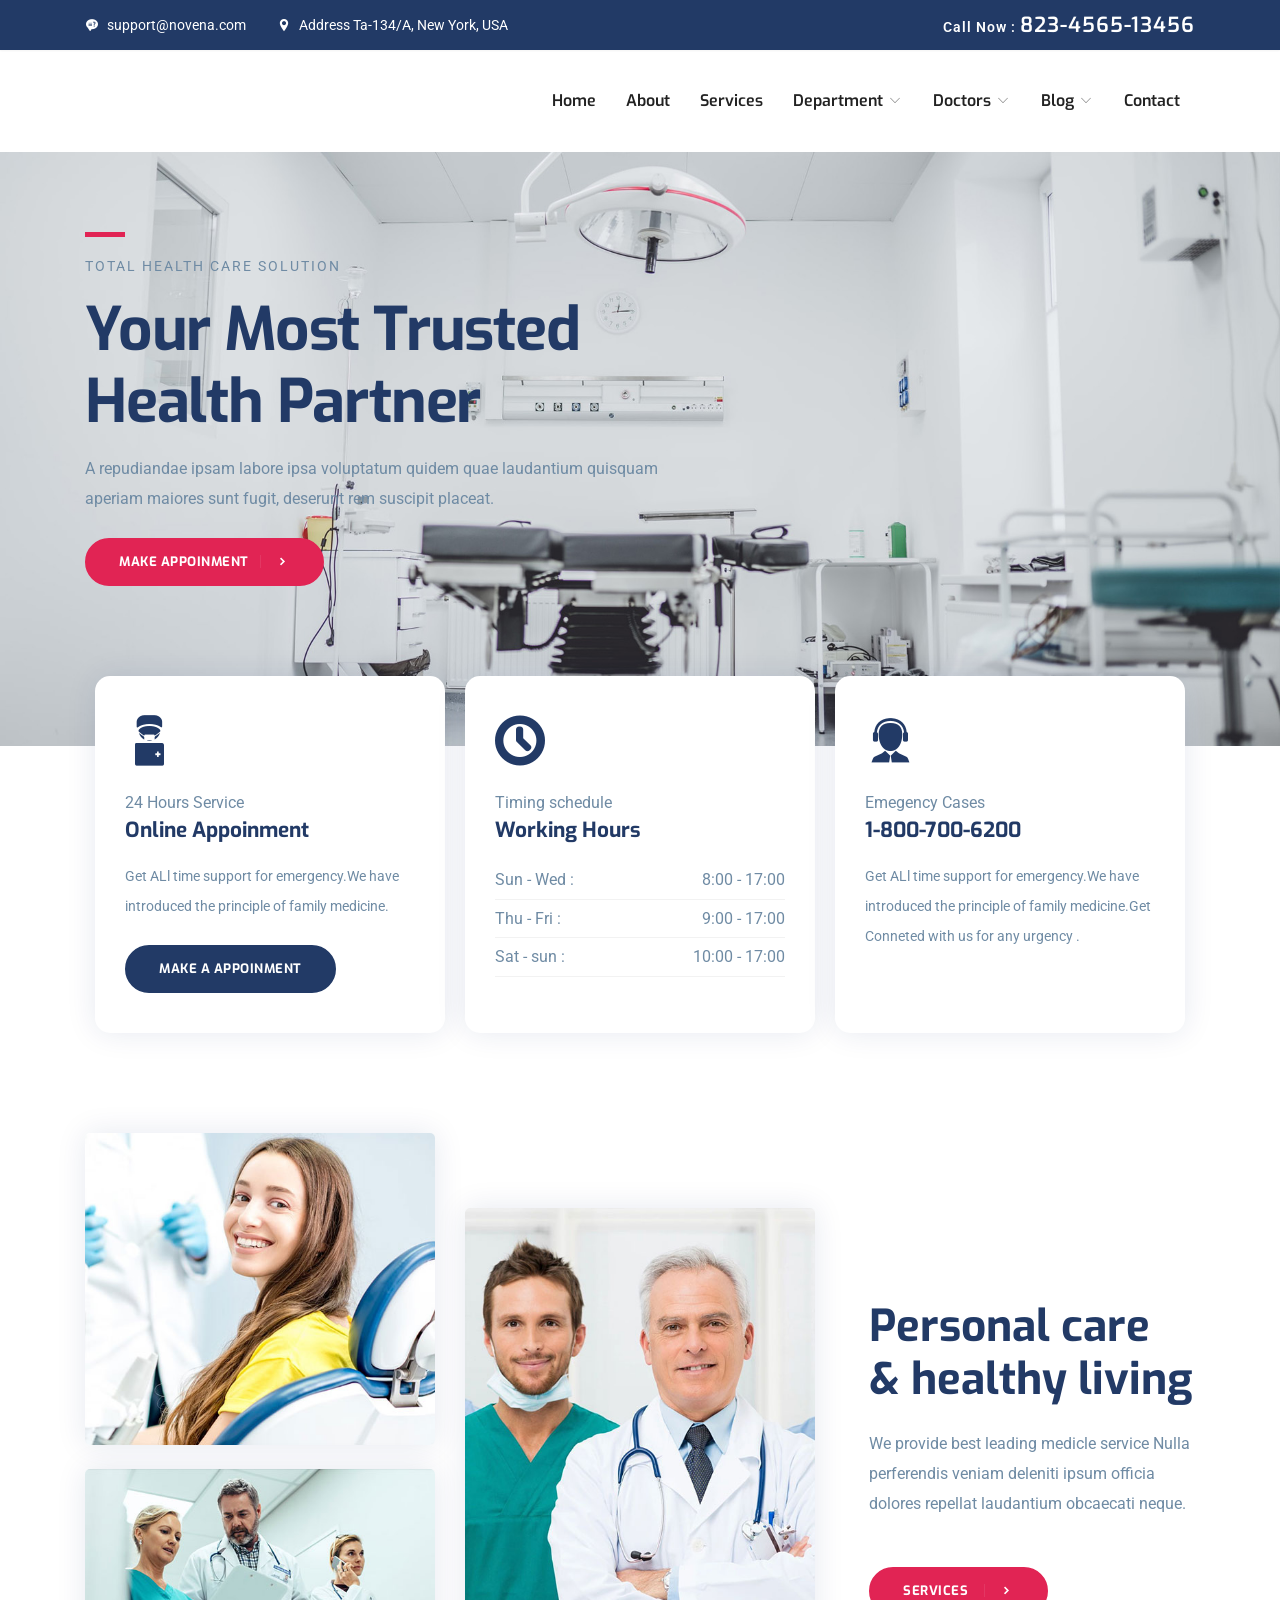
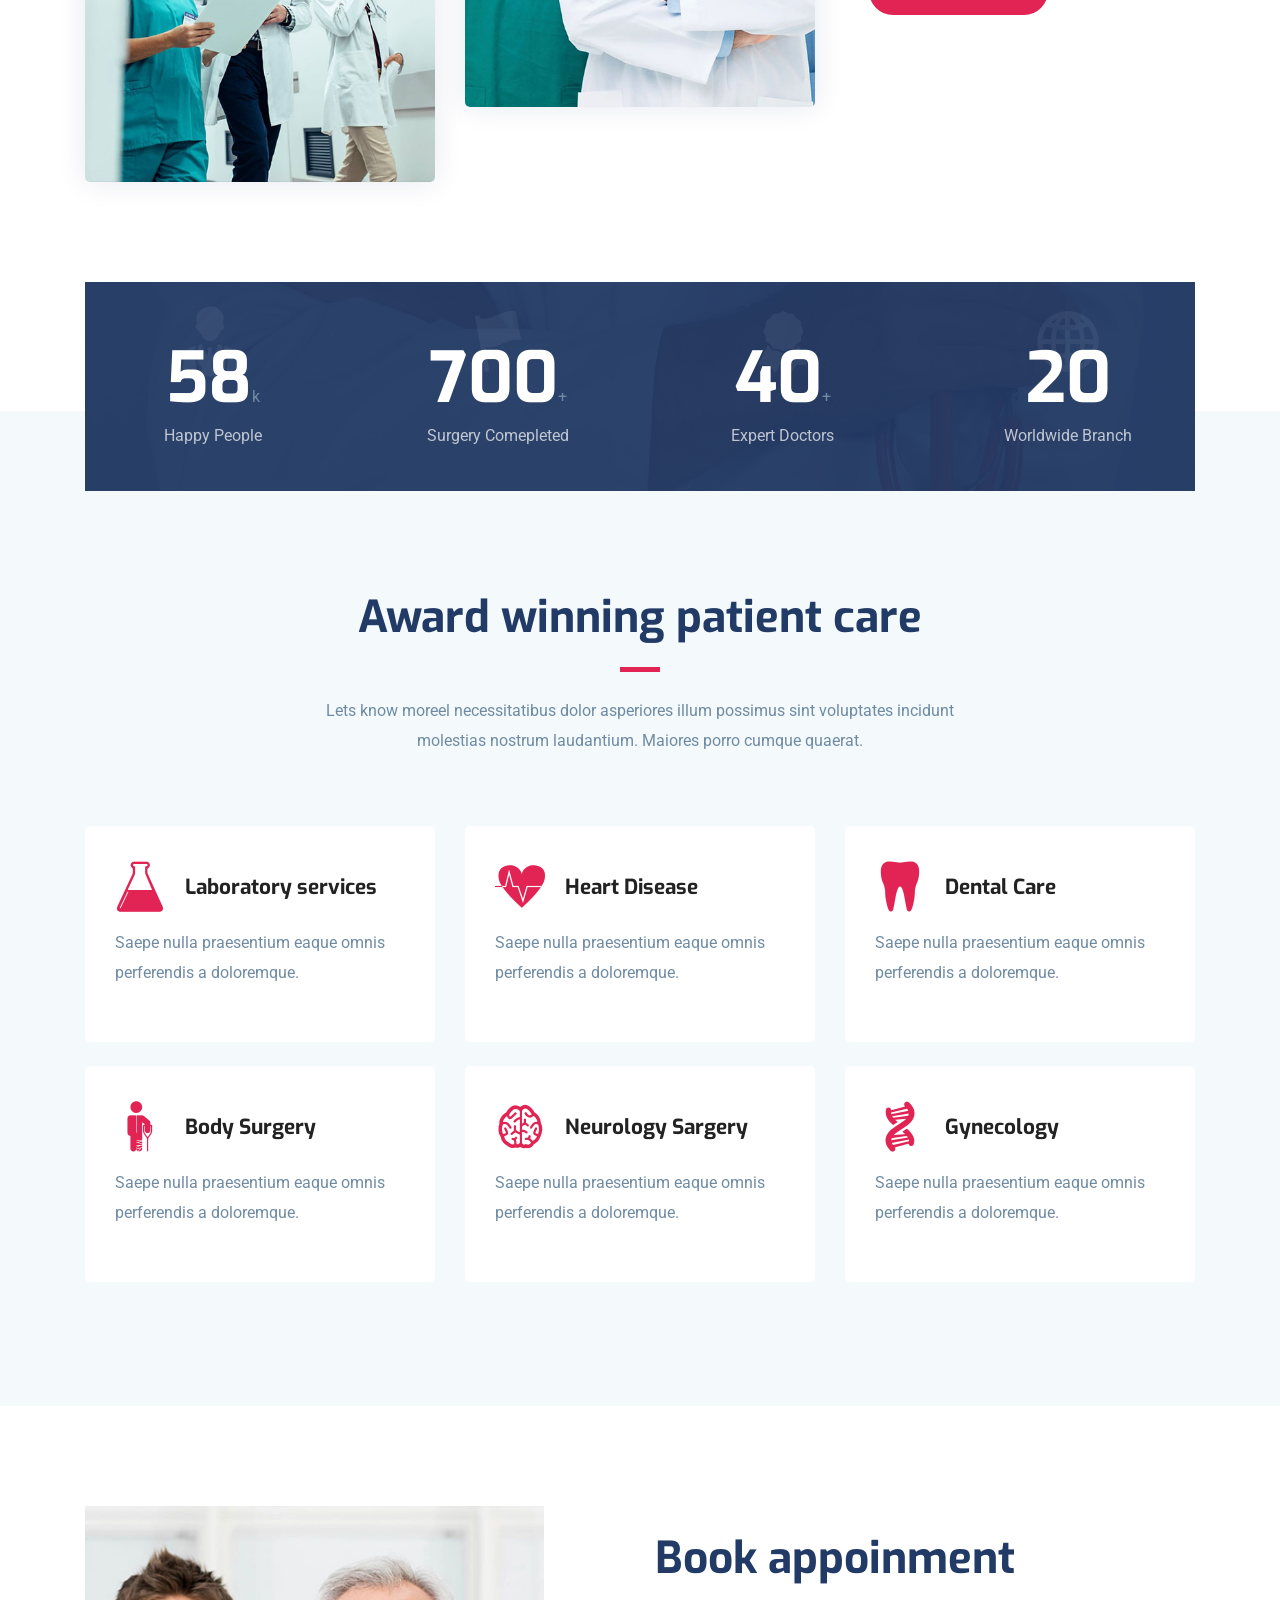
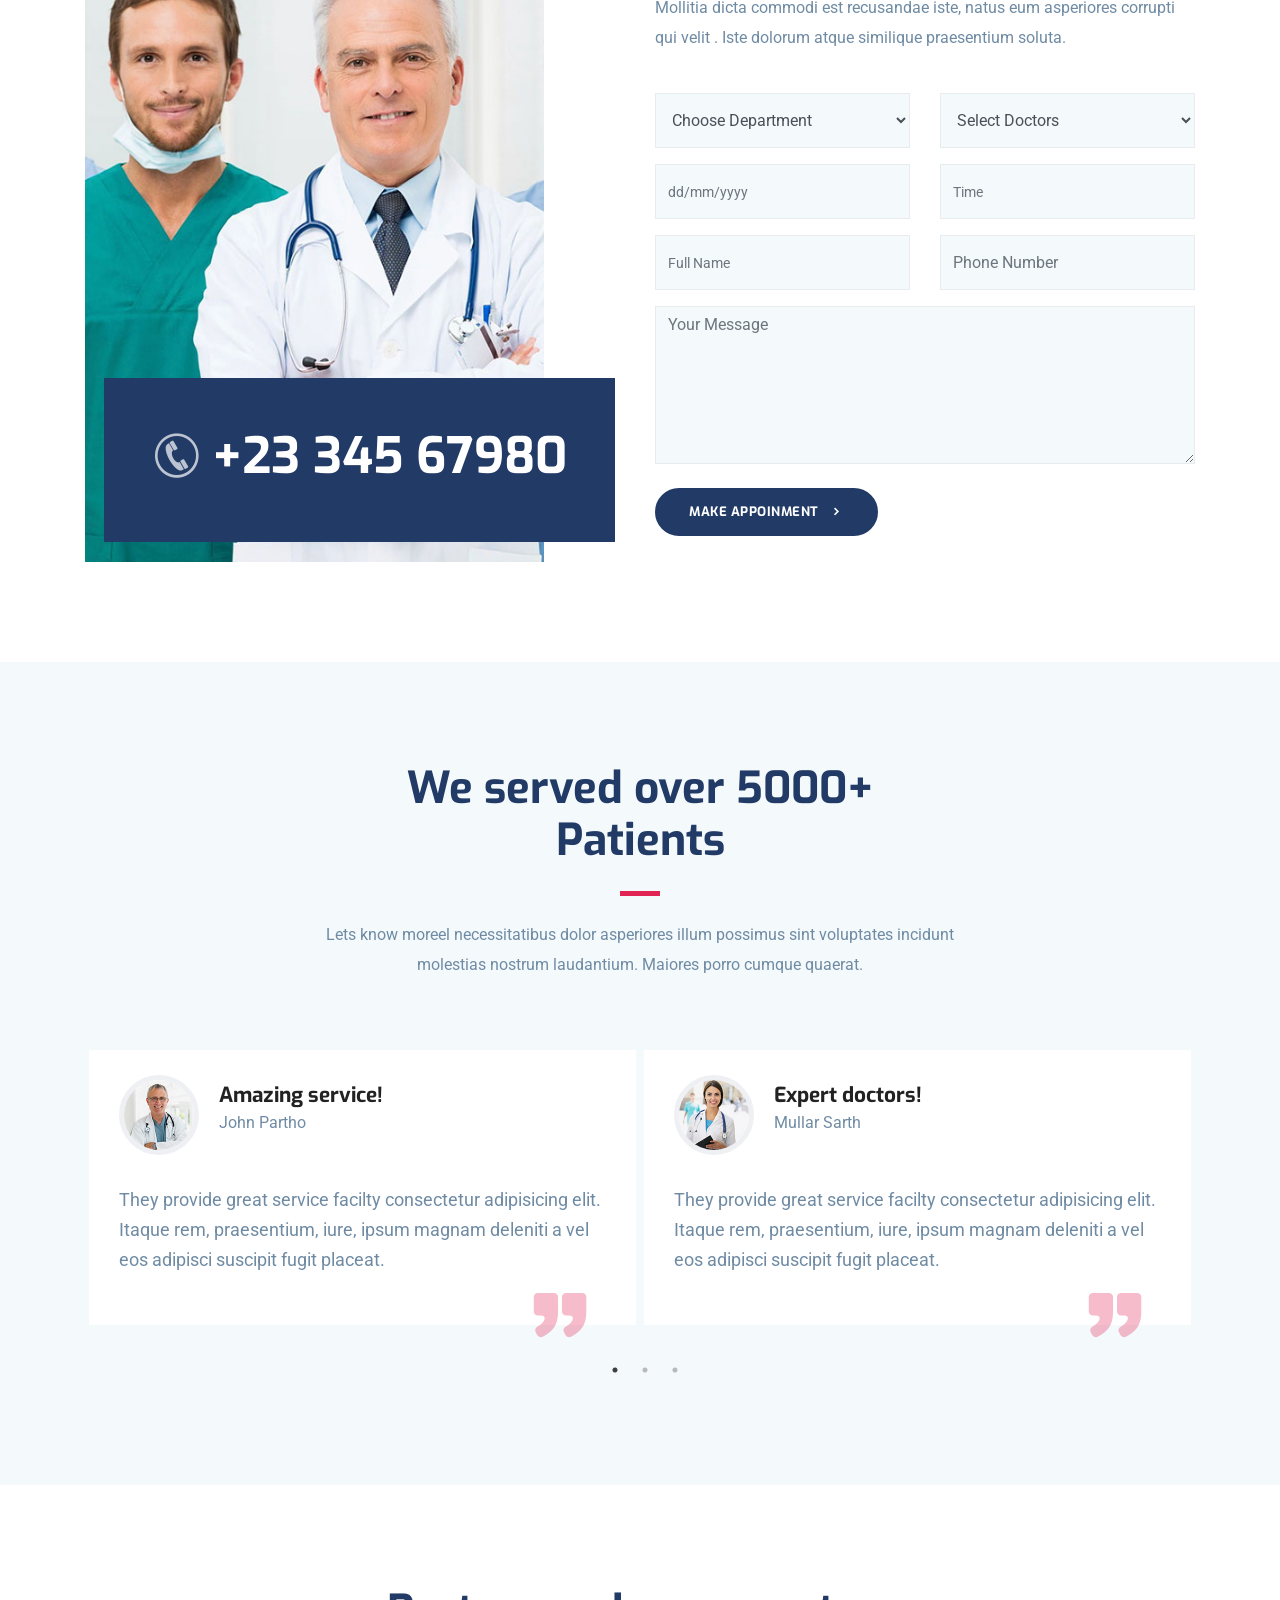
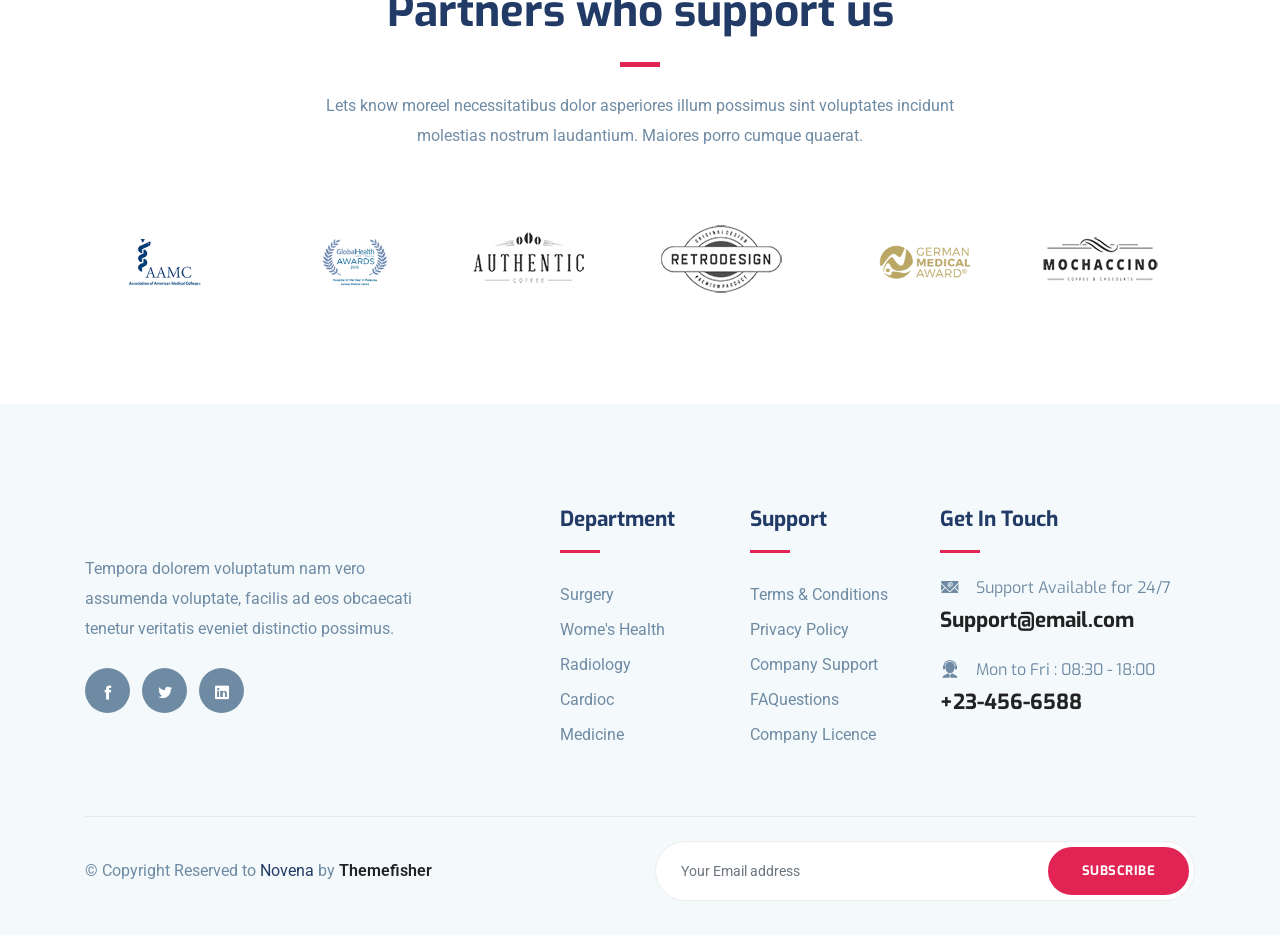
==== index.html @ 77cc24b9 "first commit" ====
<!DOCTYPE html>
<html lang="zxx">
<head>
  <meta http-equiv="Content-Type" content="text/html; charset=UTF-8">
  <meta name="description" content="Orbitor,business,company,agency,modern,bootstrap4,tech,software">
  <meta name="author" content="themefisher.com">

  <title>Novena- Health & Care Medical template</title>

  <!-- Favicon -->
  <link rel="shortcut icon" type="image/x-icon" href="/images/favicon.ico" />

  <!-- bootstrap.min css -->
  <link rel="stylesheet" href="plugins/bootstrap/css/bootstrap.min.css">
  <!-- Icon Font Css -->
  <link rel="stylesheet" href="plugins/icofont/icofont.min.css">
  <!-- Slick Slider  CSS -->
  <link rel="stylesheet" href="plugins/slick-carousel/slick/slick.css">
  <link rel="stylesheet" href="plugins/slick-carousel/slick/slick-theme.css">

  <!-- Main Stylesheet -->
  <link rel="stylesheet" href="css/style.css">

</head>

<body id="top">

<header>
	<div class="header-top-bar">
		<div class="container">
			<div class="row align-items-center">
				<div class="col-lg-6">
					<ul class="top-bar-info list-inline-item pl-0 mb-0">
						<li class="list-inline-item"><a href="mailto:support@gmail.com"><i class="icofont-support-faq mr-2"></i>support@novena.com</a></li>
						<li class="list-inline-item"><i class="icofont-location-pin mr-2"></i>Address Ta-134/A, New York, USA </li>
					</ul>
				</div>
				<div class="col-lg-6">
					<div class="text-lg-right top-right-bar mt-2 mt-lg-0">
						<a href="tel:+23-345-67890" >
							<span>Call Now : </span>
							<span class="h4">823-4565-13456</span>
						</a>
					</div>
				</div>
			</div>
		</div>
	</div>
	<nav class="navbar navbar-expand-lg navigation" id="navbar">
		<div class="container">
		 	 <a class="navbar-brand" href="index.html">
			  	<img src="images/logo.png" alt="" class="img-fluid">
			  </a>

		  	<button class="navbar-toggler collapsed" type="button" data-toggle="collapse" data-target="#navbarmain" aria-controls="navbarmain" aria-expanded="false" aria-label="Toggle navigation">
			<span class="icofont-navigation-menu"></span>
		  </button>
	  
		  <div class="collapse navbar-collapse" id="navbarmain">
			<ul class="navbar-nav ml-auto">
			  <li class="nav-item active">
				<a class="nav-link" href="index.html">Home</a>
			  </li>
			   <li class="nav-item"><a class="nav-link" href="about.html">About</a></li>
			    <li class="nav-item"><a class="nav-link" href="service.html">Services</a></li>

			    <li class="nav-item dropdown">
					<a class="nav-link dropdown-toggle" href="department.html" id="dropdown02" data-toggle="dropdown" aria-haspopup="true" aria-expanded="false">Department <i class="icofont-thin-down"></i></a>
					<ul class="dropdown-menu" aria-labelledby="dropdown02">
						<li><a class="dropdown-item" href="department.html">Departments</a></li>
						<li><a class="dropdown-item" href="department-single.html">Department Single</a></li>
					</ul>
			  	</li>

			  	<li class="nav-item dropdown">
					<a class="nav-link dropdown-toggle" href="doctor.html" id="dropdown03" data-toggle="dropdown" aria-haspopup="true" aria-expanded="false">Doctors <i class="icofont-thin-down"></i></a>
					<ul class="dropdown-menu" aria-labelledby="dropdown03">
						<li><a class="dropdown-item" href="doctor.html">Doctors</a></li>
						<li><a class="dropdown-item" href="doctor-single.html">Doctor Single</a></li>
						<li><a class="dropdown-item" href="appoinment.html">Appoinment</a></li>
					</ul>
			  	</li>

			   <li class="nav-item dropdown">
					<a class="nav-link dropdown-toggle" href="blog-sidebar.html" id="dropdown05" data-toggle="dropdown" aria-haspopup="true" aria-expanded="false">Blog <i class="icofont-thin-down"></i></a>
					<ul class="dropdown-menu" aria-labelledby="dropdown05">
						<li><a class="dropdown-item" href="blog-sidebar.html">Blog with Sidebar</a></li>

						<li><a class="dropdown-item" href="blog-single.html">Blog Single</a></li>
					</ul>
			  	</li>
			   <li class="nav-item"><a class="nav-link" href="contact.html">Contact</a></li>
			</ul>
		  </div>
		</div>
	</nav>
</header>
	



<!-- Slider Start -->
<section class="banner">
	<div class="container">
		<div class="row">
			<div class="col-lg-6 col-md-12 col-xl-7">
				<div class="block">
					<div class="divider mb-3"></div>
					<span class="text-uppercase text-sm letter-spacing ">Total Health care solution</span>
					<h1 class="mb-3 mt-3">Your most trusted health partner</h1>
					
					<p class="mb-4 pr-5">A repudiandae ipsam labore ipsa voluptatum quidem quae laudantium quisquam aperiam maiores sunt fugit, deserunt rem suscipit placeat.</p>
					<div class="btn-container ">
						<a href="appoinment.html" target="_blank" class="btn btn-main-2 btn-icon btn-round-full">Make appoinment <i class="icofont-simple-right ml-2  "></i></a>
					</div>
				</div>
			</div>
		</div>
	</div>
</section>
<section class="features">
	<div class="container">
		<div class="row">
			<div class="col-lg-12">
				<div class="feature-block d-lg-flex">
					<div class="feature-item mb-5 mb-lg-0">
						<div class="feature-icon mb-4">
							<i class="icofont-surgeon-alt"></i>
						</div>
						<span>24 Hours Service</span>
						<h4 class="mb-3">Online Appoinment</h4>
						<p class="mb-4">Get ALl time support for emergency.We have introduced the principle of family medicine.</p>
						<a href="appoinment.html" class="btn btn-main btn-round-full">Make a appoinment</a>
					</div>
				
					<div class="feature-item mb-5 mb-lg-0">
						<div class="feature-icon mb-4">
							<i class="icofont-ui-clock"></i>
						</div>
						<span>Timing schedule</span>
						<h4 class="mb-3">Working Hours</h4>
						<ul class="w-hours list-unstyled">
		                    <li class="d-flex justify-content-between">Sun - Wed : <span>8:00 - 17:00</span></li>
		                    <li class="d-flex justify-content-between">Thu - Fri : <span>9:00 - 17:00</span></li>
		                    <li class="d-flex justify-content-between">Sat - sun : <span>10:00 - 17:00</span></li>
		                </ul>
					</div>
				
					<div class="feature-item mb-5 mb-lg-0">
						<div class="feature-icon mb-4">
							<i class="icofont-support"></i>
						</div>
						<span>Emegency Cases</span>
						<h4 class="mb-3">1-800-700-6200</h4>
						<p>Get ALl time support for emergency.We have introduced the principle of family medicine.Get Conneted with us for any urgency .</p>
					</div>
				</div>
			</div>
		</div>
	</div>
</section>


<section class="section about">
	<div class="container">
		<div class="row align-items-center">
			<div class="col-lg-4 col-sm-6">
				<div class="about-img">
					<img src="images/about/img-1.jpg" alt="" class="img-fluid">
					<img src="images/about/img-2.jpg" alt="" class="img-fluid mt-4">
				</div>
			</div>
			<div class="col-lg-4 col-sm-6">
				<div class="about-img mt-4 mt-lg-0">
					<img src="images/about/img-3.jpg" alt="" class="img-fluid">
				</div>
			</div>
			<div class="col-lg-4">
				<div class="about-content pl-4 mt-4 mt-lg-0">
					<h2 class="title-color">Personal care <br>& healthy living</h2>
					<p class="mt-4 mb-5">We provide best leading medicle service Nulla perferendis veniam deleniti ipsum officia dolores repellat laudantium obcaecati neque.</p>

					<a href="service.html" class="btn btn-main-2 btn-round-full btn-icon">Services<i class="icofont-simple-right ml-3"></i></a>
				</div>
			</div>
		</div>
	</div>
</section>
<section class="cta-section ">
	<div class="container">
		<div class="cta position-relative">
			<div class="row">
				<div class="col-lg-3 col-md-6 col-sm-6">
					<div class="counter-stat">
						<i class="icofont-doctor"></i>
						<span class="h3">58</span>k
						<p>Happy People</p>
					</div>
				</div>
				<div class="col-lg-3 col-md-6 col-sm-6">
					<div class="counter-stat">
						<i class="icofont-flag"></i>
						<span class="h3">700</span>+
						<p>Surgery Comepleted</p>
					</div>
				</div>
				
				<div class="col-lg-3 col-md-6 col-sm-6">
					<div class="counter-stat">
						<i class="icofont-badge"></i>
						<span class="h3">40</span>+
						<p>Expert Doctors</p>
					</div>
				</div>
				<div class="col-lg-3 col-md-6 col-sm-6">
					<div class="counter-stat">
						<i class="icofont-globe"></i>
						<span class="h3">20</span>
						<p>Worldwide Branch</p>
					</div>
				</div>
			</div>
		</div>
	</div>
</section>
<section class="section service gray-bg">
	<div class="container">
		<div class="row justify-content-center">
			<div class="col-lg-7 text-center">
				<div class="section-title">
					<h2>Award winning patient care</h2>
					<div class="divider mx-auto my-4"></div>
					<p>Lets know moreel necessitatibus dolor asperiores illum possimus sint voluptates incidunt molestias nostrum laudantium. Maiores porro cumque quaerat.</p>
				</div>
			</div>
		</div>

		<div class="row">
			<div class="col-lg-4 col-md-6 col-sm-6">
				<div class="service-item mb-4">
					<div class="icon d-flex align-items-center">
						<i class="icofont-laboratory text-lg"></i>
						<h4 class="mt-3 mb-3">Laboratory services</h4>
					</div>

					<div class="content">
						<p class="mb-4">Saepe nulla praesentium eaque omnis perferendis a doloremque.</p>
					</div>
				</div>
			</div>

			<div class="col-lg-4 col-md-6 col-sm-6">
				<div class="service-item mb-4">
					<div class="icon d-flex align-items-center">
						<i class="icofont-heart-beat-alt text-lg"></i>
						<h4 class="mt-3 mb-3">Heart Disease</h4>
					</div>
					<div class="content">
						<p class="mb-4">Saepe nulla praesentium eaque omnis perferendis a doloremque.</p>
					</div>
				</div>
			</div>
			
			<div class="col-lg-4 col-md-6 col-sm-6">
				<div class="service-item mb-4">
					<div class="icon d-flex align-items-center">
						<i class="icofont-tooth text-lg"></i>
						<h4 class="mt-3 mb-3">Dental Care</h4>
					</div>
					<div class="content">
						<p class="mb-4">Saepe nulla praesentium eaque omnis perferendis a doloremque.</p>
					</div>
				</div>
			</div>


			<div class="col-lg-4 col-md-6 col-sm-6">
				<div class="service-item mb-4">
					<div class="icon d-flex align-items-center">
						<i class="icofont-crutch text-lg"></i>
						<h4 class="mt-3 mb-3">Body Surgery</h4>
					</div>

					<div class="content">
						<p class="mb-4">Saepe nulla praesentium eaque omnis perferendis a doloremque.</p>
					</div>
				</div>
			</div>

			<div class="col-lg-4 col-md-6 col-sm-6">
				<div class="service-item mb-4">
					<div class="icon d-flex align-items-center">
						<i class="icofont-brain-alt text-lg"></i>
						<h4 class="mt-3 mb-3">Neurology Sargery</h4>
					</div>
					<div class="content">
						<p class="mb-4">Saepe nulla praesentium eaque omnis perferendis a doloremque.</p>
					</div>
				</div>
			</div>
			
			<div class="col-lg-4 col-md-6 col-sm-6">
				<div class="service-item mb-4">
					<div class="icon d-flex align-items-center">
						<i class="icofont-dna-alt-1 text-lg"></i>
						<h4 class="mt-3 mb-3">Gynecology</h4>
					</div>
					<div class="content">
						<p class="mb-4">Saepe nulla praesentium eaque omnis perferendis a doloremque.</p>
					</div>
				</div>
			</div>
		</div>
	</div>
</section>
<section class="section appoinment">
	<div class="container">
		<div class="row align-items-center">
			<div class="col-lg-6 ">
				<div class="appoinment-content">
					<img src="images/about/img-3.jpg" alt="" class="img-fluid">
					<div class="emergency">
						<h2 class="text-lg"><i class="icofont-phone-circle text-lg"></i>+23 345 67980</h2>
					</div>
				</div>
			</div>
			<div class="col-lg-6 col-md-10 ">
				<div class="appoinment-wrap mt-5 mt-lg-0">
					<h2 class="mb-2 title-color">Book appoinment</h2>
					<p class="mb-4">Mollitia dicta commodi est recusandae iste, natus eum asperiores corrupti qui velit . Iste dolorum atque similique praesentium soluta.</p>
					     <form id="#" class="appoinment-form" method="post" action="#">
                    <div class="row">
                         <div class="col-lg-6">
                            <div class="form-group">
                                <select class="form-control" id="exampleFormControlSelect1">
                                  <option>Choose Department</option>
                                  <option>Software Design</option>
                                  <option>Development cycle</option>
                                  <option>Software Development</option>
                                  <option>Maintenance</option>
                                  <option>Process Query</option>
                                  <option>Cost and Duration</option>
                                  <option>Modal Delivery</option>
                                </select>
                            </div>
                        </div>
                        <div class="col-lg-6">
                            <div class="form-group">
                                <select class="form-control" id="exampleFormControlSelect2">
                                  <option>Select Doctors</option>
                                  <option>Software Design</option>
                                  <option>Development cycle</option>
                                  <option>Software Development</option>
                                  <option>Maintenance</option>
                                  <option>Process Query</option>
                                  <option>Cost and Duration</option>
                                  <option>Modal Delivery</option>
                                </select>
                            </div>
                        </div>

                         <div class="col-lg-6">
                            <div class="form-group">
                                <input name="date" id="date" type="text" class="form-control" placeholder="dd/mm/yyyy">
                            </div>
                        </div>

                        <div class="col-lg-6">
                            <div class="form-group">
                                <input name="time" id="time" type="text" class="form-control" placeholder="Time">
                            </div>
                        </div>
                         <div class="col-lg-6">
                            <div class="form-group">
                                <input name="name" id="name" type="text" class="form-control" placeholder="Full Name">
                            </div>
                        </div>

                        <div class="col-lg-6">
                            <div class="form-group">
                                <input name="phone" id="phone" type="Number" class="form-control" placeholder="Phone Number">
                            </div>
                        </div>
                    </div>
                    <div class="form-group-2 mb-4">
                        <textarea name="message" id="message" class="form-control" rows="6" placeholder="Your Message"></textarea>
                    </div>

                    <a class="btn btn-main btn-round-full" href="appoinment.html" >Make Appoinment <i class="icofont-simple-right ml-2  "></i></a>
                </form>
            </div>
			</div>
		</div>
	</div>
</section>
<section class="section testimonial-2 gray-bg">
	<div class="container">
		<div class="row justify-content-center">
			<div class="col-lg-7">
				<div class="section-title text-center">
					<h2>We served over 5000+ Patients</h2>
					<div class="divider mx-auto my-4"></div>
					<p>Lets know moreel necessitatibus dolor asperiores illum possimus sint voluptates incidunt molestias nostrum laudantium. Maiores porro cumque quaerat.</p>
				</div>
			</div>
		</div>
	</div>

	<div class="container">
		<div class="row align-items-center">
			<div class="col-lg-12 testimonial-wrap-2">
				<div class="testimonial-block style-2  gray-bg">
					<i class="icofont-quote-right"></i>

					<div class="testimonial-thumb">
						<img src="images/team/test-thumb1.jpg" alt="" class="img-fluid">
					</div>

					<div class="client-info ">
						<h4>Amazing service!</h4>
						<span>John Partho</span>
						<p>
							They provide great service facilty consectetur adipisicing elit. Itaque rem, praesentium, iure, ipsum magnam deleniti a vel eos adipisci suscipit fugit placeat.
						</p>
					</div>
				</div>

				<div class="testimonial-block style-2  gray-bg">
					<div class="testimonial-thumb">
						<img src="images/team/test-thumb2.jpg" alt="" class="img-fluid">
					</div>

					<div class="client-info">
						<h4>Expert doctors!</h4>
						<span>Mullar Sarth</span>
						<p>
							They provide great service facilty consectetur adipisicing elit. Itaque rem, praesentium, iure, ipsum magnam deleniti a vel eos adipisci suscipit fugit placeat.
						</p>
					</div>
					
					<i class="icofont-quote-right"></i>
				</div>

				<div class="testimonial-block style-2  gray-bg">
					<div class="testimonial-thumb">
						<img src="images/team/test-thumb3.jpg" alt="" class="img-fluid">
					</div>

					<div class="client-info">
						<h4>Good Support!</h4>
						<span>Kolis Mullar</span>
						<p>
							They provide great service facilty consectetur adipisicing elit. Itaque rem, praesentium, iure, ipsum magnam deleniti a vel eos adipisci suscipit fugit placeat.
						</p>
					</div>
					
					<i class="icofont-quote-right"></i>
				</div>

				<div class="testimonial-block style-2  gray-bg">
					<div class="testimonial-thumb">
						<img src="images/team/test-thumb4.jpg" alt="" class="img-fluid">
					</div>

					<div class="client-info">
						<h4>Nice Environment!</h4>
						<span>Partho Sarothi</span>
						<p class="mt-4">
							They provide great service facilty consectetur adipisicing elit. Itaque rem, praesentium, iure, ipsum magnam deleniti a vel eos adipisci suscipit fugit placeat.
						</p>
					</div>
					<i class="icofont-quote-right"></i>
				</div>

				<div class="testimonial-block style-2  gray-bg">
					<div class="testimonial-thumb">
						<img src="images/team/test-thumb1.jpg" alt="" class="img-fluid">
					</div>

					<div class="client-info">
						<h4>Modern Service!</h4>
						<span>Kolis Mullar</span>
						<p>
							They provide great service facilty consectetur adipisicing elit. Itaque rem, praesentium, iure, ipsum magnam deleniti a vel eos adipisci suscipit fugit placeat.
						</p>
					</div>
					<i class="icofont-quote-right"></i>
				</div>
			</div>
		</div>
	</div>
</section>
<section class="section clients">
	<div class="container">
		<div class="row justify-content-center">
			<div class="col-lg-7">
				<div class="section-title text-center">
					<h2>Partners who support us</h2>
					<div class="divider mx-auto my-4"></div>
					<p>Lets know moreel necessitatibus dolor asperiores illum possimus sint voluptates incidunt molestias nostrum laudantium. Maiores porro cumque quaerat.</p>
				</div>
			</div>
		</div>
	</div>

	<div class="container">
		<div class="row clients-logo">
			<div class="col-lg-2">
				<div class="client-thumb">
					<img src="images/about/1.png" alt="" class="img-fluid">
				</div>
			</div>
			<div class="col-lg-2">
				<div class="client-thumb">
					<img src="images/about/2.png" alt="" class="img-fluid">
				</div>
			</div>
			<div class="col-lg-2">
				<div class="client-thumb">
					<img src="images/about/3.png" alt="" class="img-fluid">
				</div>
			</div>
			<div class="col-lg-2">
				<div class="client-thumb">
					<img src="images/about/4.png" alt="" class="img-fluid">
				</div>
			</div>
			<div class="col-lg-2">
				<div class="client-thumb">
					<img src="images/about/5.png" alt="" class="img-fluid">
				</div>
			</div>
			<div class="col-lg-2">
				<div class="client-thumb">
					<img src="images/about/6.png" alt="" class="img-fluid">
				</div>
			</div>
			<div class="col-lg-2">
				<div class="client-thumb">
					<img src="images/about/3.png" alt="" class="img-fluid">
				</div>
			</div>
			<div class="col-lg-2">
				<div class="client-thumb">
					<img src="images/about/4.png" alt="" class="img-fluid">
				</div>
			</div>
			<div class="col-lg-2">
				<div class="client-thumb">
					<img src="images/about/5.png" alt="" class="img-fluid">
				</div>
			</div>
			<div class="col-lg-2">
				<div class="client-thumb">
					<img src="images/about/6.png" alt="" class="img-fluid">
				</div>
			</div>
		</div>
	</div>
</section>
<!-- footer Start -->
<footer class="footer section gray-bg">
	<div class="container">
		<div class="row">
			<div class="col-lg-4 mr-auto col-sm-6">
				<div class="widget mb-5 mb-lg-0">
					<div class="logo mb-4">
						<img src="images/logo.png" alt="" class="img-fluid">
					</div>
					<p>Tempora dolorem voluptatum nam vero assumenda voluptate, facilis ad eos obcaecati tenetur veritatis eveniet distinctio possimus.</p>

					<ul class="list-inline footer-socials mt-4">
						<li class="list-inline-item"><a href="https://www.facebook.com/themefisher"><i class="icofont-facebook"></i></a></li>
						<li class="list-inline-item"><a href="https://twitter.com/themefisher"><i class="icofont-twitter"></i></a></li>
						<li class="list-inline-item"><a href="https://www.pinterest.com/themefisher/"><i class="icofont-linkedin"></i></a></li>
					</ul>
				</div>
			</div>

			<div class="col-lg-2 col-md-6 col-sm-6">
				<div class="widget mb-5 mb-lg-0">
					<h4 class="text-capitalize mb-3">Department</h4>
					<div class="divider mb-4"></div>

					<ul class="list-unstyled footer-menu lh-35">
						<li><a href="#">Surgery </a></li>
						<li><a href="#">Wome's Health</a></li>
						<li><a href="#">Radiology</a></li>
						<li><a href="#">Cardioc</a></li>
						<li><a href="#">Medicine</a></li>
					</ul>
				</div>
			</div>

			<div class="col-lg-2 col-md-6 col-sm-6">
				<div class="widget mb-5 mb-lg-0">
					<h4 class="text-capitalize mb-3">Support</h4>
					<div class="divider mb-4"></div>

					<ul class="list-unstyled footer-menu lh-35">
						<li><a href="#">Terms & Conditions</a></li>
						<li><a href="#">Privacy Policy</a></li>
						<li><a href="#">Company Support </a></li>
						<li><a href="#">FAQuestions</a></li>
						<li><a href="#">Company Licence</a></li>
					</ul>
				</div>
			</div>

			<div class="col-lg-3 col-md-6 col-sm-6">
				<div class="widget widget-contact mb-5 mb-lg-0">
					<h4 class="text-capitalize mb-3">Get in Touch</h4>
					<div class="divider mb-4"></div>

					<div class="footer-contact-block mb-4">
						<div class="icon d-flex align-items-center">
							<i class="icofont-email mr-3"></i>
							<span class="h6 mb-0">Support Available for 24/7</span>
						</div>
						<h4 class="mt-2"><a href="tel:+23-345-67890">Support@email.com</a></h4>
					</div>

					<div class="footer-contact-block">
						<div class="icon d-flex align-items-center">
							<i class="icofont-support mr-3"></i>
							<span class="h6 mb-0">Mon to Fri : 08:30 - 18:00</span>
						</div>
						<h4 class="mt-2"><a href="tel:+23-345-67890">+23-456-6588</a></h4>
					</div>
				</div>
			</div>
		</div>
		
		<div class="footer-btm py-4 mt-5">
			<div class="row align-items-center justify-content-between">
				<div class="col-lg-6">
					<div class="copyright">
						&copy; Copyright Reserved to <span class="text-color">Novena</span> by <a href="https://themefisher.com/" target="_blank">Themefisher</a>
					</div>
				</div>
				<div class="col-lg-6">
					<div class="subscribe-form text-lg-right mt-5 mt-lg-0">
						<form action="#" class="subscribe">
							<input type="text" class="form-control" placeholder="Your Email address">
							<a href="#" class="btn btn-main-2 btn-round-full">Subscribe</a>
						</form>
					</div>
				</div>
			</div>

			<div class="row">
				<div class="col-lg-4">
					<a class="backtop js-scroll-trigger" href="#top">
						<i class="icofont-long-arrow-up"></i>
					</a>
				</div>
			</div>
		</div>
	</div>
</footer>

   

    <!-- 
    Essential Scripts
    =====================================-->

    
    <!-- Main jQuery -->
    <script src="plugins/jquery/jquery.js"></script>
    <!-- Bootstrap 4.3.2 -->
    <script src="plugins/bootstrap/js/popper.js"></script>
    <script src="plugins/bootstrap/js/bootstrap.min.js"></script>
    <script src="plugins/counterup/jquery.easing.js"></script>
    <!-- Slick Slider -->
    <script src="plugins/slick-carousel/slick/slick.min.js"></script>
    <!-- Counterup -->
    <script src="plugins/counterup/jquery.waypoints.min.js"></script>
    
    <script src="plugins/shuffle/shuffle.min.js"></script>
    <script src="plugins/counterup/jquery.counterup.min.js"></script>
    <!-- Google Map -->
    <script src="plugins/google-map/map.js"></script>
    <script src="https://maps.googleapis.com/maps/api/js?key=AIzaSyAkeLMlsiwzp6b3Gnaxd86lvakimwGA6UA&callback=initMap"></script>    
    
    <script src="js/script.js"></script>
    <script src="js/contact.js"></script>

  </body>
  </html>
---- css/style.css ----
/*=== MEDIA QUERY ===*/
/*
Theme Name: Medic
Author: Themefisher
Author URI: https://themefisher.com/
Description: Medicle Template
Version: 1.0.0

*/
@import url("https://fonts.googleapis.com/css?family=Exo:500,600,700|Roboto&display=swap");
html {
  overflow-x: hidden;
}

body {
  line-height: 1.6;
  font-family: "Roboto", sans-serif;
  -webkit-font-smoothing: antialiased;
  font-size: 16px;
  color: #6F8BA4;
  font-weight: 400;
}

h1, .h1, h2, .h2, h3, .h3, h4, .h4, h5, .h5, h6, .h6 {
  font-family: "Exo", sans-serif;
  font-weight: 700;
  color: #222;
}

h1, .h1 {
  font-size: 2.5rem;
}

h2, .h2 {
  font-size: 44px;
}

h3, .h3 {
  font-size: 1.5rem;
}

h4, .h4 {
  font-size: 1.3rem;
  line-height: 30px;
}

h5, .h5 {
  font-size: 1.25rem;
}

h6, .h6 {
  font-size: 1rem;
}

p {
  line-height: 30px;
}

.navbar-toggle .icon-bar {
  background: #223a66;
}

input[type="email"], input[type="password"], input[type="text"], input[type="tel"] {
  box-shadow: none;
  height: 45px;
  outline: none;
  font-size: 14px;
}

input[type="email"]:focus, input[type="password"]:focus, input[type="text"]:focus, input[type="tel"]:focus {
  box-shadow: none;
  border: 1px solid #223a66;
}

.form-control {
  box-shadow: none;
  border-radius: 0;
}

.form-control:focus {
  box-shadow: none;
  border: 1px solid #223a66;
}

.py-7 {
  padding: 7rem 0px;
}

.btn {
  display: inline-block;
  font-size: 14px;
  font-size: 0.8125rem;
  font-weight: 700;
  letter-spacing: .5px;
  padding: .75rem 2rem;
  font-family: "Exo", sans-serif;
  text-transform: uppercase;
  border-radius: 5px;
  border: 2px solid transparent;
  transition: all .35s ease;
}

.btn.btn-icon i {
  border-left: 1px solid rgba(255, 255, 255, 0.09);
  padding-left: 15px;
}

.btn:focus {
  outline: 0px;
  box-shadow: none;
}

.btn-main {
  background: #223a66;
  color: #fff;
  border-color: #223a66;
}

.btn-main:hover {
  background: #e12454;
  border-color: #e12454;
  color: #fff;
}

.btn-main-2 {
  background: #e12454;
  color: #fff;
  border-color: #e12454;
}

.btn-main-2:hover {
  background: #223a66;
  color: #fff;
  border-color: #223a66;
}

.btn-solid-border {
  border: 2px solid #223a66;
  background: transparent;
  color: #223a66;
}

.btn-solid-border:hover {
  border: 2px solid #223a66;
  color: #fff;
  background: #223a66;
}

.btn-solid-border:hover.btn-icon i {
  border-left: 1px solid rgba(255, 255, 255, 0.09);
}

.btn-solid-border.btn-icon i {
  border-left: 1px solid rgba(0, 0, 0, 0.09);
}

.btn-transparent {
  background: transparent;
  color: #222;
  border-color: #6F8BA4;
}

.btn-transparent:hover {
  background: #6F8BA4;
  color: #fff;
}

.btn-white {
  background: #fff;
  border-color: #fff;
  color: #222;
}

.btn-white:hover {
  background: #223a66;
  color: #fff;
  border-color: #223a66;
}

.btn-solid-white {
  border-color: #fff;
  color: #fff;
}

.btn-solid-white:hover {
  background: #fff;
  color: #222;
}

.btn-round {
  border-radius: 4px;
}

.btn-round-full {
  border-radius: 50px;
}

.btn.active:focus, .btn:active:focus, .btn:focus {
  outline: 0;
}

.bg-gray {
  background: #eff0f3;
}

.bg-primary {
  background: #223a66;
}

.bg-primary-dark {
  background: #152440;
}

.bg-primary-darker {
  background: #090f1a;
}

.bg-dark {
  background: #222;
}

.bg-gradient {
  background-image: linear-gradient(145deg, rgba(19, 177, 205, 0.95) 0%, rgba(152, 119, 234, 0.95) 100%);
  background-repeat: repeat-x;
}

.section {
  padding: 100px 0;
}

.section-sm {
  padding: 70px 0;
}

.section-bottom {
  padding-bottom: 100px;
}

.subtitle {
  color: #223a66;
  font-size: 14px;
  letter-spacing: 1px;
}

.overlay:before {
  content: "";
  position: absolute;
  left: 0;
  top: 0;
  bottom: 0;
  right: 0;
  width: 100%;
  height: 100%;
  opacity: 0.9;
  background: #223a66;
}

.overly-2 {
  position: relative;
}

.overly-2:before {
  content: "";
  position: absolute;
  left: 0;
  top: 0;
  bottom: 0;
  right: 0;
  width: 100%;
  height: 100%;
  background: rgba(0, 0, 0, 0.8);
}

.text-sm {
  font-size: 14px;
}

.text-md {
  font-size: 2.25rem;
}

.text-lg {
  font-size: 3.75rem;
}

.no-spacing {
  letter-spacing: 0px;
}

/* Links */
a {
  color: #222;
  text-decoration: none;
  transition: all .35s ease;
}

a:focus, a:hover {
  color: #e12454;
  text-decoration: none;
}

a:focus {
  outline: none;
}

.content-title {
  font-size: 40px;
  line-height: 50px;
}

.page-title {
  padding: 120px 0px 70px 0px;
  position: relative;
}

.page-title .block h1 {
  color: #fff;
}

.page-title .block p {
  color: #fff;
}

.page-title .breadcumb-nav {
  margin-top: 60px;
  padding-top: 30px;
  border-top: 1px solid rgba(255, 255, 255, 0.06);
}

.slick-slide:focus, .slick-slide a {
  outline: none;
}

@media (max-width: 480px) {
  h2, .h2 {
    font-size: 1.3rem;
    line-height: 36px;
  }
}

.title-color {
  color: #223a66;
}

.secondary-bg {
  background: #223a66;
}

.section-title {
  margin-bottom: 70px;
}

.section-title h2 {
  color: #223a66;
}

.text-lg {
  font-size: 50px;
}

.gray-bg {
  background: #f4f9fc;
}

@media (max-width: 480px) {
  .text-lg {
    font-size: 28px;
  }
}

@media (max-width: 400px) {
  .text-lg {
    font-size: 28px;
  }
}

#navbarmain {
  padding: 20px 0px;
}

#navbarmain .nav-link {
  font-weight: 600;
  padding: 10px 15px;
  color: #222;
  font-family: "Exo", sans-serif;
  text-transform: capitalize;
  font-size: 16px;
  transition: all .25s ease;
}

.dropdown-toggle::after {
  display: none;
}

.navbar-brand {
  margin-top: 10px;
}

.dropdown .dropdown-menu {
  position: absolute;
  display: block;
  background: #fff;
  min-width: 240px;
  top: 130%;
  left: 0;
  right: 0px;
  opacity: 0;
  padding: 0px;
  visibility: hidden;
  transition: all 0.3s ease-out 0s;
  border: 0px;
  border-top: 5px solid #e12454;
  border-radius: 0px;
}

.dropdown:hover .dropdown-menu {
  opacity: 1;
  visibility: visible;
  top: 115%;
}

.dropdown .dropdown-item {
  padding: 13px 20px;
  border-bottom: 1px solid #eee;
  background: transparent;
  font-weight: 400;
  color: #555;
}

.dropdown .dropdown-item:hover {
  color: #e12454;
}

.header-top-bar {
  background: #223a66;
  font-size: 14px;
  padding: 10px 0px;
  box-shadow: 0 1px 2px rgba(0, 0, 0, 0.05);
  color: #fff;
}

.top-bar-info li a {
  color: #fff;
  margin-right: 20px;
}

.top-right-bar a span {
  color: #fff;
  font-weight: 600;
  letter-spacing: 1px;
}

.top-right-bar a i {
  color: #fff;
  margin-right: 10px;
}

.bg-1 {
  background: url("../images/bg/22.jpg") no-repeat 50% 50%;
  background-size: cover;
  position: relative;
}

.banner {
  position: relative;
  overflow: hidden;
  background: #fff;
  background: url("../images/bg/slider-bg-1.jpg") no-repeat;
  background-size: cover;
  min-height: 550px;
}

.banner .block {
  padding: 80px 0px 160px;
}

.banner .block h1 {
  font-size: 60px;
  line-height: 1.2;
  letter-spacing: -1.2px;
  text-transform: capitalize;
  color: #223a66;
}

.letter-spacing {
  letter-spacing: 2px;
}

.text-color {
  color: #223a66;
}

.text-color-2 {
  color: #e12454;
}

.divider {
  width: 40px;
  height: 5px;
  background: #e12454;
}

@media (max-width: 480px) {
  .banner .block h1 {
    font-size: 38px;
    line-height: 50px;
  }
  .banner {
    min-height: 450px;
    background: #fff !important;
  }
}

@media (max-width: 400px) {
  .banner .block h1 {
    font-size: 28px;
    line-height: 40px;
  }
  .banner {
    min-height: 450px;
    background: #fff !important;
  }
}

@media (max-width: 768px) {
  .banner .block h1 {
    font-size: 56px;
    line-height: 70px;
  }
  .banner {
    background: #fff !important;
  }
}

@media (max-width: 992px) {
  .banner {
    background: #fff !important;
  }
}

.about-img img {
  border-radius: 5px;
  box-shadow: 0px 0px 30px 0px rgba(0, 42, 106, 0.1);
}

.award-img {
  height: 120px;
  margin-bottom: 10px;
  align-items: center;
  display: flex;
  justify-content: center;
  background: #eff0f3;
}

.appoinment-content {
  position: relative;
}

.appoinment-content img {
  width: 85%;
}

.appoinment-content .emergency {
  position: absolute;
  content: "";
  right: 10px;
  bottom: 20px;
  background: #223a66;
  padding: 48px;
}

.appoinment-content .emergency h2 {
  color: #fff;
}

.appoinment-content .emergency i {
  margin-right: 10px;
  color: rgba(255, 255, 255, 0.7);
}

.appoinment-form {
  margin-top: 40px;
}

.appoinment-form .form-control {
  background: #f4f9fc;
  height: 55px;
  border-color: rgba(0, 0, 0, 0.05);
}

.appoinment-form textarea.form-control {
  height: auto;
}

.client-thumb {
  text-align: center;
}

.features {
  margin-top: -70px;
}

.feature-item {
  flex-basis: 33.33%;
  margin: 0px 10px;
  padding: 40px 30px;
  background-color: #fff;
  border-radius: 15px 15px 15px 15px;
  box-shadow: 0px 0px 30px 0px rgba(0, 42, 106, 0.1);
}

.feature-item .feature-icon i {
  font-size: 50px;
  color: #223a66;
}

.feature-item h4 {
  color: #223a66;
}

.feature-item p {
  font-size: 14px;
}

.feature-section.border-top {
  border-top: 1px solid rgba(0, 0, 0, 0.05) !important;
}

.w-hours li {
  padding: 6px 0px;
  border-bottom: 1px solid rgba(0, 0, 0, 0.05);
}

.counter-stat {
  text-align: center;
  padding: 55px 0px 40px 0px;
  position: relative;
}

.counter-stat i {
  display: block;
  color: rgba(255, 255, 255, 0.06);
  font-size: 70px;
  position: absolute;
  left: 0px;
  right: 0px;
  top: 0px;
  -webkit-transform: translateY(25px);
  transform: translateY(25px);
}

.counter-stat span {
  font-size: 70px;
  color: #fff;
}

.counter-stat p {
  margin-bottom: 0px;
  color: rgba(255, 255, 255, 0.7);
}

.mb--80 {
  margin-bottom: -80px;
}

.service {
  padding-top: 180px;
}

.service .service-item {
  background: #fff;
  padding: 30px;
  border-radius: 5px;
}

.service .icon {
  float: left;
  margin-bottom: 10px;
}

.service i {
  color: #e12454;
}

.service h4 {
  padding-left: 20px;
}

.service .content {
  clear: both;
}

.service-block {
  padding: 20px;
  margin-top: 40px;
  border: 1px solid rgba(0, 0, 0, 0.03);
  box-shadow: 0 0 38px rgba(21, 40, 82, 0.07);
}

.service-block img {
  width: 100%;
  margin-top: -60px;
  border: 5px solid #fff;
}

.department-service {
  margin-bottom: 40px;
}

.department-service li {
  margin-bottom: 10px;
}

.department-service li i {
  color: #e12454;
}

.doctors .btn-group .btn {
  border-radius: 0px;
  margin: 0px 2px;
  text-transform: capitalize;
  font-size: 16px;
  padding: .6rem 1.5rem;
  cursor: pointer;
}

.doctors .btn-group .btn.active {
  box-shadow: none !important;
  border-color: transparent;
  background: #e12454;
  color: #fff;
}

.doctors .btn-group .btn.focus {
  box-shadow: none !important;
  border-color: transparent;
}

.doctors .btn-group .btn:focus {
  box-shadow: none !important;
  border-color: transparent;
  background: #e12454;
  color: #fff;
}

.doctors .btn-group .btn:hover {
  box-shadow: none !important;
  border-color: transparent;
  background: #e12454;
  color: #fff;
}

.doctors .btn-group > .btn-group:not(:last-child) > .btn, .doctors .btn-group > .btn:not(:last-child):not(.dropdown-toggle), .doctors .btn-group > .btn:not(:first-child) {
  border-radius: 3px;
}

.doctor-inner-box {
  overflow: hidden;
}

.doctor-inner-box .doctor-profile {
  overflow: hidden;
  position: relative;
  box-shadow: 0px 8px 16px 0px rgba(200, 183, 255, 0.2);
}

.doctor-inner-box .doctor-profile .doctor-img {
  transition: all .35s ease;
}

.doctor-inner-box .doctor-profile .doctor-img:hover {
  -webkit-transform: scale(1.1);
  transform: scale(1.1);
}

.lh-35 {
  line-height: 35px;
}

.doctor-info li {
  margin-bottom: 10px;
  color: #222;
}

.doctor-info li i {
  margin-right: 20px;
  color: #e12454;
}

.read-more {
  color: #223a66;
}

@media (max-width: 480px) {
  .doctors .btn-group {
    display: block;
  }
  .doctors .btn-group .btn {
    margin: 8px 3px;
  }
}

@media (max-width: 400px) {
  .doctors .btn-group {
    display: block;
  }
  .doctors .btn-group .btn {
    margin: 8px 3px;
  }
}

@media (max-width: 768px) {
  .doctors .btn-group {
    display: block;
  }
  .doctors .btn-group .btn {
    margin: 8px 3px;
  }
}

.cta {
  background: url("../images/bg/bg-4.jpg") no-repeat 50% 50%;
  background-size: cover;
  position: relative;
}

.cta:before {
  position: absolute;
  content: "";
  left: 0px;
  top: 0px;
  width: 100%;
  height: 100%;
  background: rgba(34, 58, 102, 0.95);
}

.mb-30 {
  margin-bottom: 30px;
}

.text-color-primary {
  color: #223a66;
}

.cta-section {
  margin-bottom: -80px;
}

.cta-2 {
  background: url("../images/bg/cta-bg.png") no-repeat;
  background-position: center center;
}

.cta-page {
  background: url("../images/bg/banner.jpg") no-repeat;
  background-size: cover;
  position: relative;
}

.testimonial {
  position: relative;
}

.testimonial:before {
  width: 48%;
  height: 100%;
  top: 0;
  left: 0px;
  position: absolute;
  content: "";
  background: url("../images/bg/bg-2.jpg") no-repeat 50% 50%;
}

.testimonial .slick-dots {
  text-align: left;
}

.testimonial-block {
  position: relative;
  margin-bottom: 20px;
}

.testimonial-block p {
  background: #fff;
  font-size: 18px;
}

.testimonial-block .client-info {
  margin-bottom: 20px;
}

.testimonial-block .client-info h4 {
  margin-bottom: 0px;
}

.testimonial-block i {
  font-size: 60px;
  position: absolute;
  right: 46px;
  bottom: 89px;
  opacity: .08;
}

.testimonial-block .slick-dots {
  text-align: left;
}

.testimonial-wrap-2 .slick-dots {
  margin-left: -10px;
}

.testimonial-block.style-2 {
  background: #fff;
  padding: 30px;
  margin: 0px 4px;
  margin-bottom: 30px;
}

.testimonial-block.style-2 .testimonial-thumb {
  float: left;
}

.testimonial-block.style-2 .testimonial-thumb img {
  width: 80px;
  height: 80px;
  border-radius: 100%;
  margin-right: 20px;
  margin-bottom: 30px;
  border: 5px solid #eff0f3;
  margin-top: -5px;
}

.testimonial-block.style-2 .client-info p {
  clear: both;
  background: transparent;
}

.testimonial-block.style-2 i {
  bottom: -20px;
  color: #e12454;
  opacity: .3;
}

@media (max-width: 480px) {
  .testimonial-wrap {
    margin-left: 0px;
  }
  .testimonial::before {
    display: none;
  }
}

@media (max-width: 400px) {
  .testimonial-wrap {
    margin-left: 0px;
  }
  .testimonial::before {
    display: none;
  }
}

@media (max-width: 768px) {
  .testimonial-wrap {
    margin-left: 0px;
  }
  .testimonial::before {
    display: none;
  }
}

@media (max-width: 992px) {
  .testimonial-wrap {
    margin-left: 0px;
  }
  .testimonial::before {
    display: none;
  }
}

.contact-form-wrap .form-group {
  margin-bottom: 20px;
}

.contact-form-wrap .form-group .form-control {
  height: 60px;
  border: 1px solid #EEF2F6;
  box-shadow: none;
  width: 100%;
  background: #f4f9fc;
}

.contact-form-wrap .form-group-2 {
  margin-bottom: 13px;
}

.contact-form-wrap .form-group-2 textarea {
  height: auto;
  border: 1px solid #EEF2F6;
  box-shadow: none;
  background: #f4f9fc;
  width: 100%;
}

.social-icons li {
  margin: 0 6px;
}

.social-icons a {
  margin-right: 10px;
  font-size: 18px;
}

.google-map {
  position: relative;
}

.google-map #map {
  width: 100%;
  height: 500px;
}

.mt-90 {
  margin-top: 90px;
}

.contact-block {
  text-align: center;
  border: 5px solid #EEF2F6;
  padding: 50px 25px;
}

.contact-block i {
  font-size: 50px;
  margin-bottom: 15px;
  display: inline-block;
  color: #e12454;
}

.blog-item-content h2 {
  font-weight: 600;
  font-size: 38px;
}

/*=================================================================
  Single Blog Page
==================================================================*/
.nav-links .page-numbers {
  display: inline-block;
  width: 50px;
  height: 50px;
  border-radius: 100%;
  background: #eee;
  text-align: center;
  padding-top: 13px;
  font-weight: 600;
  margin-right: 10px;
}

.nav-links .page-numbers:hover {
  background: #223a66;
  color: #fff;
}

.nav-links .page-numbers.current {
  background: #223a66;
  color: #fff;
}

.comment-area .comment-thumb {
  margin-right: 20px;
  margin-bottom: 30px;
}

.comment-area h5 {
  font-size: 18px;
  font-weight: 500;
}

.comment-area span {
  font-size: 14px;
}

.posts-nav h6 {
  font-weight: 500;
}

.quote {
  font-size: 22px;
  color: #223a66;
  padding: 40px;
  font-style: italic;
  border-left: 5px solid #e12454;
  margin: 25px 0px;
}

.tag-option a {
  border: 1px solid #eff0f3;
  padding: 6px 12px;
  color: #6F8BA4;
  font-size: 14px;
}

.comment-form .form-control {
  background: #f7f8fb;
  border-radius: 5px;
  border-color: #f7f8fb;
  height: 50px;
}

.comment-form textarea.form-control {
  height: auto;
}

.post.post-single {
  border: none;
}

.post.post-single .post-thumb {
  margin-top: 30px;
}

.post-sub-heading {
  border-bottom: 1px solid #dedede;
  padding-bottom: 20px;
  letter-spacing: 2px;
  text-transform: uppercase;
  font-size: 16px;
  margin-bottom: 20px;
}

.post-social-share {
  margin-bottom: 50px;
}

.post-comments {
  margin: 30px 0;
}

.post-comments .media {
  margin-top: 20px;
}

.post-comments .media > .pull-left {
  padding-right: 20px;
}

.post-comments .comment-author {
  margin-top: 0;
  margin-bottom: 0px;
  font-weight: 500;
}

.post-comments .comment-author a {
  color: #223a66;
  font-size: 14px;
  text-transform: uppercase;
}

.post-comments time {
  margin: 0 0 5px;
  display: inline-block;
  color: #808080;
  font-size: 12px;
}

.post-comments .comment-button {
  color: #223a66;
  display: inline-block;
  margin-left: 5px;
  font-size: 12px;
}

.post-comments .comment-button i {
  margin-right: 5px;
  display: inline-block;
}

.post-comments .comment-button:hover {
  color: #223a66;
}

.post-excerpt {
  margin-bottom: 60px;
}

.post-excerpt h3 a {
  color: #000;
}

.post-excerpt p {
  margin: 0 0 30px;
}

.post-excerpt blockquote.quote-post {
  margin: 20px 0;
}

.post-excerpt blockquote.quote-post p {
  line-height: 30px;
  font-size: 20px;
  color: #223a66;
}

.comments-section {
  margin-top: 35px;
}

.author-about {
  margin-top: 40px;
}

.post-author {
  margin-right: 20px;
}

.post-author > img {
  border: 1px solid #dedede;
  max-width: 120px;
  padding: 5px;
  width: 100%;
}

.comment-list ul {
  margin-top: 20px;
}

.comment-list ul li {
  margin-bottom: 20px;
}

.comment-wrap {
  border: 1px solid #dedede;
  border-radius: 1px;
  margin-left: 20px;
  padding: 10px;
  position: relative;
}

.comment-wrap .author-avatar {
  margin-right: 10px;
}

.comment-wrap .media .media-heading {
  font-size: 14px;
  margin-bottom: 8px;
}

.comment-wrap .media .media-heading a {
  color: #223a66;
  font-size: 13px;
}

.comment-wrap .media .comment-meta {
  font-size: 12px;
  color: #888;
}

.comment-wrap .media p {
  margin-top: 15px;
}

.comment-reply-form {
  margin-top: 80px;
}

.comment-reply-form input, .comment-reply-form textarea {
  height: 35px;
  border-radius: 0;
  box-shadow: none;
}

.comment-reply-form input:focus, .comment-reply-form textarea:focus {
  box-shadow: none;
  border: 1px solid #223a66;
}

.comment-reply-form textarea, .comment-reply-form .btn-main {
  height: auto;
}

.sidebar-widget {
  margin-bottom: 30px;
  padding-bottom: 35px;
}

.sidebar-widget h5 {
  margin-bottom: 30px;
  position: relative;
  padding-bottom: 15px;
}

.sidebar-widget h5:before {
  position: absolute;
  content: "";
  left: 0px;
  bottom: 0px;
  width: 35px;
  height: 3px;
  background: #e12454;
}

.sidebar-widget.latest-post .media img {
  border-radius: 7px;
}

.sidebar-widget.latest-post .media h6 {
  font-weight: 500;
  line-height: 1.4;
}

.sidebar-widget.latest-post .media p {
  font-size: 12px;
}

.sidebar-widget.category ul li {
  margin-bottom: 10px;
}

.sidebar-widget.category ul li a {
  color: #222;
  transition: all 0.3s ease;
}

.sidebar-widget.category ul li a:hover {
  color: #223a66;
  padding-left: 5px;
}

.sidebar-widget.category ul li span {
  margin-left: 10px;
}

.sidebar-widget.tags a {
  font-size: 12px;
  text-transform: uppercase;
  letter-spacing: .075em;
  line-height: 41px;
  height: 41px;
  font-weight: 500;
  border-radius: 20px;
  color: #666;
  display: inline-block;
  background-color: #eff0f3;
  margin: 0 7px 10px 0;
  padding: 0 25px;
  transition: all .2s ease;
}

.sidebar-widget.tags a:hover {
  color: #fff;
  background: #223a66;
}

.sidebar-widget.schedule-widget {
  background: #f4f9fc;
  padding: 25px;
}

.sidebar-widget.schedule-widget ul li {
  padding: 10px 0px;
  border-bottom: 1px solid #eee;
}

.search-form {
  position: relative;
}

.search-form i {
  position: absolute;
  right: 15px;
  top: 35%;
}

.footer {
  padding-bottom: 10px;
}

.footer .copyright a {
  font-weight: 600;
}

.lh-35 {
  line-height: 35px;
}

.logo {
  font-weight: 600;
  letter-spacing: 1px;
}

.logo h3 {
  color: #223a66;
}

.logo span {
  color: #223a66;
}

.widget .divider {
  height: 3px;
}

.widget h4 {
  color: #223a66;
}

.widget .footer-menu a {
  color: #6F8BA4;
}

.widget .footer-menu a:hover {
  color: #e12454;
}

.footer-contact-block span {
  font-weight: 400;
  color: #6F8BA4;
}

.footer-contact-block i {
  font-size: 20px;
}

.footer-btm {
  border-top: 1px solid rgba(0, 0, 0, 0.06);
}

.footer-socials li a {
  width: 45px;
  height: 45px;
  background: #6F8BA4;
  color: #fff;
  display: inline-block;
  text-align: center;
  border-radius: 100%;
  padding-top: 12px;
}

.widget-contact h6 {
  font-weight: 500;
  margin-bottom: 18px;
}

.widget-contact h6 i {
  color: #e12454;
}

.subscribe {
  position: relative;
}

.subscribe .form-control {
  border-radius: 50px;
  height: 60px;
  padding-left: 25px;
  border-color: #eee;
}

.subscribe .btn {
  position: absolute;
  right: 6px;
  top: 6px;
}

.backtop {
  position: fixed;
  background: #e12454;
  z-index: 9999;
  display: inline-block;
  right: 55px;
  width: 60px;
  height: 60px;
  bottom: 50px;
  text-align: center;
  display: flex;
  justify-content: center;
  align-items: center;
  opacity: 0;
  border-radius: 50px;
}

.backtop i {
  color: #fff;
  font-size: 20px;
}

.reveal {
  transition: all .3s;
  cursor: pointer;
  opacity: 1;
}

/*# sourceMappingURL=maps/style.css.map */
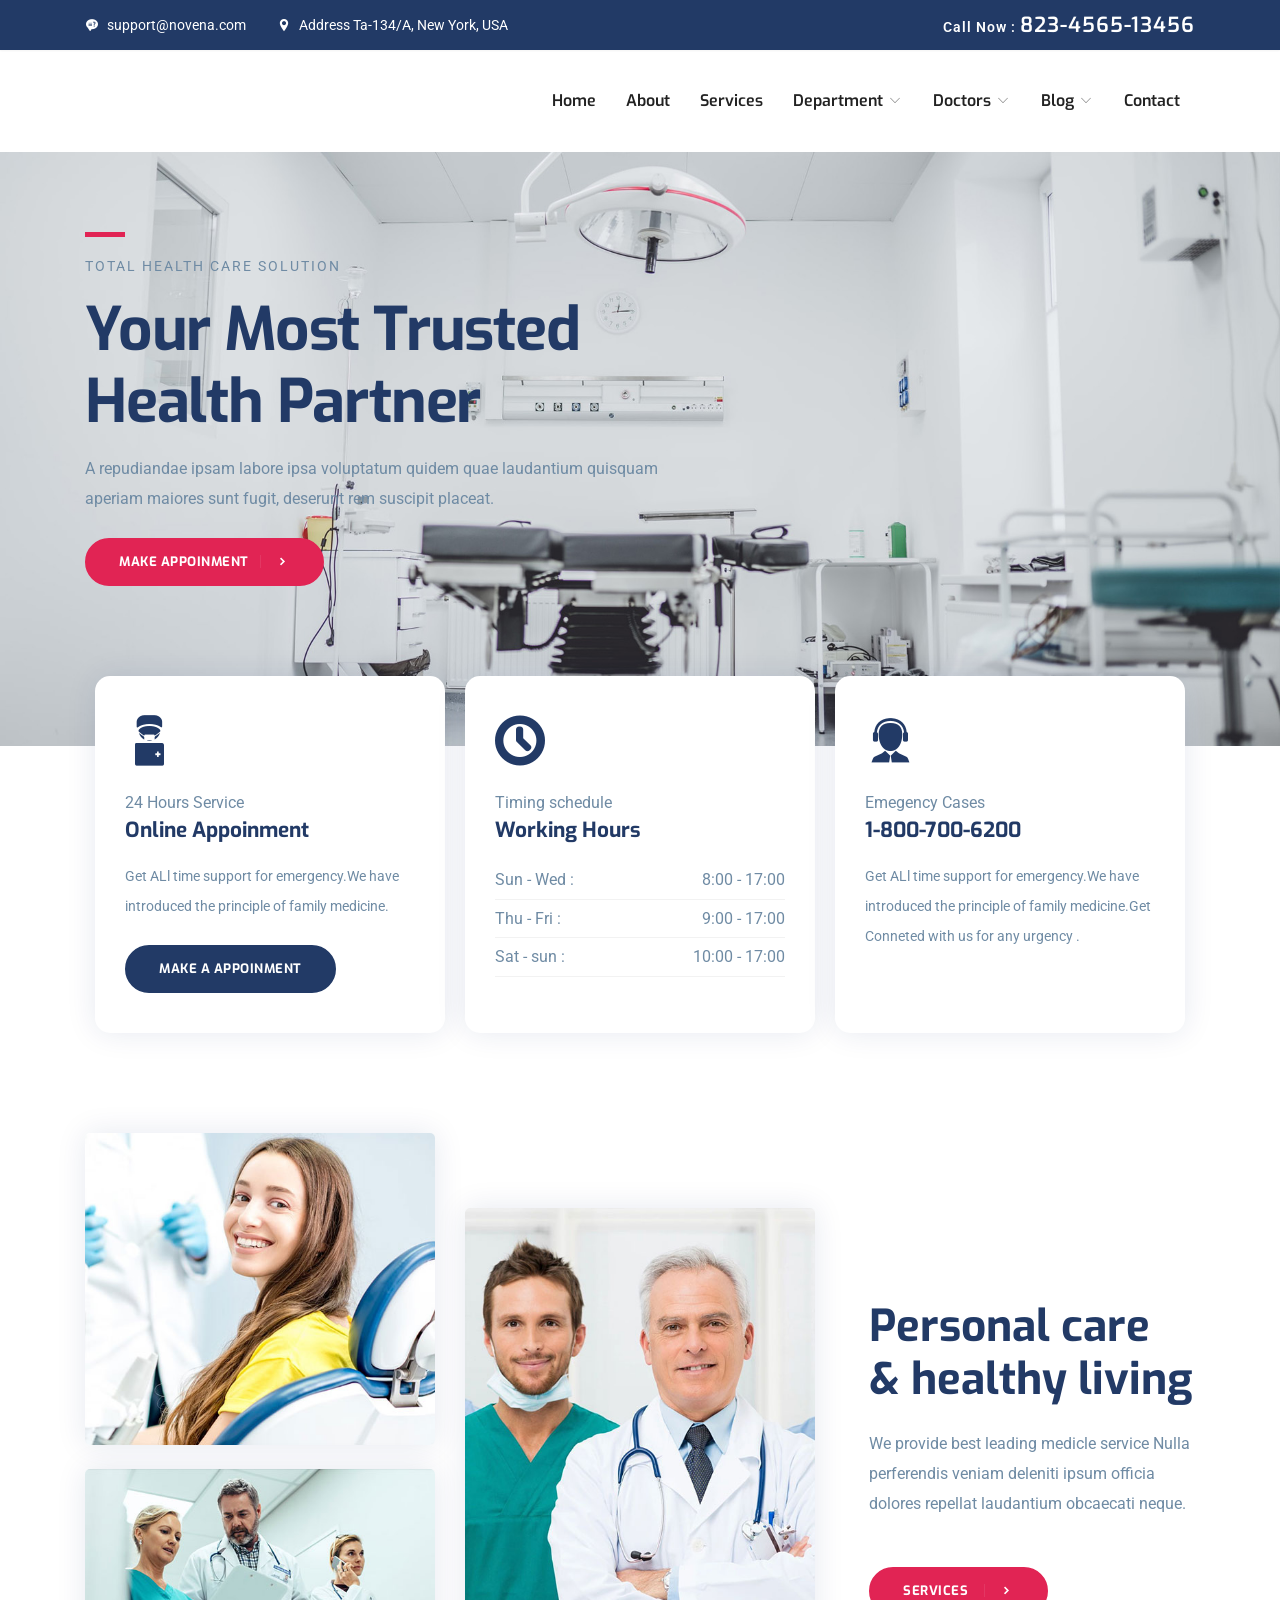
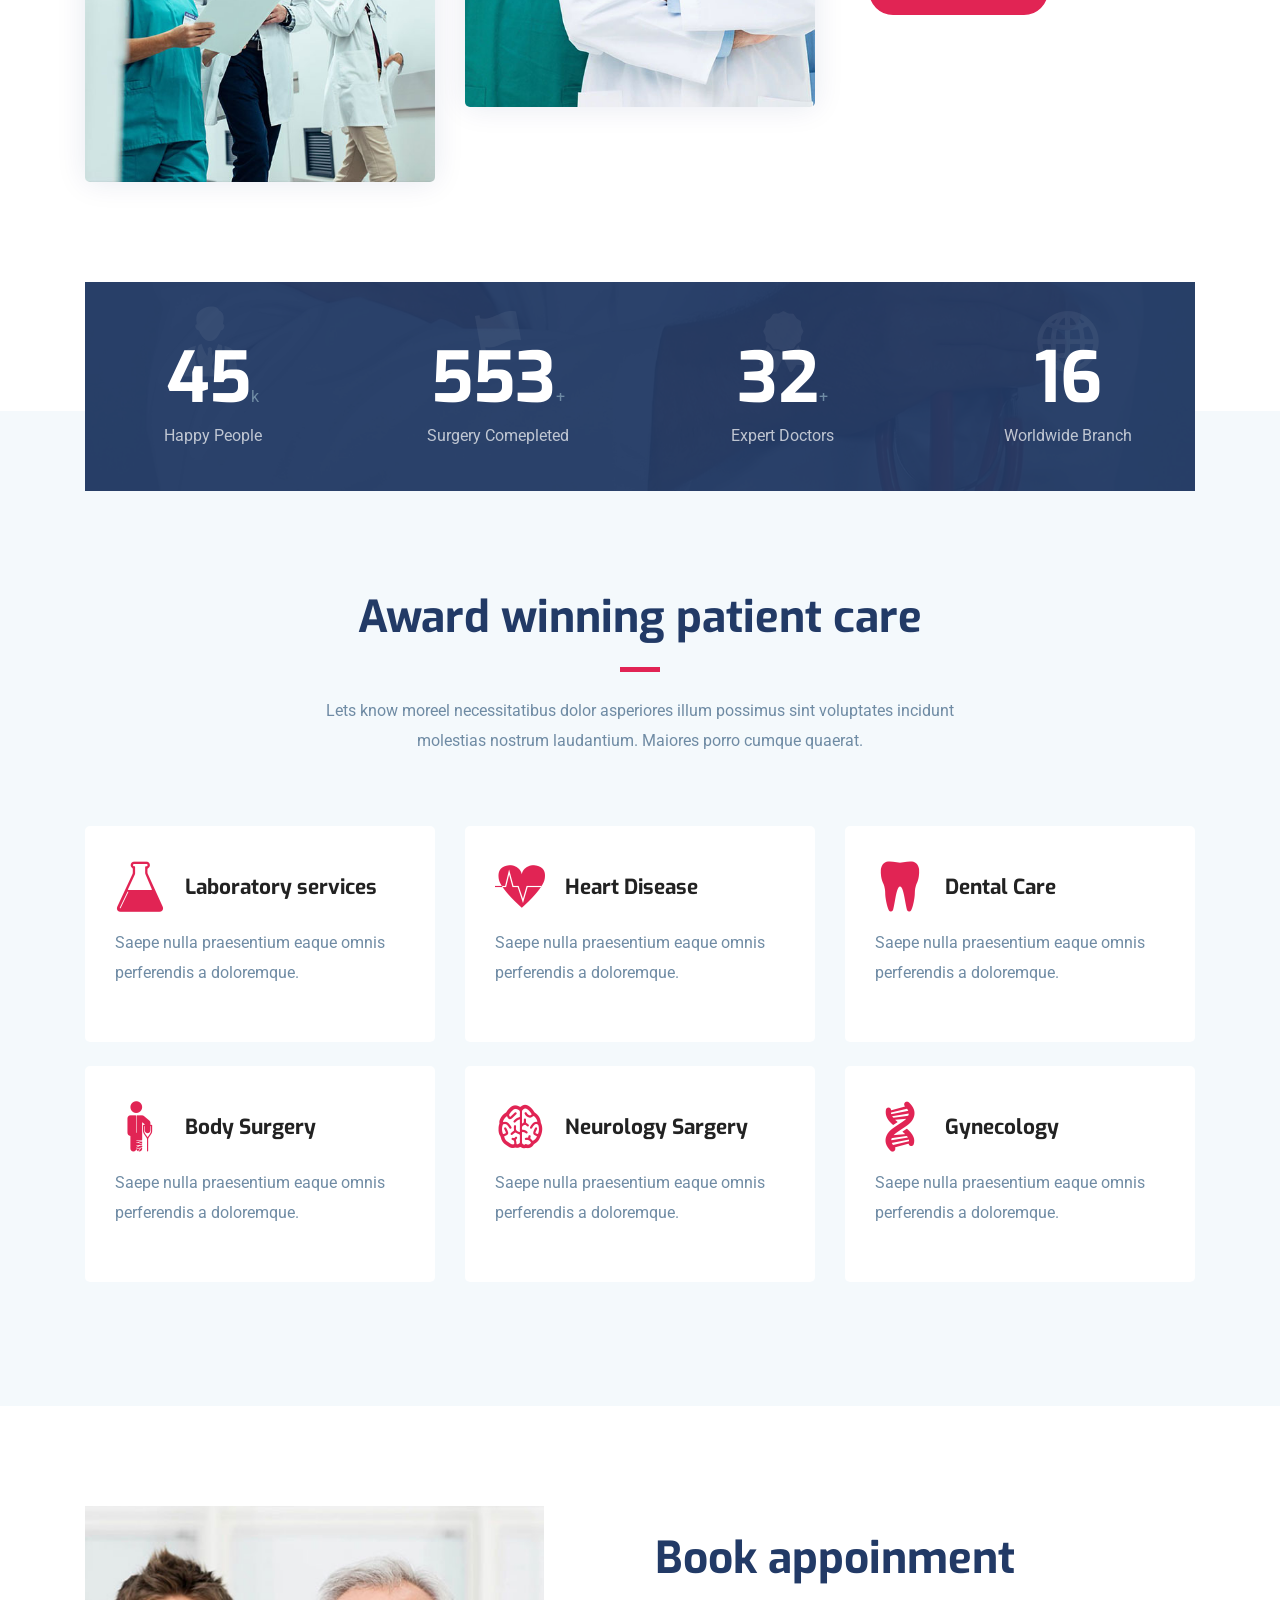
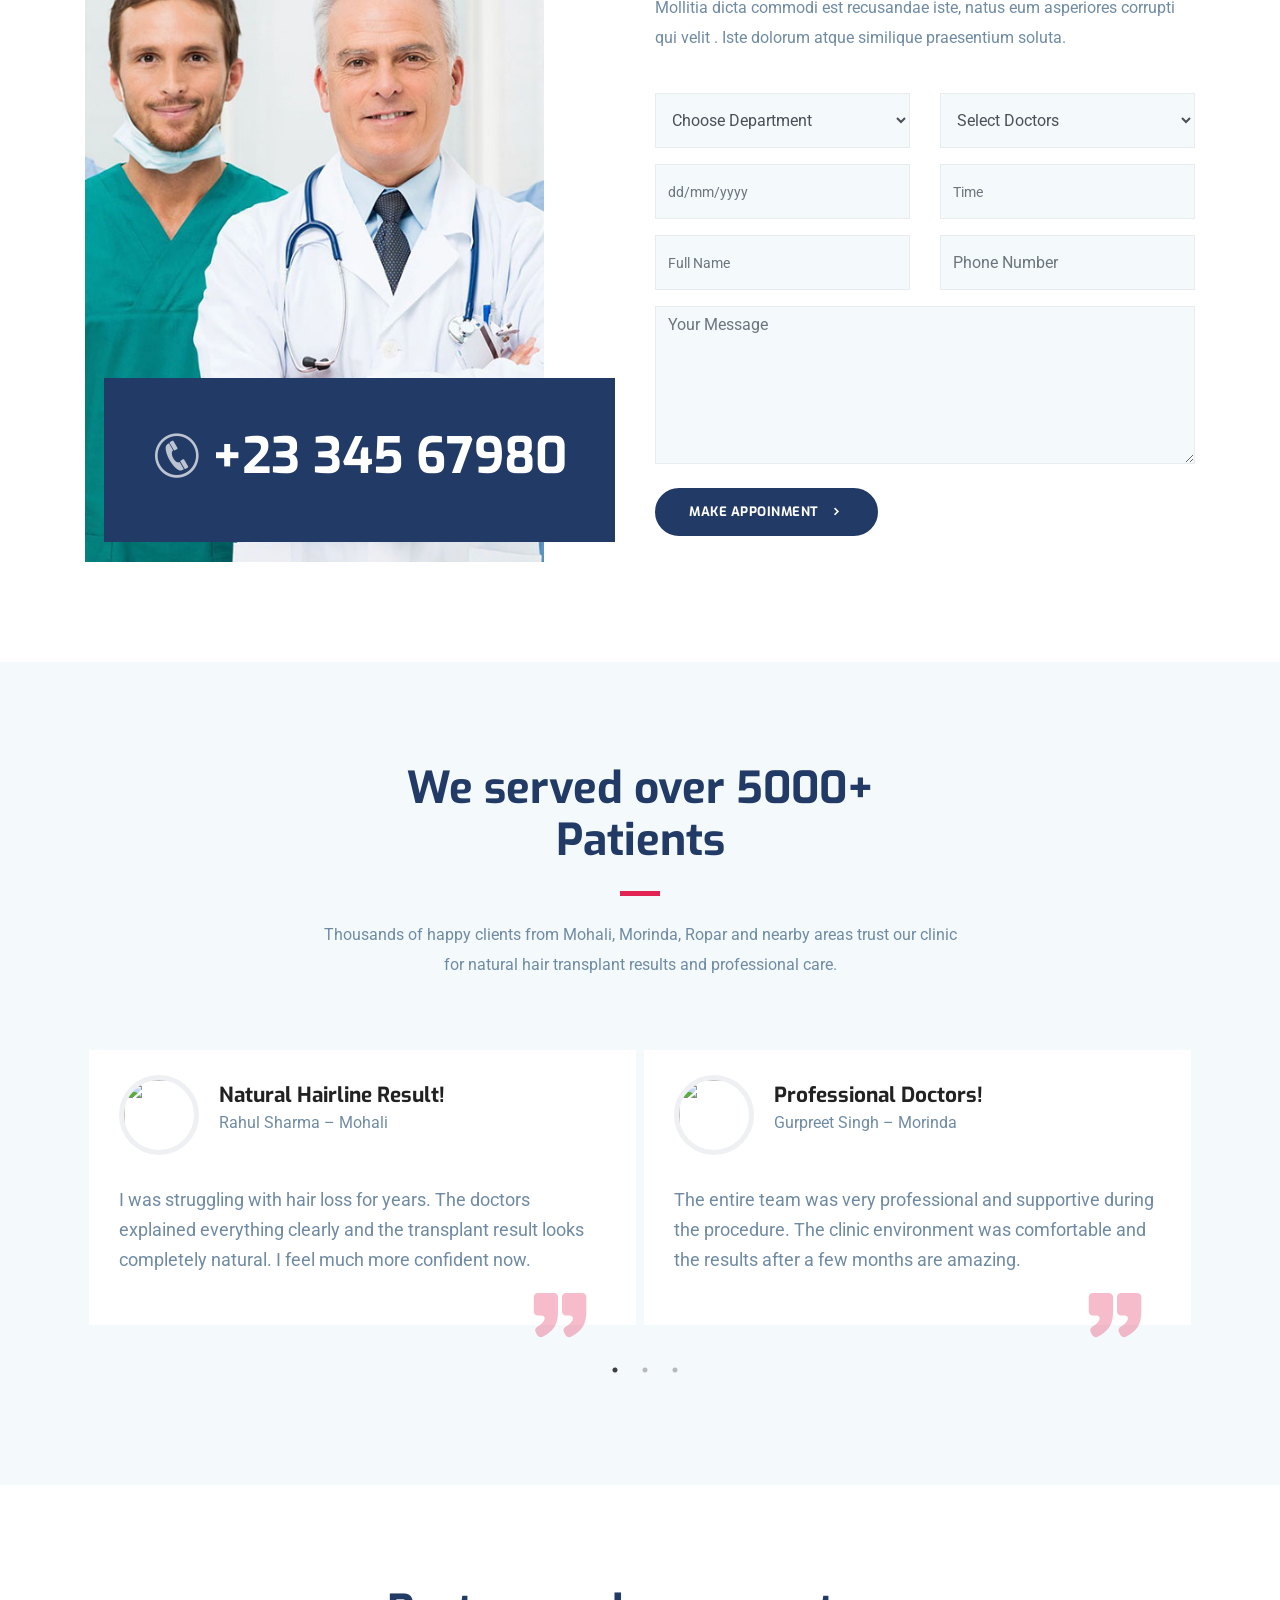
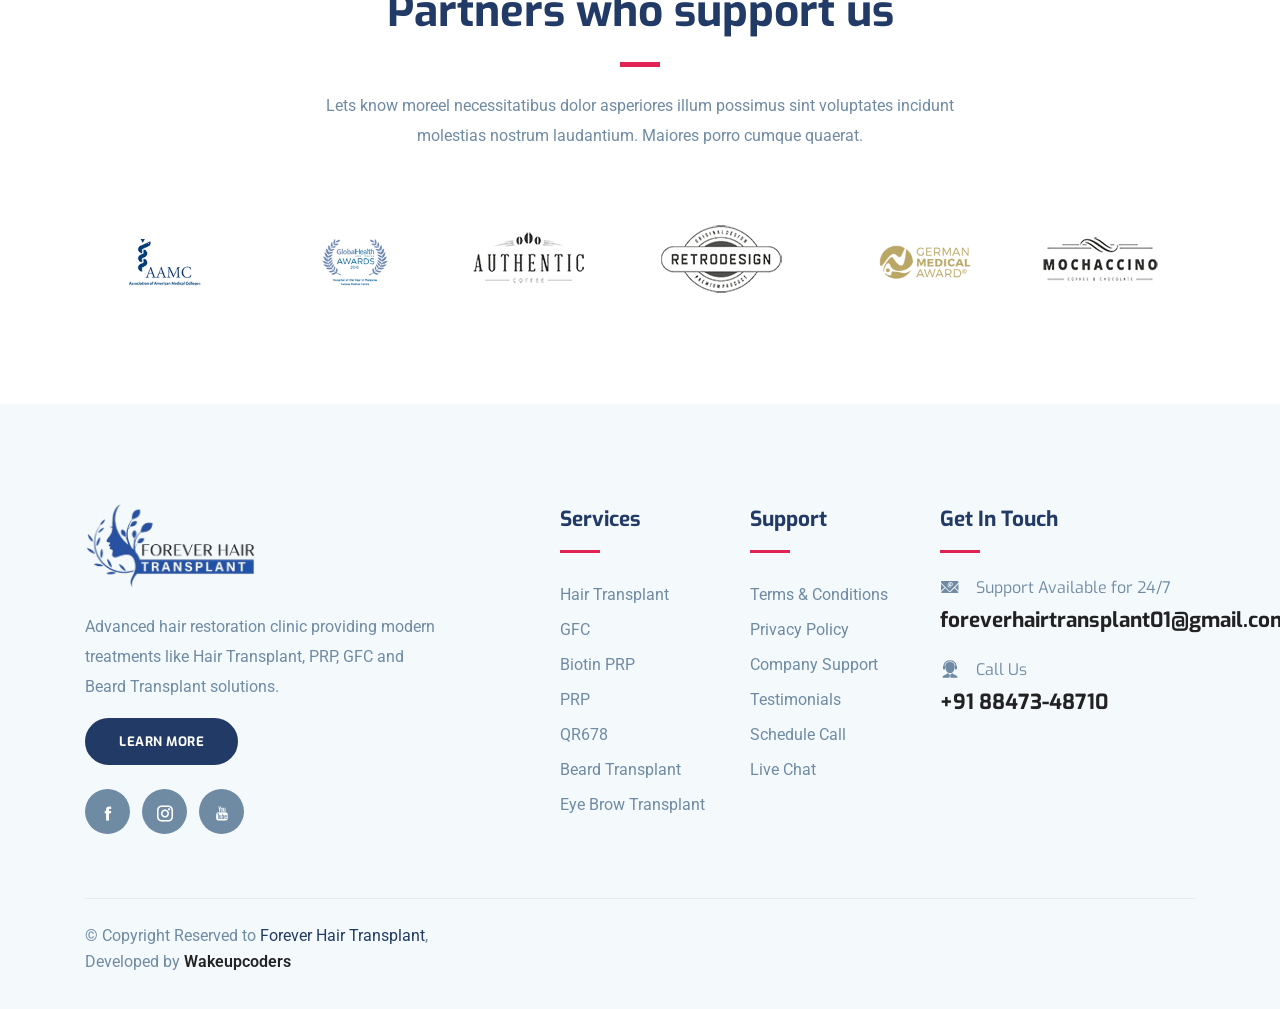
==== commit 3ab31ee4: "alot of improvements." ====
--- a/index.html
+++ b/index.html
@@ -400,7 +400,7 @@
 				<div class="section-title text-center">
 					<h2>We served over 5000+ Patients</h2>
 					<div class="divider mx-auto my-4"></div>
-					<p>Lets know moreel necessitatibus dolor asperiores illum possimus sint voluptates incidunt molestias nostrum laudantium. Maiores porro cumque quaerat.</p>
+					<p>Thousands of happy clients from Mohali, Morinda, Ropar and nearby areas trust our clinic for natural hair transplant results and professional care.</p>
 				</div>
 			</div>
 		</div>
@@ -409,83 +409,85 @@
 	<div class="container">
 		<div class="row align-items-center">
 			<div class="col-lg-12 testimonial-wrap-2">
-				<div class="testimonial-block style-2  gray-bg">
+
+				<div class="testimonial-block style-2 gray-bg">
 					<i class="icofont-quote-right"></i>
 
 					<div class="testimonial-thumb">
-						<img src="images/team/test-thumb1.jpg" alt="" class="img-fluid">
+						<img src="https://cdn-icons-png.freepik.com/512/6858/6858441.png" alt="" class="img-fluid">
 					</div>
 
 					<div class="client-info ">
-						<h4>Amazing service!</h4>
-						<span>John Partho</span>
+						<h4>Natural Hairline Result!</h4>
+						<span>Rahul Sharma – Mohali</span>
 						<p>
-							They provide great service facilty consectetur adipisicing elit. Itaque rem, praesentium, iure, ipsum magnam deleniti a vel eos adipisci suscipit fugit placeat.
+							I was struggling with hair loss for years. The doctors explained everything clearly and the transplant result looks completely natural. I feel much more confident now.
 						</p>
 					</div>
 				</div>
 
-				<div class="testimonial-block style-2  gray-bg">
+				<div class="testimonial-block style-2 gray-bg">
 					<div class="testimonial-thumb">
-						<img src="images/team/test-thumb2.jpg" alt="" class="img-fluid">
+						<img src="https://cdn-icons-png.freepik.com/512/6858/6858441.png" alt="" class="img-fluid">
 					</div>
 
 					<div class="client-info">
-						<h4>Expert doctors!</h4>
-						<span>Mullar Sarth</span>
+						<h4>Professional Doctors!</h4>
+						<span>Gurpreet Singh – Morinda</span>
 						<p>
-							They provide great service facilty consectetur adipisicing elit. Itaque rem, praesentium, iure, ipsum magnam deleniti a vel eos adipisci suscipit fugit placeat.
+							The entire team was very professional and supportive during the procedure. The clinic environment was comfortable and the results after a few months are amazing.
 						</p>
 					</div>
 					
 					<i class="icofont-quote-right"></i>
 				</div>
 
-				<div class="testimonial-block style-2  gray-bg">
+				<div class="testimonial-block style-2 gray-bg">
 					<div class="testimonial-thumb">
-						<img src="images/team/test-thumb3.jpg" alt="" class="img-fluid">
+						<img src="https://cdn-icons-png.freepik.com/512/6858/6858441.png" alt="" class="img-fluid">
 					</div>
 
 					<div class="client-info">
-						<h4>Good Support!</h4>
-						<span>Kolis Mullar</span>
+						<h4>Highly Recommended!</h4>
+						<span>Amanpreet Kaur – Ropar</span>
 						<p>
-							They provide great service facilty consectetur adipisicing elit. Itaque rem, praesentium, iure, ipsum magnam deleniti a vel eos adipisci suscipit fugit placeat.
+							My brother got his hair transplant from here and the transformation is incredible. The staff guided us through every step and the recovery was smooth.
 						</p>
 					</div>
 					
 					<i class="icofont-quote-right"></i>
 				</div>
 
-				<div class="testimonial-block style-2  gray-bg">
+				<div class="testimonial-block style-2 gray-bg">
 					<div class="testimonial-thumb">
-						<img src="images/team/test-thumb4.jpg" alt="" class="img-fluid">
+						<img src="https://cdn-icons-png.freepik.com/512/6858/6858441.png" alt="" class="img-fluid">
 					</div>
 
 					<div class="client-info">
-						<h4>Nice Environment!</h4>
-						<span>Partho Sarothi</span>
+						<h4>Excellent Care!</h4>
+						<span>Manpreet Singh – Chandigarh</span>
 						<p class="mt-4">
-							They provide great service facilty consectetur adipisicing elit. Itaque rem, praesentium, iure, ipsum magnam deleniti a vel eos adipisci suscipit fugit placeat.
+							I visited from Chandigarh after seeing good reviews. The consultation was honest and the transplant procedure was painless. Very satisfied with the results.
 						</p>
 					</div>
 					<i class="icofont-quote-right"></i>
 				</div>
 
-				<div class="testimonial-block style-2  gray-bg">
+				<div class="testimonial-block style-2 gray-bg">
 					<div class="testimonial-thumb">
-						<img src="images/team/test-thumb1.jpg" alt="" class="img-fluid">
+						<img src="https://cdn-icons-png.freepik.com/512/6858/6858441.png" alt="" class="img-fluid">
 					</div>
 
 					<div class="client-info">
-						<h4>Modern Service!</h4>
-						<span>Kolis Mullar</span>
+						<h4>Great Experience!</h4>
+						<span>Jaswinder Singh – Kharar</span>
 						<p>
-							They provide great service facilty consectetur adipisicing elit. Itaque rem, praesentium, iure, ipsum magnam deleniti a vel eos adipisci suscipit fugit placeat.
+							The doctors are very experienced and explained the entire hair transplant process clearly. After 6 months my hair density improved a lot. Thank you for the great service.
 						</p>
 					</div>
 					<i class="icofont-quote-right"></i>
 				</div>
+
 			</div>
 		</div>
 	</div>
@@ -558,107 +560,122 @@
 		</div>
 	</div>
 </section>
-<!-- footer Start -->
 <footer class="footer section gray-bg">
-	<div class="container">
-		<div class="row">
-			<div class="col-lg-4 mr-auto col-sm-6">
-				<div class="widget mb-5 mb-lg-0">
-					<div class="logo mb-4">
-						<img src="images/logo.png" alt="" class="img-fluid">
-					</div>
-					<p>Tempora dolorem voluptatum nam vero assumenda voluptate, facilis ad eos obcaecati tenetur veritatis eveniet distinctio possimus.</p>
-
-					<ul class="list-inline footer-socials mt-4">
-						<li class="list-inline-item"><a href="https://www.facebook.com/themefisher"><i class="icofont-facebook"></i></a></li>
-						<li class="list-inline-item"><a href="https://twitter.com/themefisher"><i class="icofont-twitter"></i></a></li>
-						<li class="list-inline-item"><a href="https://www.pinterest.com/themefisher/"><i class="icofont-linkedin"></i></a></li>
-					</ul>
-				</div>
-			</div>
-
-			<div class="col-lg-2 col-md-6 col-sm-6">
-				<div class="widget mb-5 mb-lg-0">
-					<h4 class="text-capitalize mb-3">Department</h4>
-					<div class="divider mb-4"></div>
-
-					<ul class="list-unstyled footer-menu lh-35">
-						<li><a href="#">Surgery </a></li>
-						<li><a href="#">Wome's Health</a></li>
-						<li><a href="#">Radiology</a></li>
-						<li><a href="#">Cardioc</a></li>
-						<li><a href="#">Medicine</a></li>
-					</ul>
-				</div>
-			</div>
-
-			<div class="col-lg-2 col-md-6 col-sm-6">
-				<div class="widget mb-5 mb-lg-0">
-					<h4 class="text-capitalize mb-3">Support</h4>
-					<div class="divider mb-4"></div>
-
-					<ul class="list-unstyled footer-menu lh-35">
-						<li><a href="#">Terms & Conditions</a></li>
-						<li><a href="#">Privacy Policy</a></li>
-						<li><a href="#">Company Support </a></li>
-						<li><a href="#">FAQuestions</a></li>
-						<li><a href="#">Company Licence</a></li>
-					</ul>
-				</div>
-			</div>
-
-			<div class="col-lg-3 col-md-6 col-sm-6">
-				<div class="widget widget-contact mb-5 mb-lg-0">
-					<h4 class="text-capitalize mb-3">Get in Touch</h4>
-					<div class="divider mb-4"></div>
-
-					<div class="footer-contact-block mb-4">
-						<div class="icon d-flex align-items-center">
-							<i class="icofont-email mr-3"></i>
-							<span class="h6 mb-0">Support Available for 24/7</span>
+		<div class="container">
+			<div class="row">
+				<div class="col-lg-4 mr-auto col-sm-6">
+					<div class="widget mb-5 mb-lg-0">
+						<div class="logo mb-4">
+							<img src="images/logo-removebg-preview.png" alt="" class="img-fluid" height="190"
+								width="170">
 						</div>
-						<h4 class="mt-2"><a href="tel:+23-345-67890">Support@email.com</a></h4>
-					</div>
-
-					<div class="footer-contact-block">
-						<div class="icon d-flex align-items-center">
-							<i class="icofont-support mr-3"></i>
-							<span class="h6 mb-0">Mon to Fri : 08:30 - 18:00</span>
+						<p>Advanced hair restoration clinic providing modern treatments like Hair Transplant, PRP, GFC
+							and Beard Transplant solutions.</p>
+							<a href="service.html" class="btn btn-main btn-round-full">Learn More</a>
+
+						<ul class="list-inline footer-socials mt-4">
+							<li class="list-inline-item"><a href="https://www.facebook.com/profile.php?id=100091562301363&sk=reels_tab"><i class="icofont-facebook"></i></a></li>
+							<li class="list-inline-item"><a href="https://www.instagram.com/forever.hair_transplant/"><i class="icofont-instagram"></i></a></li>
+							<li class="list-inline-item"><a href="https://www.youtube.com/@Forever.hair.transplant"><i class="icofont-youtube"></i></a></li>
+						</ul>
+					</div>
+				</div>
+
+				<div class="col-lg-2 col-md-6 col-sm-6">
+					<div class="widget mb-5 mb-lg-0">
+						<h4 class="text-capitalize mb-3">Services</h4>
+						<div class="divider mb-4"></div>
+
+						<ul class="list-unstyled footer-menu lh-35">
+							<li><a href="services.html">Hair Transplant</a></li>
+							<li><a href="services.html">GFC</a></li>
+							<li><a href="services.html">Biotin PRP</a></li>
+							<li><a href="services.html">PRP</a></li>
+							<li><a href="services.html">QR678</a></li>
+							<li><a href="services.html">Beard Transplant</a></li>
+							<li><a href="services.html">Eye Brow Transplant</a></li>
+						</ul>
+					</div>
+				</div>
+
+				<div class="col-lg-2 col-md-6 col-sm-6">
+					<div class="widget mb-5 mb-lg-0">
+						<h4 class="text-capitalize mb-3">Support</h4>
+						<div class="divider mb-4"></div>
+
+						<ul class="list-unstyled footer-menu lh-35">
+							<li><a href="terms.html">Terms & Conditions</a></li>
+							<li><a href="privacy.html">Privacy Policy</a></li>
+							<li><a href="contact.html">Company Support</a></li>
+							<li><a href="testimonials.html">Testimonials</a></li>
+							<li><a href="https://calendly.com/foreverhairtransplant01/30min">Schedule Call</a></li>
+							<li><a href="https://tawk.to/chat/69ad96b27ac1721c39912463/1jj719an2">Live Chat</a></li>
+						</ul>
+					</div>
+				</div>
+
+				<div class="col-lg-3 col-md-6 col-sm-6">
+					<div class="widget widget-contact mb-5 mb-lg-0">
+						<h4 class="text-capitalize mb-3">Get in Touch</h4>
+						<div class="divider mb-4"></div>
+
+						<div class="footer-contact-block mb-4">
+							<div class="icon d-flex align-items-center">
+								<i class="icofont-email mr-3"></i>
+								<span class="h6 mb-0">Support Available for 24/7</span>
+							</div>
+							<h4 class="mt-2">
+								<a href="mailto:foreverhairtransplant01@gmail.com">
+									foreverhairtransplant01@gmail.com
+								</a>
+							</h4>
 						</div>
-						<h4 class="mt-2"><a href="tel:+23-345-67890">+23-456-6588</a></h4>
-					</div>
-				</div>
-			</div>
-		</div>
-		
-		<div class="footer-btm py-4 mt-5">
-			<div class="row align-items-center justify-content-between">
-				<div class="col-lg-6">
-					<div class="copyright">
-						&copy; Copyright Reserved to <span class="text-color">Novena</span> by <a href="https://themefisher.com/" target="_blank">Themefisher</a>
-					</div>
-				</div>
-				<div class="col-lg-6">
-					<div class="subscribe-form text-lg-right mt-5 mt-lg-0">
-						<form action="#" class="subscribe">
-							<input type="text" class="form-control" placeholder="Your Email address">
-							<a href="#" class="btn btn-main-2 btn-round-full">Subscribe</a>
-						</form>
-					</div>
-				</div>
-			</div>
-
-			<div class="row">
-				<div class="col-lg-4">
-					<a class="backtop js-scroll-trigger" href="#top">
-						<i class="icofont-long-arrow-up"></i>
-					</a>
-				</div>
-			</div>
-		</div>
-	</div>
-</footer>
-
+
+						<div class="footer-contact-block">
+							<div class="icon d-flex align-items-center">
+								<i class="icofont-support mr-3"></i>
+								<span class="h6 mb-0">Call Us</span>
+							</div>
+							<h4 class="mt-2">
+								<a href="tel:+918847348710">
+									+91 88473-48710
+								</a>
+							</h4>
+						</div>
+					</div>
+				</div>
+			</div>
+
+			<div class="footer-btm py-4 mt-5">
+				<div class="row align-items-center justify-content-between">
+					<div class="col-lg-6">
+						<div class="copyright">
+							&copy; Copyright Reserved to
+							<span class="text-color">Forever Hair Transplant</span>,
+							<br>
+							Developed by <span class="text-color"><a href="https://wakeupcoders.com" target="_blank">Wakeupcoders</a></span>
+						</div>
+					</div>
+					<div class="col-lg-6">
+						<!-- <div class="subscribe-form text-lg-right mt-5 mt-lg-0">
+							<form action="#" class="subscribe">
+								<input type="text" class="form-control" placeholder="Your Email address">
+								<a href="#" class="btn btn-main-2 btn-round-full">Subscribe</a>
+							</form>
+						</div> -->
+					</div>
+				</div>
+
+				<div class="row">
+					<!-- <div class="col-lg-4">
+						<a class="backtop js-scroll-trigger" href="#top">
+							<i class="icofont-long-arrow-up"></i>
+						</a>
+					</div> -->
+				</div>
+			</div>
+		</div>
+	</footer>
    
 
     <!-- 
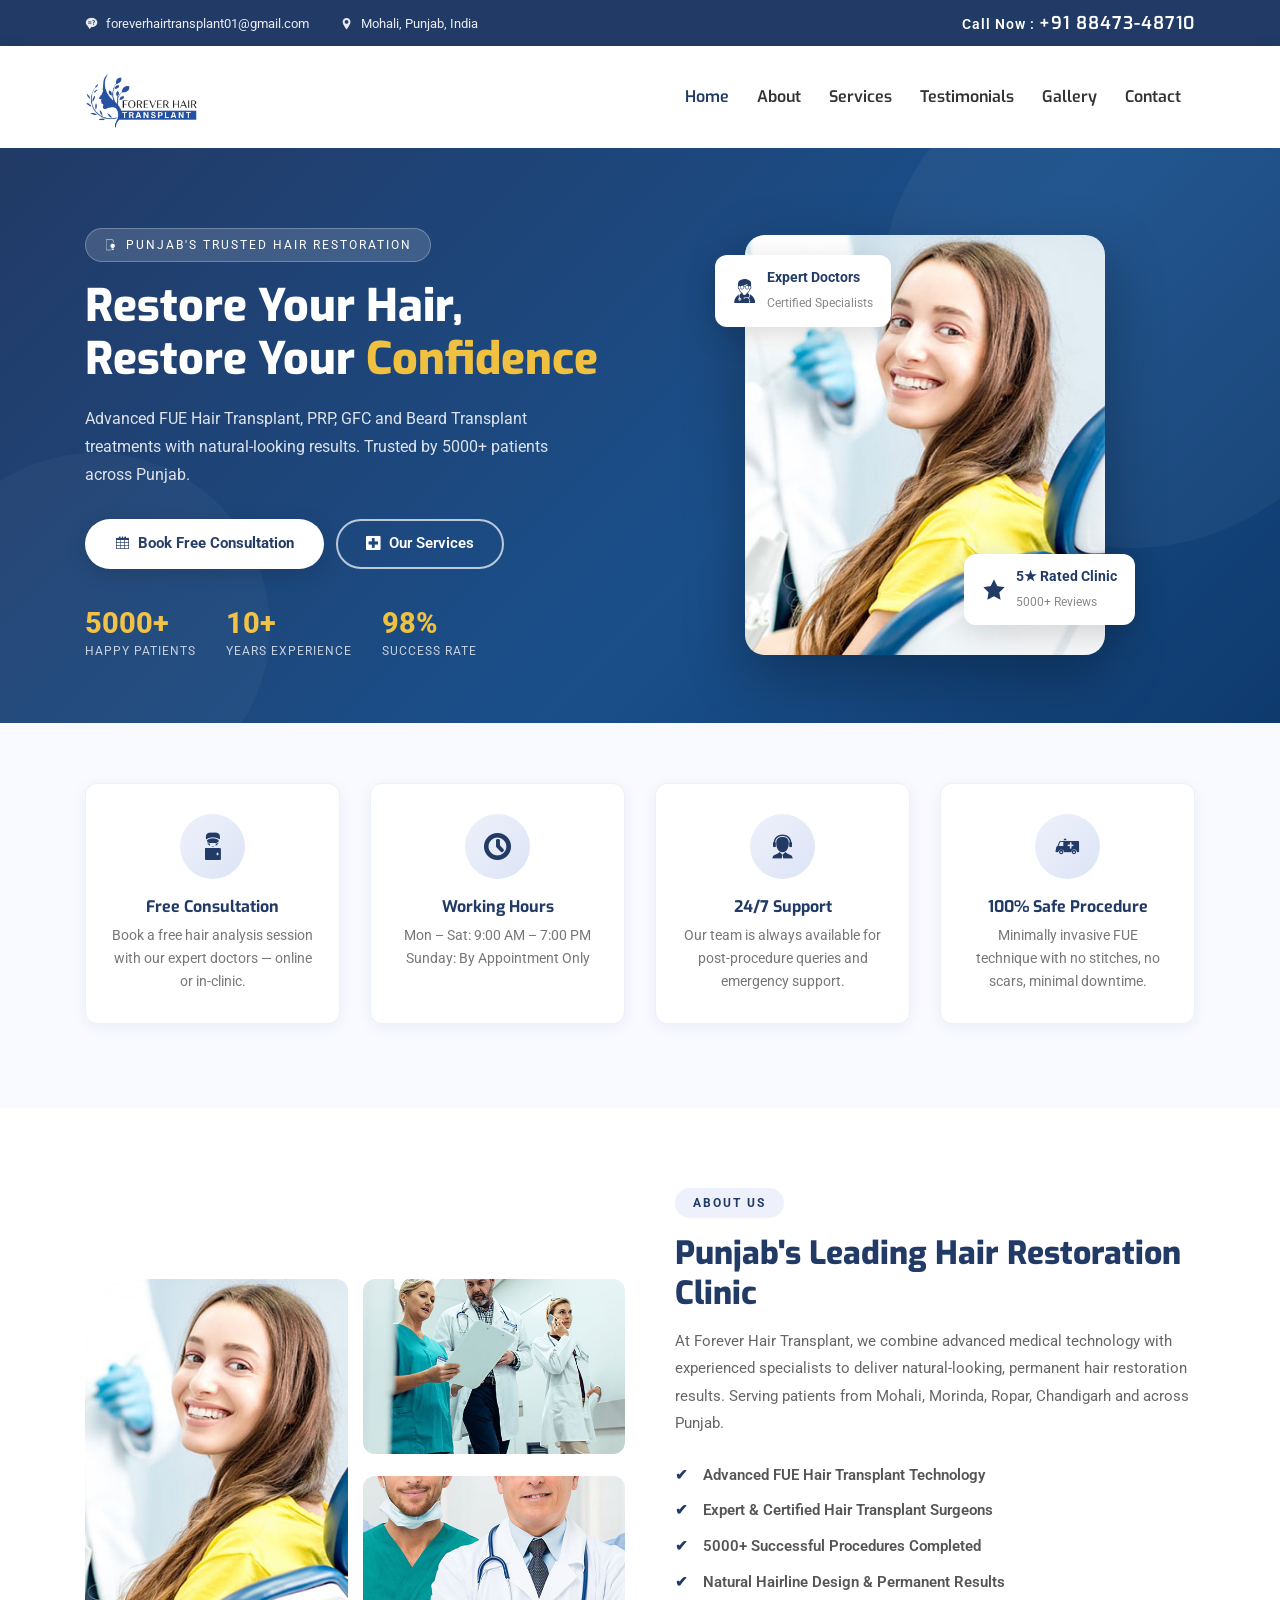
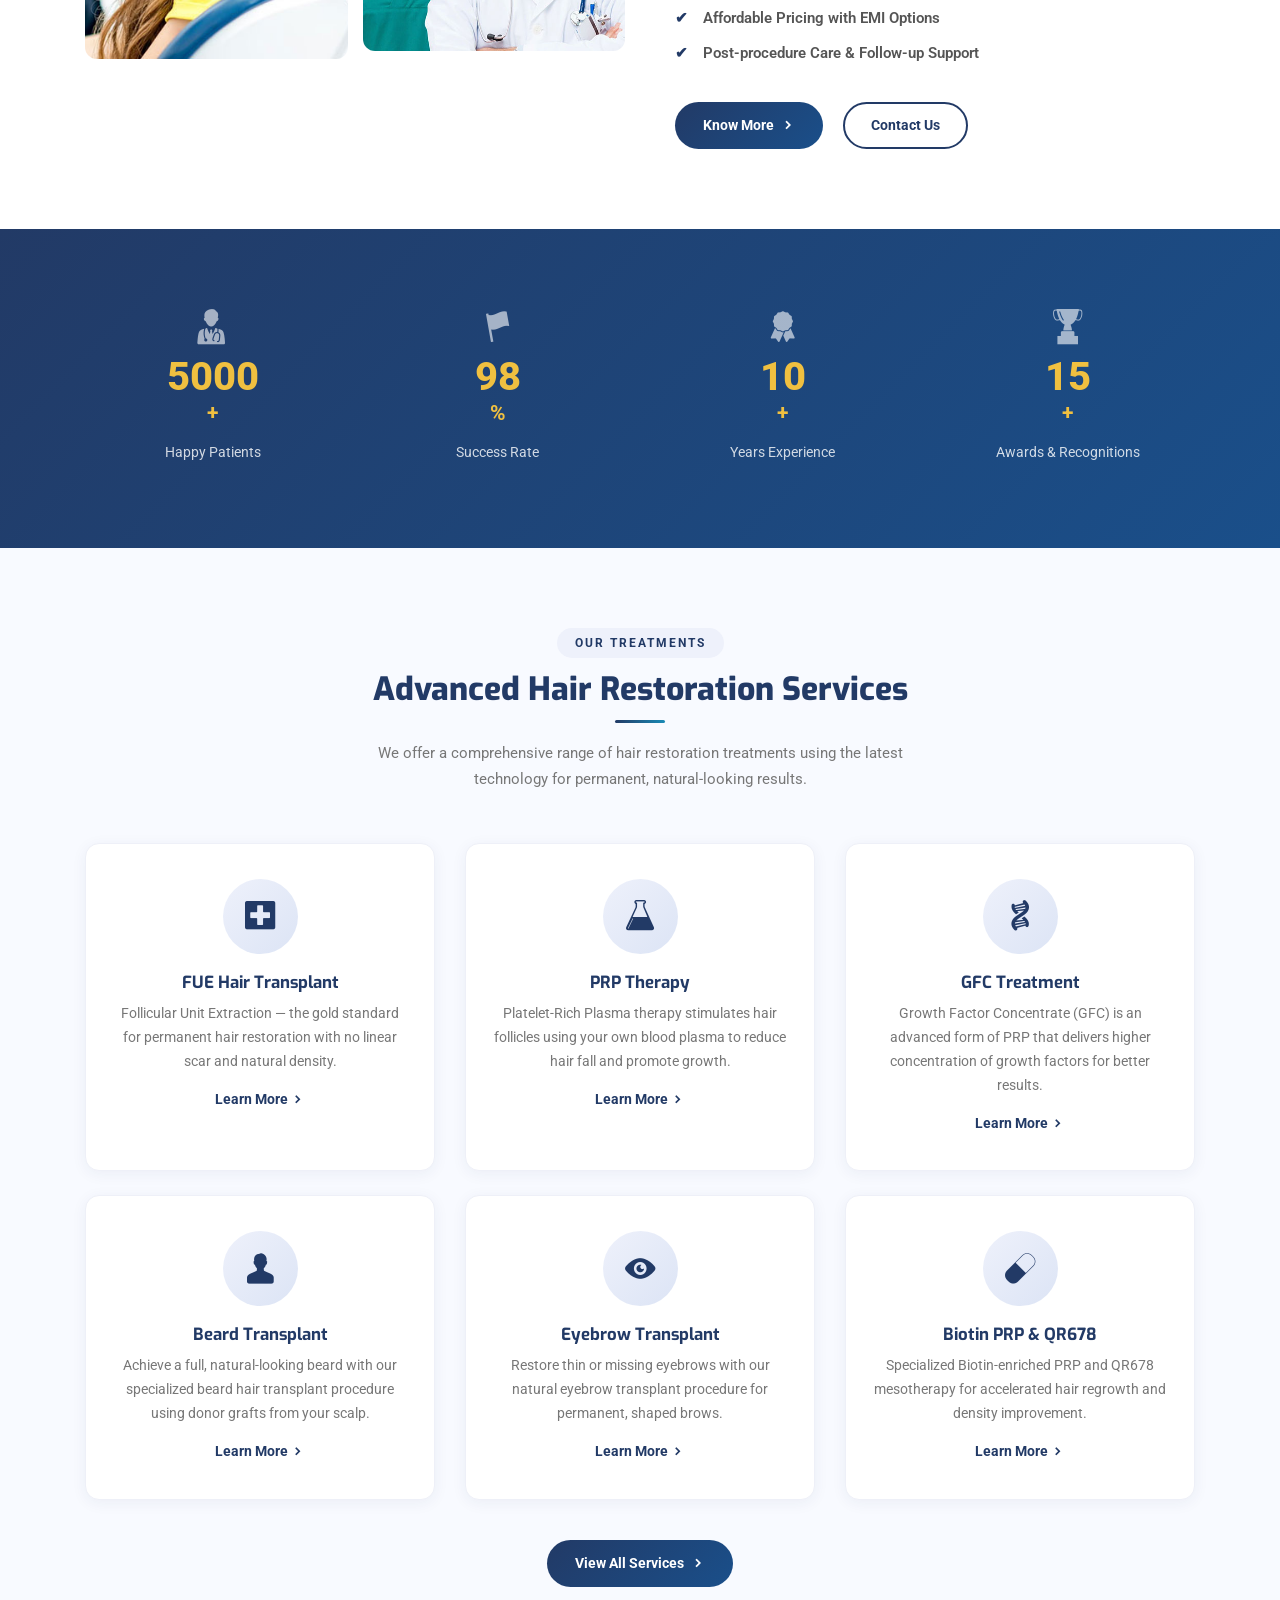
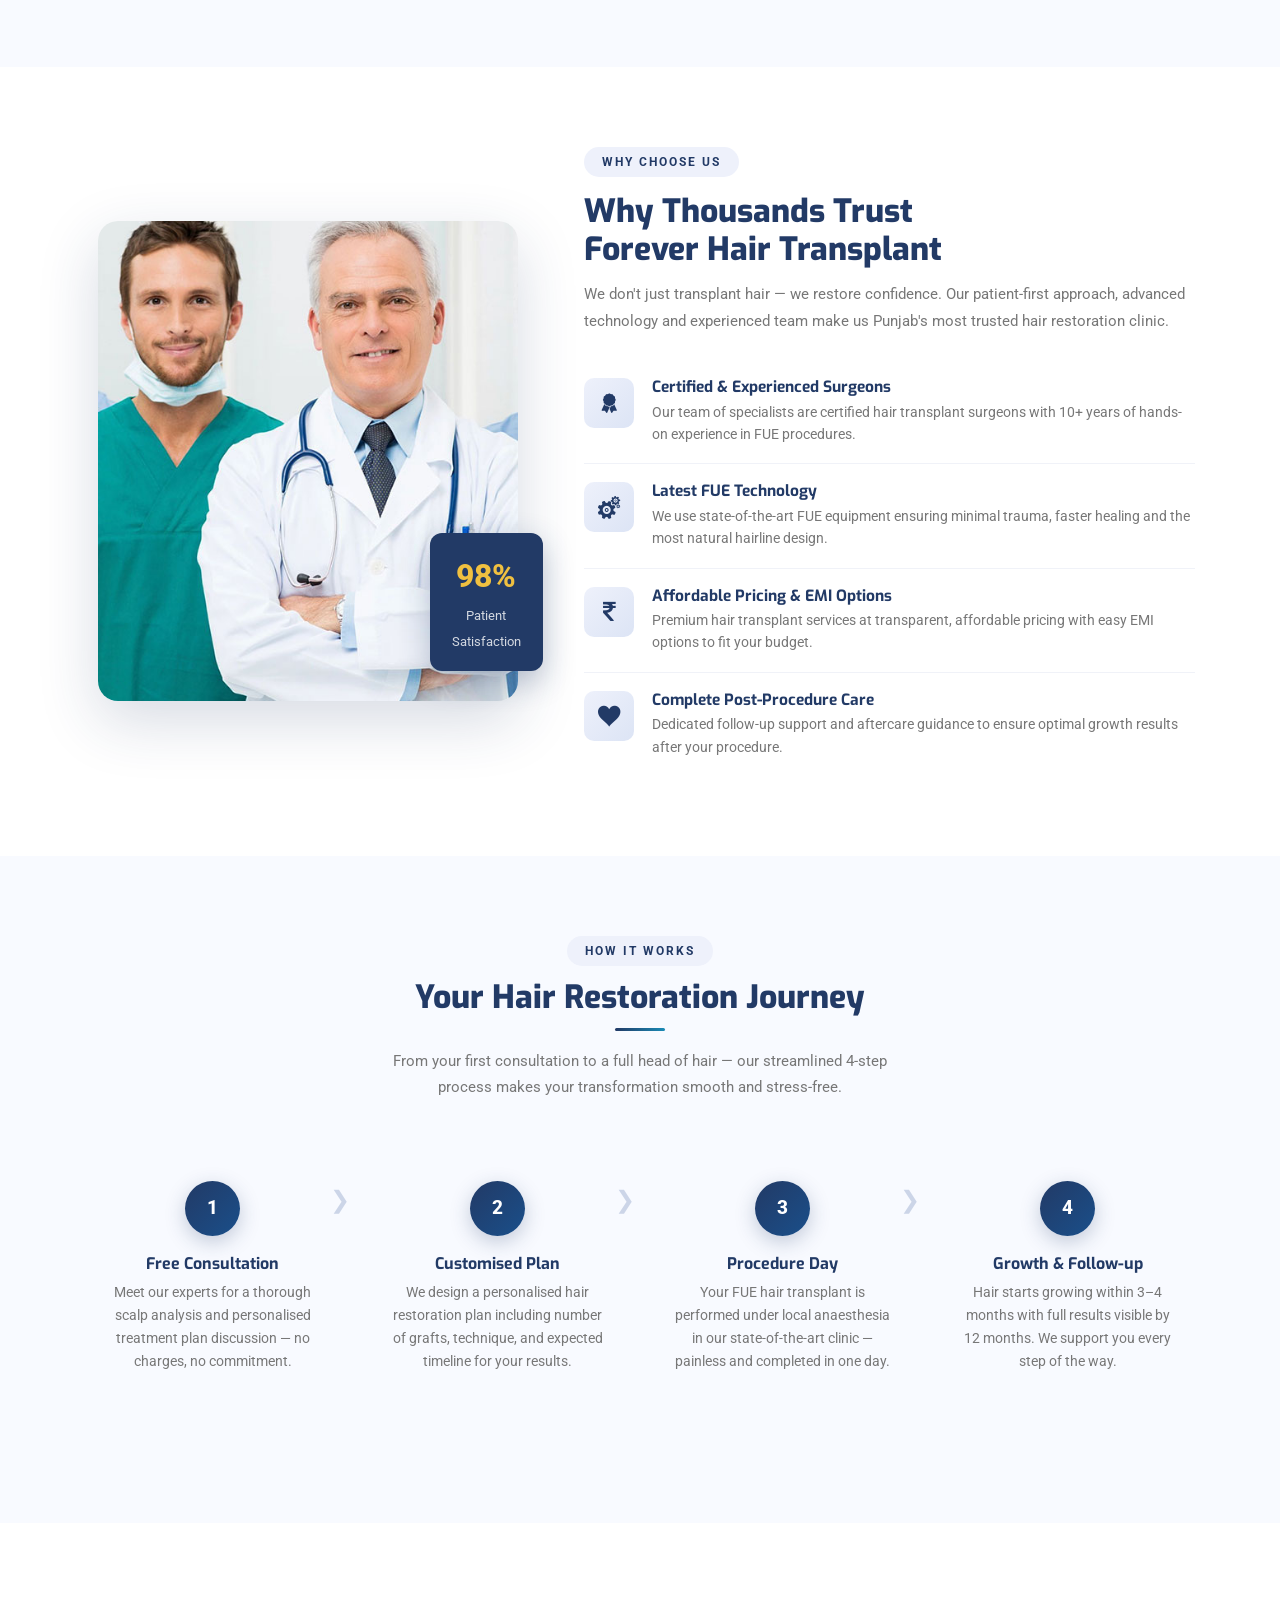
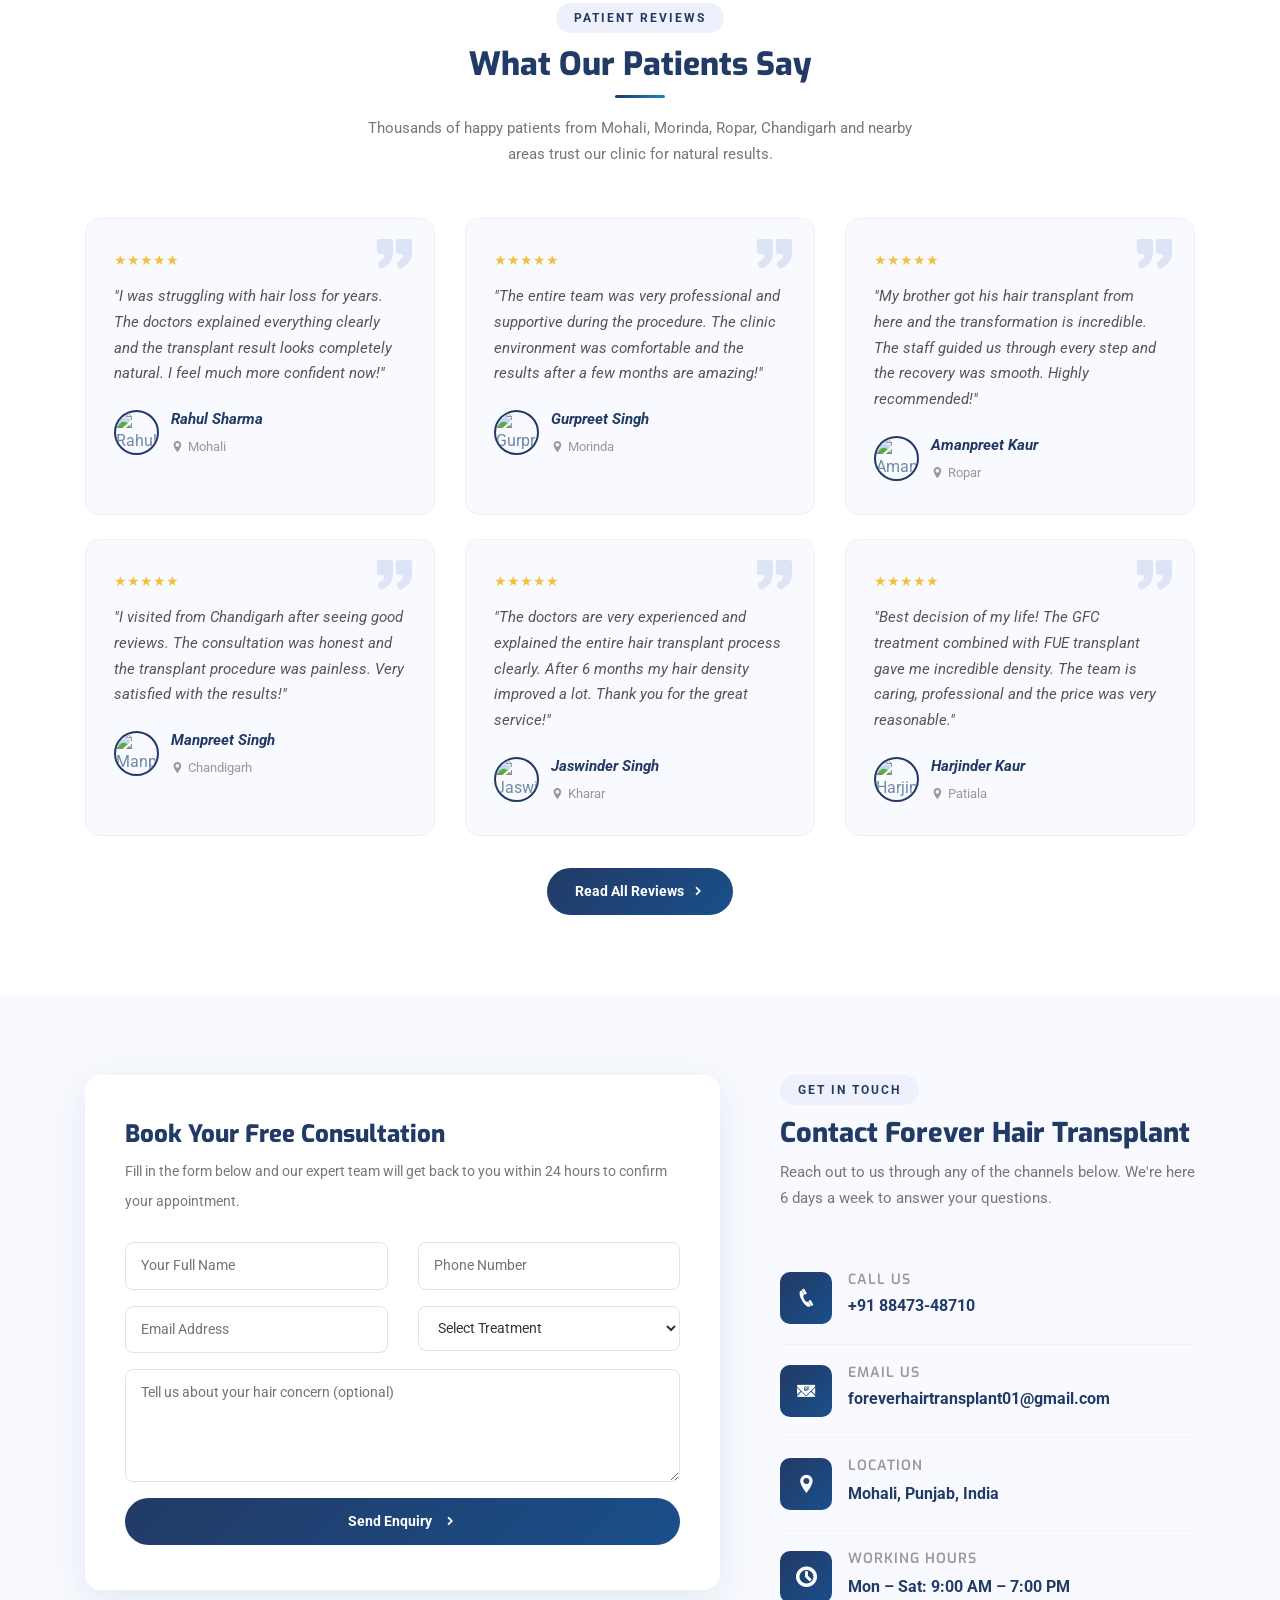
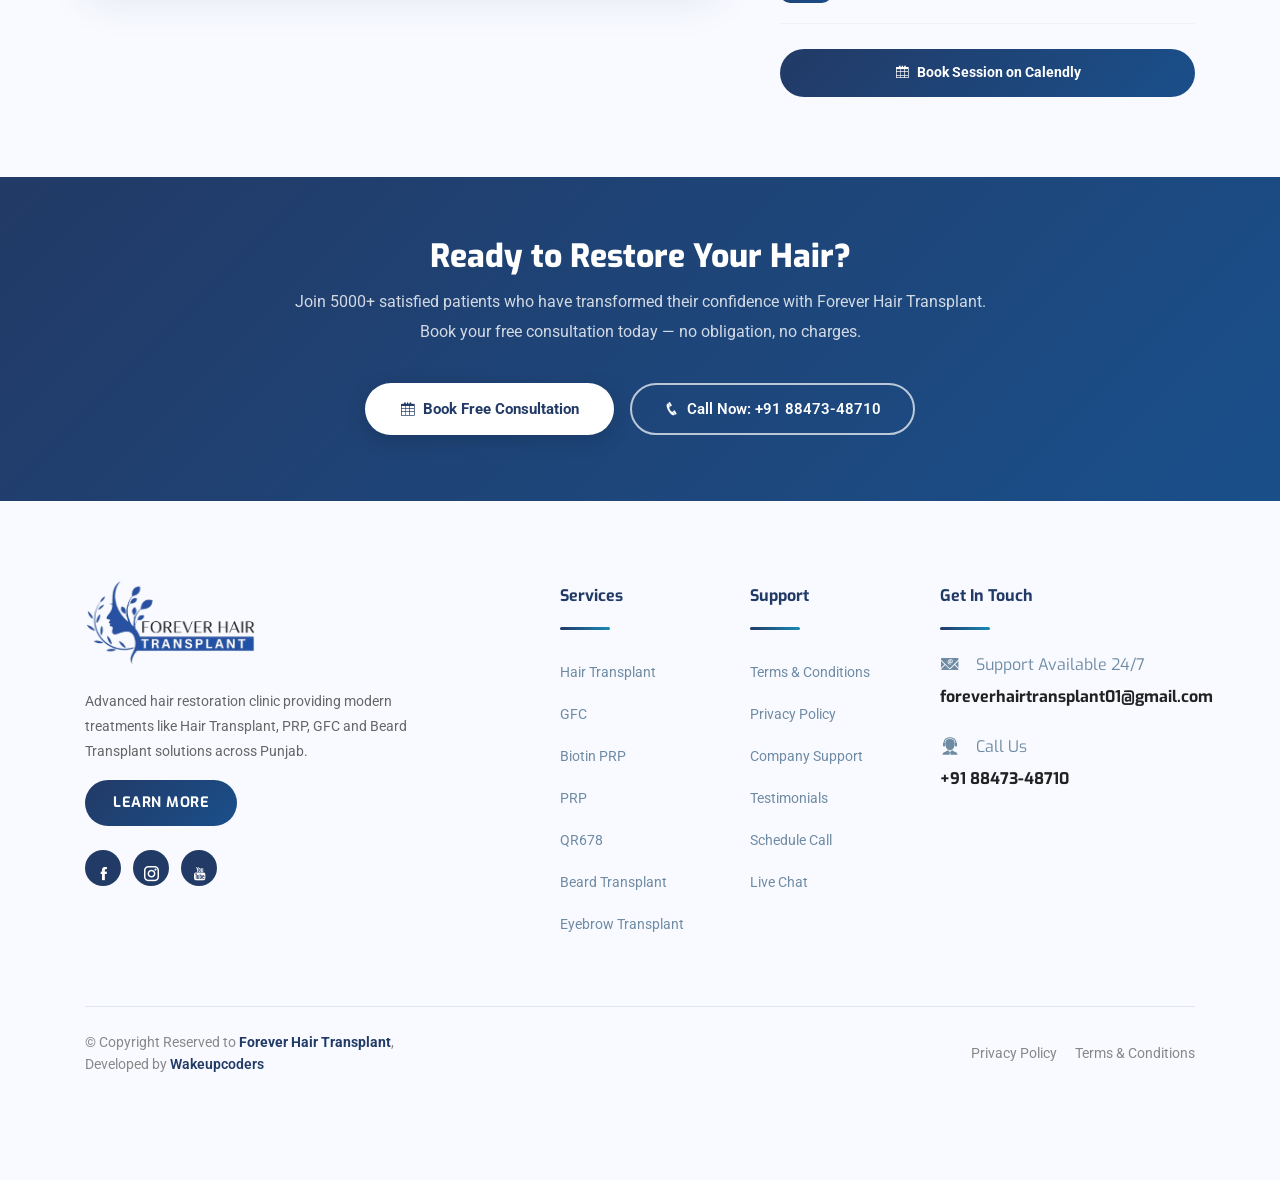
==== commit 8c676db1: "gallery index and services page is ready." ====
--- a/index.html
+++ b/index.html
@@ -1,708 +1,1464 @@
 <!DOCTYPE html>
-<html lang="zxx">
+<html lang="en">
+
 <head>
-  <meta http-equiv="Content-Type" content="text/html; charset=UTF-8">
-  <meta name="description" content="Orbitor,business,company,agency,modern,bootstrap4,tech,software">
-  <meta name="author" content="themefisher.com">
-
-  <title>Novena- Health & Care Medical template</title>
+  <meta charset="UTF-8">
+  <meta name="viewport" content="width=device-width, initial-scale=1.0">
+
+  <title>Forever Hair Transplant | Best Hair Transplant Clinic in Mohali & Punjab</title>
+
+  <meta name="description" content="Forever Hair Transplant offers advanced FUE Hair Transplant, PRP, GFC, Beard & Eyebrow Transplant in Mohali, Punjab. Natural results, expert doctors, 5000+ happy patients. Book free consultation today.">
+  <meta name="keywords" content="hair transplant Mohali, hair transplant Punjab, FUE hair transplant, PRP therapy, GFC treatment, beard transplant, eyebrow transplant, hair loss treatment, best hair transplant clinic Punjab, Forever Hair Transplant">
+  <meta name="author" content="Wakeupcoders">
+  <meta name="robots" content="index, follow">
+  <meta name="geo.region" content="IN-PB">
+  <meta name="geo.placename" content="Mohali, Punjab, India">
+
+  <!-- Open Graph -->
+  <meta property="og:title" content="Forever Hair Transplant | Best Hair Transplant Clinic in Punjab">
+  <meta property="og:description" content="Advanced FUE Hair Transplant, PRP, GFC and Beard Transplant in Mohali. 5000+ satisfied patients. Book your free consultation now.">
+  <meta property="og:type" content="website">
+  <meta property="og:url" content="https://foreverhairtransplant.in">
+  <meta property="og:image" content="images/og-image.jpg">
+  <meta property="og:locale" content="en_IN">
+
+  <!-- Twitter Card -->
+  <meta name="twitter:card" content="summary_large_image">
+  <meta name="twitter:title" content="Forever Hair Transplant | Punjab">
+  <meta name="twitter:description" content="Advanced hair restoration clinic – FUE, PRP, GFC, Beard Transplant. 5000+ happy patients across Punjab.">
+
+  <!-- Canonical -->
+  <link rel="canonical" href="https://foreverhairtransplant.in/index.html">
 
   <!-- Favicon -->
-  <link rel="shortcut icon" type="image/x-icon" href="/images/favicon.ico" />
-
-  <!-- bootstrap.min css -->
+  <link rel="shortcut icon" type="image/x-icon" href="/images/favicon.ico">
+
+  <!-- CSS -->
   <link rel="stylesheet" href="plugins/bootstrap/css/bootstrap.min.css">
-  <!-- Icon Font Css -->
   <link rel="stylesheet" href="plugins/icofont/icofont.min.css">
-  <!-- Slick Slider  CSS -->
   <link rel="stylesheet" href="plugins/slick-carousel/slick/slick.css">
   <link rel="stylesheet" href="plugins/slick-carousel/slick/slick-theme.css">
-
-  <!-- Main Stylesheet -->
   <link rel="stylesheet" href="css/style.css">
 
+  <!-- Google Fonts -->
+  <link href="https://fonts.googleapis.com/css2?family=Nunito:wght@400;600;700;800&display=swap" rel="stylesheet">
+
+  <!-- Google tag (gtag.js) -->
+  <script async src="https://www.googletagmanager.com/gtag/js?id=G-NWPSKLHW2H"></script>
+  <script>
+    window.dataLayer = window.dataLayer || [];
+    function gtag() { dataLayer.push(arguments); }
+    gtag('js', new Date());
+    gtag('config', 'G-NWPSKLHW2H');
+  </script>
+
+  <!-- Calendly badge widget -->
+  <link href="https://assets.calendly.com/assets/external/widget.css" rel="stylesheet">
+  <script src="https://assets.calendly.com/assets/external/widget.js" type="text/javascript" async></script>
+  <script type="text/javascript">
+    window.onload = function () {
+      Calendly.initBadgeWidget({
+        url: 'https://calendly.com/foreverhairtransplant01/30min?primary_color=223a66',
+        text: 'Book Your Session',
+        color: '#223a66',
+        textColor: '#ffffff',
+        branding: false
+      });
+    }
+  </script>
+
+  <!-- Schema.org Structured Data -->
+  <script type="application/ld+json">
+  {
+    "@context": "https://schema.org",
+    "@type": "MedicalClinic",
+    "name": "Forever Hair Transplant",
+    "description": "Advanced hair restoration clinic offering FUE Hair Transplant, PRP, GFC, Beard and Eyebrow Transplant in Punjab.",
+    "url": "https://foreverhairtransplant.in",
+    "telephone": "+918847348710",
+    "email": "foreverhairtransplant01@gmail.com",
+    "address": {
+      "@type": "PostalAddress",
+      "addressLocality": "Mohali",
+      "addressRegion": "Punjab",
+      "addressCountry": "IN"
+    },
+    "sameAs": [
+      "https://www.facebook.com/profile.php?id=100091562301363",
+      "https://www.instagram.com/forever.hair_transplant/",
+      "https://www.youtube.com/@Forever.hair.transplant"
+    ]
+  }
+  </script>
+
+  <style>
+    /* =============================================
+       GLOBAL MOBILE FIXES & CUSTOM STYLES
+    ============================================= */
+    *, *::before, *::after { box-sizing: border-box; }
+
+    body { overflow-x: hidden; }
+
+    img { max-width: 100%; height: auto; }
+
+    /* ---- HEADER TOP BAR ---- */
+    .header-top-bar {
+      background: #223a66;
+      padding: 8px 0;
+    }
+    .top-bar-info li a,
+    .top-bar-info li {
+      color: rgba(255,255,255,0.9);
+      font-size: 0.82rem;
+    }
+    .top-right-bar a { color: #fff; }
+    .top-right-bar .h4 { font-size: 1.1rem; }
+
+    @media (max-width: 991px) {
+      .top-bar-info .list-inline-item { display: block; margin-bottom: 2px; }
+      .top-right-bar { text-align: center !important; }
+    }
+
+    /* ---- NAVBAR ---- */
+    .navigation {
+      background: #fff;
+      box-shadow: 0 2px 15px rgba(0,0,0,0.08);
+      padding: 10px 0;
+    }
+    .navbar-brand img { height: 55px; width: auto; }
+    .nav-link { font-weight: 600; color: #333 !important; font-size: 0.92rem; padding: 8px 14px !important; }
+    .nav-item.active .nav-link { color: #223a66 !important; }
+    .nav-link:hover { color: #223a66 !important; }
+
+    @media (max-width: 991px) {
+      .navbar-collapse { background: #fff; padding: 10px 15px; border-top: 1px solid #eee; }
+      .navbar-toggler { border: none; outline: none; font-size: 1.4rem; color: #223a66; }
+    }
+
+    /* ---- HERO BANNER ---- */
+    .hero-section {
+      background: linear-gradient(135deg, #223a66 0%, #1a4f8a 60%, #0e3a6e 100%);
+      padding: 80px 0 60px;
+      position: relative;
+      overflow: hidden;
+      min-height: 520px;
+      display: flex;
+      align-items: center;
+    }
+    .hero-section::before {
+      content: '';
+      position: absolute;
+      top: -100px; right: -100px;
+      width: 500px; height: 500px;
+      border-radius: 50%;
+      background: rgba(255,255,255,0.04);
+    }
+    .hero-section::after {
+      content: '';
+      position: absolute;
+      bottom: -80px; left: -80px;
+      width: 350px; height: 350px;
+      border-radius: 50%;
+      background: rgba(255,255,255,0.03);
+    }
+    .hero-badge {
+      display: inline-block;
+      background: rgba(255,255,255,0.15);
+      color: #fff;
+      padding: 6px 18px;
+      border-radius: 30px;
+      font-size: 0.78rem;
+      letter-spacing: 2px;
+      text-transform: uppercase;
+      margin-bottom: 18px;
+      border: 1px solid rgba(255,255,255,0.25);
+    }
+    .hero-section h1 {
+      color: #fff;
+      font-size: 2.8rem;
+      font-weight: 800;
+      line-height: 1.2;
+      margin-bottom: 18px;
+    }
+    .hero-section h1 span { color: #f0c040; }
+    .hero-section p {
+      color: rgba(255,255,255,0.85);
+      font-size: 1rem;
+      line-height: 1.75;
+      margin-bottom: 30px;
+      max-width: 500px;
+    }
+    .hero-btns { display: flex; gap: 12px; flex-wrap: wrap; }
+    .btn-hero-primary {
+      background: #fff;
+      color: #223a66 !important;
+      padding: 13px 30px;
+      border-radius: 50px;
+      font-weight: 700;
+      font-size: 0.92rem;
+      text-decoration: none;
+      display: inline-flex;
+      align-items: center;
+      gap: 8px;
+      transition: all 0.3s;
+      box-shadow: 0 5px 20px rgba(0,0,0,0.15);
+    }
+    .btn-hero-primary:hover { transform: translateY(-2px); box-shadow: 0 8px 25px rgba(0,0,0,0.2); text-decoration: none; color: #223a66 !important; }
+    .btn-hero-outline {
+      border: 2px solid rgba(255,255,255,0.7);
+      color: #fff !important;
+      padding: 11px 28px;
+      border-radius: 50px;
+      font-weight: 600;
+      font-size: 0.92rem;
+      text-decoration: none;
+      display: inline-flex;
+      align-items: center;
+      gap: 8px;
+      transition: all 0.3s;
+    }
+    .btn-hero-outline:hover { background: rgba(255,255,255,0.1); transform: translateY(-2px); text-decoration: none; color: #fff !important; }
+    .hero-stats {
+      display: flex;
+      gap: 30px;
+      margin-top: 40px;
+      flex-wrap: wrap;
+    }
+    .hero-stat-item { text-align: left; }
+    .hero-stat-item .num { font-size: 1.8rem; font-weight: 800; color: #f0c040; display: block; line-height: 1; }
+    .hero-stat-item .lbl { font-size: 0.78rem; color: rgba(255,255,255,0.75); text-transform: uppercase; letter-spacing: 1px; }
+    .hero-image-col {
+      display: flex;
+      align-items: center;
+      justify-content: center;
+      position: relative;
+    }
+    .hero-img-wrap {
+      position: relative;
+      display: inline-block;
+    }
+    .hero-img-wrap img {
+      width: 360px;
+      height: 420px;
+      object-fit: cover;
+      border-radius: 20px;
+      box-shadow: 0 20px 60px rgba(0,0,0,0.3);
+    }
+    .hero-badge-float {
+      position: absolute;
+      background: #fff;
+      border-radius: 12px;
+      padding: 12px 18px;
+      box-shadow: 0 8px 30px rgba(0,0,0,0.15);
+      display: flex;
+      align-items: center;
+      gap: 10px;
+    }
+    .hero-badge-float.top-left {
+      top: 20px; left: -30px;
+    }
+    .hero-badge-float.bottom-right {
+      bottom: 30px; right: -30px;
+    }
+    .hero-badge-float i { font-size: 1.5rem; color: #223a66; }
+    .hero-badge-float .hbf-text strong { display: block; font-size: 0.85rem; color: #223a66; font-weight: 700; }
+    .hero-badge-float .hbf-text span { font-size: 0.75rem; color: #888; }
+
+    @media (max-width: 991px) {
+      .hero-section { padding: 60px 0 40px; min-height: auto; }
+      .hero-section h1 { font-size: 2rem; }
+      .hero-image-col { display: none; }
+      .hero-stats { gap: 20px; }
+      .hero-stat-item .num { font-size: 1.4rem; }
+    }
+    @media (max-width: 576px) {
+      .hero-section h1 { font-size: 1.7rem; }
+      .hero-section p { font-size: 0.92rem; }
+      .btn-hero-primary, .btn-hero-outline { padding: 11px 20px; font-size: 0.85rem; }
+    }
+
+    /* ---- FEATURES / QUICK INFO ---- */
+    .features-bar {
+      background: #fff;
+      padding: 0;
+      margin-top: -2px;
+    }
+    .feature-card {
+      background: #fff;
+      border: 1px solid #eef0f8;
+      border-radius: 12px;
+      padding: 30px 25px;
+      text-align: center;
+      transition: all 0.3s;
+      height: 100%;
+      box-shadow: 0 3px 15px rgba(34,58,102,0.06);
+    }
+    .feature-card:hover {
+      box-shadow: 0 10px 30px rgba(34,58,102,0.12);
+      transform: translateY(-4px);
+      border-color: #223a66;
+    }
+    .feature-card .icon {
+      width: 65px; height: 65px;
+      background: linear-gradient(135deg, #eef1fb, #dce4f5);
+      border-radius: 50%;
+      display: flex;
+      align-items: center;
+      justify-content: center;
+      margin: 0 auto 18px;
+    }
+    .feature-card .icon i { font-size: 1.7rem; color: #223a66; }
+    .feature-card h5 { font-size: 1rem; font-weight: 700; color: #223a66; margin-bottom: 8px; }
+    .feature-card p { font-size: 0.87rem; color: #777; line-height: 1.65; margin: 0; }
+    .features-section { padding: 60px 0; background: #f8faff; }
+
+    /* ---- SECTION TITLE ---- */
+    .sec-title { text-align: center; margin-bottom: 50px; }
+    .sec-title .tag {
+      display: inline-block;
+      background: #eef1fb;
+      color: #223a66;
+      padding: 5px 18px;
+      border-radius: 30px;
+      font-size: 0.78rem;
+      font-weight: 700;
+      text-transform: uppercase;
+      letter-spacing: 2px;
+      margin-bottom: 12px;
+    }
+    .sec-title h2 { font-size: 2rem; font-weight: 800; color: #223a66; margin-bottom: 12px; }
+    .sec-title p { color: #777; font-size: 0.95rem; max-width: 550px; margin: 0 auto; line-height: 1.7; }
+    .divider-line {
+      width: 50px; height: 3px;
+      background: linear-gradient(to right, #223a66, #1a8ab5);
+      border-radius: 2px;
+      margin: 12px auto 18px;
+    }
+
+    /* ---- ABOUT SECTION ---- */
+    .about-section { padding: 80px 0; background: #fff; }
+    .about-img-grid {
+      display: grid;
+      grid-template-columns: 1fr 1fr;
+      grid-template-rows: auto auto;
+      gap: 15px;
+    }
+    .about-img-grid img {
+      width: 100%;
+      border-radius: 12px;
+      object-fit: cover;
+    }
+    .about-img-grid img:first-child {
+      grid-column: 1 / 2;
+      grid-row: 1 / 3;
+      height: 380px;
+    }
+    .about-img-grid img:nth-child(2) { height: 175px; }
+    .about-img-grid img:nth-child(3) { height: 175px; }
+    .about-content { padding-left: 20px; }
+    .about-content .tag {
+      display: inline-block;
+      background: #eef1fb;
+      color: #223a66;
+      padding: 5px 18px;
+      border-radius: 30px;
+      font-size: 0.78rem;
+      font-weight: 700;
+      text-transform: uppercase;
+      letter-spacing: 2px;
+      margin-bottom: 15px;
+    }
+    .about-content h2 { font-size: 2rem; font-weight: 800; color: #223a66; margin-bottom: 15px; line-height: 1.25; }
+    .about-content p { color: #666; font-size: 0.95rem; line-height: 1.8; margin-bottom: 20px; }
+    .about-list { list-style: none; padding: 0; margin: 0 0 30px 0; }
+    .about-list li {
+      color: #555;
+      font-size: 0.93rem;
+      padding: 6px 0 6px 28px;
+      position: relative;
+      font-weight: 600;
+    }
+    .about-list li::before {
+      content: "\2714";
+      color: #223a66;
+      position: absolute;
+      left: 0;
+    }
+
+    @media (max-width: 991px) {
+      .about-img-grid { margin-bottom: 35px; }
+      .about-content { padding-left: 0; }
+      .about-content h2 { font-size: 1.6rem; }
+    }
+    @media (max-width: 576px) {
+      .about-img-grid img:first-child { height: 240px; }
+      .about-img-grid img:nth-child(2), .about-img-grid img:nth-child(3) { height: 110px; }
+    }
+
+    /* ---- STATS ---- */
+    .stats-section {
+      background: linear-gradient(135deg, #223a66 0%, #1a4f8a 100%);
+      padding: 60px 0;
+    }
+    .stat-item { text-align: center; padding: 20px 10px; }
+    .stat-item i { font-size: 2.2rem; color: rgba(255,255,255,0.6); display: block; margin-bottom: 12px; }
+    .stat-item .num { font-size: 2.5rem; font-weight: 800; color: #f0c040; display: block; line-height: 1; }
+    .stat-item .suffix { font-size: 1.3rem; color: #f0c040; font-weight: 700; }
+    .stat-item p { color: rgba(255,255,255,0.8); margin: 8px 0 0; font-size: 0.9rem; }
+    .stat-divider { width: 1px; background: rgba(255,255,255,0.15); }
+
+    @media (max-width: 576px) {
+      .stat-item .num { font-size: 2rem; }
+      .stat-divider { display: none; }
+    }
+
+    /* ---- SERVICES ---- */
+    .services-section { padding: 80px 0; background: #f8faff; }
+    .service-card {
+      background: #fff;
+      border-radius: 14px;
+      padding: 35px 28px;
+      text-align: center;
+      transition: all 0.35s;
+      box-shadow: 0 3px 15px rgba(34,58,102,0.06);
+      border: 1px solid #eef0f8;
+      height: 100%;
+      position: relative;
+      overflow: hidden;
+    }
+    .service-card::before {
+      content: '';
+      position: absolute;
+      top: 0; left: 0; right: 0;
+      height: 3px;
+      background: linear-gradient(to right, #223a66, #1a8ab5);
+      transform: scaleX(0);
+      transition: transform 0.35s;
+    }
+    .service-card:hover::before { transform: scaleX(1); }
+    .service-card:hover {
+      box-shadow: 0 15px 40px rgba(34,58,102,0.13);
+      transform: translateY(-6px);
+    }
+    .service-icon {
+      width: 75px; height: 75px;
+      background: linear-gradient(135deg, #eef1fb, #dce4f5);
+      border-radius: 50%;
+      display: flex;
+      align-items: center;
+      justify-content: center;
+      margin: 0 auto 18px;
+      transition: all 0.35s;
+    }
+    .service-card:hover .service-icon {
+      background: linear-gradient(135deg, #223a66, #1a4f8a);
+    }
+    .service-icon i { font-size: 1.9rem; color: #223a66; transition: color 0.35s; }
+    .service-card:hover .service-icon i { color: #fff; }
+    .service-card h5 { font-size: 1.05rem; font-weight: 700; color: #223a66; margin-bottom: 10px; }
+    .service-card p { font-size: 0.88rem; color: #777; line-height: 1.7; margin: 0; }
+    .service-link {
+      display: inline-block;
+      margin-top: 15px;
+      color: #223a66;
+      font-size: 0.85rem;
+      font-weight: 700;
+      text-decoration: none;
+    }
+    .service-link:hover { color: #1a4f8a; text-decoration: underline; }
+
+    /* ---- WHY CHOOSE US ---- */
+    .why-section { padding: 80px 0; background: #fff; }
+    .why-img-col { display: flex; align-items: center; justify-content: center; }
+    .why-img-wrap {
+      position: relative;
+      display: inline-block;
+    }
+    .why-img-wrap img {
+      width: 420px;
+      height: 480px;
+      object-fit: cover;
+      border-radius: 20px;
+      box-shadow: 0 20px 60px rgba(34,58,102,0.18);
+    }
+    .why-badge-float {
+      position: absolute;
+      bottom: 30px; right: -25px;
+      background: #223a66;
+      color: #fff;
+      border-radius: 12px;
+      padding: 18px 22px;
+      text-align: center;
+      box-shadow: 0 10px 30px rgba(34,58,102,0.3);
+    }
+    .why-badge-float .big { font-size: 2rem; font-weight: 800; color: #f0c040; display: block; }
+    .why-badge-float span { font-size: 0.8rem; color: rgba(255,255,255,0.8); }
+    .why-item {
+      display: flex;
+      align-items: flex-start;
+      gap: 18px;
+      padding: 18px 0;
+      border-bottom: 1px solid #f0f2f8;
+    }
+    .why-item:last-child { border-bottom: none; }
+    .why-item-icon {
+      width: 50px; height: 50px;
+      background: linear-gradient(135deg, #eef1fb, #dce4f5);
+      border-radius: 10px;
+      display: flex;
+      align-items: center;
+      justify-content: center;
+      flex-shrink: 0;
+    }
+    .why-item-icon i { font-size: 1.4rem; color: #223a66; }
+    .why-item h6 { font-size: 0.97rem; font-weight: 700; color: #223a66; margin-bottom: 4px; }
+    .why-item p { font-size: 0.87rem; color: #777; line-height: 1.6; margin: 0; }
+
+    @media (max-width: 991px) {
+      .why-img-col { margin-bottom: 40px; }
+      .why-img-wrap img { width: 100%; height: 300px; }
+      .why-badge-float { right: 10px; }
+    }
+
+    /* ---- PROCESS SECTION ---- */
+    .process-section { padding: 80px 0; background: #f8faff; }
+    .process-step {
+      text-align: center;
+      padding: 30px 20px;
+      position: relative;
+    }
+    .process-step::after {
+      content: '\276F';
+      position: absolute;
+      right: -10px;
+      top: 30px;
+      color: #ccd5e8;
+      font-size: 1.5rem;
+    }
+    .col-lg-3:last-child .process-step::after { display: none; }
+    .step-num {
+      width: 55px; height: 55px;
+      border-radius: 50%;
+      background: linear-gradient(135deg, #223a66, #1a4f8a);
+      color: #fff;
+      font-size: 1.2rem;
+      font-weight: 800;
+      display: flex;
+      align-items: center;
+      justify-content: center;
+      margin: 0 auto 18px;
+      box-shadow: 0 6px 20px rgba(34,58,102,0.25);
+    }
+    .process-step h5 { font-size: 1rem; font-weight: 700; color: #223a66; margin-bottom: 8px; }
+    .process-step p { font-size: 0.87rem; color: #777; line-height: 1.65; }
+
+    @media (max-width: 767px) {
+      .process-step::after { display: none; }
+    }
+
+    /* ---- TESTIMONIALS ---- */
+    .testimonials-section { padding: 80px 0; background: #fff; }
+    .testimonial-card {
+      background: #f8faff;
+      border-radius: 14px;
+      padding: 30px 28px;
+      position: relative;
+      border: 1px solid #eef0f8;
+      height: 100%;
+    }
+    .testimonial-card .quote-icon {
+      font-size: 2.5rem;
+      color: #dce4f5;
+      position: absolute;
+      top: 15px; right: 20px;
+    }
+    .testimonial-card .stars { color: #f0c040; font-size: 0.9rem; margin-bottom: 12px; }
+    .testimonial-card p { color: #555; font-size: 0.92rem; line-height: 1.75; margin-bottom: 20px; font-style: italic; }
+    .testimonial-card .client-wrap { display: flex; align-items: center; gap: 12px; }
+    .testimonial-card .client-wrap img {
+      width: 45px; height: 45px;
+      border-radius: 50%;
+      object-fit: cover;
+      border: 2px solid #223a66;
+    }
+    .testimonial-card .client-name { font-weight: 700; color: #223a66; font-size: 0.92rem; margin: 0; }
+    .testimonial-card .client-loc { font-size: 0.8rem; color: #999; }
+
+    /* ---- APPOINTMENT SECTION ---- */
+    .appt-section { padding: 80px 0; background: #f8faff; }
+    .appt-form-wrap {
+      background: #fff;
+      border-radius: 16px;
+      padding: 45px 40px;
+      box-shadow: 0 10px 40px rgba(34,58,102,0.1);
+    }
+    .appt-form-wrap h3 { color: #223a66; font-size: 1.5rem; font-weight: 800; margin-bottom: 8px; }
+    .appt-form-wrap p { color: #777; font-size: 0.9rem; margin-bottom: 25px; }
+    .appt-form-wrap .form-control {
+      border-radius: 8px;
+      border: 1px solid #dde3f0;
+      padding: 12px 15px;
+      font-size: 0.9rem;
+      color: #333;
+      height: auto;
+    }
+    .appt-form-wrap .form-control:focus {
+      border-color: #223a66;
+      box-shadow: 0 0 0 3px rgba(34,58,102,0.08);
+    }
+    .appt-info-col { display: flex; flex-direction: column; justify-content: center; padding-left: 30px; }
+    .appt-info-item {
+      display: flex;
+      align-items: flex-start;
+      gap: 16px;
+      padding: 20px 0;
+      border-bottom: 1px solid #f0f2f8;
+    }
+    .appt-info-item:last-child { border-bottom: none; }
+    .appt-info-icon {
+      width: 52px; height: 52px;
+      background: linear-gradient(135deg, #223a66, #1a4f8a);
+      border-radius: 10px;
+      display: flex;
+      align-items: center;
+      justify-content: center;
+      flex-shrink: 0;
+    }
+    .appt-info-icon i { color: #fff; font-size: 1.3rem; }
+    .appt-info-item h6 { font-size: 0.88rem; color: #999; font-weight: 600; text-transform: uppercase; letter-spacing: 1px; margin-bottom: 4px; }
+    .appt-info-item a, .appt-info-item p { font-size: 0.97rem; font-weight: 700; color: #223a66; margin: 0; text-decoration: none; }
+
+    @media (max-width: 991px) {
+      .appt-form-wrap { padding: 30px 20px; }
+      .appt-info-col { padding-left: 0; margin-top: 35px; }
+    }
+
+    /* ---- CTA BANNER ---- */
+    .cta-banner {
+      background: linear-gradient(135deg, #223a66 0%, #1a4f8a 100%);
+      padding: 60px 0;
+      text-align: center;
+    }
+    .cta-banner h2 { color: #fff; font-size: 2rem; font-weight: 800; margin-bottom: 12px; }
+    .cta-banner p { color: rgba(255,255,255,0.8); font-size: 1rem; margin-bottom: 30px; }
+    .btn-cta-white {
+      background: #fff;
+      color: #223a66 !important;
+      padding: 14px 35px;
+      border-radius: 50px;
+      font-weight: 700;
+      font-size: 0.95rem;
+      text-decoration: none;
+      display: inline-flex;
+      align-items: center;
+      gap: 8px;
+      transition: all 0.3s;
+      box-shadow: 0 5px 20px rgba(0,0,0,0.15);
+      margin: 6px;
+    }
+    .btn-cta-white:hover { transform: translateY(-2px); box-shadow: 0 10px 30px rgba(0,0,0,0.2); text-decoration: none; color: #223a66 !important; }
+    .btn-cta-outline-w {
+      border: 2px solid rgba(255,255,255,0.7);
+      color: #fff !important;
+      padding: 12px 32px;
+      border-radius: 50px;
+      font-weight: 600;
+      font-size: 0.95rem;
+      text-decoration: none;
+      display: inline-flex;
+      align-items: center;
+      gap: 8px;
+      transition: all 0.3s;
+      margin: 6px;
+    }
+    .btn-cta-outline-w:hover { background: rgba(255,255,255,0.1); transform: translateY(-2px); text-decoration: none; color: #fff !important; }
+
+    @media (max-width: 576px) {
+      .cta-banner h2 { font-size: 1.5rem; }
+    }
+
+    /* ---- FOOTER ---- */
+    .footer { background: #f8faff; padding: 70px 0 0; }
+    .footer .widget p { color: #666; font-size: 0.9rem; line-height: 1.75; }
+    .footer h4 { font-size: 1rem; font-weight: 700; color: #223a66; }
+    .footer-menu li { margin-bottom: 6px; }
+    .footer-menu li a { color: #666; font-size: 0.9rem; text-decoration: none; transition: color 0.2s; }
+    .footer-menu li a:hover { color: #223a66; }
+    .footer-socials .list-inline-item a {
+      width: 36px; height: 36px;
+      border-radius: 50%;
+      background: #223a66;
+      color: #fff;
+      display: flex;
+      align-items: center;
+      justify-content: center;
+      font-size: 0.95rem;
+      transition: all 0.3s;
+    }
+    .footer-socials .list-inline-item a:hover { background: #1a4f8a; transform: translateY(-2px); }
+    .footer-btm {
+      border-top: 1px solid #e0e7f0;
+      margin-top: 50px;
+    }
+    .copyright { color: #888; font-size: 0.87rem; }
+    .copyright .text-color { color: #223a66; font-weight: 700; }
+    .copyright a { color: #223a66; text-decoration: none; }
+
+    @media (max-width: 767px) {
+      .footer { padding: 50px 0 0; }
+      .footer .col-lg-4, .footer .col-lg-2, .footer .col-lg-3 { margin-bottom: 30px; }
+    }
+
+    /* ---- UTILITY ---- */
+    .section { padding: 80px 0; }
+    .gray-bg { background: #f8faff; }
+    .text-color { color: #223a66; }
+    .btn-main {
+      background: linear-gradient(135deg, #223a66, #1a4f8a);
+      color: #fff;
+      border-radius: 50px;
+      padding: 12px 28px;
+      font-weight: 700;
+      font-size: 0.9rem;
+      text-decoration: none;
+      display: inline-block;
+      transition: all 0.3s;
+      border: none;
+    }
+    .btn-main:hover { color: #fff; transform: translateY(-2px); box-shadow: 0 8px 20px rgba(34,58,102,0.3); text-decoration: none; }
+    .btn-main-2 {
+      background: transparent;
+      border: 2px solid #223a66;
+      color: #223a66;
+      border-radius: 50px;
+      padding: 10px 26px;
+      font-weight: 700;
+      font-size: 0.9rem;
+      text-decoration: none;
+      display: inline-block;
+      transition: all 0.3s;
+    }
+    .btn-main-2:hover { background: #223a66; color: #fff; text-decoration: none; }
+    .divider {
+      width: 50px; height: 3px;
+      background: linear-gradient(to right, #223a66, #1a8ab5);
+      border-radius: 2px;
+      display: block;
+    }
+  </style>
 </head>
 
 <body id="top">
 
+<!-- ======================== HEADER ======================== -->
 <header>
-	<div class="header-top-bar">
-		<div class="container">
-			<div class="row align-items-center">
-				<div class="col-lg-6">
-					<ul class="top-bar-info list-inline-item pl-0 mb-0">
-						<li class="list-inline-item"><a href="mailto:support@gmail.com"><i class="icofont-support-faq mr-2"></i>support@novena.com</a></li>
-						<li class="list-inline-item"><i class="icofont-location-pin mr-2"></i>Address Ta-134/A, New York, USA </li>
-					</ul>
-				</div>
-				<div class="col-lg-6">
-					<div class="text-lg-right top-right-bar mt-2 mt-lg-0">
-						<a href="tel:+23-345-67890" >
-							<span>Call Now : </span>
-							<span class="h4">823-4565-13456</span>
-						</a>
-					</div>
-				</div>
-			</div>
-		</div>
-	</div>
-	<nav class="navbar navbar-expand-lg navigation" id="navbar">
-		<div class="container">
-		 	 <a class="navbar-brand" href="index.html">
-			  	<img src="images/logo.png" alt="" class="img-fluid">
-			  </a>
-
-		  	<button class="navbar-toggler collapsed" type="button" data-toggle="collapse" data-target="#navbarmain" aria-controls="navbarmain" aria-expanded="false" aria-label="Toggle navigation">
-			<span class="icofont-navigation-menu"></span>
-		  </button>
-	  
-		  <div class="collapse navbar-collapse" id="navbarmain">
-			<ul class="navbar-nav ml-auto">
-			  <li class="nav-item active">
-				<a class="nav-link" href="index.html">Home</a>
-			  </li>
-			   <li class="nav-item"><a class="nav-link" href="about.html">About</a></li>
-			    <li class="nav-item"><a class="nav-link" href="service.html">Services</a></li>
-
-			    <li class="nav-item dropdown">
-					<a class="nav-link dropdown-toggle" href="department.html" id="dropdown02" data-toggle="dropdown" aria-haspopup="true" aria-expanded="false">Department <i class="icofont-thin-down"></i></a>
-					<ul class="dropdown-menu" aria-labelledby="dropdown02">
-						<li><a class="dropdown-item" href="department.html">Departments</a></li>
-						<li><a class="dropdown-item" href="department-single.html">Department Single</a></li>
-					</ul>
-			  	</li>
-
-			  	<li class="nav-item dropdown">
-					<a class="nav-link dropdown-toggle" href="doctor.html" id="dropdown03" data-toggle="dropdown" aria-haspopup="true" aria-expanded="false">Doctors <i class="icofont-thin-down"></i></a>
-					<ul class="dropdown-menu" aria-labelledby="dropdown03">
-						<li><a class="dropdown-item" href="doctor.html">Doctors</a></li>
-						<li><a class="dropdown-item" href="doctor-single.html">Doctor Single</a></li>
-						<li><a class="dropdown-item" href="appoinment.html">Appoinment</a></li>
-					</ul>
-			  	</li>
-
-			   <li class="nav-item dropdown">
-					<a class="nav-link dropdown-toggle" href="blog-sidebar.html" id="dropdown05" data-toggle="dropdown" aria-haspopup="true" aria-expanded="false">Blog <i class="icofont-thin-down"></i></a>
-					<ul class="dropdown-menu" aria-labelledby="dropdown05">
-						<li><a class="dropdown-item" href="blog-sidebar.html">Blog with Sidebar</a></li>
-
-						<li><a class="dropdown-item" href="blog-single.html">Blog Single</a></li>
-					</ul>
-			  	</li>
-			   <li class="nav-item"><a class="nav-link" href="contact.html">Contact</a></li>
-			</ul>
-		  </div>
-		</div>
-	</nav>
+  <div class="header-top-bar">
+    <div class="container">
+      <div class="row align-items-center">
+        <div class="col-lg-6 col-md-8">
+          <ul class="top-bar-info list-inline-item pl-0 mb-0">
+            <li class="list-inline-item">
+              <a href="mailto:foreverhairtransplant01@gmail.com">
+                <i class="icofont-support-faq mr-2"></i>foreverhairtransplant01@gmail.com
+              </a>
+            </li>
+            <li class="list-inline-item">
+              <i class="icofont-location-pin mr-2"></i>Mohali, Punjab, India
+            </li>
+          </ul>
+        </div>
+        <div class="col-lg-6 col-md-4">
+          <div class="text-lg-right top-right-bar mt-2 mt-lg-0">
+            <a href="tel:+918847348710">
+              <span>Call Now : </span>
+              <span class="h4">+91 88473-48710</span>
+            </a>
+          </div>
+        </div>
+      </div>
+    </div>
+  </div>
+
+  <nav class="navbar navbar-expand-lg navigation" id="navbar">
+    <div class="container">
+      <a class="navbar-brand" href="index.html">
+        <img src="images/logo.jpeg" alt="Forever Hair Transplant" class="img-fluid" height="60" width="auto">
+      </a>
+      <button class="navbar-toggler collapsed" type="button" data-toggle="collapse" data-target="#navbarmain" aria-controls="navbarmain" aria-expanded="false" aria-label="Toggle navigation">
+        <span class="icofont-navigation-menu"></span>
+      </button>
+      <div class="collapse navbar-collapse" id="navbarmain">
+        <ul class="navbar-nav ml-auto">
+          <li class="nav-item active"><a class="nav-link" href="index.html">Home</a></li>
+          <li class="nav-item"><a class="nav-link" href="about.html">About</a></li>
+          <li class="nav-item"><a class="nav-link" href="service.html">Services</a></li>
+          <li class="nav-item"><a class="nav-link" href="testimonials.html">Testimonials</a></li>
+          <li class="nav-item"><a class="nav-link" href="gallery.html">Gallery</a></li>
+          <li class="nav-item"><a class="nav-link" href="contact.html">Contact</a></li>
+        </ul>
+      </div>
+    </div>
+  </nav>
 </header>
-	
-
-
-
-<!-- Slider Start -->
-<section class="banner">
-	<div class="container">
-		<div class="row">
-			<div class="col-lg-6 col-md-12 col-xl-7">
-				<div class="block">
-					<div class="divider mb-3"></div>
-					<span class="text-uppercase text-sm letter-spacing ">Total Health care solution</span>
-					<h1 class="mb-3 mt-3">Your most trusted health partner</h1>
-					
-					<p class="mb-4 pr-5">A repudiandae ipsam labore ipsa voluptatum quidem quae laudantium quisquam aperiam maiores sunt fugit, deserunt rem suscipit placeat.</p>
-					<div class="btn-container ">
-						<a href="appoinment.html" target="_blank" class="btn btn-main-2 btn-icon btn-round-full">Make appoinment <i class="icofont-simple-right ml-2  "></i></a>
-					</div>
-				</div>
-			</div>
-		</div>
-	</div>
+
+
+<!-- ======================== HERO SECTION ======================== -->
+<section class="hero-section">
+  <div class="container">
+    <div class="row align-items-center">
+      <div class="col-lg-6 col-md-12">
+        <div class="hero-text">
+          <span class="hero-badge"><i class="icofont-certificate mr-2"></i>Punjab's Trusted Hair Restoration</span>
+          <h1>Restore Your Hair,<br>Restore Your <span>Confidence</span></h1>
+          <p>Advanced FUE Hair Transplant, PRP, GFC and Beard Transplant treatments with natural-looking results. Trusted by 5000+ patients across Punjab.</p>
+          <div class="hero-btns">
+            <a href="https://calendly.com/foreverhairtransplant01/30min" target="_blank" class="btn-hero-primary">
+              <i class="icofont-calendar"></i> Book Free Consultation
+            </a>
+            <a href="service.html" class="btn-hero-outline">
+              <i class="icofont-medical-sign"></i> Our Services
+            </a>
+          </div>
+          <div class="hero-stats">
+            <div class="hero-stat-item">
+              <span class="num">5000+</span>
+              <span class="lbl">Happy Patients</span>
+            </div>
+            <div class="hero-stat-item">
+              <span class="num">10+</span>
+              <span class="lbl">Years Experience</span>
+            </div>
+            <div class="hero-stat-item">
+              <span class="num">98%</span>
+              <span class="lbl">Success Rate</span>
+            </div>
+          </div>
+        </div>
+      </div>
+      <div class="col-lg-6 d-none d-lg-flex hero-image-col">
+        <div class="hero-img-wrap">
+          <img src="images/about/img-1.jpg" alt="Hair Transplant Results" loading="lazy">
+          <div class="hero-badge-float top-left">
+            <i class="icofont-doctor-alt"></i>
+            <div class="hbf-text">
+              <strong>Expert Doctors</strong>
+              <span>Certified Specialists</span>
+            </div>
+          </div>
+          <div class="hero-badge-float bottom-right">
+            <i class="icofont-star"></i>
+            <div class="hbf-text">
+              <strong>5★ Rated Clinic</strong>
+              <span>5000+ Reviews</span>
+            </div>
+          </div>
+        </div>
+      </div>
+    </div>
+  </div>
 </section>
-<section class="features">
-	<div class="container">
-		<div class="row">
-			<div class="col-lg-12">
-				<div class="feature-block d-lg-flex">
-					<div class="feature-item mb-5 mb-lg-0">
-						<div class="feature-icon mb-4">
-							<i class="icofont-surgeon-alt"></i>
-						</div>
-						<span>24 Hours Service</span>
-						<h4 class="mb-3">Online Appoinment</h4>
-						<p class="mb-4">Get ALl time support for emergency.We have introduced the principle of family medicine.</p>
-						<a href="appoinment.html" class="btn btn-main btn-round-full">Make a appoinment</a>
-					</div>
-				
-					<div class="feature-item mb-5 mb-lg-0">
-						<div class="feature-icon mb-4">
-							<i class="icofont-ui-clock"></i>
-						</div>
-						<span>Timing schedule</span>
-						<h4 class="mb-3">Working Hours</h4>
-						<ul class="w-hours list-unstyled">
-		                    <li class="d-flex justify-content-between">Sun - Wed : <span>8:00 - 17:00</span></li>
-		                    <li class="d-flex justify-content-between">Thu - Fri : <span>9:00 - 17:00</span></li>
-		                    <li class="d-flex justify-content-between">Sat - sun : <span>10:00 - 17:00</span></li>
-		                </ul>
-					</div>
-				
-					<div class="feature-item mb-5 mb-lg-0">
-						<div class="feature-icon mb-4">
-							<i class="icofont-support"></i>
-						</div>
-						<span>Emegency Cases</span>
-						<h4 class="mb-3">1-800-700-6200</h4>
-						<p>Get ALl time support for emergency.We have introduced the principle of family medicine.Get Conneted with us for any urgency .</p>
-					</div>
-				</div>
-			</div>
-		</div>
-	</div>
+
+
+<!-- ======================== FEATURES BAR ======================== -->
+<section class="features-section">
+  <div class="container">
+    <div class="row g-4">
+      <div class="col-lg-3 col-md-6 col-sm-6 mb-4">
+        <div class="feature-card">
+          <div class="icon"><i class="icofont-surgeon-alt"></i></div>
+          <h5>Free Consultation</h5>
+          <p>Book a free hair analysis session with our expert doctors — online or in-clinic.</p>
+        </div>
+      </div>
+      <div class="col-lg-3 col-md-6 col-sm-6 mb-4">
+        <div class="feature-card">
+          <div class="icon"><i class="icofont-ui-clock"></i></div>
+          <h5>Working Hours</h5>
+          <p>Mon – Sat: 9:00 AM – 7:00 PM<br>Sunday: By Appointment Only</p>
+        </div>
+      </div>
+      <div class="col-lg-3 col-md-6 col-sm-6 mb-4">
+        <div class="feature-card">
+          <div class="icon"><i class="icofont-support"></i></div>
+          <h5>24/7 Support</h5>
+          <p>Our team is always available for post-procedure queries and emergency support.</p>
+        </div>
+      </div>
+      <div class="col-lg-3 col-md-6 col-sm-6 mb-4">
+        <div class="feature-card">
+          <div class="icon"><i class="icofont-ambulance-cross"></i></div>
+          <h5>100% Safe Procedure</h5>
+          <p>Minimally invasive FUE technique with no stitches, no scars, minimal downtime.</p>
+        </div>
+      </div>
+    </div>
+  </div>
 </section>
 
 
-<section class="section about">
-	<div class="container">
-		<div class="row align-items-center">
-			<div class="col-lg-4 col-sm-6">
-				<div class="about-img">
-					<img src="images/about/img-1.jpg" alt="" class="img-fluid">
-					<img src="images/about/img-2.jpg" alt="" class="img-fluid mt-4">
-				</div>
-			</div>
-			<div class="col-lg-4 col-sm-6">
-				<div class="about-img mt-4 mt-lg-0">
-					<img src="images/about/img-3.jpg" alt="" class="img-fluid">
-				</div>
-			</div>
-			<div class="col-lg-4">
-				<div class="about-content pl-4 mt-4 mt-lg-0">
-					<h2 class="title-color">Personal care <br>& healthy living</h2>
-					<p class="mt-4 mb-5">We provide best leading medicle service Nulla perferendis veniam deleniti ipsum officia dolores repellat laudantium obcaecati neque.</p>
-
-					<a href="service.html" class="btn btn-main-2 btn-round-full btn-icon">Services<i class="icofont-simple-right ml-3"></i></a>
-				</div>
-			</div>
-		</div>
-	</div>
+<!-- ======================== ABOUT SECTION ======================== -->
+<section class="about-section">
+  <div class="container">
+    <div class="row align-items-center">
+      <div class="col-lg-6 mb-4 mb-lg-0">
+        <div class="about-img-grid">
+          <img src="images/about/img-1.jpg" alt="Hair Transplant Before After" loading="lazy">
+          <img src="images/about/img-2.jpg" alt="Clinic Facility" loading="lazy">
+          <img src="images/about/img-3.jpg" alt="Doctor with Patient" loading="lazy">
+        </div>
+      </div>
+      <div class="col-lg-6">
+        <div class="about-content">
+          <span class="tag">About Us</span>
+          <h2>Punjab's Leading Hair Restoration Clinic</h2>
+          <p>At Forever Hair Transplant, we combine advanced medical technology with experienced specialists to deliver natural-looking, permanent hair restoration results. Serving patients from Mohali, Morinda, Ropar, Chandigarh and across Punjab.</p>
+          <ul class="about-list">
+            <li>Advanced FUE Hair Transplant Technology</li>
+            <li>Expert & Certified Hair Transplant Surgeons</li>
+            <li>5000+ Successful Procedures Completed</li>
+            <li>Natural Hairline Design & Permanent Results</li>
+            <li>Affordable Pricing with EMI Options</li>
+            <li>Post-procedure Care & Follow-up Support</li>
+          </ul>
+          <a href="about.html" class="btn-main mr-3">Know More <i class="icofont-simple-right ml-1"></i></a>
+          <a href="contact.html" class="btn-main-2">Contact Us</a>
+        </div>
+      </div>
+    </div>
+  </div>
 </section>
-<section class="cta-section ">
-	<div class="container">
-		<div class="cta position-relative">
-			<div class="row">
-				<div class="col-lg-3 col-md-6 col-sm-6">
-					<div class="counter-stat">
-						<i class="icofont-doctor"></i>
-						<span class="h3">58</span>k
-						<p>Happy People</p>
-					</div>
-				</div>
-				<div class="col-lg-3 col-md-6 col-sm-6">
-					<div class="counter-stat">
-						<i class="icofont-flag"></i>
-						<span class="h3">700</span>+
-						<p>Surgery Comepleted</p>
-					</div>
-				</div>
-				
-				<div class="col-lg-3 col-md-6 col-sm-6">
-					<div class="counter-stat">
-						<i class="icofont-badge"></i>
-						<span class="h3">40</span>+
-						<p>Expert Doctors</p>
-					</div>
-				</div>
-				<div class="col-lg-3 col-md-6 col-sm-6">
-					<div class="counter-stat">
-						<i class="icofont-globe"></i>
-						<span class="h3">20</span>
-						<p>Worldwide Branch</p>
-					</div>
-				</div>
-			</div>
-		</div>
-	</div>
+
+
+<!-- ======================== STATS ======================== -->
+<section class="stats-section">
+  <div class="container">
+    <div class="row justify-content-center text-center">
+      <div class="col-6 col-lg-3 col-md-3">
+        <div class="stat-item">
+          <i class="icofont-doctor"></i>
+          <span class="num">5000</span>
+          <span class="suffix">+</span>
+          <p>Happy Patients</p>
+        </div>
+      </div>
+      <div class="col-6 col-lg-3 col-md-3">
+        <div class="stat-item">
+          <i class="icofont-flag"></i>
+          <span class="num">98</span>
+          <span class="suffix">%</span>
+          <p>Success Rate</p>
+        </div>
+      </div>
+      <div class="col-6 col-lg-3 col-md-3">
+        <div class="stat-item">
+          <i class="icofont-badge"></i>
+          <span class="num">10</span>
+          <span class="suffix">+</span>
+          <p>Years Experience</p>
+        </div>
+      </div>
+      <div class="col-6 col-lg-3 col-md-3">
+        <div class="stat-item">
+          <i class="icofont-award"></i>
+          <span class="num">15</span>
+          <span class="suffix">+</span>
+          <p>Awards & Recognitions</p>
+        </div>
+      </div>
+    </div>
+  </div>
 </section>
-<section class="section service gray-bg">
-	<div class="container">
-		<div class="row justify-content-center">
-			<div class="col-lg-7 text-center">
-				<div class="section-title">
-					<h2>Award winning patient care</h2>
-					<div class="divider mx-auto my-4"></div>
-					<p>Lets know moreel necessitatibus dolor asperiores illum possimus sint voluptates incidunt molestias nostrum laudantium. Maiores porro cumque quaerat.</p>
-				</div>
-			</div>
-		</div>
-
-		<div class="row">
-			<div class="col-lg-4 col-md-6 col-sm-6">
-				<div class="service-item mb-4">
-					<div class="icon d-flex align-items-center">
-						<i class="icofont-laboratory text-lg"></i>
-						<h4 class="mt-3 mb-3">Laboratory services</h4>
-					</div>
-
-					<div class="content">
-						<p class="mb-4">Saepe nulla praesentium eaque omnis perferendis a doloremque.</p>
-					</div>
-				</div>
-			</div>
-
-			<div class="col-lg-4 col-md-6 col-sm-6">
-				<div class="service-item mb-4">
-					<div class="icon d-flex align-items-center">
-						<i class="icofont-heart-beat-alt text-lg"></i>
-						<h4 class="mt-3 mb-3">Heart Disease</h4>
-					</div>
-					<div class="content">
-						<p class="mb-4">Saepe nulla praesentium eaque omnis perferendis a doloremque.</p>
-					</div>
-				</div>
-			</div>
-			
-			<div class="col-lg-4 col-md-6 col-sm-6">
-				<div class="service-item mb-4">
-					<div class="icon d-flex align-items-center">
-						<i class="icofont-tooth text-lg"></i>
-						<h4 class="mt-3 mb-3">Dental Care</h4>
-					</div>
-					<div class="content">
-						<p class="mb-4">Saepe nulla praesentium eaque omnis perferendis a doloremque.</p>
-					</div>
-				</div>
-			</div>
-
-
-			<div class="col-lg-4 col-md-6 col-sm-6">
-				<div class="service-item mb-4">
-					<div class="icon d-flex align-items-center">
-						<i class="icofont-crutch text-lg"></i>
-						<h4 class="mt-3 mb-3">Body Surgery</h4>
-					</div>
-
-					<div class="content">
-						<p class="mb-4">Saepe nulla praesentium eaque omnis perferendis a doloremque.</p>
-					</div>
-				</div>
-			</div>
-
-			<div class="col-lg-4 col-md-6 col-sm-6">
-				<div class="service-item mb-4">
-					<div class="icon d-flex align-items-center">
-						<i class="icofont-brain-alt text-lg"></i>
-						<h4 class="mt-3 mb-3">Neurology Sargery</h4>
-					</div>
-					<div class="content">
-						<p class="mb-4">Saepe nulla praesentium eaque omnis perferendis a doloremque.</p>
-					</div>
-				</div>
-			</div>
-			
-			<div class="col-lg-4 col-md-6 col-sm-6">
-				<div class="service-item mb-4">
-					<div class="icon d-flex align-items-center">
-						<i class="icofont-dna-alt-1 text-lg"></i>
-						<h4 class="mt-3 mb-3">Gynecology</h4>
-					</div>
-					<div class="content">
-						<p class="mb-4">Saepe nulla praesentium eaque omnis perferendis a doloremque.</p>
-					</div>
-				</div>
-			</div>
-		</div>
-	</div>
+
+
+<!-- ======================== SERVICES ======================== -->
+<section class="services-section">
+  <div class="container">
+    <div class="sec-title">
+      <span class="tag">Our Treatments</span>
+      <h2>Advanced Hair Restoration Services</h2>
+      <div class="divider-line"></div>
+      <p>We offer a comprehensive range of hair restoration treatments using the latest technology for permanent, natural-looking results.</p>
+    </div>
+
+    <div class="row">
+      <div class="col-lg-4 col-md-6 col-sm-6 mb-4">
+        <div class="service-card">
+          <div class="service-icon"><i class="icofont-medical-sign"></i></div>
+          <h5>FUE Hair Transplant</h5>
+          <p>Follicular Unit Extraction — the gold standard for permanent hair restoration with no linear scar and natural density.</p>
+          <a href="service.html" class="service-link">Learn More <i class="icofont-simple-right"></i></a>
+        </div>
+      </div>
+      <div class="col-lg-4 col-md-6 col-sm-6 mb-4">
+        <div class="service-card">
+          <div class="service-icon"><i class="icofont-laboratory"></i></div>
+          <h5>PRP Therapy</h5>
+          <p>Platelet-Rich Plasma therapy stimulates hair follicles using your own blood plasma to reduce hair fall and promote growth.</p>
+          <a href="service.html" class="service-link">Learn More <i class="icofont-simple-right"></i></a>
+        </div>
+      </div>
+      <div class="col-lg-4 col-md-6 col-sm-6 mb-4">
+        <div class="service-card">
+          <div class="service-icon"><i class="icofont-dna-alt-1"></i></div>
+          <h5>GFC Treatment</h5>
+          <p>Growth Factor Concentrate (GFC) is an advanced form of PRP that delivers higher concentration of growth factors for better results.</p>
+          <a href="service.html" class="service-link">Learn More <i class="icofont-simple-right"></i></a>
+        </div>
+      </div>
+      <div class="col-lg-4 col-md-6 col-sm-6 mb-4">
+        <div class="service-card">
+          <div class="service-icon"><i class="icofont-user-male"></i></div>
+          <h5>Beard Transplant</h5>
+          <p>Achieve a full, natural-looking beard with our specialized beard hair transplant procedure using donor grafts from your scalp.</p>
+          <a href="service.html" class="service-link">Learn More <i class="icofont-simple-right"></i></a>
+        </div>
+      </div>
+      <div class="col-lg-4 col-md-6 col-sm-6 mb-4">
+        <div class="service-card">
+          <div class="service-icon"><i class="icofont-eye-alt"></i></div>
+          <h5>Eyebrow Transplant</h5>
+          <p>Restore thin or missing eyebrows with our natural eyebrow transplant procedure for permanent, shaped brows.</p>
+          <a href="service.html" class="service-link">Learn More <i class="icofont-simple-right"></i></a>
+        </div>
+      </div>
+      <div class="col-lg-4 col-md-6 col-sm-6 mb-4">
+        <div class="service-card">
+          <div class="service-icon"><i class="icofont-capsule"></i></div>
+          <h5>Biotin PRP & QR678</h5>
+          <p>Specialized Biotin-enriched PRP and QR678 mesotherapy for accelerated hair regrowth and density improvement.</p>
+          <a href="service.html" class="service-link">Learn More <i class="icofont-simple-right"></i></a>
+        </div>
+      </div>
+    </div>
+
+    <div class="text-center mt-3">
+      <a href="service.html" class="btn-main">View All Services <i class="icofont-simple-right ml-1"></i></a>
+    </div>
+  </div>
 </section>
-<section class="section appoinment">
-	<div class="container">
-		<div class="row align-items-center">
-			<div class="col-lg-6 ">
-				<div class="appoinment-content">
-					<img src="images/about/img-3.jpg" alt="" class="img-fluid">
-					<div class="emergency">
-						<h2 class="text-lg"><i class="icofont-phone-circle text-lg"></i>+23 345 67980</h2>
-					</div>
-				</div>
-			</div>
-			<div class="col-lg-6 col-md-10 ">
-				<div class="appoinment-wrap mt-5 mt-lg-0">
-					<h2 class="mb-2 title-color">Book appoinment</h2>
-					<p class="mb-4">Mollitia dicta commodi est recusandae iste, natus eum asperiores corrupti qui velit . Iste dolorum atque similique praesentium soluta.</p>
-					     <form id="#" class="appoinment-form" method="post" action="#">
-                    <div class="row">
-                         <div class="col-lg-6">
-                            <div class="form-group">
-                                <select class="form-control" id="exampleFormControlSelect1">
-                                  <option>Choose Department</option>
-                                  <option>Software Design</option>
-                                  <option>Development cycle</option>
-                                  <option>Software Development</option>
-                                  <option>Maintenance</option>
-                                  <option>Process Query</option>
-                                  <option>Cost and Duration</option>
-                                  <option>Modal Delivery</option>
-                                </select>
-                            </div>
-                        </div>
-                        <div class="col-lg-6">
-                            <div class="form-group">
-                                <select class="form-control" id="exampleFormControlSelect2">
-                                  <option>Select Doctors</option>
-                                  <option>Software Design</option>
-                                  <option>Development cycle</option>
-                                  <option>Software Development</option>
-                                  <option>Maintenance</option>
-                                  <option>Process Query</option>
-                                  <option>Cost and Duration</option>
-                                  <option>Modal Delivery</option>
-                                </select>
-                            </div>
-                        </div>
-
-                         <div class="col-lg-6">
-                            <div class="form-group">
-                                <input name="date" id="date" type="text" class="form-control" placeholder="dd/mm/yyyy">
-                            </div>
-                        </div>
-
-                        <div class="col-lg-6">
-                            <div class="form-group">
-                                <input name="time" id="time" type="text" class="form-control" placeholder="Time">
-                            </div>
-                        </div>
-                         <div class="col-lg-6">
-                            <div class="form-group">
-                                <input name="name" id="name" type="text" class="form-control" placeholder="Full Name">
-                            </div>
-                        </div>
-
-                        <div class="col-lg-6">
-                            <div class="form-group">
-                                <input name="phone" id="phone" type="Number" class="form-control" placeholder="Phone Number">
-                            </div>
-                        </div>
-                    </div>
-                    <div class="form-group-2 mb-4">
-                        <textarea name="message" id="message" class="form-control" rows="6" placeholder="Your Message"></textarea>
-                    </div>
-
-                    <a class="btn btn-main btn-round-full" href="appoinment.html" >Make Appoinment <i class="icofont-simple-right ml-2  "></i></a>
-                </form>
-            </div>
-			</div>
-		</div>
-	</div>
+
+
+<!-- ======================== WHY CHOOSE US ======================== -->
+<section class="why-section">
+  <div class="container">
+    <div class="row align-items-center">
+      <div class="col-lg-5 why-img-col mb-5 mb-lg-0">
+        <div class="why-img-wrap">
+          <img src="images/about/img-3.jpg" alt="Why Choose Forever Hair Transplant" loading="lazy">
+          <div class="why-badge-float">
+            <span class="big">98%</span>
+            <span>Patient<br>Satisfaction</span>
+          </div>
+        </div>
+      </div>
+      <div class="col-lg-7">
+        <div class="pl-lg-4">
+          <span class="tag" style="display:inline-block;background:#eef1fb;color:#223a66;padding:5px 18px;border-radius:30px;font-size:.78rem;font-weight:700;text-transform:uppercase;letter-spacing:2px;margin-bottom:15px;">Why Choose Us</span>
+          <h2 style="font-size:2rem;font-weight:800;color:#223a66;margin-bottom:12px;">Why Thousands Trust <br>Forever Hair Transplant</h2>
+          <p style="color:#777;font-size:.95rem;line-height:1.8;margin-bottom:25px;">We don't just transplant hair — we restore confidence. Our patient-first approach, advanced technology and experienced team make us Punjab's most trusted hair restoration clinic.</p>
+
+          <div class="why-item">
+            <div class="why-item-icon"><i class="icofont-badge"></i></div>
+            <div>
+              <h6>Certified & Experienced Surgeons</h6>
+              <p>Our team of specialists are certified hair transplant surgeons with 10+ years of hands-on experience in FUE procedures.</p>
+            </div>
+          </div>
+          <div class="why-item">
+            <div class="why-item-icon"><i class="icofont-ui-settings"></i></div>
+            <div>
+              <h6>Latest FUE Technology</h6>
+              <p>We use state-of-the-art FUE equipment ensuring minimal trauma, faster healing and the most natural hairline design.</p>
+            </div>
+          </div>
+          <div class="why-item">
+            <div class="why-item-icon"><i class="icofont-rupee"></i></div>
+            <div>
+              <h6>Affordable Pricing & EMI Options</h6>
+              <p>Premium hair transplant services at transparent, affordable pricing with easy EMI options to fit your budget.</p>
+            </div>
+          </div>
+          <div class="why-item">
+            <div class="why-item-icon"><i class="icofont-heart-alt"></i></div>
+            <div>
+              <h6>Complete Post-Procedure Care</h6>
+              <p>Dedicated follow-up support and aftercare guidance to ensure optimal growth results after your procedure.</p>
+            </div>
+          </div>
+        </div>
+      </div>
+    </div>
+  </div>
 </section>
-<section class="section testimonial-2 gray-bg">
-	<div class="container">
-		<div class="row justify-content-center">
-			<div class="col-lg-7">
-				<div class="section-title text-center">
-					<h2>We served over 5000+ Patients</h2>
-					<div class="divider mx-auto my-4"></div>
-					<p>Thousands of happy clients from Mohali, Morinda, Ropar and nearby areas trust our clinic for natural hair transplant results and professional care.</p>
-				</div>
-			</div>
-		</div>
-	</div>
-
-	<div class="container">
-		<div class="row align-items-center">
-			<div class="col-lg-12 testimonial-wrap-2">
-
-				<div class="testimonial-block style-2 gray-bg">
-					<i class="icofont-quote-right"></i>
-
-					<div class="testimonial-thumb">
-						<img src="https://cdn-icons-png.freepik.com/512/6858/6858441.png" alt="" class="img-fluid">
-					</div>
-
-					<div class="client-info ">
-						<h4>Natural Hairline Result!</h4>
-						<span>Rahul Sharma – Mohali</span>
-						<p>
-							I was struggling with hair loss for years. The doctors explained everything clearly and the transplant result looks completely natural. I feel much more confident now.
-						</p>
-					</div>
-				</div>
-
-				<div class="testimonial-block style-2 gray-bg">
-					<div class="testimonial-thumb">
-						<img src="https://cdn-icons-png.freepik.com/512/6858/6858441.png" alt="" class="img-fluid">
-					</div>
-
-					<div class="client-info">
-						<h4>Professional Doctors!</h4>
-						<span>Gurpreet Singh – Morinda</span>
-						<p>
-							The entire team was very professional and supportive during the procedure. The clinic environment was comfortable and the results after a few months are amazing.
-						</p>
-					</div>
-					
-					<i class="icofont-quote-right"></i>
-				</div>
-
-				<div class="testimonial-block style-2 gray-bg">
-					<div class="testimonial-thumb">
-						<img src="https://cdn-icons-png.freepik.com/512/6858/6858441.png" alt="" class="img-fluid">
-					</div>
-
-					<div class="client-info">
-						<h4>Highly Recommended!</h4>
-						<span>Amanpreet Kaur – Ropar</span>
-						<p>
-							My brother got his hair transplant from here and the transformation is incredible. The staff guided us through every step and the recovery was smooth.
-						</p>
-					</div>
-					
-					<i class="icofont-quote-right"></i>
-				</div>
-
-				<div class="testimonial-block style-2 gray-bg">
-					<div class="testimonial-thumb">
-						<img src="https://cdn-icons-png.freepik.com/512/6858/6858441.png" alt="" class="img-fluid">
-					</div>
-
-					<div class="client-info">
-						<h4>Excellent Care!</h4>
-						<span>Manpreet Singh – Chandigarh</span>
-						<p class="mt-4">
-							I visited from Chandigarh after seeing good reviews. The consultation was honest and the transplant procedure was painless. Very satisfied with the results.
-						</p>
-					</div>
-					<i class="icofont-quote-right"></i>
-				</div>
-
-				<div class="testimonial-block style-2 gray-bg">
-					<div class="testimonial-thumb">
-						<img src="https://cdn-icons-png.freepik.com/512/6858/6858441.png" alt="" class="img-fluid">
-					</div>
-
-					<div class="client-info">
-						<h4>Great Experience!</h4>
-						<span>Jaswinder Singh – Kharar</span>
-						<p>
-							The doctors are very experienced and explained the entire hair transplant process clearly. After 6 months my hair density improved a lot. Thank you for the great service.
-						</p>
-					</div>
-					<i class="icofont-quote-right"></i>
-				</div>
-
-			</div>
-		</div>
-	</div>
+
+
+<!-- ======================== PROCESS ======================== -->
+<section class="process-section">
+  <div class="container">
+    <div class="sec-title">
+      <span class="tag">How It Works</span>
+      <h2>Your Hair Restoration Journey</h2>
+      <div class="divider-line"></div>
+      <p>From your first consultation to a full head of hair — our streamlined 4-step process makes your transformation smooth and stress-free.</p>
+    </div>
+    <div class="row">
+      <div class="col-lg-3 col-md-6 col-sm-6 mb-4">
+        <div class="process-step">
+          <div class="step-num">1</div>
+          <h5>Free Consultation</h5>
+          <p>Meet our experts for a thorough scalp analysis and personalised treatment plan discussion — no charges, no commitment.</p>
+        </div>
+      </div>
+      <div class="col-lg-3 col-md-6 col-sm-6 mb-4">
+        <div class="process-step">
+          <div class="step-num">2</div>
+          <h5>Customised Plan</h5>
+          <p>We design a personalised hair restoration plan including number of grafts, technique, and expected timeline for your results.</p>
+        </div>
+      </div>
+      <div class="col-lg-3 col-md-6 col-sm-6 mb-4">
+        <div class="process-step">
+          <div class="step-num">3</div>
+          <h5>Procedure Day</h5>
+          <p>Your FUE hair transplant is performed under local anaesthesia in our state-of-the-art clinic — painless and completed in one day.</p>
+        </div>
+      </div>
+      <div class="col-lg-3 col-md-6 col-sm-6 mb-4">
+        <div class="process-step">
+          <div class="step-num">4</div>
+          <h5>Growth & Follow-up</h5>
+          <p>Hair starts growing within 3–4 months with full results visible by 12 months. We support you every step of the way.</p>
+        </div>
+      </div>
+    </div>
+  </div>
 </section>
-<section class="section clients">
-	<div class="container">
-		<div class="row justify-content-center">
-			<div class="col-lg-7">
-				<div class="section-title text-center">
-					<h2>Partners who support us</h2>
-					<div class="divider mx-auto my-4"></div>
-					<p>Lets know moreel necessitatibus dolor asperiores illum possimus sint voluptates incidunt molestias nostrum laudantium. Maiores porro cumque quaerat.</p>
-				</div>
-			</div>
-		</div>
-	</div>
-
-	<div class="container">
-		<div class="row clients-logo">
-			<div class="col-lg-2">
-				<div class="client-thumb">
-					<img src="images/about/1.png" alt="" class="img-fluid">
-				</div>
-			</div>
-			<div class="col-lg-2">
-				<div class="client-thumb">
-					<img src="images/about/2.png" alt="" class="img-fluid">
-				</div>
-			</div>
-			<div class="col-lg-2">
-				<div class="client-thumb">
-					<img src="images/about/3.png" alt="" class="img-fluid">
-				</div>
-			</div>
-			<div class="col-lg-2">
-				<div class="client-thumb">
-					<img src="images/about/4.png" alt="" class="img-fluid">
-				</div>
-			</div>
-			<div class="col-lg-2">
-				<div class="client-thumb">
-					<img src="images/about/5.png" alt="" class="img-fluid">
-				</div>
-			</div>
-			<div class="col-lg-2">
-				<div class="client-thumb">
-					<img src="images/about/6.png" alt="" class="img-fluid">
-				</div>
-			</div>
-			<div class="col-lg-2">
-				<div class="client-thumb">
-					<img src="images/about/3.png" alt="" class="img-fluid">
-				</div>
-			</div>
-			<div class="col-lg-2">
-				<div class="client-thumb">
-					<img src="images/about/4.png" alt="" class="img-fluid">
-				</div>
-			</div>
-			<div class="col-lg-2">
-				<div class="client-thumb">
-					<img src="images/about/5.png" alt="" class="img-fluid">
-				</div>
-			</div>
-			<div class="col-lg-2">
-				<div class="client-thumb">
-					<img src="images/about/6.png" alt="" class="img-fluid">
-				</div>
-			</div>
-		</div>
-	</div>
+
+
+<!-- ======================== TESTIMONIALS ======================== -->
+<section class="testimonials-section">
+  <div class="container">
+    <div class="sec-title">
+      <span class="tag">Patient Reviews</span>
+      <h2>What Our Patients Say</h2>
+      <div class="divider-line"></div>
+      <p>Thousands of happy patients from Mohali, Morinda, Ropar, Chandigarh and nearby areas trust our clinic for natural results.</p>
+    </div>
+    <div class="row">
+      <div class="col-lg-4 col-md-6 mb-4">
+        <div class="testimonial-card">
+          <i class="icofont-quote-right quote-icon"></i>
+          <div class="stars">★★★★★</div>
+          <p>"I was struggling with hair loss for years. The doctors explained everything clearly and the transplant result looks completely natural. I feel much more confident now!"</p>
+          <div class="client-wrap">
+            <img src="https://cdn-icons-png.freepik.com/512/6858/6858441.png" alt="Rahul Sharma">
+            <div>
+              <p class="client-name">Rahul Sharma</p>
+              <span class="client-loc"><i class="icofont-location-pin mr-1"></i>Mohali</span>
+            </div>
+          </div>
+        </div>
+      </div>
+      <div class="col-lg-4 col-md-6 mb-4">
+        <div class="testimonial-card">
+          <i class="icofont-quote-right quote-icon"></i>
+          <div class="stars">★★★★★</div>
+          <p>"The entire team was very professional and supportive during the procedure. The clinic environment was comfortable and the results after a few months are amazing!"</p>
+          <div class="client-wrap">
+            <img src="https://cdn-icons-png.freepik.com/512/6858/6858441.png" alt="Gurpreet Singh">
+            <div>
+              <p class="client-name">Gurpreet Singh</p>
+              <span class="client-loc"><i class="icofont-location-pin mr-1"></i>Morinda</span>
+            </div>
+          </div>
+        </div>
+      </div>
+      <div class="col-lg-4 col-md-6 mb-4">
+        <div class="testimonial-card">
+          <i class="icofont-quote-right quote-icon"></i>
+          <div class="stars">★★★★★</div>
+          <p>"My brother got his hair transplant from here and the transformation is incredible. The staff guided us through every step and the recovery was smooth. Highly recommended!"</p>
+          <div class="client-wrap">
+            <img src="https://cdn-icons-png.freepik.com/512/6858/6858441.png" alt="Amanpreet Kaur">
+            <div>
+              <p class="client-name">Amanpreet Kaur</p>
+              <span class="client-loc"><i class="icofont-location-pin mr-1"></i>Ropar</span>
+            </div>
+          </div>
+        </div>
+      </div>
+      <div class="col-lg-4 col-md-6 mb-4">
+        <div class="testimonial-card">
+          <i class="icofont-quote-right quote-icon"></i>
+          <div class="stars">★★★★★</div>
+          <p>"I visited from Chandigarh after seeing good reviews. The consultation was honest and the transplant procedure was painless. Very satisfied with the results!"</p>
+          <div class="client-wrap">
+            <img src="https://cdn-icons-png.freepik.com/512/6858/6858441.png" alt="Manpreet Singh">
+            <div>
+              <p class="client-name">Manpreet Singh</p>
+              <span class="client-loc"><i class="icofont-location-pin mr-1"></i>Chandigarh</span>
+            </div>
+          </div>
+        </div>
+      </div>
+      <div class="col-lg-4 col-md-6 mb-4">
+        <div class="testimonial-card">
+          <i class="icofont-quote-right quote-icon"></i>
+          <div class="stars">★★★★★</div>
+          <p>"The doctors are very experienced and explained the entire hair transplant process clearly. After 6 months my hair density improved a lot. Thank you for the great service!"</p>
+          <div class="client-wrap">
+            <img src="https://cdn-icons-png.freepik.com/512/6858/6858441.png" alt="Jaswinder Singh">
+            <div>
+              <p class="client-name">Jaswinder Singh</p>
+              <span class="client-loc"><i class="icofont-location-pin mr-1"></i>Kharar</span>
+            </div>
+          </div>
+        </div>
+      </div>
+      <div class="col-lg-4 col-md-6 mb-4">
+        <div class="testimonial-card">
+          <i class="icofont-quote-right quote-icon"></i>
+          <div class="stars">★★★★★</div>
+          <p>"Best decision of my life! The GFC treatment combined with FUE transplant gave me incredible density. The team is caring, professional and the price was very reasonable."</p>
+          <div class="client-wrap">
+            <img src="https://cdn-icons-png.freepik.com/512/6858/6858441.png" alt="Harjinder Kaur">
+            <div>
+              <p class="client-name">Harjinder Kaur</p>
+              <span class="client-loc"><i class="icofont-location-pin mr-1"></i>Patiala</span>
+            </div>
+          </div>
+        </div>
+      </div>
+    </div>
+    <div class="text-center mt-2">
+      <a href="testimonials.html" class="btn-main">Read All Reviews <i class="icofont-simple-right ml-1"></i></a>
+    </div>
+  </div>
 </section>
+
+
+<!-- ======================== APPOINTMENT SECTION ======================== -->
+<section class="appt-section">
+  <div class="container">
+    <div class="row">
+      <div class="col-lg-7">
+        <div class="appt-form-wrap">
+          <h3>Book Your Free Consultation</h3>
+          <p>Fill in the form below and our expert team will get back to you within 24 hours to confirm your appointment.</p>
+          <form id="contact-form" method="post" action="mail.php">
+            <div class="row">
+              <div class="col-lg-6 col-md-6 mb-3">
+                <input name="name" type="text" class="form-control" placeholder="Your Full Name" required>
+              </div>
+              <div class="col-lg-6 col-md-6 mb-3">
+                <input name="phone" type="tel" class="form-control" placeholder="Phone Number" required>
+              </div>
+              <div class="col-lg-6 col-md-6 mb-3">
+                <input name="email" type="email" class="form-control" placeholder="Email Address">
+              </div>
+              <div class="col-lg-6 col-md-6 mb-3">
+                <select name="service" class="form-control">
+                  <option value="">Select Treatment</option>
+                  <option>FUE Hair Transplant</option>
+                  <option>PRP Therapy</option>
+                  <option>GFC Treatment</option>
+                  <option>Biotin PRP</option>
+                  <option>QR678</option>
+                  <option>Beard Transplant</option>
+                  <option>Eyebrow Transplant</option>
+                </select>
+              </div>
+              <div class="col-12 mb-3">
+                <textarea name="message" class="form-control" rows="4" placeholder="Tell us about your hair concern (optional)"></textarea>
+              </div>
+            </div>
+            <button type="submit" class="btn-main w-100">Send Enquiry <i class="icofont-simple-right ml-2"></i></button>
+          </form>
+        </div>
+      </div>
+      <div class="col-lg-5">
+        <div class="appt-info-col">
+          <div style="margin-bottom:25px;">
+            <span class="tag" style="display:inline-block;background:#eef1fb;color:#223a66;padding:5px 18px;border-radius:30px;font-size:.78rem;font-weight:700;text-transform:uppercase;letter-spacing:2px;margin-bottom:12px;">Get In Touch</span>
+            <h3 style="font-size:1.7rem;font-weight:800;color:#223a66;margin-bottom:10px;">Contact Forever Hair Transplant</h3>
+            <p style="color:#777;font-size:.92rem;line-height:1.75;">Reach out to us through any of the channels below. We're here 6 days a week to answer your questions.</p>
+          </div>
+          <div class="appt-info-item">
+            <div class="appt-info-icon"><i class="icofont-phone"></i></div>
+            <div>
+              <h6>Call Us</h6>
+              <a href="tel:+918847348710">+91 88473-48710</a>
+            </div>
+          </div>
+          <div class="appt-info-item">
+            <div class="appt-info-icon"><i class="icofont-email"></i></div>
+            <div>
+              <h6>Email Us</h6>
+              <a href="mailto:foreverhairtransplant01@gmail.com">foreverhairtransplant01@gmail.com</a>
+            </div>
+          </div>
+          <div class="appt-info-item">
+            <div class="appt-info-icon"><i class="icofont-location-pin"></i></div>
+            <div>
+              <h6>Location</h6>
+              <p>Mohali, Punjab, India</p>
+            </div>
+          </div>
+          <div class="appt-info-item">
+            <div class="appt-info-icon"><i class="icofont-ui-clock"></i></div>
+            <div>
+              <h6>Working Hours</h6>
+              <p>Mon – Sat: 9:00 AM – 7:00 PM</p>
+            </div>
+          </div>
+          <div style="margin-top:25px;">
+            <a href="https://calendly.com/foreverhairtransplant01/30min" target="_blank" class="btn-main" style="width:100%;text-align:center;display:block;">
+              <i class="icofont-calendar mr-2"></i>Book Session on Calendly
+            </a>
+          </div>
+        </div>
+      </div>
+    </div>
+  </div>
+</section>
+
+
+<!-- ======================== CTA BANNER ======================== -->
+<section class="cta-banner">
+  <div class="container">
+    <div class="row justify-content-center">
+      <div class="col-lg-8">
+        <h2>Ready to Restore Your Hair?</h2>
+        <p>Join 5000+ satisfied patients who have transformed their confidence with Forever Hair Transplant. Book your free consultation today — no obligation, no charges.</p>
+        <div>
+          <a href="https://calendly.com/foreverhairtransplant01/30min" target="_blank" class="btn-cta-white">
+            <i class="icofont-calendar"></i> Book Free Consultation
+          </a>
+          <a href="tel:+918847348710" class="btn-cta-outline-w">
+            <i class="icofont-phone"></i> Call Now: +91 88473-48710
+          </a>
+        </div>
+      </div>
+    </div>
+  </div>
+</section>
+
+
+<!-- ======================== FOOTER ======================== -->
 <footer class="footer section gray-bg">
-		<div class="container">
-			<div class="row">
-				<div class="col-lg-4 mr-auto col-sm-6">
-					<div class="widget mb-5 mb-lg-0">
-						<div class="logo mb-4">
-							<img src="images/logo-removebg-preview.png" alt="" class="img-fluid" height="190"
-								width="170">
-						</div>
-						<p>Advanced hair restoration clinic providing modern treatments like Hair Transplant, PRP, GFC
-							and Beard Transplant solutions.</p>
-							<a href="service.html" class="btn btn-main btn-round-full">Learn More</a>
-
-						<ul class="list-inline footer-socials mt-4">
-							<li class="list-inline-item"><a href="https://www.facebook.com/profile.php?id=100091562301363&sk=reels_tab"><i class="icofont-facebook"></i></a></li>
-							<li class="list-inline-item"><a href="https://www.instagram.com/forever.hair_transplant/"><i class="icofont-instagram"></i></a></li>
-							<li class="list-inline-item"><a href="https://www.youtube.com/@Forever.hair.transplant"><i class="icofont-youtube"></i></a></li>
-						</ul>
-					</div>
-				</div>
-
-				<div class="col-lg-2 col-md-6 col-sm-6">
-					<div class="widget mb-5 mb-lg-0">
-						<h4 class="text-capitalize mb-3">Services</h4>
-						<div class="divider mb-4"></div>
-
-						<ul class="list-unstyled footer-menu lh-35">
-							<li><a href="services.html">Hair Transplant</a></li>
-							<li><a href="services.html">GFC</a></li>
-							<li><a href="services.html">Biotin PRP</a></li>
-							<li><a href="services.html">PRP</a></li>
-							<li><a href="services.html">QR678</a></li>
-							<li><a href="services.html">Beard Transplant</a></li>
-							<li><a href="services.html">Eye Brow Transplant</a></li>
-						</ul>
-					</div>
-				</div>
-
-				<div class="col-lg-2 col-md-6 col-sm-6">
-					<div class="widget mb-5 mb-lg-0">
-						<h4 class="text-capitalize mb-3">Support</h4>
-						<div class="divider mb-4"></div>
-
-						<ul class="list-unstyled footer-menu lh-35">
-							<li><a href="terms.html">Terms & Conditions</a></li>
-							<li><a href="privacy.html">Privacy Policy</a></li>
-							<li><a href="contact.html">Company Support</a></li>
-							<li><a href="testimonials.html">Testimonials</a></li>
-							<li><a href="https://calendly.com/foreverhairtransplant01/30min">Schedule Call</a></li>
-							<li><a href="https://tawk.to/chat/69ad96b27ac1721c39912463/1jj719an2">Live Chat</a></li>
-						</ul>
-					</div>
-				</div>
-
-				<div class="col-lg-3 col-md-6 col-sm-6">
-					<div class="widget widget-contact mb-5 mb-lg-0">
-						<h4 class="text-capitalize mb-3">Get in Touch</h4>
-						<div class="divider mb-4"></div>
-
-						<div class="footer-contact-block mb-4">
-							<div class="icon d-flex align-items-center">
-								<i class="icofont-email mr-3"></i>
-								<span class="h6 mb-0">Support Available for 24/7</span>
-							</div>
-							<h4 class="mt-2">
-								<a href="mailto:foreverhairtransplant01@gmail.com">
-									foreverhairtransplant01@gmail.com
-								</a>
-							</h4>
-						</div>
-
-						<div class="footer-contact-block">
-							<div class="icon d-flex align-items-center">
-								<i class="icofont-support mr-3"></i>
-								<span class="h6 mb-0">Call Us</span>
-							</div>
-							<h4 class="mt-2">
-								<a href="tel:+918847348710">
-									+91 88473-48710
-								</a>
-							</h4>
-						</div>
-					</div>
-				</div>
-			</div>
-
-			<div class="footer-btm py-4 mt-5">
-				<div class="row align-items-center justify-content-between">
-					<div class="col-lg-6">
-						<div class="copyright">
-							&copy; Copyright Reserved to
-							<span class="text-color">Forever Hair Transplant</span>,
-							<br>
-							Developed by <span class="text-color"><a href="https://wakeupcoders.com" target="_blank">Wakeupcoders</a></span>
-						</div>
-					</div>
-					<div class="col-lg-6">
-						<!-- <div class="subscribe-form text-lg-right mt-5 mt-lg-0">
-							<form action="#" class="subscribe">
-								<input type="text" class="form-control" placeholder="Your Email address">
-								<a href="#" class="btn btn-main-2 btn-round-full">Subscribe</a>
-							</form>
-						</div> -->
-					</div>
-				</div>
-
-				<div class="row">
-					<!-- <div class="col-lg-4">
-						<a class="backtop js-scroll-trigger" href="#top">
-							<i class="icofont-long-arrow-up"></i>
-						</a>
-					</div> -->
-				</div>
-			</div>
-		</div>
-	</footer>
-   
-
-    <!-- 
-    Essential Scripts
-    =====================================-->
-
-    
-    <!-- Main jQuery -->
-    <script src="plugins/jquery/jquery.js"></script>
-    <!-- Bootstrap 4.3.2 -->
-    <script src="plugins/bootstrap/js/popper.js"></script>
-    <script src="plugins/bootstrap/js/bootstrap.min.js"></script>
-    <script src="plugins/counterup/jquery.easing.js"></script>
-    <!-- Slick Slider -->
-    <script src="plugins/slick-carousel/slick/slick.min.js"></script>
-    <!-- Counterup -->
-    <script src="plugins/counterup/jquery.waypoints.min.js"></script>
-    
-    <script src="plugins/shuffle/shuffle.min.js"></script>
-    <script src="plugins/counterup/jquery.counterup.min.js"></script>
-    <!-- Google Map -->
-    <script src="plugins/google-map/map.js"></script>
-    <script src="https://maps.googleapis.com/maps/api/js?key=AIzaSyAkeLMlsiwzp6b3Gnaxd86lvakimwGA6UA&callback=initMap"></script>    
-    
-    <script src="js/script.js"></script>
-    <script src="js/contact.js"></script>
-
-  </body>
-  </html>
-   +  <div class="container">
+    <div class="row">
+      <div class="col-lg-4 mr-auto col-sm-6">
+        <div class="widget mb-5 mb-lg-0">
+          <div class="logo mb-4">
+            <img src="images/logo-removebg-preview.png" alt="Forever Hair Transplant Logo" class="img-fluid" height="190" width="170">
+          </div>
+          <p>Advanced hair restoration clinic providing modern treatments like Hair Transplant, PRP, GFC and Beard Transplant solutions across Punjab.</p>
+          <a href="service.html" class="btn btn-main btn-round-full">Learn More</a>
+          <ul class="list-inline footer-socials mt-4">
+            <li class="list-inline-item"><a href="https://www.facebook.com/profile.php?id=100091562301363&sk=reels_tab" aria-label="Facebook"><i class="icofont-facebook"></i></a></li>
+            <li class="list-inline-item"><a href="https://www.instagram.com/forever.hair_transplant/" aria-label="Instagram"><i class="icofont-instagram"></i></a></li>
+            <li class="list-inline-item"><a href="https://www.youtube.com/@Forever.hair.transplant" aria-label="YouTube"><i class="icofont-youtube"></i></a></li>
+          </ul>
+        </div>
+      </div>
+
+      <div class="col-lg-2 col-md-6 col-sm-6">
+        <div class="widget mb-5 mb-lg-0">
+          <h4 class="text-capitalize mb-3">Services</h4>
+          <div class="divider mb-4"></div>
+          <ul class="list-unstyled footer-menu lh-35">
+            <li><a href="service.html">Hair Transplant</a></li>
+            <li><a href="service.html">GFC</a></li>
+            <li><a href="service.html">Biotin PRP</a></li>
+            <li><a href="service.html">PRP</a></li>
+            <li><a href="service.html">QR678</a></li>
+            <li><a href="service.html">Beard Transplant</a></li>
+            <li><a href="service.html">Eyebrow Transplant</a></li>
+          </ul>
+        </div>
+      </div>
+
+      <div class="col-lg-2 col-md-6 col-sm-6">
+        <div class="widget mb-5 mb-lg-0">
+          <h4 class="text-capitalize mb-3">Support</h4>
+          <div class="divider mb-4"></div>
+          <ul class="list-unstyled footer-menu lh-35">
+            <li><a href="terms.html">Terms & Conditions</a></li>
+            <li><a href="privacy.html">Privacy Policy</a></li>
+            <li><a href="contact.html">Company Support</a></li>
+            <li><a href="testimonials.html">Testimonials</a></li>
+            <li><a href="https://calendly.com/foreverhairtransplant01/30min">Schedule Call</a></li>
+            <li><a href="https://tawk.to/chat/69ad96b27ac1721c39912463/1jj719an2">Live Chat</a></li>
+          </ul>
+        </div>
+      </div>
+
+      <div class="col-lg-3 col-md-6 col-sm-6">
+        <div class="widget widget-contact mb-5 mb-lg-0">
+          <h4 class="text-capitalize mb-3">Get in Touch</h4>
+          <div class="divider mb-4"></div>
+          <div class="footer-contact-block mb-4">
+            <div class="icon d-flex align-items-center">
+              <i class="icofont-email mr-3"></i>
+              <span class="h6 mb-0">Support Available 24/7</span>
+            </div>
+            <h4 class="mt-2">
+              <a href="mailto:foreverhairtransplant01@gmail.com">foreverhairtransplant01@gmail.com</a>
+            </h4>
+          </div>
+          <div class="footer-contact-block">
+            <div class="icon d-flex align-items-center">
+              <i class="icofont-support mr-3"></i>
+              <span class="h6 mb-0">Call Us</span>
+            </div>
+            <h4 class="mt-2">
+              <a href="tel:+918847348710">+91 88473-48710</a>
+            </h4>
+          </div>
+        </div>
+      </div>
+    </div>
+
+    <div class="footer-btm py-4 mt-5">
+      <div class="row align-items-center justify-content-between">
+        <div class="col-lg-6 col-md-12 mb-2 mb-lg-0">
+          <div class="copyright">
+            &copy; Copyright Reserved to <span class="text-color">Forever Hair Transplant</span>,<br>
+            Developed by <span class="text-color"><a href="https://wakeupcoders.com" target="_blank">Wakeupcoders</a></span>
+          </div>
+        </div>
+        <div class="col-lg-6 col-md-12">
+          <div class="text-lg-right" style="font-size:0.85rem;color:#999;">
+            <a href="privacy.html" style="color:#888;text-decoration:none;margin-right:15px;">Privacy Policy</a>
+            <a href="terms.html" style="color:#888;text-decoration:none;">Terms & Conditions</a>
+          </div>
+        </div>
+      </div>
+    </div>
+  </div>
+</footer>
+
+<!-- Scripts -->
+<script src="plugins/jquery/jquery.js"></script>
+<script src="plugins/bootstrap/js/popper.js"></script>
+<script src="plugins/bootstrap/js/bootstrap.min.js"></script>
+<script src="plugins/slick-carousel/slick/slick.min.js"></script>
+<script src="js/script.js"></script>
+
+<!--Start of Tawk.to Script-->
+<script type="text/javascript">
+  var Tawk_API = Tawk_API || {}, Tawk_LoadStart = new Date();
+  (function () {
+    var s1 = document.createElement("script"), s0 = document.getElementsByTagName("script")[0];
+    s1.async = true;
+    s1.src = 'https://embed.tawk.to/69ad96b27ac1721c39912463/1jj719an2';
+    s1.charset = 'UTF-8';
+    s1.setAttribute('crossorigin', '*');
+    s0.parentNode.insertBefore(s1, s0);
+  })();
+</script>
+<!--End of Tawk.to Script-->
+
+</body>
+</html>
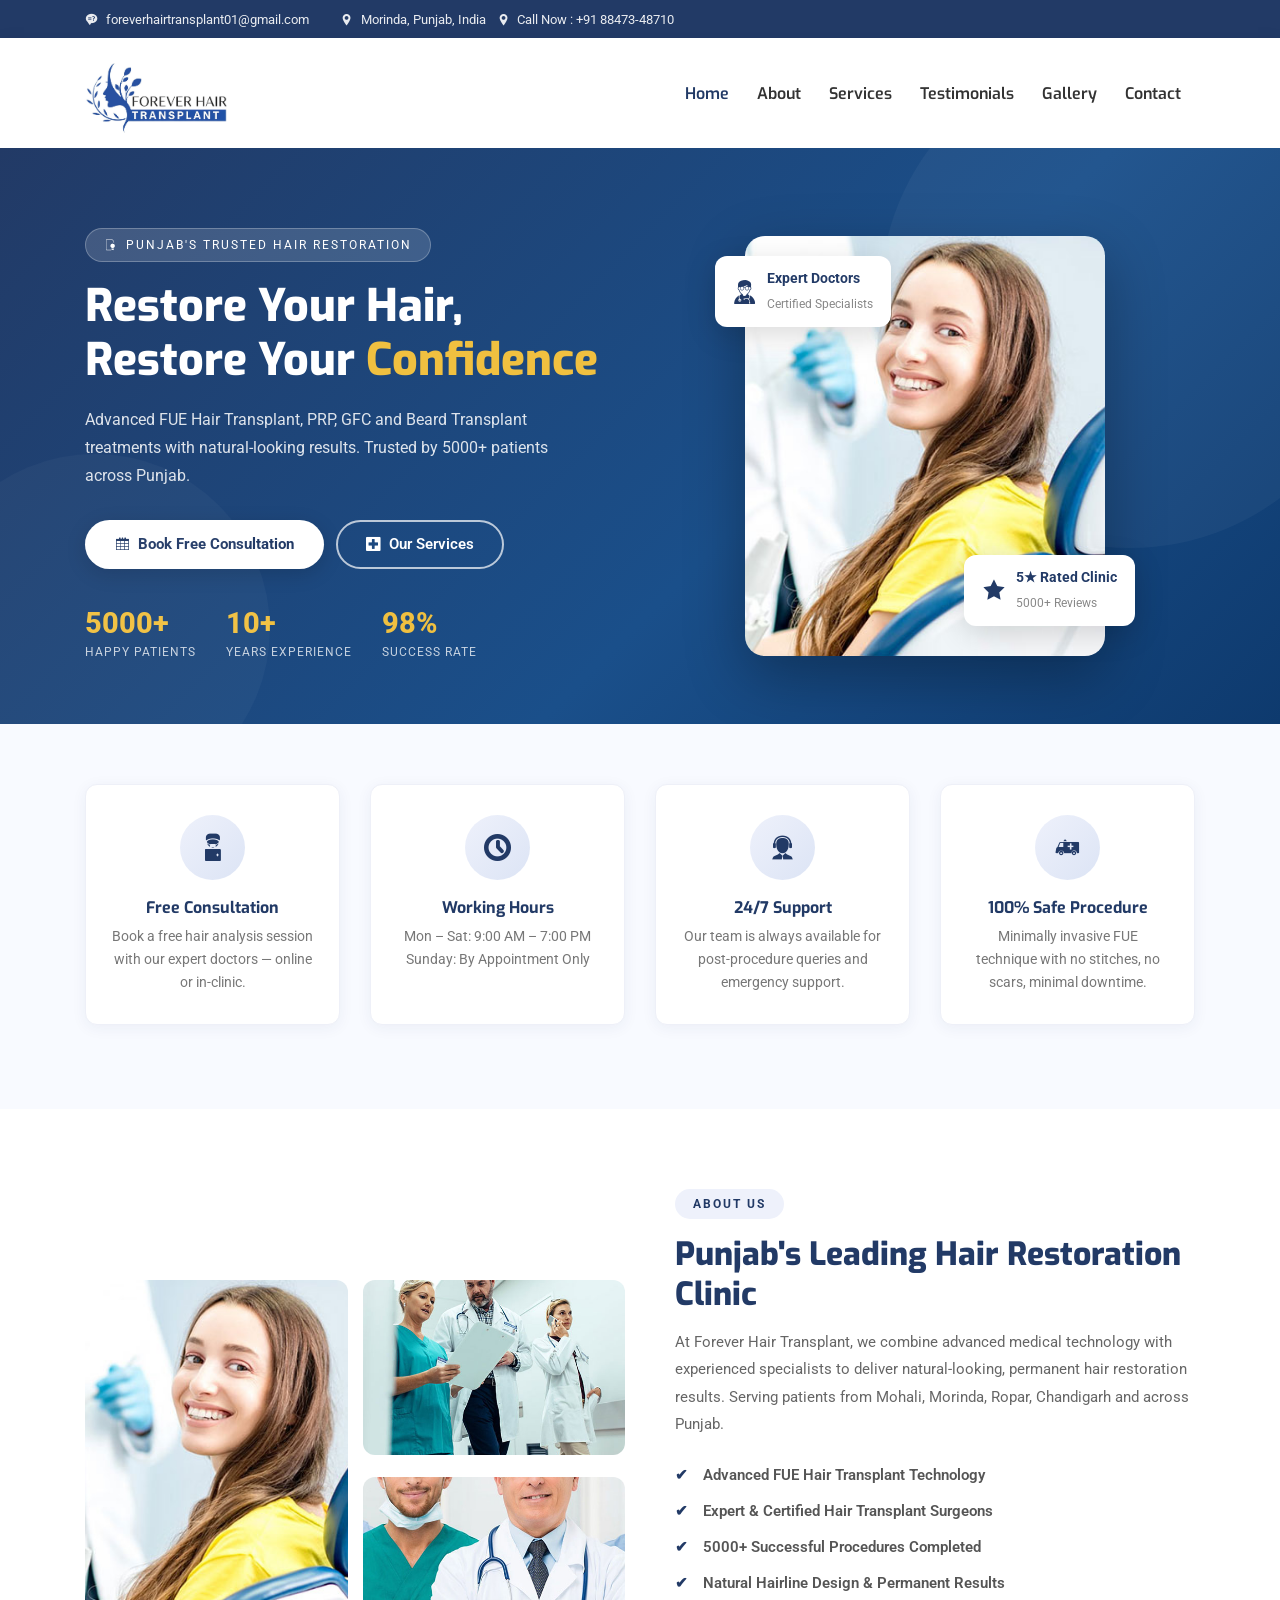
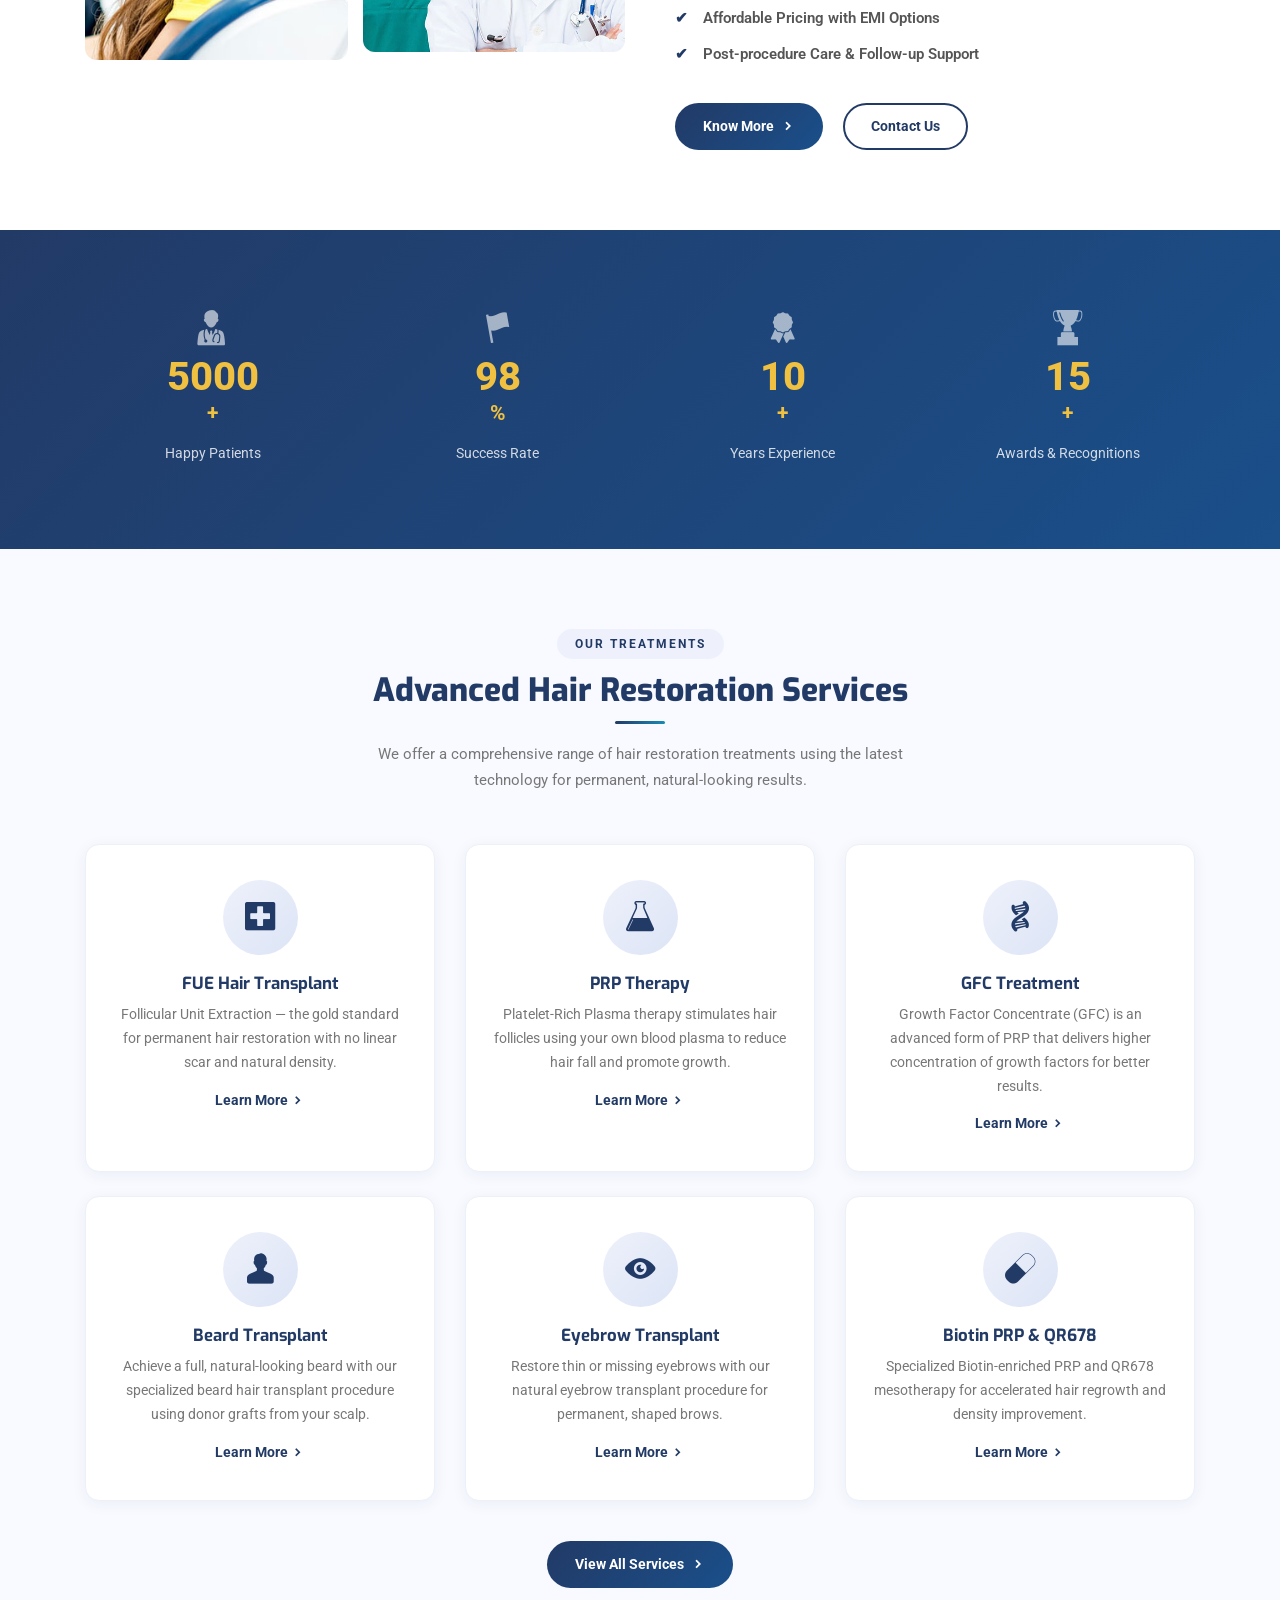
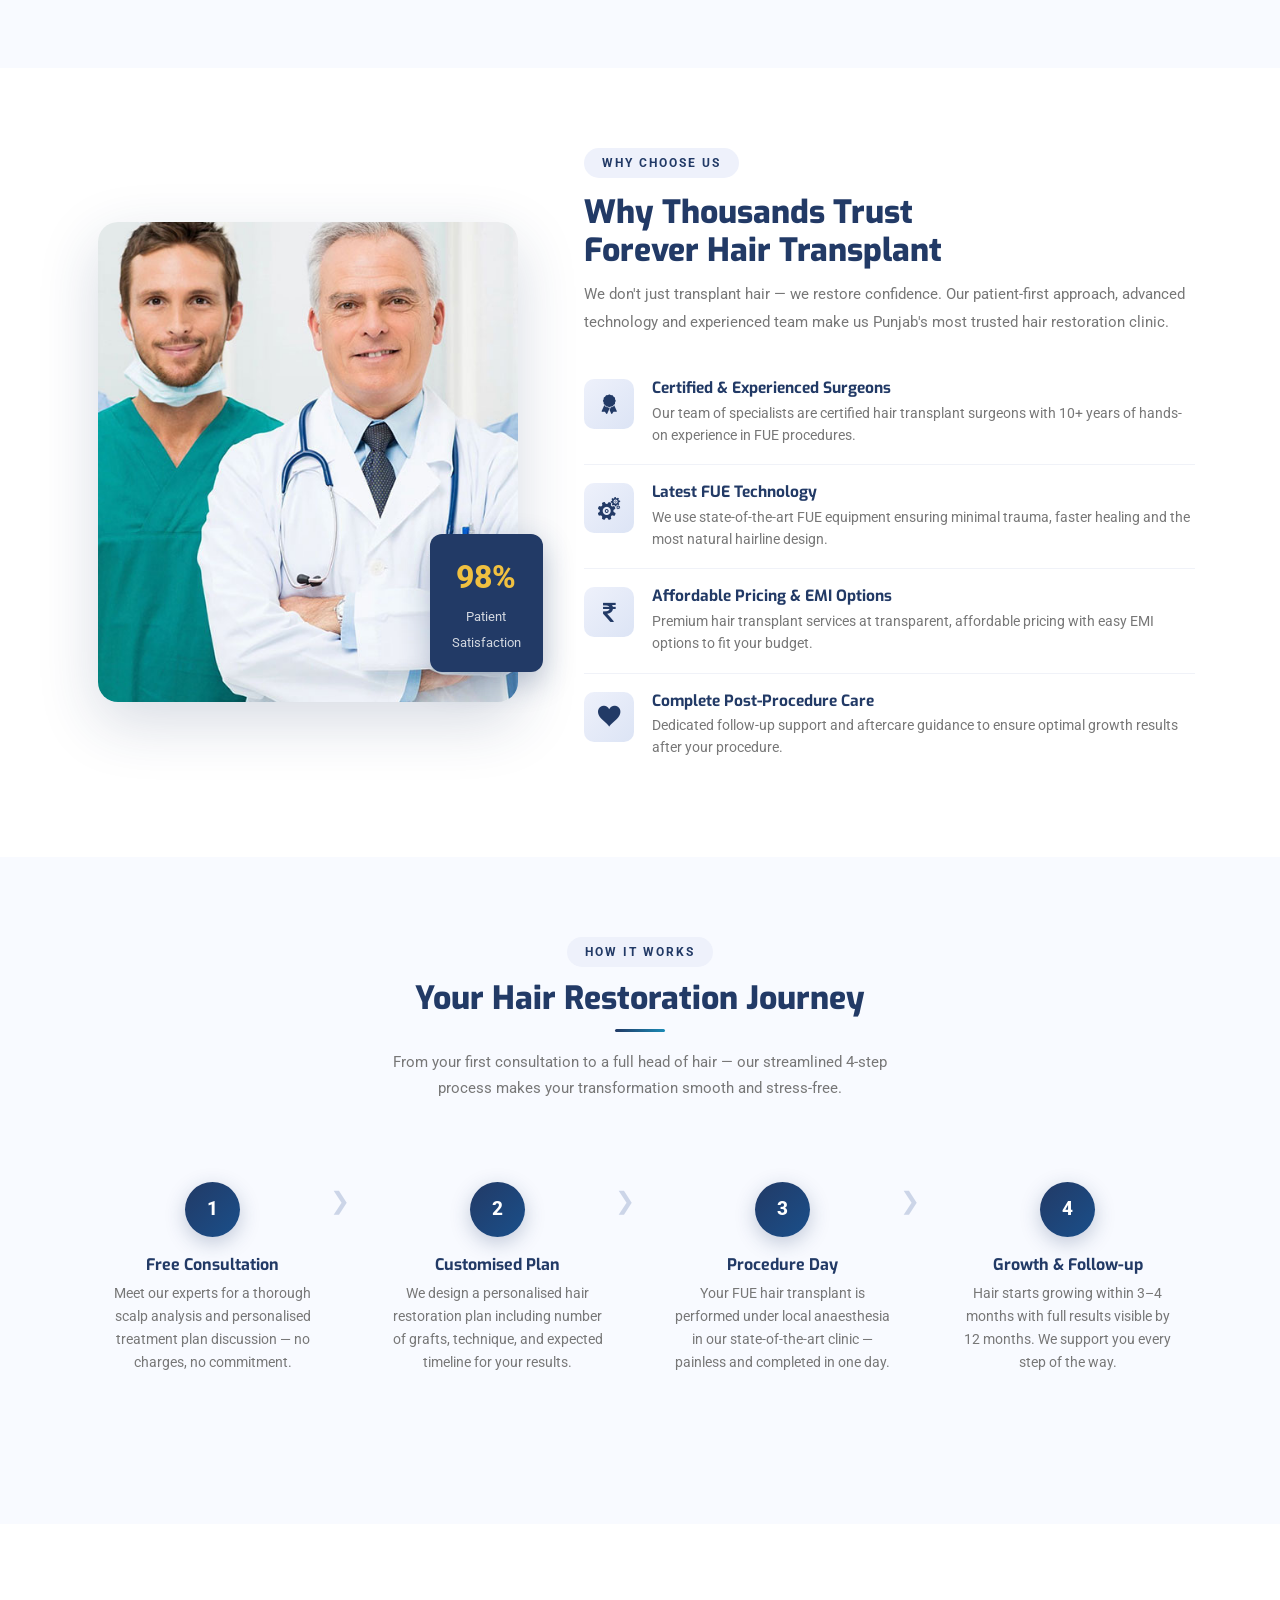
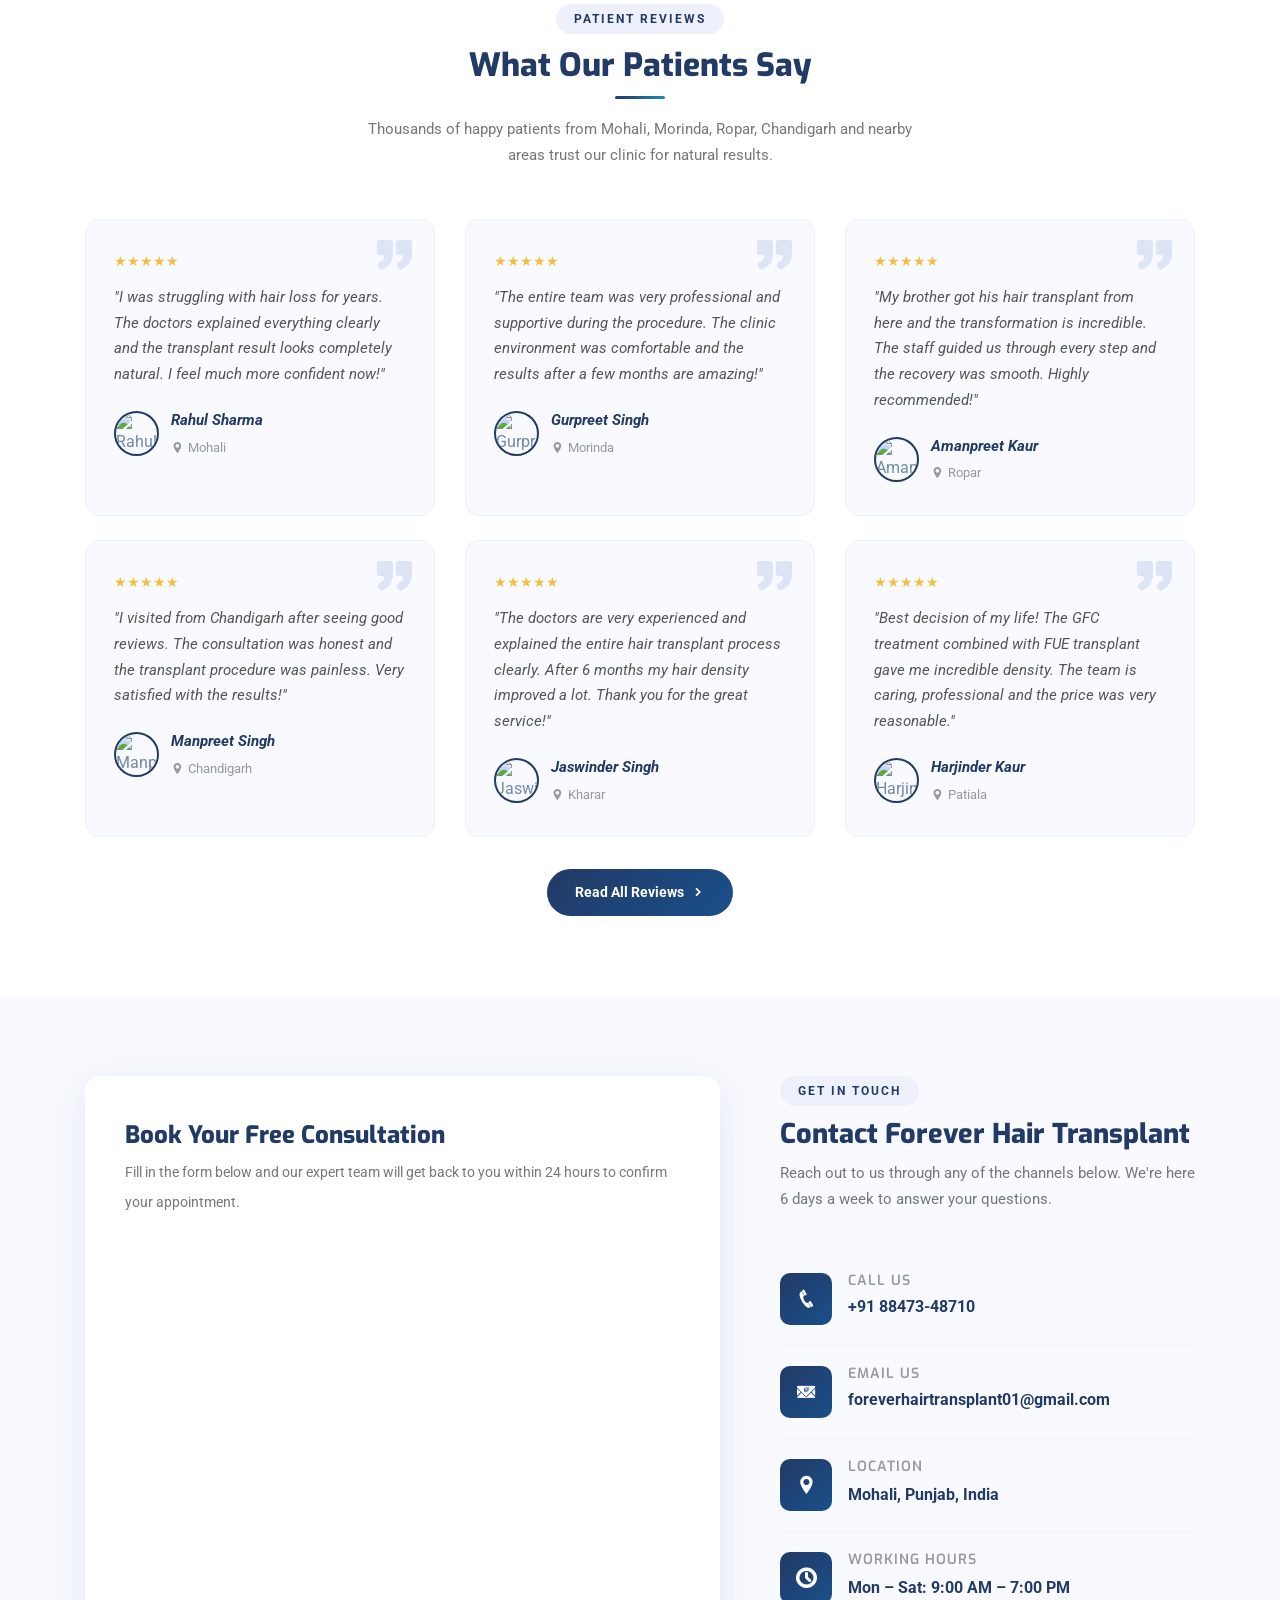
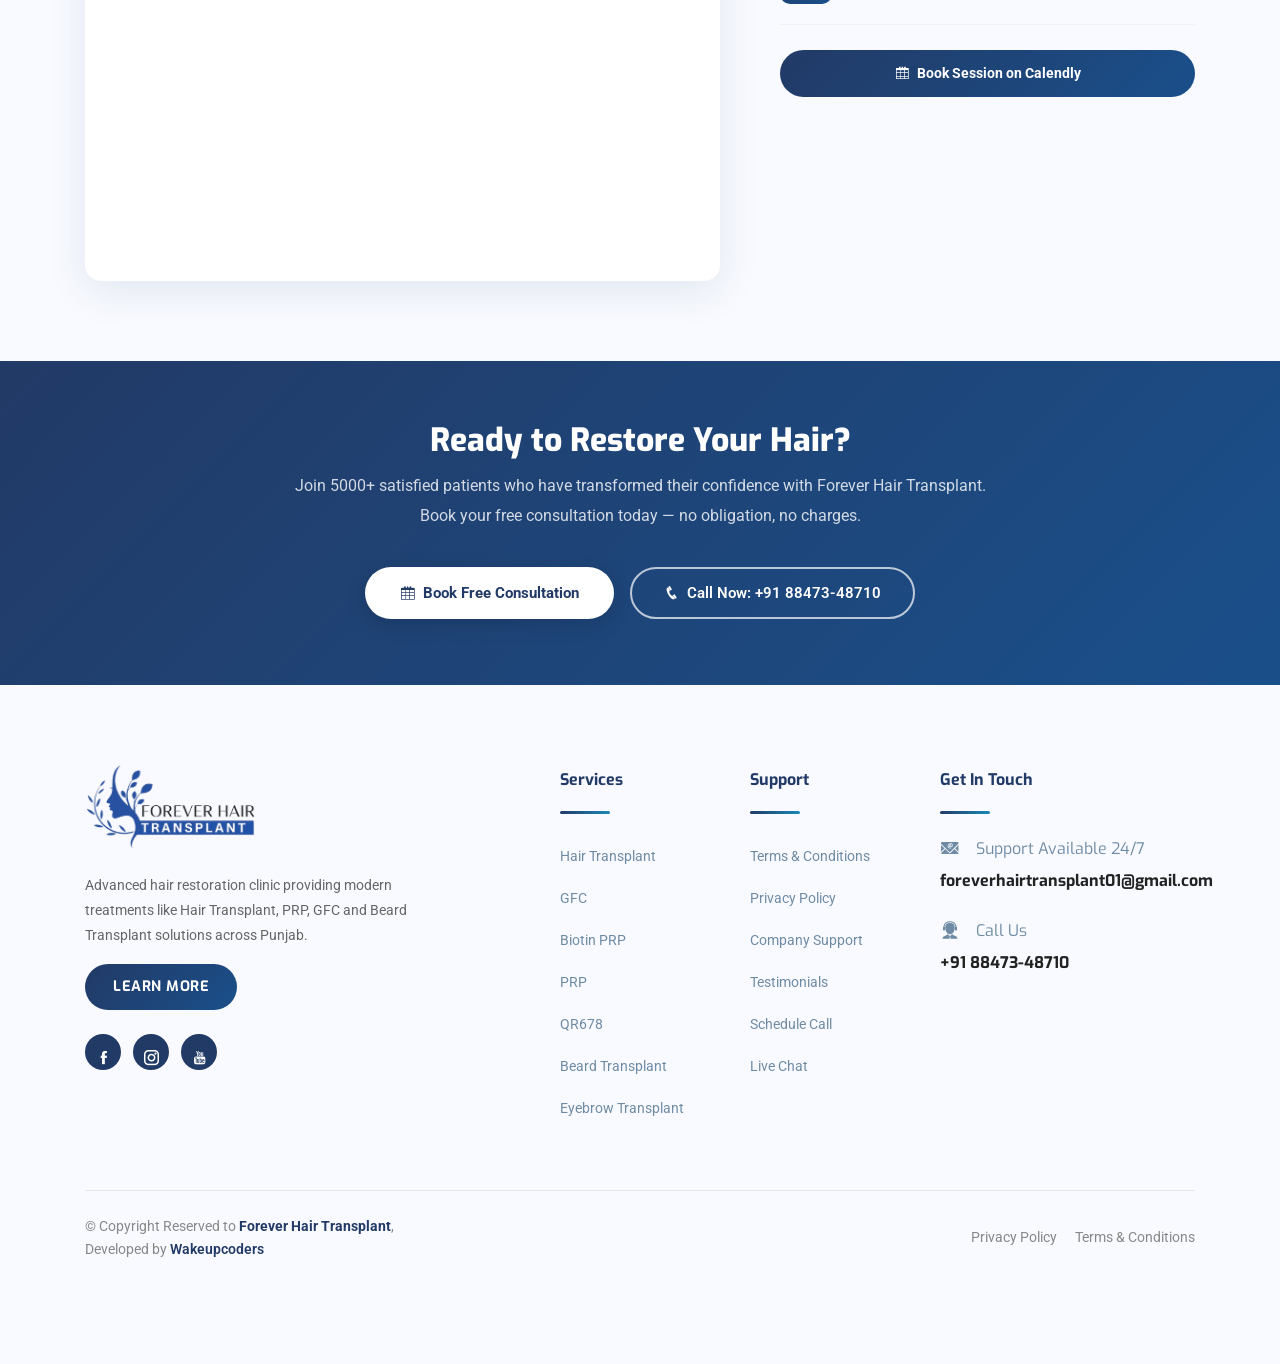
==== commit 617c80ef: "index and contact improved." ====
--- a/index.html
+++ b/index.html
@@ -2,73 +2,77 @@
 <html lang="en">
 
 <head>
-  <meta charset="UTF-8">
-  <meta name="viewport" content="width=device-width, initial-scale=1.0">
-
-  <title>Forever Hair Transplant | Best Hair Transplant Clinic in Mohali & Punjab</title>
-
-  <meta name="description" content="Forever Hair Transplant offers advanced FUE Hair Transplant, PRP, GFC, Beard & Eyebrow Transplant in Mohali, Punjab. Natural results, expert doctors, 5000+ happy patients. Book free consultation today.">
-  <meta name="keywords" content="hair transplant Mohali, hair transplant Punjab, FUE hair transplant, PRP therapy, GFC treatment, beard transplant, eyebrow transplant, hair loss treatment, best hair transplant clinic Punjab, Forever Hair Transplant">
-  <meta name="author" content="Wakeupcoders">
-  <meta name="robots" content="index, follow">
-  <meta name="geo.region" content="IN-PB">
-  <meta name="geo.placename" content="Mohali, Punjab, India">
-
-  <!-- Open Graph -->
-  <meta property="og:title" content="Forever Hair Transplant | Best Hair Transplant Clinic in Punjab">
-  <meta property="og:description" content="Advanced FUE Hair Transplant, PRP, GFC and Beard Transplant in Mohali. 5000+ satisfied patients. Book your free consultation now.">
-  <meta property="og:type" content="website">
-  <meta property="og:url" content="https://foreverhairtransplant.in">
-  <meta property="og:image" content="images/og-image.jpg">
-  <meta property="og:locale" content="en_IN">
-
-  <!-- Twitter Card -->
-  <meta name="twitter:card" content="summary_large_image">
-  <meta name="twitter:title" content="Forever Hair Transplant | Punjab">
-  <meta name="twitter:description" content="Advanced hair restoration clinic – FUE, PRP, GFC, Beard Transplant. 5000+ happy patients across Punjab.">
-
-  <!-- Canonical -->
-  <link rel="canonical" href="https://foreverhairtransplant.in/index.html">
-
-  <!-- Favicon -->
-  <link rel="shortcut icon" type="image/x-icon" href="/images/favicon.ico">
-
-  <!-- CSS -->
-  <link rel="stylesheet" href="plugins/bootstrap/css/bootstrap.min.css">
-  <link rel="stylesheet" href="plugins/icofont/icofont.min.css">
-  <link rel="stylesheet" href="plugins/slick-carousel/slick/slick.css">
-  <link rel="stylesheet" href="plugins/slick-carousel/slick/slick-theme.css">
-  <link rel="stylesheet" href="css/style.css">
-
-  <!-- Google Fonts -->
-  <link href="https://fonts.googleapis.com/css2?family=Nunito:wght@400;600;700;800&display=swap" rel="stylesheet">
-
-  <!-- Google tag (gtag.js) -->
-  <script async src="https://www.googletagmanager.com/gtag/js?id=G-NWPSKLHW2H"></script>
-  <script>
-    window.dataLayer = window.dataLayer || [];
-    function gtag() { dataLayer.push(arguments); }
-    gtag('js', new Date());
-    gtag('config', 'G-NWPSKLHW2H');
-  </script>
-
-  <!-- Calendly badge widget -->
-  <link href="https://assets.calendly.com/assets/external/widget.css" rel="stylesheet">
-  <script src="https://assets.calendly.com/assets/external/widget.js" type="text/javascript" async></script>
-  <script type="text/javascript">
-    window.onload = function () {
-      Calendly.initBadgeWidget({
-        url: 'https://calendly.com/foreverhairtransplant01/30min?primary_color=223a66',
-        text: 'Book Your Session',
-        color: '#223a66',
-        textColor: '#ffffff',
-        branding: false
-      });
-    }
-  </script>
-
-  <!-- Schema.org Structured Data -->
-  <script type="application/ld+json">
+	<meta charset="UTF-8">
+	<meta name="viewport" content="width=device-width, initial-scale=1.0">
+
+	<title>Forever Hair Transplant | Best Hair Transplant Clinic in Mohali & Punjab</title>
+
+	<meta name="description"
+		content="Forever Hair Transplant offers advanced FUE Hair Transplant, PRP, GFC, Beard & Eyebrow Transplant in Mohali, Punjab. Natural results, expert doctors, 5000+ happy patients. Book free consultation today.">
+	<meta name="keywords"
+		content="hair transplant Mohali, hair transplant Punjab, FUE hair transplant, PRP therapy, GFC treatment, beard transplant, eyebrow transplant, hair loss treatment, best hair transplant clinic Punjab, Forever Hair Transplant">
+	<meta name="author" content="Wakeupcoders">
+	<meta name="robots" content="index, follow">
+	<meta name="geo.region" content="IN-PB">
+	<meta name="geo.placename" content="Mohali, Punjab, India">
+
+	<!-- Open Graph -->
+	<meta property="og:title" content="Forever Hair Transplant | Best Hair Transplant Clinic in Punjab">
+	<meta property="og:description"
+		content="Advanced FUE Hair Transplant, PRP, GFC and Beard Transplant in Mohali. 5000+ satisfied patients. Book your free consultation now.">
+	<meta property="og:type" content="website">
+	<meta property="og:url" content="https://foreverhairtransplant.in">
+	<meta property="og:image" content="images/og-image.jpg">
+	<meta property="og:locale" content="en_IN">
+
+	<!-- Twitter Card -->
+	<meta name="twitter:card" content="summary_large_image">
+	<meta name="twitter:title" content="Forever Hair Transplant | Punjab">
+	<meta name="twitter:description"
+		content="Advanced hair restoration clinic – FUE, PRP, GFC, Beard Transplant. 5000+ happy patients across Punjab.">
+
+	<!-- Canonical -->
+	<link rel="canonical" href="https://foreverhairtransplant.in/index.html">
+
+	<!-- Favicon -->
+	<link rel="shortcut icon" type="image/x-icon" href="/images/favicon.ico">
+
+	<!-- CSS -->
+	<link rel="stylesheet" href="plugins/bootstrap/css/bootstrap.min.css">
+	<link rel="stylesheet" href="plugins/icofont/icofont.min.css">
+	<link rel="stylesheet" href="plugins/slick-carousel/slick/slick.css">
+	<link rel="stylesheet" href="plugins/slick-carousel/slick/slick-theme.css">
+	<link rel="stylesheet" href="css/style.css">
+
+	<!-- Google Fonts -->
+	<link href="https://fonts.googleapis.com/css2?family=Nunito:wght@400;600;700;800&display=swap" rel="stylesheet">
+
+	<!-- Google tag (gtag.js) -->
+	<script async src="https://www.googletagmanager.com/gtag/js?id=G-NWPSKLHW2H"></script>
+	<script>
+		window.dataLayer = window.dataLayer || [];
+		function gtag() { dataLayer.push(arguments); }
+		gtag('js', new Date());
+		gtag('config', 'G-NWPSKLHW2H');
+	</script>
+
+	<!-- Calendly badge widget -->
+	<link href="https://assets.calendly.com/assets/external/widget.css" rel="stylesheet">
+	<script src="https://assets.calendly.com/assets/external/widget.js" type="text/javascript" async></script>
+	<script type="text/javascript">
+		window.onload = function () {
+			Calendly.initBadgeWidget({
+				url: 'https://calendly.com/foreverhairtransplant01/30min?primary_color=223a66',
+				text: 'Book Your Session',
+				color: '#223a66',
+				textColor: '#ffffff',
+				branding: false
+			});
+		}
+	</script>
+
+	<!-- Schema.org Structured Data -->
+	<script type="application/ld+json">
   {
     "@context": "https://schema.org",
     "@type": "MedicalClinic",
@@ -91,1374 +95,1989 @@
   }
   </script>
 
-  <style>
-    /* =============================================
+	<style>
+		/* =============================================
        GLOBAL MOBILE FIXES & CUSTOM STYLES
     ============================================= */
-    *, *::before, *::after { box-sizing: border-box; }
-
-    body { overflow-x: hidden; }
-
-    img { max-width: 100%; height: auto; }
-
-    /* ---- HEADER TOP BAR ---- */
-    .header-top-bar {
-      background: #223a66;
-      padding: 8px 0;
-    }
-    .top-bar-info li a,
-    .top-bar-info li {
-      color: rgba(255,255,255,0.9);
-      font-size: 0.82rem;
-    }
-    .top-right-bar a { color: #fff; }
-    .top-right-bar .h4 { font-size: 1.1rem; }
-
-    @media (max-width: 991px) {
-      .top-bar-info .list-inline-item { display: block; margin-bottom: 2px; }
-      .top-right-bar { text-align: center !important; }
-    }
-
-    /* ---- NAVBAR ---- */
-    .navigation {
-      background: #fff;
-      box-shadow: 0 2px 15px rgba(0,0,0,0.08);
-      padding: 10px 0;
-    }
-    .navbar-brand img { height: 55px; width: auto; }
-    .nav-link { font-weight: 600; color: #333 !important; font-size: 0.92rem; padding: 8px 14px !important; }
-    .nav-item.active .nav-link { color: #223a66 !important; }
-    .nav-link:hover { color: #223a66 !important; }
-
-    @media (max-width: 991px) {
-      .navbar-collapse { background: #fff; padding: 10px 15px; border-top: 1px solid #eee; }
-      .navbar-toggler { border: none; outline: none; font-size: 1.4rem; color: #223a66; }
-    }
-
-    /* ---- HERO BANNER ---- */
-    .hero-section {
-      background: linear-gradient(135deg, #223a66 0%, #1a4f8a 60%, #0e3a6e 100%);
-      padding: 80px 0 60px;
-      position: relative;
-      overflow: hidden;
-      min-height: 520px;
-      display: flex;
-      align-items: center;
-    }
-    .hero-section::before {
-      content: '';
-      position: absolute;
-      top: -100px; right: -100px;
-      width: 500px; height: 500px;
-      border-radius: 50%;
-      background: rgba(255,255,255,0.04);
-    }
-    .hero-section::after {
-      content: '';
-      position: absolute;
-      bottom: -80px; left: -80px;
-      width: 350px; height: 350px;
-      border-radius: 50%;
-      background: rgba(255,255,255,0.03);
-    }
-    .hero-badge {
-      display: inline-block;
-      background: rgba(255,255,255,0.15);
-      color: #fff;
-      padding: 6px 18px;
-      border-radius: 30px;
-      font-size: 0.78rem;
-      letter-spacing: 2px;
-      text-transform: uppercase;
-      margin-bottom: 18px;
-      border: 1px solid rgba(255,255,255,0.25);
-    }
-    .hero-section h1 {
-      color: #fff;
-      font-size: 2.8rem;
-      font-weight: 800;
-      line-height: 1.2;
-      margin-bottom: 18px;
-    }
-    .hero-section h1 span { color: #f0c040; }
-    .hero-section p {
-      color: rgba(255,255,255,0.85);
-      font-size: 1rem;
-      line-height: 1.75;
-      margin-bottom: 30px;
-      max-width: 500px;
-    }
-    .hero-btns { display: flex; gap: 12px; flex-wrap: wrap; }
-    .btn-hero-primary {
-      background: #fff;
-      color: #223a66 !important;
-      padding: 13px 30px;
-      border-radius: 50px;
-      font-weight: 700;
-      font-size: 0.92rem;
-      text-decoration: none;
-      display: inline-flex;
-      align-items: center;
-      gap: 8px;
-      transition: all 0.3s;
-      box-shadow: 0 5px 20px rgba(0,0,0,0.15);
-    }
-    .btn-hero-primary:hover { transform: translateY(-2px); box-shadow: 0 8px 25px rgba(0,0,0,0.2); text-decoration: none; color: #223a66 !important; }
-    .btn-hero-outline {
-      border: 2px solid rgba(255,255,255,0.7);
-      color: #fff !important;
-      padding: 11px 28px;
-      border-radius: 50px;
-      font-weight: 600;
-      font-size: 0.92rem;
-      text-decoration: none;
-      display: inline-flex;
-      align-items: center;
-      gap: 8px;
-      transition: all 0.3s;
-    }
-    .btn-hero-outline:hover { background: rgba(255,255,255,0.1); transform: translateY(-2px); text-decoration: none; color: #fff !important; }
-    .hero-stats {
-      display: flex;
-      gap: 30px;
-      margin-top: 40px;
-      flex-wrap: wrap;
-    }
-    .hero-stat-item { text-align: left; }
-    .hero-stat-item .num { font-size: 1.8rem; font-weight: 800; color: #f0c040; display: block; line-height: 1; }
-    .hero-stat-item .lbl { font-size: 0.78rem; color: rgba(255,255,255,0.75); text-transform: uppercase; letter-spacing: 1px; }
-    .hero-image-col {
-      display: flex;
-      align-items: center;
-      justify-content: center;
-      position: relative;
-    }
-    .hero-img-wrap {
-      position: relative;
-      display: inline-block;
-    }
-    .hero-img-wrap img {
-      width: 360px;
-      height: 420px;
-      object-fit: cover;
-      border-radius: 20px;
-      box-shadow: 0 20px 60px rgba(0,0,0,0.3);
-    }
-    .hero-badge-float {
-      position: absolute;
-      background: #fff;
-      border-radius: 12px;
-      padding: 12px 18px;
-      box-shadow: 0 8px 30px rgba(0,0,0,0.15);
-      display: flex;
-      align-items: center;
-      gap: 10px;
-    }
-    .hero-badge-float.top-left {
-      top: 20px; left: -30px;
-    }
-    .hero-badge-float.bottom-right {
-      bottom: 30px; right: -30px;
-    }
-    .hero-badge-float i { font-size: 1.5rem; color: #223a66; }
-    .hero-badge-float .hbf-text strong { display: block; font-size: 0.85rem; color: #223a66; font-weight: 700; }
-    .hero-badge-float .hbf-text span { font-size: 0.75rem; color: #888; }
-
-    @media (max-width: 991px) {
-      .hero-section { padding: 60px 0 40px; min-height: auto; }
-      .hero-section h1 { font-size: 2rem; }
-      .hero-image-col { display: none; }
-      .hero-stats { gap: 20px; }
-      .hero-stat-item .num { font-size: 1.4rem; }
-    }
-    @media (max-width: 576px) {
-      .hero-section h1 { font-size: 1.7rem; }
-      .hero-section p { font-size: 0.92rem; }
-      .btn-hero-primary, .btn-hero-outline { padding: 11px 20px; font-size: 0.85rem; }
-    }
-
-    /* ---- FEATURES / QUICK INFO ---- */
-    .features-bar {
-      background: #fff;
-      padding: 0;
-      margin-top: -2px;
-    }
-    .feature-card {
-      background: #fff;
-      border: 1px solid #eef0f8;
-      border-radius: 12px;
-      padding: 30px 25px;
-      text-align: center;
-      transition: all 0.3s;
-      height: 100%;
-      box-shadow: 0 3px 15px rgba(34,58,102,0.06);
-    }
-    .feature-card:hover {
-      box-shadow: 0 10px 30px rgba(34,58,102,0.12);
-      transform: translateY(-4px);
-      border-color: #223a66;
-    }
-    .feature-card .icon {
-      width: 65px; height: 65px;
-      background: linear-gradient(135deg, #eef1fb, #dce4f5);
-      border-radius: 50%;
-      display: flex;
-      align-items: center;
-      justify-content: center;
-      margin: 0 auto 18px;
-    }
-    .feature-card .icon i { font-size: 1.7rem; color: #223a66; }
-    .feature-card h5 { font-size: 1rem; font-weight: 700; color: #223a66; margin-bottom: 8px; }
-    .feature-card p { font-size: 0.87rem; color: #777; line-height: 1.65; margin: 0; }
-    .features-section { padding: 60px 0; background: #f8faff; }
-
-    /* ---- SECTION TITLE ---- */
-    .sec-title { text-align: center; margin-bottom: 50px; }
-    .sec-title .tag {
-      display: inline-block;
-      background: #eef1fb;
-      color: #223a66;
-      padding: 5px 18px;
-      border-radius: 30px;
-      font-size: 0.78rem;
-      font-weight: 700;
-      text-transform: uppercase;
-      letter-spacing: 2px;
-      margin-bottom: 12px;
-    }
-    .sec-title h2 { font-size: 2rem; font-weight: 800; color: #223a66; margin-bottom: 12px; }
-    .sec-title p { color: #777; font-size: 0.95rem; max-width: 550px; margin: 0 auto; line-height: 1.7; }
-    .divider-line {
-      width: 50px; height: 3px;
-      background: linear-gradient(to right, #223a66, #1a8ab5);
-      border-radius: 2px;
-      margin: 12px auto 18px;
-    }
-
-    /* ---- ABOUT SECTION ---- */
-    .about-section { padding: 80px 0; background: #fff; }
-    .about-img-grid {
-      display: grid;
-      grid-template-columns: 1fr 1fr;
-      grid-template-rows: auto auto;
-      gap: 15px;
-    }
-    .about-img-grid img {
-      width: 100%;
-      border-radius: 12px;
-      object-fit: cover;
-    }
-    .about-img-grid img:first-child {
-      grid-column: 1 / 2;
-      grid-row: 1 / 3;
-      height: 380px;
-    }
-    .about-img-grid img:nth-child(2) { height: 175px; }
-    .about-img-grid img:nth-child(3) { height: 175px; }
-    .about-content { padding-left: 20px; }
-    .about-content .tag {
-      display: inline-block;
-      background: #eef1fb;
-      color: #223a66;
-      padding: 5px 18px;
-      border-radius: 30px;
-      font-size: 0.78rem;
-      font-weight: 700;
-      text-transform: uppercase;
-      letter-spacing: 2px;
-      margin-bottom: 15px;
-    }
-    .about-content h2 { font-size: 2rem; font-weight: 800; color: #223a66; margin-bottom: 15px; line-height: 1.25; }
-    .about-content p { color: #666; font-size: 0.95rem; line-height: 1.8; margin-bottom: 20px; }
-    .about-list { list-style: none; padding: 0; margin: 0 0 30px 0; }
-    .about-list li {
-      color: #555;
-      font-size: 0.93rem;
-      padding: 6px 0 6px 28px;
-      position: relative;
-      font-weight: 600;
-    }
-    .about-list li::before {
-      content: "\2714";
-      color: #223a66;
-      position: absolute;
-      left: 0;
-    }
-
-    @media (max-width: 991px) {
-      .about-img-grid { margin-bottom: 35px; }
-      .about-content { padding-left: 0; }
-      .about-content h2 { font-size: 1.6rem; }
-    }
-    @media (max-width: 576px) {
-      .about-img-grid img:first-child { height: 240px; }
-      .about-img-grid img:nth-child(2), .about-img-grid img:nth-child(3) { height: 110px; }
-    }
-
-    /* ---- STATS ---- */
-    .stats-section {
-      background: linear-gradient(135deg, #223a66 0%, #1a4f8a 100%);
-      padding: 60px 0;
-    }
-    .stat-item { text-align: center; padding: 20px 10px; }
-    .stat-item i { font-size: 2.2rem; color: rgba(255,255,255,0.6); display: block; margin-bottom: 12px; }
-    .stat-item .num { font-size: 2.5rem; font-weight: 800; color: #f0c040; display: block; line-height: 1; }
-    .stat-item .suffix { font-size: 1.3rem; color: #f0c040; font-weight: 700; }
-    .stat-item p { color: rgba(255,255,255,0.8); margin: 8px 0 0; font-size: 0.9rem; }
-    .stat-divider { width: 1px; background: rgba(255,255,255,0.15); }
-
-    @media (max-width: 576px) {
-      .stat-item .num { font-size: 2rem; }
-      .stat-divider { display: none; }
-    }
-
-    /* ---- SERVICES ---- */
-    .services-section { padding: 80px 0; background: #f8faff; }
-    .service-card {
-      background: #fff;
-      border-radius: 14px;
-      padding: 35px 28px;
-      text-align: center;
-      transition: all 0.35s;
-      box-shadow: 0 3px 15px rgba(34,58,102,0.06);
-      border: 1px solid #eef0f8;
-      height: 100%;
-      position: relative;
-      overflow: hidden;
-    }
-    .service-card::before {
-      content: '';
-      position: absolute;
-      top: 0; left: 0; right: 0;
-      height: 3px;
-      background: linear-gradient(to right, #223a66, #1a8ab5);
-      transform: scaleX(0);
-      transition: transform 0.35s;
-    }
-    .service-card:hover::before { transform: scaleX(1); }
-    .service-card:hover {
-      box-shadow: 0 15px 40px rgba(34,58,102,0.13);
-      transform: translateY(-6px);
-    }
-    .service-icon {
-      width: 75px; height: 75px;
-      background: linear-gradient(135deg, #eef1fb, #dce4f5);
-      border-radius: 50%;
-      display: flex;
-      align-items: center;
-      justify-content: center;
-      margin: 0 auto 18px;
-      transition: all 0.35s;
-    }
-    .service-card:hover .service-icon {
-      background: linear-gradient(135deg, #223a66, #1a4f8a);
-    }
-    .service-icon i { font-size: 1.9rem; color: #223a66; transition: color 0.35s; }
-    .service-card:hover .service-icon i { color: #fff; }
-    .service-card h5 { font-size: 1.05rem; font-weight: 700; color: #223a66; margin-bottom: 10px; }
-    .service-card p { font-size: 0.88rem; color: #777; line-height: 1.7; margin: 0; }
-    .service-link {
-      display: inline-block;
-      margin-top: 15px;
-      color: #223a66;
-      font-size: 0.85rem;
-      font-weight: 700;
-      text-decoration: none;
-    }
-    .service-link:hover { color: #1a4f8a; text-decoration: underline; }
-
-    /* ---- WHY CHOOSE US ---- */
-    .why-section { padding: 80px 0; background: #fff; }
-    .why-img-col { display: flex; align-items: center; justify-content: center; }
-    .why-img-wrap {
-      position: relative;
-      display: inline-block;
-    }
-    .why-img-wrap img {
-      width: 420px;
-      height: 480px;
-      object-fit: cover;
-      border-radius: 20px;
-      box-shadow: 0 20px 60px rgba(34,58,102,0.18);
-    }
-    .why-badge-float {
-      position: absolute;
-      bottom: 30px; right: -25px;
-      background: #223a66;
-      color: #fff;
-      border-radius: 12px;
-      padding: 18px 22px;
-      text-align: center;
-      box-shadow: 0 10px 30px rgba(34,58,102,0.3);
-    }
-    .why-badge-float .big { font-size: 2rem; font-weight: 800; color: #f0c040; display: block; }
-    .why-badge-float span { font-size: 0.8rem; color: rgba(255,255,255,0.8); }
-    .why-item {
-      display: flex;
-      align-items: flex-start;
-      gap: 18px;
-      padding: 18px 0;
-      border-bottom: 1px solid #f0f2f8;
-    }
-    .why-item:last-child { border-bottom: none; }
-    .why-item-icon {
-      width: 50px; height: 50px;
-      background: linear-gradient(135deg, #eef1fb, #dce4f5);
-      border-radius: 10px;
-      display: flex;
-      align-items: center;
-      justify-content: center;
-      flex-shrink: 0;
-    }
-    .why-item-icon i { font-size: 1.4rem; color: #223a66; }
-    .why-item h6 { font-size: 0.97rem; font-weight: 700; color: #223a66; margin-bottom: 4px; }
-    .why-item p { font-size: 0.87rem; color: #777; line-height: 1.6; margin: 0; }
-
-    @media (max-width: 991px) {
-      .why-img-col { margin-bottom: 40px; }
-      .why-img-wrap img { width: 100%; height: 300px; }
-      .why-badge-float { right: 10px; }
-    }
-
-    /* ---- PROCESS SECTION ---- */
-    .process-section { padding: 80px 0; background: #f8faff; }
-    .process-step {
-      text-align: center;
-      padding: 30px 20px;
-      position: relative;
-    }
-    .process-step::after {
-      content: '\276F';
-      position: absolute;
-      right: -10px;
-      top: 30px;
-      color: #ccd5e8;
-      font-size: 1.5rem;
-    }
-    .col-lg-3:last-child .process-step::after { display: none; }
-    .step-num {
-      width: 55px; height: 55px;
-      border-radius: 50%;
-      background: linear-gradient(135deg, #223a66, #1a4f8a);
-      color: #fff;
-      font-size: 1.2rem;
-      font-weight: 800;
-      display: flex;
-      align-items: center;
-      justify-content: center;
-      margin: 0 auto 18px;
-      box-shadow: 0 6px 20px rgba(34,58,102,0.25);
-    }
-    .process-step h5 { font-size: 1rem; font-weight: 700; color: #223a66; margin-bottom: 8px; }
-    .process-step p { font-size: 0.87rem; color: #777; line-height: 1.65; }
-
-    @media (max-width: 767px) {
-      .process-step::after { display: none; }
-    }
-
-    /* ---- TESTIMONIALS ---- */
-    .testimonials-section { padding: 80px 0; background: #fff; }
-    .testimonial-card {
-      background: #f8faff;
-      border-radius: 14px;
-      padding: 30px 28px;
-      position: relative;
-      border: 1px solid #eef0f8;
-      height: 100%;
-    }
-    .testimonial-card .quote-icon {
-      font-size: 2.5rem;
-      color: #dce4f5;
-      position: absolute;
-      top: 15px; right: 20px;
-    }
-    .testimonial-card .stars { color: #f0c040; font-size: 0.9rem; margin-bottom: 12px; }
-    .testimonial-card p { color: #555; font-size: 0.92rem; line-height: 1.75; margin-bottom: 20px; font-style: italic; }
-    .testimonial-card .client-wrap { display: flex; align-items: center; gap: 12px; }
-    .testimonial-card .client-wrap img {
-      width: 45px; height: 45px;
-      border-radius: 50%;
-      object-fit: cover;
-      border: 2px solid #223a66;
-    }
-    .testimonial-card .client-name { font-weight: 700; color: #223a66; font-size: 0.92rem; margin: 0; }
-    .testimonial-card .client-loc { font-size: 0.8rem; color: #999; }
-
-    /* ---- APPOINTMENT SECTION ---- */
-    .appt-section { padding: 80px 0; background: #f8faff; }
-    .appt-form-wrap {
-      background: #fff;
-      border-radius: 16px;
-      padding: 45px 40px;
-      box-shadow: 0 10px 40px rgba(34,58,102,0.1);
-    }
-    .appt-form-wrap h3 { color: #223a66; font-size: 1.5rem; font-weight: 800; margin-bottom: 8px; }
-    .appt-form-wrap p { color: #777; font-size: 0.9rem; margin-bottom: 25px; }
-    .appt-form-wrap .form-control {
-      border-radius: 8px;
-      border: 1px solid #dde3f0;
-      padding: 12px 15px;
-      font-size: 0.9rem;
-      color: #333;
-      height: auto;
-    }
-    .appt-form-wrap .form-control:focus {
-      border-color: #223a66;
-      box-shadow: 0 0 0 3px rgba(34,58,102,0.08);
-    }
-    .appt-info-col { display: flex; flex-direction: column; justify-content: center; padding-left: 30px; }
-    .appt-info-item {
-      display: flex;
-      align-items: flex-start;
-      gap: 16px;
-      padding: 20px 0;
-      border-bottom: 1px solid #f0f2f8;
-    }
-    .appt-info-item:last-child { border-bottom: none; }
-    .appt-info-icon {
-      width: 52px; height: 52px;
-      background: linear-gradient(135deg, #223a66, #1a4f8a);
-      border-radius: 10px;
-      display: flex;
-      align-items: center;
-      justify-content: center;
-      flex-shrink: 0;
-    }
-    .appt-info-icon i { color: #fff; font-size: 1.3rem; }
-    .appt-info-item h6 { font-size: 0.88rem; color: #999; font-weight: 600; text-transform: uppercase; letter-spacing: 1px; margin-bottom: 4px; }
-    .appt-info-item a, .appt-info-item p { font-size: 0.97rem; font-weight: 700; color: #223a66; margin: 0; text-decoration: none; }
-
-    @media (max-width: 991px) {
-      .appt-form-wrap { padding: 30px 20px; }
-      .appt-info-col { padding-left: 0; margin-top: 35px; }
-    }
-
-    /* ---- CTA BANNER ---- */
-    .cta-banner {
-      background: linear-gradient(135deg, #223a66 0%, #1a4f8a 100%);
-      padding: 60px 0;
-      text-align: center;
-    }
-    .cta-banner h2 { color: #fff; font-size: 2rem; font-weight: 800; margin-bottom: 12px; }
-    .cta-banner p { color: rgba(255,255,255,0.8); font-size: 1rem; margin-bottom: 30px; }
-    .btn-cta-white {
-      background: #fff;
-      color: #223a66 !important;
-      padding: 14px 35px;
-      border-radius: 50px;
-      font-weight: 700;
-      font-size: 0.95rem;
-      text-decoration: none;
-      display: inline-flex;
-      align-items: center;
-      gap: 8px;
-      transition: all 0.3s;
-      box-shadow: 0 5px 20px rgba(0,0,0,0.15);
-      margin: 6px;
-    }
-    .btn-cta-white:hover { transform: translateY(-2px); box-shadow: 0 10px 30px rgba(0,0,0,0.2); text-decoration: none; color: #223a66 !important; }
-    .btn-cta-outline-w {
-      border: 2px solid rgba(255,255,255,0.7);
-      color: #fff !important;
-      padding: 12px 32px;
-      border-radius: 50px;
-      font-weight: 600;
-      font-size: 0.95rem;
-      text-decoration: none;
-      display: inline-flex;
-      align-items: center;
-      gap: 8px;
-      transition: all 0.3s;
-      margin: 6px;
-    }
-    .btn-cta-outline-w:hover { background: rgba(255,255,255,0.1); transform: translateY(-2px); text-decoration: none; color: #fff !important; }
-
-    @media (max-width: 576px) {
-      .cta-banner h2 { font-size: 1.5rem; }
-    }
-
-    /* ---- FOOTER ---- */
-    .footer { background: #f8faff; padding: 70px 0 0; }
-    .footer .widget p { color: #666; font-size: 0.9rem; line-height: 1.75; }
-    .footer h4 { font-size: 1rem; font-weight: 700; color: #223a66; }
-    .footer-menu li { margin-bottom: 6px; }
-    .footer-menu li a { color: #666; font-size: 0.9rem; text-decoration: none; transition: color 0.2s; }
-    .footer-menu li a:hover { color: #223a66; }
-    .footer-socials .list-inline-item a {
-      width: 36px; height: 36px;
-      border-radius: 50%;
-      background: #223a66;
-      color: #fff;
-      display: flex;
-      align-items: center;
-      justify-content: center;
-      font-size: 0.95rem;
-      transition: all 0.3s;
-    }
-    .footer-socials .list-inline-item a:hover { background: #1a4f8a; transform: translateY(-2px); }
-    .footer-btm {
-      border-top: 1px solid #e0e7f0;
-      margin-top: 50px;
-    }
-    .copyright { color: #888; font-size: 0.87rem; }
-    .copyright .text-color { color: #223a66; font-weight: 700; }
-    .copyright a { color: #223a66; text-decoration: none; }
-
-    @media (max-width: 767px) {
-      .footer { padding: 50px 0 0; }
-      .footer .col-lg-4, .footer .col-lg-2, .footer .col-lg-3 { margin-bottom: 30px; }
-    }
-
-    /* ---- UTILITY ---- */
-    .section { padding: 80px 0; }
-    .gray-bg { background: #f8faff; }
-    .text-color { color: #223a66; }
-    .btn-main {
-      background: linear-gradient(135deg, #223a66, #1a4f8a);
-      color: #fff;
-      border-radius: 50px;
-      padding: 12px 28px;
-      font-weight: 700;
-      font-size: 0.9rem;
-      text-decoration: none;
-      display: inline-block;
-      transition: all 0.3s;
-      border: none;
-    }
-    .btn-main:hover { color: #fff; transform: translateY(-2px); box-shadow: 0 8px 20px rgba(34,58,102,0.3); text-decoration: none; }
-    .btn-main-2 {
-      background: transparent;
-      border: 2px solid #223a66;
-      color: #223a66;
-      border-radius: 50px;
-      padding: 10px 26px;
-      font-weight: 700;
-      font-size: 0.9rem;
-      text-decoration: none;
-      display: inline-block;
-      transition: all 0.3s;
-    }
-    .btn-main-2:hover { background: #223a66; color: #fff; text-decoration: none; }
-    .divider {
-      width: 50px; height: 3px;
-      background: linear-gradient(to right, #223a66, #1a8ab5);
-      border-radius: 2px;
-      display: block;
-    }
-  </style>
+		*,
+		*::before,
+		*::after {
+			box-sizing: border-box;
+		}
+
+		body {
+			overflow-x: hidden;
+		}
+
+		img {
+			max-width: 100%;
+			height: auto;
+		}
+
+		/* ---- HEADER TOP BAR ---- */
+		.header-top-bar {
+			background: #223a66;
+			padding: 8px 0;
+		}
+
+		.top-bar-info li a,
+		.top-bar-info li {
+			color: rgba(255, 255, 255, 0.9);
+			font-size: 0.82rem;
+		}
+
+		.top-right-bar a {
+			color: #fff;
+		}
+
+		.top-right-bar .h4 {
+			font-size: 1.1rem;
+		}
+
+		@media (max-width: 991px) {
+			.top-bar-info .list-inline-item {
+				display: block;
+				margin-bottom: 2px;
+			}
+
+			.top-right-bar {
+				text-align: center !important;
+			}
+		}
+
+		/* ---- NAVBAR ---- */
+		.navigation {
+			background: #fff;
+			box-shadow: 0 2px 15px rgba(0, 0, 0, 0.08);
+			padding: 10px 0;
+		}
+
+		.navbar-brand img {
+			height: 70px;
+			width: auto;
+		}
+
+		.nav-link {
+			font-weight: 600;
+			color: #333 !important;
+			font-size: 0.92rem;
+			padding: 8px 14px !important;
+		}
+
+		.nav-item.active .nav-link {
+			color: #223a66 !important;
+		}
+
+		.nav-link:hover {
+			color: #223a66 !important;
+		}
+
+		@media (max-width: 991px) {
+			.navbar-collapse {
+				background: #fff;
+				padding: 10px 15px;
+				border-top: 1px solid #eee;
+			}
+
+			.navbar-toggler {
+				border: none;
+				outline: none;
+				font-size: 1.4rem;
+				color: #223a66;
+			}
+		}
+
+		/* ---- HERO BANNER ---- */
+		.hero-section {
+			background: linear-gradient(135deg, #223a66 0%, #1a4f8a 60%, #0e3a6e 100%);
+			padding: 80px 0 60px;
+			position: relative;
+			overflow: hidden;
+			min-height: 520px;
+			display: flex;
+			align-items: center;
+		}
+
+		.hero-section::before {
+			content: '';
+			position: absolute;
+			top: -100px;
+			right: -100px;
+			width: 500px;
+			height: 500px;
+			border-radius: 50%;
+			background: rgba(255, 255, 255, 0.04);
+		}
+
+		.hero-section::after {
+			content: '';
+			position: absolute;
+			bottom: -80px;
+			left: -80px;
+			width: 350px;
+			height: 350px;
+			border-radius: 50%;
+			background: rgba(255, 255, 255, 0.03);
+		}
+
+		.hero-badge {
+			display: inline-block;
+			background: rgba(255, 255, 255, 0.15);
+			color: #fff;
+			padding: 6px 18px;
+			border-radius: 30px;
+			font-size: 0.78rem;
+			letter-spacing: 2px;
+			text-transform: uppercase;
+			margin-bottom: 18px;
+			border: 1px solid rgba(255, 255, 255, 0.25);
+		}
+
+		.hero-section h1 {
+			color: #fff;
+			font-size: 2.8rem;
+			font-weight: 800;
+			line-height: 1.2;
+			margin-bottom: 18px;
+		}
+
+		.hero-section h1 span {
+			color: #f0c040;
+		}
+
+		.hero-section p {
+			color: rgba(255, 255, 255, 0.85);
+			font-size: 1rem;
+			line-height: 1.75;
+			margin-bottom: 30px;
+			max-width: 500px;
+		}
+
+		.hero-btns {
+			display: flex;
+			gap: 12px;
+			flex-wrap: wrap;
+		}
+
+		.btn-hero-primary {
+			background: #fff;
+			color: #223a66 !important;
+			padding: 13px 30px;
+			border-radius: 50px;
+			font-weight: 700;
+			font-size: 0.92rem;
+			text-decoration: none;
+			display: inline-flex;
+			align-items: center;
+			gap: 8px;
+			transition: all 0.3s;
+			box-shadow: 0 5px 20px rgba(0, 0, 0, 0.15);
+		}
+
+		.btn-hero-primary:hover {
+			transform: translateY(-2px);
+			box-shadow: 0 8px 25px rgba(0, 0, 0, 0.2);
+			text-decoration: none;
+			color: #223a66 !important;
+		}
+
+		.btn-hero-outline {
+			border: 2px solid rgba(255, 255, 255, 0.7);
+			color: #fff !important;
+			padding: 11px 28px;
+			border-radius: 50px;
+			font-weight: 600;
+			font-size: 0.92rem;
+			text-decoration: none;
+			display: inline-flex;
+			align-items: center;
+			gap: 8px;
+			transition: all 0.3s;
+		}
+
+		.btn-hero-outline:hover {
+			background: rgba(255, 255, 255, 0.1);
+			transform: translateY(-2px);
+			text-decoration: none;
+			color: #fff !important;
+		}
+
+		.hero-stats {
+			display: flex;
+			gap: 30px;
+			margin-top: 40px;
+			flex-wrap: wrap;
+		}
+
+		.hero-stat-item {
+			text-align: left;
+		}
+
+		.hero-stat-item .num {
+			font-size: 1.8rem;
+			font-weight: 800;
+			color: #f0c040;
+			display: block;
+			line-height: 1;
+		}
+
+		.hero-stat-item .lbl {
+			font-size: 0.78rem;
+			color: rgba(255, 255, 255, 0.75);
+			text-transform: uppercase;
+			letter-spacing: 1px;
+		}
+
+		.hero-image-col {
+			display: flex;
+			align-items: center;
+			justify-content: center;
+			position: relative;
+		}
+
+		.hero-img-wrap {
+			position: relative;
+			display: inline-block;
+		}
+
+		.hero-img-wrap img {
+			width: 360px;
+			height: 420px;
+			object-fit: cover;
+			border-radius: 20px;
+			box-shadow: 0 20px 60px rgba(0, 0, 0, 0.3);
+		}
+
+		.hero-badge-float {
+			position: absolute;
+			background: #fff;
+			border-radius: 12px;
+			padding: 12px 18px;
+			box-shadow: 0 8px 30px rgba(0, 0, 0, 0.15);
+			display: flex;
+			align-items: center;
+			gap: 10px;
+		}
+
+		.hero-badge-float.top-left {
+			top: 20px;
+			left: -30px;
+		}
+
+		.hero-badge-float.bottom-right {
+			bottom: 30px;
+			right: -30px;
+		}
+
+		.hero-badge-float i {
+			font-size: 1.5rem;
+			color: #223a66;
+		}
+
+		.hero-badge-float .hbf-text strong {
+			display: block;
+			font-size: 0.85rem;
+			color: #223a66;
+			font-weight: 700;
+		}
+
+		.hero-badge-float .hbf-text span {
+			font-size: 0.75rem;
+			color: #888;
+		}
+
+		@media (max-width: 991px) {
+			.hero-section {
+				padding: 60px 0 40px;
+				min-height: auto;
+			}
+
+			.hero-section h1 {
+				font-size: 2rem;
+			}
+
+			.hero-image-col {
+				display: none;
+			}
+
+			.hero-stats {
+				gap: 20px;
+			}
+
+			.hero-stat-item .num {
+				font-size: 1.4rem;
+			}
+		}
+
+		@media (max-width: 576px) {
+			.hero-section h1 {
+				font-size: 1.7rem;
+			}
+
+			.hero-section p {
+				font-size: 0.92rem;
+			}
+
+			.btn-hero-primary,
+			.btn-hero-outline {
+				padding: 11px 20px;
+				font-size: 0.85rem;
+			}
+		}
+
+		/* ---- FEATURES / QUICK INFO ---- */
+		.features-bar {
+			background: #fff;
+			padding: 0;
+			margin-top: -2px;
+		}
+
+		.feature-card {
+			background: #fff;
+			border: 1px solid #eef0f8;
+			border-radius: 12px;
+			padding: 30px 25px;
+			text-align: center;
+			transition: all 0.3s;
+			height: 100%;
+			box-shadow: 0 3px 15px rgba(34, 58, 102, 0.06);
+		}
+
+		.feature-card:hover {
+			box-shadow: 0 10px 30px rgba(34, 58, 102, 0.12);
+			transform: translateY(-4px);
+			border-color: #223a66;
+		}
+
+		.feature-card .icon {
+			width: 65px;
+			height: 65px;
+			background: linear-gradient(135deg, #eef1fb, #dce4f5);
+			border-radius: 50%;
+			display: flex;
+			align-items: center;
+			justify-content: center;
+			margin: 0 auto 18px;
+		}
+
+		.feature-card .icon i {
+			font-size: 1.7rem;
+			color: #223a66;
+		}
+
+		.feature-card h5 {
+			font-size: 1rem;
+			font-weight: 700;
+			color: #223a66;
+			margin-bottom: 8px;
+		}
+
+		.feature-card p {
+			font-size: 0.87rem;
+			color: #777;
+			line-height: 1.65;
+			margin: 0;
+		}
+
+		.features-section {
+			padding: 60px 0;
+			background: #f8faff;
+		}
+
+		/* ---- SECTION TITLE ---- */
+		.sec-title {
+			text-align: center;
+			margin-bottom: 50px;
+		}
+
+		.sec-title .tag {
+			display: inline-block;
+			background: #eef1fb;
+			color: #223a66;
+			padding: 5px 18px;
+			border-radius: 30px;
+			font-size: 0.78rem;
+			font-weight: 700;
+			text-transform: uppercase;
+			letter-spacing: 2px;
+			margin-bottom: 12px;
+		}
+
+		.sec-title h2 {
+			font-size: 2rem;
+			font-weight: 800;
+			color: #223a66;
+			margin-bottom: 12px;
+		}
+
+		.sec-title p {
+			color: #777;
+			font-size: 0.95rem;
+			max-width: 550px;
+			margin: 0 auto;
+			line-height: 1.7;
+		}
+
+		.divider-line {
+			width: 50px;
+			height: 3px;
+			background: linear-gradient(to right, #223a66, #1a8ab5);
+			border-radius: 2px;
+			margin: 12px auto 18px;
+		}
+
+		/* ---- ABOUT SECTION ---- */
+		.about-section {
+			padding: 80px 0;
+			background: #fff;
+		}
+
+		.about-img-grid {
+			display: grid;
+			grid-template-columns: 1fr 1fr;
+			grid-template-rows: auto auto;
+			gap: 15px;
+		}
+
+		.about-img-grid img {
+			width: 100%;
+			border-radius: 12px;
+			object-fit: cover;
+		}
+
+		.about-img-grid img:first-child {
+			grid-column: 1 / 2;
+			grid-row: 1 / 3;
+			height: 380px;
+		}
+
+		.about-img-grid img:nth-child(2) {
+			height: 175px;
+		}
+
+		.about-img-grid img:nth-child(3) {
+			height: 175px;
+		}
+
+		.about-content {
+			padding-left: 20px;
+		}
+
+		.about-content .tag {
+			display: inline-block;
+			background: #eef1fb;
+			color: #223a66;
+			padding: 5px 18px;
+			border-radius: 30px;
+			font-size: 0.78rem;
+			font-weight: 700;
+			text-transform: uppercase;
+			letter-spacing: 2px;
+			margin-bottom: 15px;
+		}
+
+		.about-content h2 {
+			font-size: 2rem;
+			font-weight: 800;
+			color: #223a66;
+			margin-bottom: 15px;
+			line-height: 1.25;
+		}
+
+		.about-content p {
+			color: #666;
+			font-size: 0.95rem;
+			line-height: 1.8;
+			margin-bottom: 20px;
+		}
+
+		.about-list {
+			list-style: none;
+			padding: 0;
+			margin: 0 0 30px 0;
+		}
+
+		.about-list li {
+			color: #555;
+			font-size: 0.93rem;
+			padding: 6px 0 6px 28px;
+			position: relative;
+			font-weight: 600;
+		}
+
+		.about-list li::before {
+			content: "\2714";
+			color: #223a66;
+			position: absolute;
+			left: 0;
+		}
+
+		@media (max-width: 991px) {
+			.about-img-grid {
+				margin-bottom: 35px;
+			}
+
+			.about-content {
+				padding-left: 0;
+			}
+
+			.about-content h2 {
+				font-size: 1.6rem;
+			}
+		}
+
+		@media (max-width: 576px) {
+			.about-img-grid img:first-child {
+				height: 240px;
+			}
+
+			.about-img-grid img:nth-child(2),
+			.about-img-grid img:nth-child(3) {
+				height: 110px;
+			}
+		}
+
+		/* ---- STATS ---- */
+		.stats-section {
+			background: linear-gradient(135deg, #223a66 0%, #1a4f8a 100%);
+			padding: 60px 0;
+		}
+
+		.stat-item {
+			text-align: center;
+			padding: 20px 10px;
+		}
+
+		.stat-item i {
+			font-size: 2.2rem;
+			color: rgba(255, 255, 255, 0.6);
+			display: block;
+			margin-bottom: 12px;
+		}
+
+		.stat-item .num {
+			font-size: 2.5rem;
+			font-weight: 800;
+			color: #f0c040;
+			display: block;
+			line-height: 1;
+		}
+
+		.stat-item .suffix {
+			font-size: 1.3rem;
+			color: #f0c040;
+			font-weight: 700;
+		}
+
+		.stat-item p {
+			color: rgba(255, 255, 255, 0.8);
+			margin: 8px 0 0;
+			font-size: 0.9rem;
+		}
+
+		.stat-divider {
+			width: 1px;
+			background: rgba(255, 255, 255, 0.15);
+		}
+
+		@media (max-width: 576px) {
+			.stat-item .num {
+				font-size: 2rem;
+			}
+
+			.stat-divider {
+				display: none;
+			}
+		}
+
+		/* ---- SERVICES ---- */
+		.services-section {
+			padding: 80px 0;
+			background: #f8faff;
+		}
+
+		.service-card {
+			background: #fff;
+			border-radius: 14px;
+			padding: 35px 28px;
+			text-align: center;
+			transition: all 0.35s;
+			box-shadow: 0 3px 15px rgba(34, 58, 102, 0.06);
+			border: 1px solid #eef0f8;
+			height: 100%;
+			position: relative;
+			overflow: hidden;
+		}
+
+		.service-card::before {
+			content: '';
+			position: absolute;
+			top: 0;
+			left: 0;
+			right: 0;
+			height: 3px;
+			background: linear-gradient(to right, #223a66, #1a8ab5);
+			transform: scaleX(0);
+			transition: transform 0.35s;
+		}
+
+		.service-card:hover::before {
+			transform: scaleX(1);
+		}
+
+		.service-card:hover {
+			box-shadow: 0 15px 40px rgba(34, 58, 102, 0.13);
+			transform: translateY(-6px);
+		}
+
+		.service-icon {
+			width: 75px;
+			height: 75px;
+			background: linear-gradient(135deg, #eef1fb, #dce4f5);
+			border-radius: 50%;
+			display: flex;
+			align-items: center;
+			justify-content: center;
+			margin: 0 auto 18px;
+			transition: all 0.35s;
+		}
+
+		.service-card:hover .service-icon {
+			background: linear-gradient(135deg, #223a66, #1a4f8a);
+		}
+
+		.service-icon i {
+			font-size: 1.9rem;
+			color: #223a66;
+			transition: color 0.35s;
+		}
+
+		.service-card:hover .service-icon i {
+			color: #fff;
+		}
+
+		.service-card h5 {
+			font-size: 1.05rem;
+			font-weight: 700;
+			color: #223a66;
+			margin-bottom: 10px;
+		}
+
+		.service-card p {
+			font-size: 0.88rem;
+			color: #777;
+			line-height: 1.7;
+			margin: 0;
+		}
+
+		.service-link {
+			display: inline-block;
+			margin-top: 15px;
+			color: #223a66;
+			font-size: 0.85rem;
+			font-weight: 700;
+			text-decoration: none;
+		}
+
+		.service-link:hover {
+			color: #1a4f8a;
+			text-decoration: underline;
+		}
+
+		/* ---- WHY CHOOSE US ---- */
+		.why-section {
+			padding: 80px 0;
+			background: #fff;
+		}
+
+		.why-img-col {
+			display: flex;
+			align-items: center;
+			justify-content: center;
+		}
+
+		.why-img-wrap {
+			position: relative;
+			display: inline-block;
+		}
+
+		.why-img-wrap img {
+			width: 420px;
+			height: 480px;
+			object-fit: cover;
+			border-radius: 20px;
+			box-shadow: 0 20px 60px rgba(34, 58, 102, 0.18);
+		}
+
+		.why-badge-float {
+			position: absolute;
+			bottom: 30px;
+			right: -25px;
+			background: #223a66;
+			color: #fff;
+			border-radius: 12px;
+			padding: 18px 22px;
+			text-align: center;
+			box-shadow: 0 10px 30px rgba(34, 58, 102, 0.3);
+		}
+
+		.why-badge-float .big {
+			font-size: 2rem;
+			font-weight: 800;
+			color: #f0c040;
+			display: block;
+		}
+
+		.why-badge-float span {
+			font-size: 0.8rem;
+			color: rgba(255, 255, 255, 0.8);
+		}
+
+		.why-item {
+			display: flex;
+			align-items: flex-start;
+			gap: 18px;
+			padding: 18px 0;
+			border-bottom: 1px solid #f0f2f8;
+		}
+
+		.why-item:last-child {
+			border-bottom: none;
+		}
+
+		.why-item-icon {
+			width: 50px;
+			height: 50px;
+			background: linear-gradient(135deg, #eef1fb, #dce4f5);
+			border-radius: 10px;
+			display: flex;
+			align-items: center;
+			justify-content: center;
+			flex-shrink: 0;
+		}
+
+		.why-item-icon i {
+			font-size: 1.4rem;
+			color: #223a66;
+		}
+
+		.why-item h6 {
+			font-size: 0.97rem;
+			font-weight: 700;
+			color: #223a66;
+			margin-bottom: 4px;
+		}
+
+		.why-item p {
+			font-size: 0.87rem;
+			color: #777;
+			line-height: 1.6;
+			margin: 0;
+		}
+
+		@media (max-width: 991px) {
+			.why-img-col {
+				margin-bottom: 40px;
+			}
+
+			.why-img-wrap img {
+				width: 100%;
+				height: 300px;
+			}
+
+			.why-badge-float {
+				right: 10px;
+			}
+		}
+
+		/* ---- PROCESS SECTION ---- */
+		.process-section {
+			padding: 80px 0;
+			background: #f8faff;
+		}
+
+		.process-step {
+			text-align: center;
+			padding: 30px 20px;
+			position: relative;
+		}
+
+		.process-step::after {
+			content: '\276F';
+			position: absolute;
+			right: -10px;
+			top: 30px;
+			color: #ccd5e8;
+			font-size: 1.5rem;
+		}
+
+		.col-lg-3:last-child .process-step::after {
+			display: none;
+		}
+
+		.step-num {
+			width: 55px;
+			height: 55px;
+			border-radius: 50%;
+			background: linear-gradient(135deg, #223a66, #1a4f8a);
+			color: #fff;
+			font-size: 1.2rem;
+			font-weight: 800;
+			display: flex;
+			align-items: center;
+			justify-content: center;
+			margin: 0 auto 18px;
+			box-shadow: 0 6px 20px rgba(34, 58, 102, 0.25);
+		}
+
+		.process-step h5 {
+			font-size: 1rem;
+			font-weight: 700;
+			color: #223a66;
+			margin-bottom: 8px;
+		}
+
+		.process-step p {
+			font-size: 0.87rem;
+			color: #777;
+			line-height: 1.65;
+		}
+
+		@media (max-width: 767px) {
+			.process-step::after {
+				display: none;
+			}
+		}
+
+		/* ---- TESTIMONIALS ---- */
+		.testimonials-section {
+			padding: 80px 0;
+			background: #fff;
+		}
+
+		.testimonial-card {
+			background: #f8faff;
+			border-radius: 14px;
+			padding: 30px 28px;
+			position: relative;
+			border: 1px solid #eef0f8;
+			height: 100%;
+		}
+
+		.testimonial-card .quote-icon {
+			font-size: 2.5rem;
+			color: #dce4f5;
+			position: absolute;
+			top: 15px;
+			right: 20px;
+		}
+
+		.testimonial-card .stars {
+			color: #f0c040;
+			font-size: 0.9rem;
+			margin-bottom: 12px;
+		}
+
+		.testimonial-card p {
+			color: #555;
+			font-size: 0.92rem;
+			line-height: 1.75;
+			margin-bottom: 20px;
+			font-style: italic;
+		}
+
+		.testimonial-card .client-wrap {
+			display: flex;
+			align-items: center;
+			gap: 12px;
+		}
+
+		.testimonial-card .client-wrap img {
+			width: 45px;
+			height: 45px;
+			border-radius: 50%;
+			object-fit: cover;
+			border: 2px solid #223a66;
+		}
+
+		.testimonial-card .client-name {
+			font-weight: 700;
+			color: #223a66;
+			font-size: 0.92rem;
+			margin: 0;
+		}
+
+		.testimonial-card .client-loc {
+			font-size: 0.8rem;
+			color: #999;
+		}
+
+		/* ---- APPOINTMENT SECTION ---- */
+		.appt-section {
+			padding: 80px 0;
+			background: #f8faff;
+		}
+
+		.appt-form-wrap {
+			background: #fff;
+			border-radius: 16px;
+			padding: 45px 40px;
+			box-shadow: 0 10px 40px rgba(34, 58, 102, 0.1);
+		}
+
+		.appt-form-wrap h3 {
+			color: #223a66;
+			font-size: 1.5rem;
+			font-weight: 800;
+			margin-bottom: 8px;
+		}
+
+		.appt-form-wrap p {
+			color: #777;
+			font-size: 0.9rem;
+			margin-bottom: 25px;
+		}
+
+		.appt-form-wrap .form-control {
+			border-radius: 8px;
+			border: 1px solid #dde3f0;
+			padding: 12px 15px;
+			font-size: 0.9rem;
+			color: #333;
+			height: auto;
+		}
+
+		.appt-form-wrap .form-control:focus {
+			border-color: #223a66;
+			box-shadow: 0 0 0 3px rgba(34, 58, 102, 0.08);
+		}
+
+		.appt-info-col {
+			display: flex;
+			flex-direction: column;
+			justify-content: center;
+			padding-left: 30px;
+		}
+
+		.appt-info-item {
+			display: flex;
+			align-items: flex-start;
+			gap: 16px;
+			padding: 20px 0;
+			border-bottom: 1px solid #f0f2f8;
+		}
+
+		.appt-info-item:last-child {
+			border-bottom: none;
+		}
+
+		.appt-info-icon {
+			width: 52px;
+			height: 52px;
+			background: linear-gradient(135deg, #223a66, #1a4f8a);
+			border-radius: 10px;
+			display: flex;
+			align-items: center;
+			justify-content: center;
+			flex-shrink: 0;
+		}
+
+		.appt-info-icon i {
+			color: #fff;
+			font-size: 1.3rem;
+		}
+
+		.appt-info-item h6 {
+			font-size: 0.88rem;
+			color: #999;
+			font-weight: 600;
+			text-transform: uppercase;
+			letter-spacing: 1px;
+			margin-bottom: 4px;
+		}
+
+		.appt-info-item a,
+		.appt-info-item p {
+			font-size: 0.97rem;
+			font-weight: 700;
+			color: #223a66;
+			margin: 0;
+			text-decoration: none;
+		}
+
+		@media (max-width: 991px) {
+			.appt-form-wrap {
+				padding: 30px 20px;
+			}
+
+			.appt-info-col {
+				padding-left: 0;
+				margin-top: 35px;
+			}
+		}
+
+		/* ---- CTA BANNER ---- */
+		.cta-banner {
+			background: linear-gradient(135deg, #223a66 0%, #1a4f8a 100%);
+			padding: 60px 0;
+			text-align: center;
+		}
+
+		.cta-banner h2 {
+			color: #fff;
+			font-size: 2rem;
+			font-weight: 800;
+			margin-bottom: 12px;
+		}
+
+		.cta-banner p {
+			color: rgba(255, 255, 255, 0.8);
+			font-size: 1rem;
+			margin-bottom: 30px;
+		}
+
+		.btn-cta-white {
+			background: #fff;
+			color: #223a66 !important;
+			padding: 14px 35px;
+			border-radius: 50px;
+			font-weight: 700;
+			font-size: 0.95rem;
+			text-decoration: none;
+			display: inline-flex;
+			align-items: center;
+			gap: 8px;
+			transition: all 0.3s;
+			box-shadow: 0 5px 20px rgba(0, 0, 0, 0.15);
+			margin: 6px;
+		}
+
+		.btn-cta-white:hover {
+			transform: translateY(-2px);
+			box-shadow: 0 10px 30px rgba(0, 0, 0, 0.2);
+			text-decoration: none;
+			color: #223a66 !important;
+		}
+
+		.btn-cta-outline-w {
+			border: 2px solid rgba(255, 255, 255, 0.7);
+			color: #fff !important;
+			padding: 12px 32px;
+			border-radius: 50px;
+			font-weight: 600;
+			font-size: 0.95rem;
+			text-decoration: none;
+			display: inline-flex;
+			align-items: center;
+			gap: 8px;
+			transition: all 0.3s;
+			margin: 6px;
+		}
+
+		.btn-cta-outline-w:hover {
+			background: rgba(255, 255, 255, 0.1);
+			transform: translateY(-2px);
+			text-decoration: none;
+			color: #fff !important;
+		}
+
+		@media (max-width: 576px) {
+			.cta-banner h2 {
+				font-size: 1.5rem;
+			}
+		}
+
+		/* ---- FOOTER ---- */
+		.footer {
+			background: #f8faff;
+			padding: 70px 0 0;
+		}
+
+		.footer .widget p {
+			color: #666;
+			font-size: 0.9rem;
+			line-height: 1.75;
+		}
+
+		.footer h4 {
+			font-size: 1rem;
+			font-weight: 700;
+			color: #223a66;
+		}
+
+		.footer-menu li {
+			margin-bottom: 6px;
+		}
+
+		.footer-menu li a {
+			color: #666;
+			font-size: 0.9rem;
+			text-decoration: none;
+			transition: color 0.2s;
+		}
+
+		.footer-menu li a:hover {
+			color: #223a66;
+		}
+
+		.footer-socials .list-inline-item a {
+			width: 36px;
+			height: 36px;
+			border-radius: 50%;
+			background: #223a66;
+			color: #fff;
+			display: flex;
+			align-items: center;
+			justify-content: center;
+			font-size: 0.95rem;
+			transition: all 0.3s;
+		}
+
+		.footer-socials .list-inline-item a:hover {
+			background: #1a4f8a;
+			transform: translateY(-2px);
+		}
+
+		.footer-btm {
+			border-top: 1px solid #e0e7f0;
+			margin-top: 50px;
+		}
+
+		.copyright {
+			color: #888;
+			font-size: 0.87rem;
+		}
+
+		.copyright .text-color {
+			color: #223a66;
+			font-weight: 700;
+		}
+
+		.copyright a {
+			color: #223a66;
+			text-decoration: none;
+		}
+
+		@media (max-width: 767px) {
+			.footer {
+				padding: 50px 0 0;
+			}
+
+			.footer .col-lg-4,
+			.footer .col-lg-2,
+			.footer .col-lg-3 {
+				margin-bottom: 30px;
+			}
+		}
+
+		/* ---- UTILITY ---- */
+		.section {
+			padding: 80px 0;
+		}
+
+		.gray-bg {
+			background: #f8faff;
+		}
+
+		.text-color {
+			color: #223a66;
+		}
+
+		.btn-main {
+			background: linear-gradient(135deg, #223a66, #1a4f8a);
+			color: #fff;
+			border-radius: 50px;
+			padding: 12px 28px;
+			font-weight: 700;
+			font-size: 0.9rem;
+			text-decoration: none;
+			display: inline-block;
+			transition: all 0.3s;
+			border: none;
+		}
+
+		.btn-main:hover {
+			color: #fff;
+			transform: translateY(-2px);
+			box-shadow: 0 8px 20px rgba(34, 58, 102, 0.3);
+			text-decoration: none;
+		}
+
+		.btn-main-2 {
+			background: transparent;
+			border: 2px solid #223a66;
+			color: #223a66;
+			border-radius: 50px;
+			padding: 10px 26px;
+			font-weight: 700;
+			font-size: 0.9rem;
+			text-decoration: none;
+			display: inline-block;
+			transition: all 0.3s;
+		}
+
+		.btn-main-2:hover {
+			background: #223a66;
+			color: #fff;
+			text-decoration: none;
+		}
+
+		.divider {
+			width: 50px;
+			height: 3px;
+			background: linear-gradient(to right, #223a66, #1a8ab5);
+			border-radius: 2px;
+			display: block;
+		}
+	</style>
 </head>
 
 <body id="top">
 
-<!-- ======================== HEADER ======================== -->
-<header>
-  <div class="header-top-bar">
-    <div class="container">
-      <div class="row align-items-center">
-        <div class="col-lg-6 col-md-8">
-          <ul class="top-bar-info list-inline-item pl-0 mb-0">
-            <li class="list-inline-item">
-              <a href="mailto:foreverhairtransplant01@gmail.com">
-                <i class="icofont-support-faq mr-2"></i>foreverhairtransplant01@gmail.com
-              </a>
-            </li>
-            <li class="list-inline-item">
-              <i class="icofont-location-pin mr-2"></i>Mohali, Punjab, India
-            </li>
-          </ul>
-        </div>
-        <div class="col-lg-6 col-md-4">
-          <div class="text-lg-right top-right-bar mt-2 mt-lg-0">
-            <a href="tel:+918847348710">
-              <span>Call Now : </span>
-              <span class="h4">+91 88473-48710</span>
-            </a>
-          </div>
-        </div>
-      </div>
-    </div>
-  </div>
-
-  <nav class="navbar navbar-expand-lg navigation" id="navbar">
-    <div class="container">
-      <a class="navbar-brand" href="index.html">
-        <img src="images/logo.jpeg" alt="Forever Hair Transplant" class="img-fluid" height="60" width="auto">
-      </a>
-      <button class="navbar-toggler collapsed" type="button" data-toggle="collapse" data-target="#navbarmain" aria-controls="navbarmain" aria-expanded="false" aria-label="Toggle navigation">
-        <span class="icofont-navigation-menu"></span>
-      </button>
-      <div class="collapse navbar-collapse" id="navbarmain">
-        <ul class="navbar-nav ml-auto">
-          <li class="nav-item active"><a class="nav-link" href="index.html">Home</a></li>
-          <li class="nav-item"><a class="nav-link" href="about.html">About</a></li>
-          <li class="nav-item"><a class="nav-link" href="service.html">Services</a></li>
-          <li class="nav-item"><a class="nav-link" href="testimonials.html">Testimonials</a></li>
-          <li class="nav-item"><a class="nav-link" href="gallery.html">Gallery</a></li>
-          <li class="nav-item"><a class="nav-link" href="contact.html">Contact</a></li>
-        </ul>
-      </div>
-    </div>
-  </nav>
-</header>
-
-
-<!-- ======================== HERO SECTION ======================== -->
-<section class="hero-section">
-  <div class="container">
-    <div class="row align-items-center">
-      <div class="col-lg-6 col-md-12">
-        <div class="hero-text">
-          <span class="hero-badge"><i class="icofont-certificate mr-2"></i>Punjab's Trusted Hair Restoration</span>
-          <h1>Restore Your Hair,<br>Restore Your <span>Confidence</span></h1>
-          <p>Advanced FUE Hair Transplant, PRP, GFC and Beard Transplant treatments with natural-looking results. Trusted by 5000+ patients across Punjab.</p>
-          <div class="hero-btns">
-            <a href="https://calendly.com/foreverhairtransplant01/30min" target="_blank" class="btn-hero-primary">
-              <i class="icofont-calendar"></i> Book Free Consultation
-            </a>
-            <a href="service.html" class="btn-hero-outline">
-              <i class="icofont-medical-sign"></i> Our Services
-            </a>
-          </div>
-          <div class="hero-stats">
-            <div class="hero-stat-item">
-              <span class="num">5000+</span>
-              <span class="lbl">Happy Patients</span>
-            </div>
-            <div class="hero-stat-item">
-              <span class="num">10+</span>
-              <span class="lbl">Years Experience</span>
-            </div>
-            <div class="hero-stat-item">
-              <span class="num">98%</span>
-              <span class="lbl">Success Rate</span>
-            </div>
-          </div>
-        </div>
-      </div>
-      <div class="col-lg-6 d-none d-lg-flex hero-image-col">
-        <div class="hero-img-wrap">
-          <img src="images/about/img-1.jpg" alt="Hair Transplant Results" loading="lazy">
-          <div class="hero-badge-float top-left">
-            <i class="icofont-doctor-alt"></i>
-            <div class="hbf-text">
-              <strong>Expert Doctors</strong>
-              <span>Certified Specialists</span>
-            </div>
-          </div>
-          <div class="hero-badge-float bottom-right">
-            <i class="icofont-star"></i>
-            <div class="hbf-text">
-              <strong>5★ Rated Clinic</strong>
-              <span>5000+ Reviews</span>
-            </div>
-          </div>
-        </div>
-      </div>
-    </div>
-  </div>
-</section>
-
-
-<!-- ======================== FEATURES BAR ======================== -->
-<section class="features-section">
-  <div class="container">
-    <div class="row g-4">
-      <div class="col-lg-3 col-md-6 col-sm-6 mb-4">
-        <div class="feature-card">
-          <div class="icon"><i class="icofont-surgeon-alt"></i></div>
-          <h5>Free Consultation</h5>
-          <p>Book a free hair analysis session with our expert doctors — online or in-clinic.</p>
-        </div>
-      </div>
-      <div class="col-lg-3 col-md-6 col-sm-6 mb-4">
-        <div class="feature-card">
-          <div class="icon"><i class="icofont-ui-clock"></i></div>
-          <h5>Working Hours</h5>
-          <p>Mon – Sat: 9:00 AM – 7:00 PM<br>Sunday: By Appointment Only</p>
-        </div>
-      </div>
-      <div class="col-lg-3 col-md-6 col-sm-6 mb-4">
-        <div class="feature-card">
-          <div class="icon"><i class="icofont-support"></i></div>
-          <h5>24/7 Support</h5>
-          <p>Our team is always available for post-procedure queries and emergency support.</p>
-        </div>
-      </div>
-      <div class="col-lg-3 col-md-6 col-sm-6 mb-4">
-        <div class="feature-card">
-          <div class="icon"><i class="icofont-ambulance-cross"></i></div>
-          <h5>100% Safe Procedure</h5>
-          <p>Minimally invasive FUE technique with no stitches, no scars, minimal downtime.</p>
-        </div>
-      </div>
-    </div>
-  </div>
-</section>
-
-
-<!-- ======================== ABOUT SECTION ======================== -->
-<section class="about-section">
-  <div class="container">
-    <div class="row align-items-center">
-      <div class="col-lg-6 mb-4 mb-lg-0">
-        <div class="about-img-grid">
-          <img src="images/about/img-1.jpg" alt="Hair Transplant Before After" loading="lazy">
-          <img src="images/about/img-2.jpg" alt="Clinic Facility" loading="lazy">
-          <img src="images/about/img-3.jpg" alt="Doctor with Patient" loading="lazy">
-        </div>
-      </div>
-      <div class="col-lg-6">
-        <div class="about-content">
-          <span class="tag">About Us</span>
-          <h2>Punjab's Leading Hair Restoration Clinic</h2>
-          <p>At Forever Hair Transplant, we combine advanced medical technology with experienced specialists to deliver natural-looking, permanent hair restoration results. Serving patients from Mohali, Morinda, Ropar, Chandigarh and across Punjab.</p>
-          <ul class="about-list">
-            <li>Advanced FUE Hair Transplant Technology</li>
-            <li>Expert & Certified Hair Transplant Surgeons</li>
-            <li>5000+ Successful Procedures Completed</li>
-            <li>Natural Hairline Design & Permanent Results</li>
-            <li>Affordable Pricing with EMI Options</li>
-            <li>Post-procedure Care & Follow-up Support</li>
-          </ul>
-          <a href="about.html" class="btn-main mr-3">Know More <i class="icofont-simple-right ml-1"></i></a>
-          <a href="contact.html" class="btn-main-2">Contact Us</a>
-        </div>
-      </div>
-    </div>
-  </div>
-</section>
-
-
-<!-- ======================== STATS ======================== -->
-<section class="stats-section">
-  <div class="container">
-    <div class="row justify-content-center text-center">
-      <div class="col-6 col-lg-3 col-md-3">
-        <div class="stat-item">
-          <i class="icofont-doctor"></i>
-          <span class="num">5000</span>
-          <span class="suffix">+</span>
-          <p>Happy Patients</p>
-        </div>
-      </div>
-      <div class="col-6 col-lg-3 col-md-3">
-        <div class="stat-item">
-          <i class="icofont-flag"></i>
-          <span class="num">98</span>
-          <span class="suffix">%</span>
-          <p>Success Rate</p>
-        </div>
-      </div>
-      <div class="col-6 col-lg-3 col-md-3">
-        <div class="stat-item">
-          <i class="icofont-badge"></i>
-          <span class="num">10</span>
-          <span class="suffix">+</span>
-          <p>Years Experience</p>
-        </div>
-      </div>
-      <div class="col-6 col-lg-3 col-md-3">
-        <div class="stat-item">
-          <i class="icofont-award"></i>
-          <span class="num">15</span>
-          <span class="suffix">+</span>
-          <p>Awards & Recognitions</p>
-        </div>
-      </div>
-    </div>
-  </div>
-</section>
-
-
-<!-- ======================== SERVICES ======================== -->
-<section class="services-section">
-  <div class="container">
-    <div class="sec-title">
-      <span class="tag">Our Treatments</span>
-      <h2>Advanced Hair Restoration Services</h2>
-      <div class="divider-line"></div>
-      <p>We offer a comprehensive range of hair restoration treatments using the latest technology for permanent, natural-looking results.</p>
-    </div>
-
-    <div class="row">
-      <div class="col-lg-4 col-md-6 col-sm-6 mb-4">
-        <div class="service-card">
-          <div class="service-icon"><i class="icofont-medical-sign"></i></div>
-          <h5>FUE Hair Transplant</h5>
-          <p>Follicular Unit Extraction — the gold standard for permanent hair restoration with no linear scar and natural density.</p>
-          <a href="service.html" class="service-link">Learn More <i class="icofont-simple-right"></i></a>
-        </div>
-      </div>
-      <div class="col-lg-4 col-md-6 col-sm-6 mb-4">
-        <div class="service-card">
-          <div class="service-icon"><i class="icofont-laboratory"></i></div>
-          <h5>PRP Therapy</h5>
-          <p>Platelet-Rich Plasma therapy stimulates hair follicles using your own blood plasma to reduce hair fall and promote growth.</p>
-          <a href="service.html" class="service-link">Learn More <i class="icofont-simple-right"></i></a>
-        </div>
-      </div>
-      <div class="col-lg-4 col-md-6 col-sm-6 mb-4">
-        <div class="service-card">
-          <div class="service-icon"><i class="icofont-dna-alt-1"></i></div>
-          <h5>GFC Treatment</h5>
-          <p>Growth Factor Concentrate (GFC) is an advanced form of PRP that delivers higher concentration of growth factors for better results.</p>
-          <a href="service.html" class="service-link">Learn More <i class="icofont-simple-right"></i></a>
-        </div>
-      </div>
-      <div class="col-lg-4 col-md-6 col-sm-6 mb-4">
-        <div class="service-card">
-          <div class="service-icon"><i class="icofont-user-male"></i></div>
-          <h5>Beard Transplant</h5>
-          <p>Achieve a full, natural-looking beard with our specialized beard hair transplant procedure using donor grafts from your scalp.</p>
-          <a href="service.html" class="service-link">Learn More <i class="icofont-simple-right"></i></a>
-        </div>
-      </div>
-      <div class="col-lg-4 col-md-6 col-sm-6 mb-4">
-        <div class="service-card">
-          <div class="service-icon"><i class="icofont-eye-alt"></i></div>
-          <h5>Eyebrow Transplant</h5>
-          <p>Restore thin or missing eyebrows with our natural eyebrow transplant procedure for permanent, shaped brows.</p>
-          <a href="service.html" class="service-link">Learn More <i class="icofont-simple-right"></i></a>
-        </div>
-      </div>
-      <div class="col-lg-4 col-md-6 col-sm-6 mb-4">
-        <div class="service-card">
-          <div class="service-icon"><i class="icofont-capsule"></i></div>
-          <h5>Biotin PRP & QR678</h5>
-          <p>Specialized Biotin-enriched PRP and QR678 mesotherapy for accelerated hair regrowth and density improvement.</p>
-          <a href="service.html" class="service-link">Learn More <i class="icofont-simple-right"></i></a>
-        </div>
-      </div>
-    </div>
-
-    <div class="text-center mt-3">
-      <a href="service.html" class="btn-main">View All Services <i class="icofont-simple-right ml-1"></i></a>
-    </div>
-  </div>
-</section>
-
-
-<!-- ======================== WHY CHOOSE US ======================== -->
-<section class="why-section">
-  <div class="container">
-    <div class="row align-items-center">
-      <div class="col-lg-5 why-img-col mb-5 mb-lg-0">
-        <div class="why-img-wrap">
-          <img src="images/about/img-3.jpg" alt="Why Choose Forever Hair Transplant" loading="lazy">
-          <div class="why-badge-float">
-            <span class="big">98%</span>
-            <span>Patient<br>Satisfaction</span>
-          </div>
-        </div>
-      </div>
-      <div class="col-lg-7">
-        <div class="pl-lg-4">
-          <span class="tag" style="display:inline-block;background:#eef1fb;color:#223a66;padding:5px 18px;border-radius:30px;font-size:.78rem;font-weight:700;text-transform:uppercase;letter-spacing:2px;margin-bottom:15px;">Why Choose Us</span>
-          <h2 style="font-size:2rem;font-weight:800;color:#223a66;margin-bottom:12px;">Why Thousands Trust <br>Forever Hair Transplant</h2>
-          <p style="color:#777;font-size:.95rem;line-height:1.8;margin-bottom:25px;">We don't just transplant hair — we restore confidence. Our patient-first approach, advanced technology and experienced team make us Punjab's most trusted hair restoration clinic.</p>
-
-          <div class="why-item">
-            <div class="why-item-icon"><i class="icofont-badge"></i></div>
-            <div>
-              <h6>Certified & Experienced Surgeons</h6>
-              <p>Our team of specialists are certified hair transplant surgeons with 10+ years of hands-on experience in FUE procedures.</p>
-            </div>
-          </div>
-          <div class="why-item">
-            <div class="why-item-icon"><i class="icofont-ui-settings"></i></div>
-            <div>
-              <h6>Latest FUE Technology</h6>
-              <p>We use state-of-the-art FUE equipment ensuring minimal trauma, faster healing and the most natural hairline design.</p>
-            </div>
-          </div>
-          <div class="why-item">
-            <div class="why-item-icon"><i class="icofont-rupee"></i></div>
-            <div>
-              <h6>Affordable Pricing & EMI Options</h6>
-              <p>Premium hair transplant services at transparent, affordable pricing with easy EMI options to fit your budget.</p>
-            </div>
-          </div>
-          <div class="why-item">
-            <div class="why-item-icon"><i class="icofont-heart-alt"></i></div>
-            <div>
-              <h6>Complete Post-Procedure Care</h6>
-              <p>Dedicated follow-up support and aftercare guidance to ensure optimal growth results after your procedure.</p>
-            </div>
-          </div>
-        </div>
-      </div>
-    </div>
-  </div>
-</section>
-
-
-<!-- ======================== PROCESS ======================== -->
-<section class="process-section">
-  <div class="container">
-    <div class="sec-title">
-      <span class="tag">How It Works</span>
-      <h2>Your Hair Restoration Journey</h2>
-      <div class="divider-line"></div>
-      <p>From your first consultation to a full head of hair — our streamlined 4-step process makes your transformation smooth and stress-free.</p>
-    </div>
-    <div class="row">
-      <div class="col-lg-3 col-md-6 col-sm-6 mb-4">
-        <div class="process-step">
-          <div class="step-num">1</div>
-          <h5>Free Consultation</h5>
-          <p>Meet our experts for a thorough scalp analysis and personalised treatment plan discussion — no charges, no commitment.</p>
-        </div>
-      </div>
-      <div class="col-lg-3 col-md-6 col-sm-6 mb-4">
-        <div class="process-step">
-          <div class="step-num">2</div>
-          <h5>Customised Plan</h5>
-          <p>We design a personalised hair restoration plan including number of grafts, technique, and expected timeline for your results.</p>
-        </div>
-      </div>
-      <div class="col-lg-3 col-md-6 col-sm-6 mb-4">
-        <div class="process-step">
-          <div class="step-num">3</div>
-          <h5>Procedure Day</h5>
-          <p>Your FUE hair transplant is performed under local anaesthesia in our state-of-the-art clinic — painless and completed in one day.</p>
-        </div>
-      </div>
-      <div class="col-lg-3 col-md-6 col-sm-6 mb-4">
-        <div class="process-step">
-          <div class="step-num">4</div>
-          <h5>Growth & Follow-up</h5>
-          <p>Hair starts growing within 3–4 months with full results visible by 12 months. We support you every step of the way.</p>
-        </div>
-      </div>
-    </div>
-  </div>
-</section>
-
-
-<!-- ======================== TESTIMONIALS ======================== -->
-<section class="testimonials-section">
-  <div class="container">
-    <div class="sec-title">
-      <span class="tag">Patient Reviews</span>
-      <h2>What Our Patients Say</h2>
-      <div class="divider-line"></div>
-      <p>Thousands of happy patients from Mohali, Morinda, Ropar, Chandigarh and nearby areas trust our clinic for natural results.</p>
-    </div>
-    <div class="row">
-      <div class="col-lg-4 col-md-6 mb-4">
-        <div class="testimonial-card">
-          <i class="icofont-quote-right quote-icon"></i>
-          <div class="stars">★★★★★</div>
-          <p>"I was struggling with hair loss for years. The doctors explained everything clearly and the transplant result looks completely natural. I feel much more confident now!"</p>
-          <div class="client-wrap">
-            <img src="https://cdn-icons-png.freepik.com/512/6858/6858441.png" alt="Rahul Sharma">
-            <div>
-              <p class="client-name">Rahul Sharma</p>
-              <span class="client-loc"><i class="icofont-location-pin mr-1"></i>Mohali</span>
-            </div>
-          </div>
-        </div>
-      </div>
-      <div class="col-lg-4 col-md-6 mb-4">
-        <div class="testimonial-card">
-          <i class="icofont-quote-right quote-icon"></i>
-          <div class="stars">★★★★★</div>
-          <p>"The entire team was very professional and supportive during the procedure. The clinic environment was comfortable and the results after a few months are amazing!"</p>
-          <div class="client-wrap">
-            <img src="https://cdn-icons-png.freepik.com/512/6858/6858441.png" alt="Gurpreet Singh">
-            <div>
-              <p class="client-name">Gurpreet Singh</p>
-              <span class="client-loc"><i class="icofont-location-pin mr-1"></i>Morinda</span>
-            </div>
-          </div>
-        </div>
-      </div>
-      <div class="col-lg-4 col-md-6 mb-4">
-        <div class="testimonial-card">
-          <i class="icofont-quote-right quote-icon"></i>
-          <div class="stars">★★★★★</div>
-          <p>"My brother got his hair transplant from here and the transformation is incredible. The staff guided us through every step and the recovery was smooth. Highly recommended!"</p>
-          <div class="client-wrap">
-            <img src="https://cdn-icons-png.freepik.com/512/6858/6858441.png" alt="Amanpreet Kaur">
-            <div>
-              <p class="client-name">Amanpreet Kaur</p>
-              <span class="client-loc"><i class="icofont-location-pin mr-1"></i>Ropar</span>
-            </div>
-          </div>
-        </div>
-      </div>
-      <div class="col-lg-4 col-md-6 mb-4">
-        <div class="testimonial-card">
-          <i class="icofont-quote-right quote-icon"></i>
-          <div class="stars">★★★★★</div>
-          <p>"I visited from Chandigarh after seeing good reviews. The consultation was honest and the transplant procedure was painless. Very satisfied with the results!"</p>
-          <div class="client-wrap">
-            <img src="https://cdn-icons-png.freepik.com/512/6858/6858441.png" alt="Manpreet Singh">
-            <div>
-              <p class="client-name">Manpreet Singh</p>
-              <span class="client-loc"><i class="icofont-location-pin mr-1"></i>Chandigarh</span>
-            </div>
-          </div>
-        </div>
-      </div>
-      <div class="col-lg-4 col-md-6 mb-4">
-        <div class="testimonial-card">
-          <i class="icofont-quote-right quote-icon"></i>
-          <div class="stars">★★★★★</div>
-          <p>"The doctors are very experienced and explained the entire hair transplant process clearly. After 6 months my hair density improved a lot. Thank you for the great service!"</p>
-          <div class="client-wrap">
-            <img src="https://cdn-icons-png.freepik.com/512/6858/6858441.png" alt="Jaswinder Singh">
-            <div>
-              <p class="client-name">Jaswinder Singh</p>
-              <span class="client-loc"><i class="icofont-location-pin mr-1"></i>Kharar</span>
-            </div>
-          </div>
-        </div>
-      </div>
-      <div class="col-lg-4 col-md-6 mb-4">
-        <div class="testimonial-card">
-          <i class="icofont-quote-right quote-icon"></i>
-          <div class="stars">★★★★★</div>
-          <p>"Best decision of my life! The GFC treatment combined with FUE transplant gave me incredible density. The team is caring, professional and the price was very reasonable."</p>
-          <div class="client-wrap">
-            <img src="https://cdn-icons-png.freepik.com/512/6858/6858441.png" alt="Harjinder Kaur">
-            <div>
-              <p class="client-name">Harjinder Kaur</p>
-              <span class="client-loc"><i class="icofont-location-pin mr-1"></i>Patiala</span>
-            </div>
-          </div>
-        </div>
-      </div>
-    </div>
-    <div class="text-center mt-2">
-      <a href="testimonials.html" class="btn-main">Read All Reviews <i class="icofont-simple-right ml-1"></i></a>
-    </div>
-  </div>
-</section>
-
-
-<!-- ======================== APPOINTMENT SECTION ======================== -->
-<section class="appt-section">
-  <div class="container">
-    <div class="row">
-      <div class="col-lg-7">
-        <div class="appt-form-wrap">
-          <h3>Book Your Free Consultation</h3>
-          <p>Fill in the form below and our expert team will get back to you within 24 hours to confirm your appointment.</p>
-          <form id="contact-form" method="post" action="mail.php">
-            <div class="row">
-              <div class="col-lg-6 col-md-6 mb-3">
-                <input name="name" type="text" class="form-control" placeholder="Your Full Name" required>
-              </div>
-              <div class="col-lg-6 col-md-6 mb-3">
-                <input name="phone" type="tel" class="form-control" placeholder="Phone Number" required>
-              </div>
-              <div class="col-lg-6 col-md-6 mb-3">
-                <input name="email" type="email" class="form-control" placeholder="Email Address">
-              </div>
-              <div class="col-lg-6 col-md-6 mb-3">
-                <select name="service" class="form-control">
-                  <option value="">Select Treatment</option>
-                  <option>FUE Hair Transplant</option>
-                  <option>PRP Therapy</option>
-                  <option>GFC Treatment</option>
-                  <option>Biotin PRP</option>
-                  <option>QR678</option>
-                  <option>Beard Transplant</option>
-                  <option>Eyebrow Transplant</option>
-                </select>
-              </div>
-              <div class="col-12 mb-3">
-                <textarea name="message" class="form-control" rows="4" placeholder="Tell us about your hair concern (optional)"></textarea>
-              </div>
-            </div>
-            <button type="submit" class="btn-main w-100">Send Enquiry <i class="icofont-simple-right ml-2"></i></button>
-          </form>
-        </div>
-      </div>
-      <div class="col-lg-5">
-        <div class="appt-info-col">
-          <div style="margin-bottom:25px;">
-            <span class="tag" style="display:inline-block;background:#eef1fb;color:#223a66;padding:5px 18px;border-radius:30px;font-size:.78rem;font-weight:700;text-transform:uppercase;letter-spacing:2px;margin-bottom:12px;">Get In Touch</span>
-            <h3 style="font-size:1.7rem;font-weight:800;color:#223a66;margin-bottom:10px;">Contact Forever Hair Transplant</h3>
-            <p style="color:#777;font-size:.92rem;line-height:1.75;">Reach out to us through any of the channels below. We're here 6 days a week to answer your questions.</p>
-          </div>
-          <div class="appt-info-item">
-            <div class="appt-info-icon"><i class="icofont-phone"></i></div>
-            <div>
-              <h6>Call Us</h6>
-              <a href="tel:+918847348710">+91 88473-48710</a>
-            </div>
-          </div>
-          <div class="appt-info-item">
-            <div class="appt-info-icon"><i class="icofont-email"></i></div>
-            <div>
-              <h6>Email Us</h6>
-              <a href="mailto:foreverhairtransplant01@gmail.com">foreverhairtransplant01@gmail.com</a>
-            </div>
-          </div>
-          <div class="appt-info-item">
-            <div class="appt-info-icon"><i class="icofont-location-pin"></i></div>
-            <div>
-              <h6>Location</h6>
-              <p>Mohali, Punjab, India</p>
-            </div>
-          </div>
-          <div class="appt-info-item">
-            <div class="appt-info-icon"><i class="icofont-ui-clock"></i></div>
-            <div>
-              <h6>Working Hours</h6>
-              <p>Mon – Sat: 9:00 AM – 7:00 PM</p>
-            </div>
-          </div>
-          <div style="margin-top:25px;">
-            <a href="https://calendly.com/foreverhairtransplant01/30min" target="_blank" class="btn-main" style="width:100%;text-align:center;display:block;">
-              <i class="icofont-calendar mr-2"></i>Book Session on Calendly
-            </a>
-          </div>
-        </div>
-      </div>
-    </div>
-  </div>
-</section>
-
-
-<!-- ======================== CTA BANNER ======================== -->
-<section class="cta-banner">
-  <div class="container">
-    <div class="row justify-content-center">
-      <div class="col-lg-8">
-        <h2>Ready to Restore Your Hair?</h2>
-        <p>Join 5000+ satisfied patients who have transformed their confidence with Forever Hair Transplant. Book your free consultation today — no obligation, no charges.</p>
-        <div>
-          <a href="https://calendly.com/foreverhairtransplant01/30min" target="_blank" class="btn-cta-white">
-            <i class="icofont-calendar"></i> Book Free Consultation
-          </a>
-          <a href="tel:+918847348710" class="btn-cta-outline-w">
-            <i class="icofont-phone"></i> Call Now: +91 88473-48710
-          </a>
-        </div>
-      </div>
-    </div>
-  </div>
-</section>
-
-
-<!-- ======================== FOOTER ======================== -->
-<footer class="footer section gray-bg">
-  <div class="container">
-    <div class="row">
-      <div class="col-lg-4 mr-auto col-sm-6">
-        <div class="widget mb-5 mb-lg-0">
-          <div class="logo mb-4">
-            <img src="images/logo-removebg-preview.png" alt="Forever Hair Transplant Logo" class="img-fluid" height="190" width="170">
-          </div>
-          <p>Advanced hair restoration clinic providing modern treatments like Hair Transplant, PRP, GFC and Beard Transplant solutions across Punjab.</p>
-          <a href="service.html" class="btn btn-main btn-round-full">Learn More</a>
-          <ul class="list-inline footer-socials mt-4">
-            <li class="list-inline-item"><a href="https://www.facebook.com/profile.php?id=100091562301363&sk=reels_tab" aria-label="Facebook"><i class="icofont-facebook"></i></a></li>
-            <li class="list-inline-item"><a href="https://www.instagram.com/forever.hair_transplant/" aria-label="Instagram"><i class="icofont-instagram"></i></a></li>
-            <li class="list-inline-item"><a href="https://www.youtube.com/@Forever.hair.transplant" aria-label="YouTube"><i class="icofont-youtube"></i></a></li>
-          </ul>
-        </div>
-      </div>
-
-      <div class="col-lg-2 col-md-6 col-sm-6">
-        <div class="widget mb-5 mb-lg-0">
-          <h4 class="text-capitalize mb-3">Services</h4>
-          <div class="divider mb-4"></div>
-          <ul class="list-unstyled footer-menu lh-35">
-            <li><a href="service.html">Hair Transplant</a></li>
-            <li><a href="service.html">GFC</a></li>
-            <li><a href="service.html">Biotin PRP</a></li>
-            <li><a href="service.html">PRP</a></li>
-            <li><a href="service.html">QR678</a></li>
-            <li><a href="service.html">Beard Transplant</a></li>
-            <li><a href="service.html">Eyebrow Transplant</a></li>
-          </ul>
-        </div>
-      </div>
-
-      <div class="col-lg-2 col-md-6 col-sm-6">
-        <div class="widget mb-5 mb-lg-0">
-          <h4 class="text-capitalize mb-3">Support</h4>
-          <div class="divider mb-4"></div>
-          <ul class="list-unstyled footer-menu lh-35">
-            <li><a href="terms.html">Terms & Conditions</a></li>
-            <li><a href="privacy.html">Privacy Policy</a></li>
-            <li><a href="contact.html">Company Support</a></li>
-            <li><a href="testimonials.html">Testimonials</a></li>
-            <li><a href="https://calendly.com/foreverhairtransplant01/30min">Schedule Call</a></li>
-            <li><a href="https://tawk.to/chat/69ad96b27ac1721c39912463/1jj719an2">Live Chat</a></li>
-          </ul>
-        </div>
-      </div>
-
-      <div class="col-lg-3 col-md-6 col-sm-6">
-        <div class="widget widget-contact mb-5 mb-lg-0">
-          <h4 class="text-capitalize mb-3">Get in Touch</h4>
-          <div class="divider mb-4"></div>
-          <div class="footer-contact-block mb-4">
-            <div class="icon d-flex align-items-center">
-              <i class="icofont-email mr-3"></i>
-              <span class="h6 mb-0">Support Available 24/7</span>
-            </div>
-            <h4 class="mt-2">
-              <a href="mailto:foreverhairtransplant01@gmail.com">foreverhairtransplant01@gmail.com</a>
-            </h4>
-          </div>
-          <div class="footer-contact-block">
-            <div class="icon d-flex align-items-center">
-              <i class="icofont-support mr-3"></i>
-              <span class="h6 mb-0">Call Us</span>
-            </div>
-            <h4 class="mt-2">
-              <a href="tel:+918847348710">+91 88473-48710</a>
-            </h4>
-          </div>
-        </div>
-      </div>
-    </div>
-
-    <div class="footer-btm py-4 mt-5">
-      <div class="row align-items-center justify-content-between">
-        <div class="col-lg-6 col-md-12 mb-2 mb-lg-0">
-          <div class="copyright">
-            &copy; Copyright Reserved to <span class="text-color">Forever Hair Transplant</span>,<br>
-            Developed by <span class="text-color"><a href="https://wakeupcoders.com" target="_blank">Wakeupcoders</a></span>
-          </div>
-        </div>
-        <div class="col-lg-6 col-md-12">
-          <div class="text-lg-right" style="font-size:0.85rem;color:#999;">
-            <a href="privacy.html" style="color:#888;text-decoration:none;margin-right:15px;">Privacy Policy</a>
-            <a href="terms.html" style="color:#888;text-decoration:none;">Terms & Conditions</a>
-          </div>
-        </div>
-      </div>
-    </div>
-  </div>
-</footer>
-
-<!-- Scripts -->
-<script src="plugins/jquery/jquery.js"></script>
-<script src="plugins/bootstrap/js/popper.js"></script>
-<script src="plugins/bootstrap/js/bootstrap.min.js"></script>
-<script src="plugins/slick-carousel/slick/slick.min.js"></script>
-<script src="js/script.js"></script>
-
-<!--Start of Tawk.to Script-->
-<script type="text/javascript">
-  var Tawk_API = Tawk_API || {}, Tawk_LoadStart = new Date();
-  (function () {
-    var s1 = document.createElement("script"), s0 = document.getElementsByTagName("script")[0];
-    s1.async = true;
-    s1.src = 'https://embed.tawk.to/69ad96b27ac1721c39912463/1jj719an2';
-    s1.charset = 'UTF-8';
-    s1.setAttribute('crossorigin', '*');
-    s0.parentNode.insertBefore(s1, s0);
-  })();
-</script>
-<!--End of Tawk.to Script-->
+	<!-- ======================== HEADER ======================== -->
+	<header>
+		<div class="header-top-bar">
+			<div class="container">
+				<div class="row align-items-center">
+					<div class="col-lg-12 col-md-12">
+						<ul class="top-bar-info list-inline-item pl-0 mb-0">
+							<li class="list-inline-item">
+								<a href="mailto:foreverhairtransplant01@gmail.com">
+									<i class="icofont-support-faq mr-2"></i>foreverhairtransplant01@gmail.com
+								</a>
+							</li>
+							<li class="list-inline-item">
+								<i class="icofont-location-pin mr-2"></i>Morinda, Punjab, India
+							</li>
+
+								<li class="list-inline-item">
+								<i class="icofont-location-pin mr-1"></i><a href="tel:+918847348710">
+								<span>Call Now : </span>
+								<span >+91 88473-48710</span>
+							</a>
+							</li>
+							
+						</ul>
+					</div>
+					<div class="col-lg-6 col-md-4">
+						<div class="text-lg-right top-right-bar mt-2 mt-lg-0">
+							
+						</div>
+					</div>
+				</div>
+			</div>
+		</div>
+
+		<nav class="navbar navbar-expand-lg navigation" id="navbar">
+			<div class="container">
+				<a class="navbar-brand" href="index.html">
+					<img src="images/logo.jpeg" alt="Forever Hair Transplant" class="img-fluid" height="60"
+						width="auto">
+				</a>
+				<button class="navbar-toggler collapsed" type="button" data-toggle="collapse" data-target="#navbarmain"
+					aria-controls="navbarmain" aria-expanded="false" aria-label="Toggle navigation">
+					<span class="icofont-navigation-menu"></span>
+				</button>
+				<div class="collapse navbar-collapse" id="navbarmain">
+					<ul class="navbar-nav ml-auto">
+						<li class="nav-item active"><a class="nav-link" href="index.html">Home</a></li>
+						<li class="nav-item"><a class="nav-link" href="about.html">About</a></li>
+						<li class="nav-item"><a class="nav-link" href="service.html">Services</a></li>
+						<li class="nav-item"><a class="nav-link" href="testimonials.html">Testimonials</a></li>
+						<li class="nav-item"><a class="nav-link" href="gallery.html">Gallery</a></li>
+						<li class="nav-item"><a class="nav-link" href="contact.html">Contact</a></li>
+					</ul>
+				</div>
+			</div>
+		</nav>
+	</header>
+
+
+	<!-- ======================== HERO SECTION ======================== -->
+	<section class="hero-section">
+		<div class="container">
+			<div class="row align-items-center">
+				<div class="col-lg-6 col-md-12">
+					<div class="hero-text">
+						<span class="hero-badge"><i class="icofont-certificate mr-2"></i>Punjab's Trusted Hair
+							Restoration</span>
+						<h1>Restore Your Hair,<br>Restore Your <span>Confidence</span></h1>
+						<p>Advanced FUE Hair Transplant, PRP, GFC and Beard Transplant treatments with natural-looking
+							results. Trusted by 5000+ patients across Punjab.</p>
+						<div class="hero-btns">
+							<a href="https://calendly.com/foreverhairtransplant01/30min" target="_blank"
+								class="btn-hero-primary">
+								<i class="icofont-calendar"></i> Book Free Consultation
+							</a>
+							<a href="service.html" class="btn-hero-outline">
+								<i class="icofont-medical-sign"></i> Our Services
+							</a>
+						</div>
+						<div class="hero-stats">
+							<div class="hero-stat-item">
+								<span class="num">5000+</span>
+								<span class="lbl">Happy Patients</span>
+							</div>
+							<div class="hero-stat-item">
+								<span class="num">10+</span>
+								<span class="lbl">Years Experience</span>
+							</div>
+							<div class="hero-stat-item">
+								<span class="num">98%</span>
+								<span class="lbl">Success Rate</span>
+							</div>
+						</div>
+					</div>
+				</div>
+				<div class="col-lg-6 d-none d-lg-flex hero-image-col">
+					<div class="hero-img-wrap">
+						<img src="images/about/img-1.jpg" alt="Hair Transplant Results" loading="lazy">
+						<div class="hero-badge-float top-left">
+							<i class="icofont-doctor-alt"></i>
+							<div class="hbf-text">
+								<strong>Expert Doctors</strong>
+								<span>Certified Specialists</span>
+							</div>
+						</div>
+						<div class="hero-badge-float bottom-right">
+							<i class="icofont-star"></i>
+							<div class="hbf-text">
+								<strong>5★ Rated Clinic</strong>
+								<span>5000+ Reviews</span>
+							</div>
+						</div>
+					</div>
+				</div>
+			</div>
+		</div>
+	</section>
+
+
+	<!-- ======================== FEATURES BAR ======================== -->
+	<section class="features-section">
+		<div class="container">
+			<div class="row g-4">
+				<div class="col-lg-3 col-md-6 col-sm-6 mb-4">
+					<div class="feature-card">
+						<div class="icon"><i class="icofont-surgeon-alt"></i></div>
+						<h5>Free Consultation</h5>
+						<p>Book a free hair analysis session with our expert doctors — online or in-clinic.</p>
+					</div>
+				</div>
+				<div class="col-lg-3 col-md-6 col-sm-6 mb-4">
+					<div class="feature-card">
+						<div class="icon"><i class="icofont-ui-clock"></i></div>
+						<h5>Working Hours</h5>
+						<p>Mon – Sat: 9:00 AM – 7:00 PM<br>Sunday: By Appointment Only</p>
+					</div>
+				</div>
+				<div class="col-lg-3 col-md-6 col-sm-6 mb-4">
+					<div class="feature-card">
+						<div class="icon"><i class="icofont-support"></i></div>
+						<h5>24/7 Support</h5>
+						<p>Our team is always available for post-procedure queries and emergency support.</p>
+					</div>
+				</div>
+				<div class="col-lg-3 col-md-6 col-sm-6 mb-4">
+					<div class="feature-card">
+						<div class="icon"><i class="icofont-ambulance-cross"></i></div>
+						<h5>100% Safe Procedure</h5>
+						<p>Minimally invasive FUE technique with no stitches, no scars, minimal downtime.</p>
+					</div>
+				</div>
+			</div>
+		</div>
+	</section>
+
+
+	<!-- ======================== ABOUT SECTION ======================== -->
+	<section class="about-section">
+		<div class="container">
+			<div class="row align-items-center">
+				<div class="col-lg-6 mb-4 mb-lg-0">
+					<div class="about-img-grid">
+						<img src="images/about/img-1.jpg" alt="Hair Transplant Before After" loading="lazy">
+						<img src="images/about/img-2.jpg" alt="Clinic Facility" loading="lazy">
+						<img src="images/about/img-3.jpg" alt="Doctor with Patient" loading="lazy">
+					</div>
+				</div>
+				<div class="col-lg-6">
+					<div class="about-content">
+						<span class="tag">About Us</span>
+						<h2>Punjab's Leading Hair Restoration Clinic</h2>
+						<p>At Forever Hair Transplant, we combine advanced medical technology with experienced
+							specialists to deliver natural-looking, permanent hair restoration results. Serving patients
+							from Mohali, Morinda, Ropar, Chandigarh and across Punjab.</p>
+						<ul class="about-list">
+							<li>Advanced FUE Hair Transplant Technology</li>
+							<li>Expert & Certified Hair Transplant Surgeons</li>
+							<li>5000+ Successful Procedures Completed</li>
+							<li>Natural Hairline Design & Permanent Results</li>
+							<li>Affordable Pricing with EMI Options</li>
+							<li>Post-procedure Care & Follow-up Support</li>
+						</ul>
+						<a href="about.html" class="btn-main mr-3">Know More <i
+								class="icofont-simple-right ml-1"></i></a>
+						<a href="contact.html" class="btn-main-2">Contact Us</a>
+					</div>
+				</div>
+			</div>
+		</div>
+	</section>
+
+
+	<!-- ======================== STATS ======================== -->
+	<section class="stats-section">
+		<div class="container">
+			<div class="row justify-content-center text-center">
+				<div class="col-6 col-lg-3 col-md-3">
+					<div class="stat-item">
+						<i class="icofont-doctor"></i>
+						<span class="num">5000</span>
+						<span class="suffix">+</span>
+						<p>Happy Patients</p>
+					</div>
+				</div>
+				<div class="col-6 col-lg-3 col-md-3">
+					<div class="stat-item">
+						<i class="icofont-flag"></i>
+						<span class="num">98</span>
+						<span class="suffix">%</span>
+						<p>Success Rate</p>
+					</div>
+				</div>
+				<div class="col-6 col-lg-3 col-md-3">
+					<div class="stat-item">
+						<i class="icofont-badge"></i>
+						<span class="num">10</span>
+						<span class="suffix">+</span>
+						<p>Years Experience</p>
+					</div>
+				</div>
+				<div class="col-6 col-lg-3 col-md-3">
+					<div class="stat-item">
+						<i class="icofont-award"></i>
+						<span class="num">15</span>
+						<span class="suffix">+</span>
+						<p>Awards & Recognitions</p>
+					</div>
+				</div>
+			</div>
+		</div>
+	</section>
+
+
+	<!-- ======================== SERVICES ======================== -->
+	<section class="services-section">
+		<div class="container">
+			<div class="sec-title">
+				<span class="tag">Our Treatments</span>
+				<h2>Advanced Hair Restoration Services</h2>
+				<div class="divider-line"></div>
+				<p>We offer a comprehensive range of hair restoration treatments using the latest technology for
+					permanent, natural-looking results.</p>
+			</div>
+
+			<div class="row">
+				<div class="col-lg-4 col-md-6 col-sm-6 mb-4">
+					<div class="service-card">
+						<div class="service-icon"><i class="icofont-medical-sign"></i></div>
+						<h5>FUE Hair Transplant</h5>
+						<p>Follicular Unit Extraction — the gold standard for permanent hair restoration with no linear
+							scar and natural density.</p>
+						<a href="service.html" class="service-link">Learn More <i class="icofont-simple-right"></i></a>
+					</div>
+				</div>
+				<div class="col-lg-4 col-md-6 col-sm-6 mb-4">
+					<div class="service-card">
+						<div class="service-icon"><i class="icofont-laboratory"></i></div>
+						<h5>PRP Therapy</h5>
+						<p>Platelet-Rich Plasma therapy stimulates hair follicles using your own blood plasma to reduce
+							hair fall and promote growth.</p>
+						<a href="service.html" class="service-link">Learn More <i class="icofont-simple-right"></i></a>
+					</div>
+				</div>
+				<div class="col-lg-4 col-md-6 col-sm-6 mb-4">
+					<div class="service-card">
+						<div class="service-icon"><i class="icofont-dna-alt-1"></i></div>
+						<h5>GFC Treatment</h5>
+						<p>Growth Factor Concentrate (GFC) is an advanced form of PRP that delivers higher concentration
+							of growth factors for better results.</p>
+						<a href="service.html" class="service-link">Learn More <i class="icofont-simple-right"></i></a>
+					</div>
+				</div>
+				<div class="col-lg-4 col-md-6 col-sm-6 mb-4">
+					<div class="service-card">
+						<div class="service-icon"><i class="icofont-user-male"></i></div>
+						<h5>Beard Transplant</h5>
+						<p>Achieve a full, natural-looking beard with our specialized beard hair transplant procedure
+							using donor grafts from your scalp.</p>
+						<a href="service.html" class="service-link">Learn More <i class="icofont-simple-right"></i></a>
+					</div>
+				</div>
+				<div class="col-lg-4 col-md-6 col-sm-6 mb-4">
+					<div class="service-card">
+						<div class="service-icon"><i class="icofont-eye-alt"></i></div>
+						<h5>Eyebrow Transplant</h5>
+						<p>Restore thin or missing eyebrows with our natural eyebrow transplant procedure for permanent,
+							shaped brows.</p>
+						<a href="service.html" class="service-link">Learn More <i class="icofont-simple-right"></i></a>
+					</div>
+				</div>
+				<div class="col-lg-4 col-md-6 col-sm-6 mb-4">
+					<div class="service-card">
+						<div class="service-icon"><i class="icofont-capsule"></i></div>
+						<h5>Biotin PRP & QR678</h5>
+						<p>Specialized Biotin-enriched PRP and QR678 mesotherapy for accelerated hair regrowth and
+							density improvement.</p>
+						<a href="service.html" class="service-link">Learn More <i class="icofont-simple-right"></i></a>
+					</div>
+				</div>
+			</div>
+
+			<div class="text-center mt-3">
+				<a href="service.html" class="btn-main">View All Services <i class="icofont-simple-right ml-1"></i></a>
+			</div>
+		</div>
+	</section>
+
+
+	<!-- ======================== WHY CHOOSE US ======================== -->
+	<section class="why-section">
+		<div class="container">
+			<div class="row align-items-center">
+				<div class="col-lg-5 why-img-col mb-5 mb-lg-0">
+					<div class="why-img-wrap">
+						<img src="images/about/img-3.jpg" alt="Why Choose Forever Hair Transplant" loading="lazy">
+						<div class="why-badge-float">
+							<span class="big">98%</span>
+							<span>Patient<br>Satisfaction</span>
+						</div>
+					</div>
+				</div>
+				<div class="col-lg-7">
+					<div class="pl-lg-4">
+						<span class="tag"
+							style="display:inline-block;background:#eef1fb;color:#223a66;padding:5px 18px;border-radius:30px;font-size:.78rem;font-weight:700;text-transform:uppercase;letter-spacing:2px;margin-bottom:15px;">Why
+							Choose Us</span>
+						<h2 style="font-size:2rem;font-weight:800;color:#223a66;margin-bottom:12px;">Why Thousands Trust
+							<br>Forever Hair Transplant</h2>
+						<p style="color:#777;font-size:.95rem;line-height:1.8;margin-bottom:25px;">We don't just
+							transplant hair — we restore confidence. Our patient-first approach, advanced technology and
+							experienced team make us Punjab's most trusted hair restoration clinic.</p>
+
+						<div class="why-item">
+							<div class="why-item-icon"><i class="icofont-badge"></i></div>
+							<div>
+								<h6>Certified & Experienced Surgeons</h6>
+								<p>Our team of specialists are certified hair transplant surgeons with 10+ years of
+									hands-on experience in FUE procedures.</p>
+							</div>
+						</div>
+						<div class="why-item">
+							<div class="why-item-icon"><i class="icofont-ui-settings"></i></div>
+							<div>
+								<h6>Latest FUE Technology</h6>
+								<p>We use state-of-the-art FUE equipment ensuring minimal trauma, faster healing and the
+									most natural hairline design.</p>
+							</div>
+						</div>
+						<div class="why-item">
+							<div class="why-item-icon"><i class="icofont-rupee"></i></div>
+							<div>
+								<h6>Affordable Pricing & EMI Options</h6>
+								<p>Premium hair transplant services at transparent, affordable pricing with easy EMI
+									options to fit your budget.</p>
+							</div>
+						</div>
+						<div class="why-item">
+							<div class="why-item-icon"><i class="icofont-heart-alt"></i></div>
+							<div>
+								<h6>Complete Post-Procedure Care</h6>
+								<p>Dedicated follow-up support and aftercare guidance to ensure optimal growth results
+									after your procedure.</p>
+							</div>
+						</div>
+					</div>
+				</div>
+			</div>
+		</div>
+	</section>
+
+
+	<!-- ======================== PROCESS ======================== -->
+	<section class="process-section">
+		<div class="container">
+			<div class="sec-title">
+				<span class="tag">How It Works</span>
+				<h2>Your Hair Restoration Journey</h2>
+				<div class="divider-line"></div>
+				<p>From your first consultation to a full head of hair — our streamlined 4-step process makes your
+					transformation smooth and stress-free.</p>
+			</div>
+			<div class="row">
+				<div class="col-lg-3 col-md-6 col-sm-6 mb-4">
+					<div class="process-step">
+						<div class="step-num">1</div>
+						<h5>Free Consultation</h5>
+						<p>Meet our experts for a thorough scalp analysis and personalised treatment plan discussion —
+							no charges, no commitment.</p>
+					</div>
+				</div>
+				<div class="col-lg-3 col-md-6 col-sm-6 mb-4">
+					<div class="process-step">
+						<div class="step-num">2</div>
+						<h5>Customised Plan</h5>
+						<p>We design a personalised hair restoration plan including number of grafts, technique, and
+							expected timeline for your results.</p>
+					</div>
+				</div>
+				<div class="col-lg-3 col-md-6 col-sm-6 mb-4">
+					<div class="process-step">
+						<div class="step-num">3</div>
+						<h5>Procedure Day</h5>
+						<p>Your FUE hair transplant is performed under local anaesthesia in our state-of-the-art clinic
+							— painless and completed in one day.</p>
+					</div>
+				</div>
+				<div class="col-lg-3 col-md-6 col-sm-6 mb-4">
+					<div class="process-step">
+						<div class="step-num">4</div>
+						<h5>Growth & Follow-up</h5>
+						<p>Hair starts growing within 3–4 months with full results visible by 12 months. We support you
+							every step of the way.</p>
+					</div>
+				</div>
+			</div>
+		</div>
+	</section>
+
+
+	<!-- ======================== TESTIMONIALS ======================== -->
+	<section class="testimonials-section">
+		<div class="container">
+			<div class="sec-title">
+				<span class="tag">Patient Reviews</span>
+				<h2>What Our Patients Say</h2>
+				<div class="divider-line"></div>
+				<p>Thousands of happy patients from Mohali, Morinda, Ropar, Chandigarh and nearby areas trust our clinic
+					for natural results.</p>
+			</div>
+			<div class="row">
+				<div class="col-lg-4 col-md-6 mb-4">
+					<div class="testimonial-card">
+						<i class="icofont-quote-right quote-icon"></i>
+						<div class="stars">★★★★★</div>
+						<p>"I was struggling with hair loss for years. The doctors explained everything clearly and the
+							transplant result looks completely natural. I feel much more confident now!"</p>
+						<div class="client-wrap">
+							<img src="https://cdn-icons-png.freepik.com/512/6858/6858441.png" alt="Rahul Sharma">
+							<div>
+								<p class="client-name">Rahul Sharma</p>
+								<span class="client-loc"><i class="icofont-location-pin mr-1"></i>Mohali</span>
+							</div>
+						</div>
+					</div>
+				</div>
+				<div class="col-lg-4 col-md-6 mb-4">
+					<div class="testimonial-card">
+						<i class="icofont-quote-right quote-icon"></i>
+						<div class="stars">★★★★★</div>
+						<p>"The entire team was very professional and supportive during the procedure. The clinic
+							environment was comfortable and the results after a few months are amazing!"</p>
+						<div class="client-wrap">
+							<img src="https://cdn-icons-png.freepik.com/512/6858/6858441.png" alt="Gurpreet Singh">
+							<div>
+								<p class="client-name">Gurpreet Singh</p>
+								<span class="client-loc"><i class="icofont-location-pin mr-1"></i>Morinda</span>
+							</div>
+						</div>
+					</div>
+				</div>
+				<div class="col-lg-4 col-md-6 mb-4">
+					<div class="testimonial-card">
+						<i class="icofont-quote-right quote-icon"></i>
+						<div class="stars">★★★★★</div>
+						<p>"My brother got his hair transplant from here and the transformation is incredible. The staff
+							guided us through every step and the recovery was smooth. Highly recommended!"</p>
+						<div class="client-wrap">
+							<img src="https://cdn-icons-png.freepik.com/512/6858/6858441.png" alt="Amanpreet Kaur">
+							<div>
+								<p class="client-name">Amanpreet Kaur</p>
+								<span class="client-loc"><i class="icofont-location-pin mr-1"></i>Ropar</span>
+							</div>
+						</div>
+					</div>
+				</div>
+				<div class="col-lg-4 col-md-6 mb-4">
+					<div class="testimonial-card">
+						<i class="icofont-quote-right quote-icon"></i>
+						<div class="stars">★★★★★</div>
+						<p>"I visited from Chandigarh after seeing good reviews. The consultation was honest and the
+							transplant procedure was painless. Very satisfied with the results!"</p>
+						<div class="client-wrap">
+							<img src="https://cdn-icons-png.freepik.com/512/6858/6858441.png" alt="Manpreet Singh">
+							<div>
+								<p class="client-name">Manpreet Singh</p>
+								<span class="client-loc"><i class="icofont-location-pin mr-1"></i>Chandigarh</span>
+							</div>
+						</div>
+					</div>
+				</div>
+				<div class="col-lg-4 col-md-6 mb-4">
+					<div class="testimonial-card">
+						<i class="icofont-quote-right quote-icon"></i>
+						<div class="stars">★★★★★</div>
+						<p>"The doctors are very experienced and explained the entire hair transplant process clearly.
+							After 6 months my hair density improved a lot. Thank you for the great service!"</p>
+						<div class="client-wrap">
+							<img src="https://cdn-icons-png.freepik.com/512/6858/6858441.png" alt="Jaswinder Singh">
+							<div>
+								<p class="client-name">Jaswinder Singh</p>
+								<span class="client-loc"><i class="icofont-location-pin mr-1"></i>Kharar</span>
+							</div>
+						</div>
+					</div>
+				</div>
+				<div class="col-lg-4 col-md-6 mb-4">
+					<div class="testimonial-card">
+						<i class="icofont-quote-right quote-icon"></i>
+						<div class="stars">★★★★★</div>
+						<p>"Best decision of my life! The GFC treatment combined with FUE transplant gave me incredible
+							density. The team is caring, professional and the price was very reasonable."</p>
+						<div class="client-wrap">
+							<img src="https://cdn-icons-png.freepik.com/512/6858/6858441.png" alt="Harjinder Kaur">
+							<div>
+								<p class="client-name">Harjinder Kaur</p>
+								<span class="client-loc"><i class="icofont-location-pin mr-1"></i>Patiala</span>
+							</div>
+						</div>
+					</div>
+				</div>
+			</div>
+			<div class="text-center mt-2">
+				<a href="testimonials.html" class="btn-main">Read All Reviews <i
+						class="icofont-simple-right ml-1"></i></a>
+			</div>
+		</div>
+	</section>
+
+
+	<!-- ======================== APPOINTMENT SECTION ======================== -->
+	<section class="appt-section">
+		<div class="container">
+			<div class="row">
+				<div class="col-lg-7">
+					<div class="appt-form-wrap">
+						<h3>Book Your Free Consultation</h3>
+						<p>Fill in the form below and our expert team will get back to you within 24 hours to confirm
+							your appointment.</p>
+						<iframe
+							data-tally-src="https://tally.so/embed/QKrYrg?alignLeft=1&hideTitle=1&transparentBackground=1&dynamicHeight=1"
+							loading="lazy" width="100%" height="585" frameborder="0" marginheight="0" marginwidth="0"
+							title="Let's Connect"></iframe>
+						<script>var d = document, w = "https://tally.so/widgets/embed.js", v = function () { "undefined" != typeof Tally ? Tally.loadEmbeds() : d.querySelectorAll("iframe[data-tally-src]:not([src])").forEach((function (e) { e.src = e.dataset.tallySrc })) }; if ("undefined" != typeof Tally) v(); else if (d.querySelector('script[src="' + w + '"]') == null) { var s = d.createElement("script"); s.src = w, s.onload = v, s.onerror = v, d.body.appendChild(s); }</script>
+					</div>
+				</div>
+				<div class="col-lg-5">
+					<div class="appt-info-col">
+						<div style="margin-bottom:25px;">
+							<span class="tag"
+								style="display:inline-block;background:#eef1fb;color:#223a66;padding:5px 18px;border-radius:30px;font-size:.78rem;font-weight:700;text-transform:uppercase;letter-spacing:2px;margin-bottom:12px;">Get
+								In Touch</span>
+							<h3 style="font-size:1.7rem;font-weight:800;color:#223a66;margin-bottom:10px;">Contact
+								Forever Hair Transplant</h3>
+							<p style="color:#777;font-size:.92rem;line-height:1.75;">Reach out to us through any of the
+								channels below. We're here 6 days a week to answer your questions.</p>
+						</div>
+						<div class="appt-info-item">
+							<div class="appt-info-icon"><i class="icofont-phone"></i></div>
+							<div>
+								<h6>Call Us</h6>
+								<a href="tel:+918847348710">+91 88473-48710</a>
+							</div>
+						</div>
+						<div class="appt-info-item">
+							<div class="appt-info-icon"><i class="icofont-email"></i></div>
+							<div>
+								<h6>Email Us</h6>
+								<a href="mailto:foreverhairtransplant01@gmail.com">foreverhairtransplant01@gmail.com</a>
+							</div>
+						</div>
+						<div class="appt-info-item">
+							<div class="appt-info-icon"><i class="icofont-location-pin"></i></div>
+							<div>
+								<h6>Location</h6>
+								<p>Mohali, Punjab, India</p>
+							</div>
+						</div>
+						<div class="appt-info-item">
+							<div class="appt-info-icon"><i class="icofont-ui-clock"></i></div>
+							<div>
+								<h6>Working Hours</h6>
+								<p>Mon – Sat: 9:00 AM – 7:00 PM</p>
+							</div>
+						</div>
+						<div style="margin-top:25px;">
+							<a href="https://calendly.com/foreverhairtransplant01/30min" target="_blank"
+								class="btn-main" style="width:100%;text-align:center;display:block;">
+								<i class="icofont-calendar mr-2"></i>Book Session on Calendly
+							</a>
+						</div>
+					</div>
+				</div>
+			</div>
+		</div>
+	</section>
+
+
+	<!-- ======================== CTA BANNER ======================== -->
+	<section class="cta-banner">
+		<div class="container">
+			<div class="row justify-content-center">
+				<div class="col-lg-8">
+					<h2>Ready to Restore Your Hair?</h2>
+					<p>Join 5000+ satisfied patients who have transformed their confidence with Forever Hair Transplant.
+						Book your free consultation today — no obligation, no charges.</p>
+					<div>
+						<a href="https://calendly.com/foreverhairtransplant01/30min" target="_blank"
+							class="btn-cta-white">
+							<i class="icofont-calendar"></i> Book Free Consultation
+						</a>
+						<a href="tel:+918847348710" class="btn-cta-outline-w">
+							<i class="icofont-phone"></i> Call Now: +91 88473-48710
+						</a>
+					</div>
+				</div>
+			</div>
+		</div>
+	</section>
+
+
+	<!-- ======================== FOOTER ======================== -->
+	<footer class="footer section gray-bg">
+		<div class="container">
+			<div class="row">
+				<div class="col-lg-4 mr-auto col-sm-6">
+					<div class="widget mb-5 mb-lg-0">
+						<div class="logo mb-4">
+							<img src="images/logo-removebg-preview.png" alt="Forever Hair Transplant Logo"
+								class="img-fluid" height="190" width="170">
+						</div>
+						<p>Advanced hair restoration clinic providing modern treatments like Hair Transplant, PRP, GFC
+							and Beard Transplant solutions across Punjab.</p>
+						<a href="service.html" class="btn btn-main btn-round-full">Learn More</a>
+						<ul class="list-inline footer-socials mt-4">
+							<li class="list-inline-item"><a
+									href="https://www.facebook.com/profile.php?id=100091562301363&sk=reels_tab"
+									aria-label="Facebook"><i class="icofont-facebook"></i></a></li>
+							<li class="list-inline-item"><a href="https://www.instagram.com/forever.hair_transplant/"
+									aria-label="Instagram"><i class="icofont-instagram"></i></a></li>
+							<li class="list-inline-item"><a href="https://www.youtube.com/@Forever.hair.transplant"
+									aria-label="YouTube"><i class="icofont-youtube"></i></a></li>
+						</ul>
+					</div>
+				</div>
+
+				<div class="col-lg-2 col-md-6 col-sm-6">
+					<div class="widget mb-5 mb-lg-0">
+						<h4 class="text-capitalize mb-3">Services</h4>
+						<div class="divider mb-4"></div>
+						<ul class="list-unstyled footer-menu lh-35">
+							<li><a href="service.html">Hair Transplant</a></li>
+							<li><a href="service.html">GFC</a></li>
+							<li><a href="service.html">Biotin PRP</a></li>
+							<li><a href="service.html">PRP</a></li>
+							<li><a href="service.html">QR678</a></li>
+							<li><a href="service.html">Beard Transplant</a></li>
+							<li><a href="service.html">Eyebrow Transplant</a></li>
+						</ul>
+					</div>
+				</div>
+
+				<div class="col-lg-2 col-md-6 col-sm-6">
+					<div class="widget mb-5 mb-lg-0">
+						<h4 class="text-capitalize mb-3">Support</h4>
+						<div class="divider mb-4"></div>
+						<ul class="list-unstyled footer-menu lh-35">
+							<li><a href="terms.html">Terms & Conditions</a></li>
+							<li><a href="privacy.html">Privacy Policy</a></li>
+							<li><a href="contact.html">Company Support</a></li>
+							<li><a href="testimonials.html">Testimonials</a></li>
+							<li><a href="https://calendly.com/foreverhairtransplant01/30min">Schedule Call</a></li>
+							<li><a href="https://tawk.to/chat/69ad96b27ac1721c39912463/1jj719an2">Live Chat</a></li>
+						</ul>
+					</div>
+				</div>
+
+				<div class="col-lg-3 col-md-6 col-sm-6">
+					<div class="widget widget-contact mb-5 mb-lg-0">
+						<h4 class="text-capitalize mb-3">Get in Touch</h4>
+						<div class="divider mb-4"></div>
+						<div class="footer-contact-block mb-4">
+							<div class="icon d-flex align-items-center">
+								<i class="icofont-email mr-3"></i>
+								<span class="h6 mb-0">Support Available 24/7</span>
+							</div>
+							<h4 class="mt-2">
+								<a href="mailto:foreverhairtransplant01@gmail.com">foreverhairtransplant01@gmail.com</a>
+							</h4>
+						</div>
+						<div class="footer-contact-block">
+							<div class="icon d-flex align-items-center">
+								<i class="icofont-support mr-3"></i>
+								<span class="h6 mb-0">Call Us</span>
+							</div>
+							<h4 class="mt-2">
+								<a href="tel:+918847348710">+91 88473-48710</a>
+							</h4>
+						</div>
+					</div>
+				</div>
+			</div>
+
+			<div class="footer-btm py-4 mt-5">
+				<div class="row align-items-center justify-content-between">
+					<div class="col-lg-6 col-md-12 mb-2 mb-lg-0">
+						<div class="copyright">
+							&copy; Copyright Reserved to <span class="text-color">Forever Hair Transplant</span>,<br>
+							Developed by <span class="text-color"><a href="https://wakeupcoders.com"
+									target="_blank">Wakeupcoders</a></span>
+						</div>
+					</div>
+					<div class="col-lg-6 col-md-12">
+						<div class="text-lg-right" style="font-size:0.85rem;color:#999;">
+							<a href="privacy.html" style="color:#888;text-decoration:none;margin-right:15px;">Privacy
+								Policy</a>
+							<a href="terms.html" style="color:#888;text-decoration:none;">Terms & Conditions</a>
+						</div>
+					</div>
+				</div>
+			</div>
+		</div>
+	</footer>
+
+	<!-- Scripts -->
+	<script src="plugins/jquery/jquery.js"></script>
+	<script src="plugins/bootstrap/js/popper.js"></script>
+	<script src="plugins/bootstrap/js/bootstrap.min.js"></script>
+	<script src="plugins/slick-carousel/slick/slick.min.js"></script>
+	<script src="js/script.js"></script>
+
+	<!--Start of Tawk.to Script-->
+	<script type="text/javascript">
+		var Tawk_API = Tawk_API || {}, Tawk_LoadStart = new Date();
+		(function () {
+			var s1 = document.createElement("script"), s0 = document.getElementsByTagName("script")[0];
+			s1.async = true;
+			s1.src = 'https://embed.tawk.to/69ad96b27ac1721c39912463/1jj719an2';
+			s1.charset = 'UTF-8';
+			s1.setAttribute('crossorigin', '*');
+			s0.parentNode.insertBefore(s1, s0);
+		})();
+	</script>
+	<!--End of Tawk.to Script-->
 
 </body>
+
 </html>
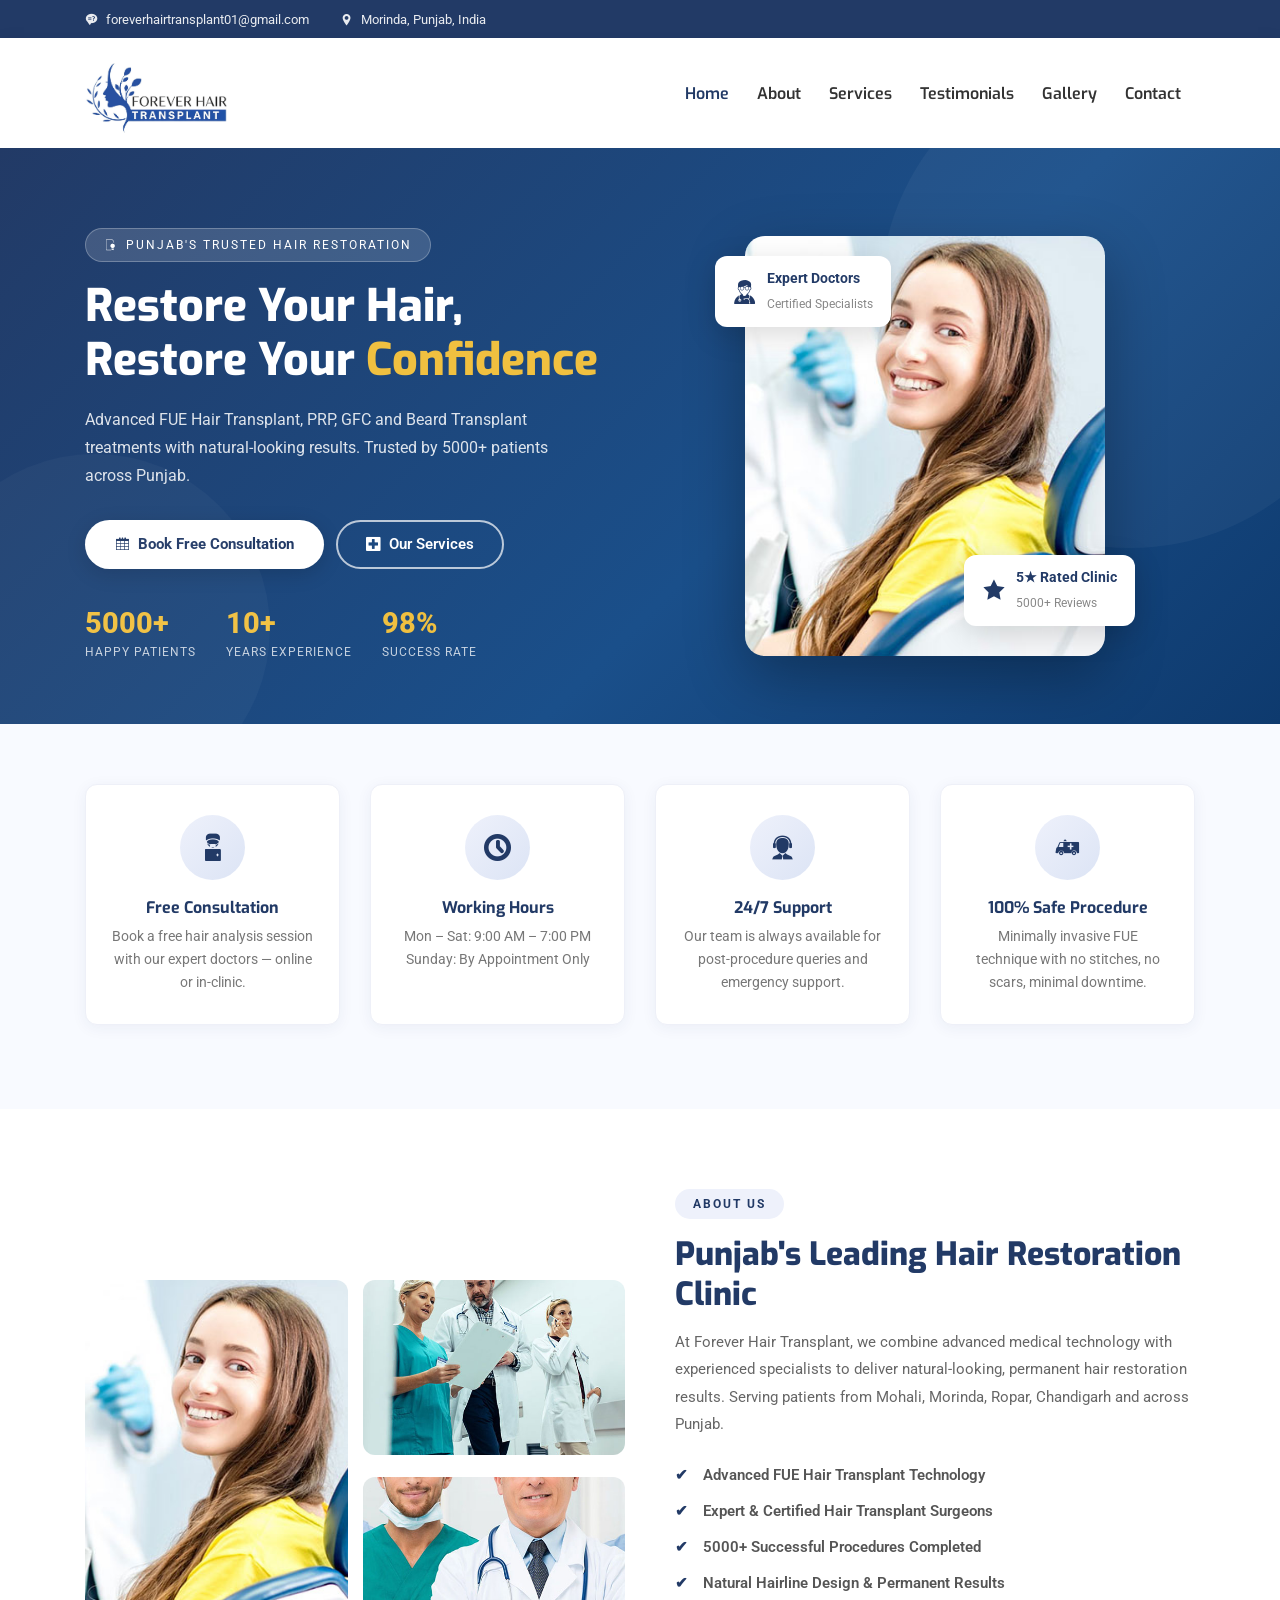
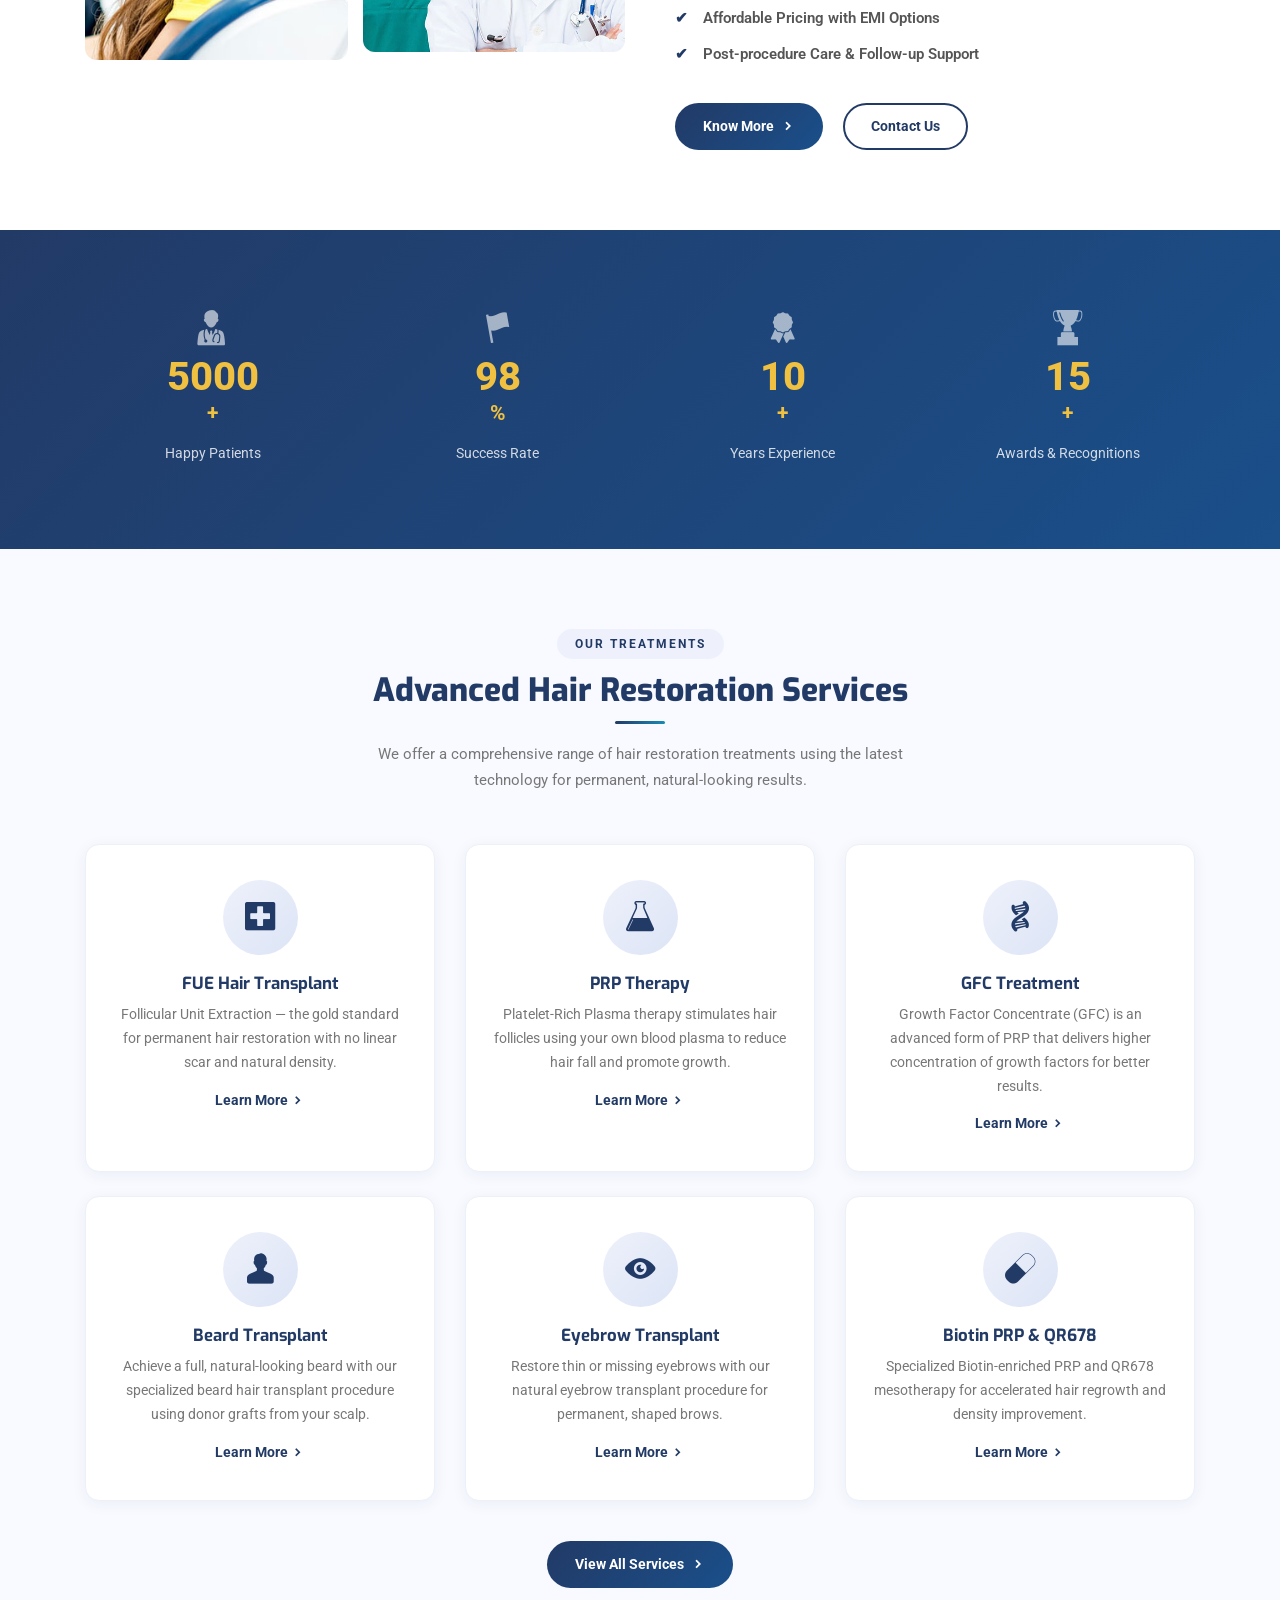
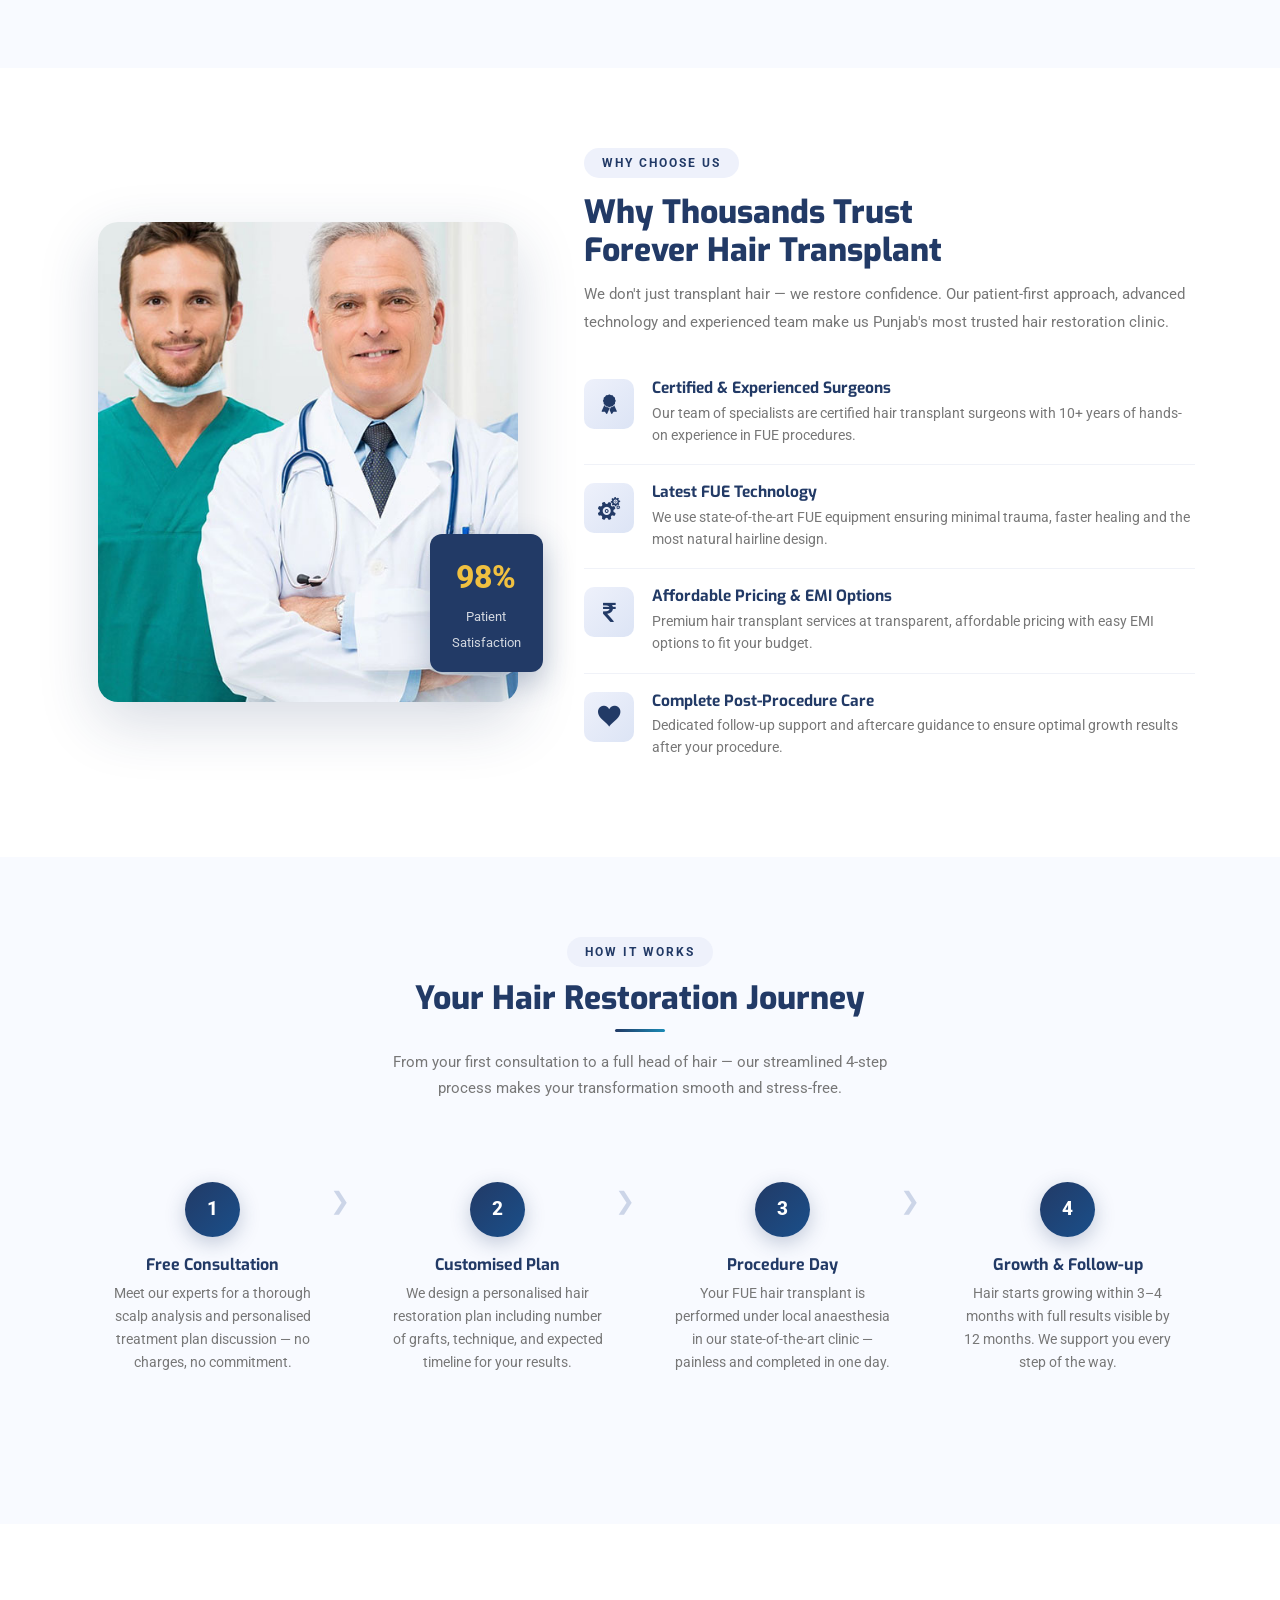
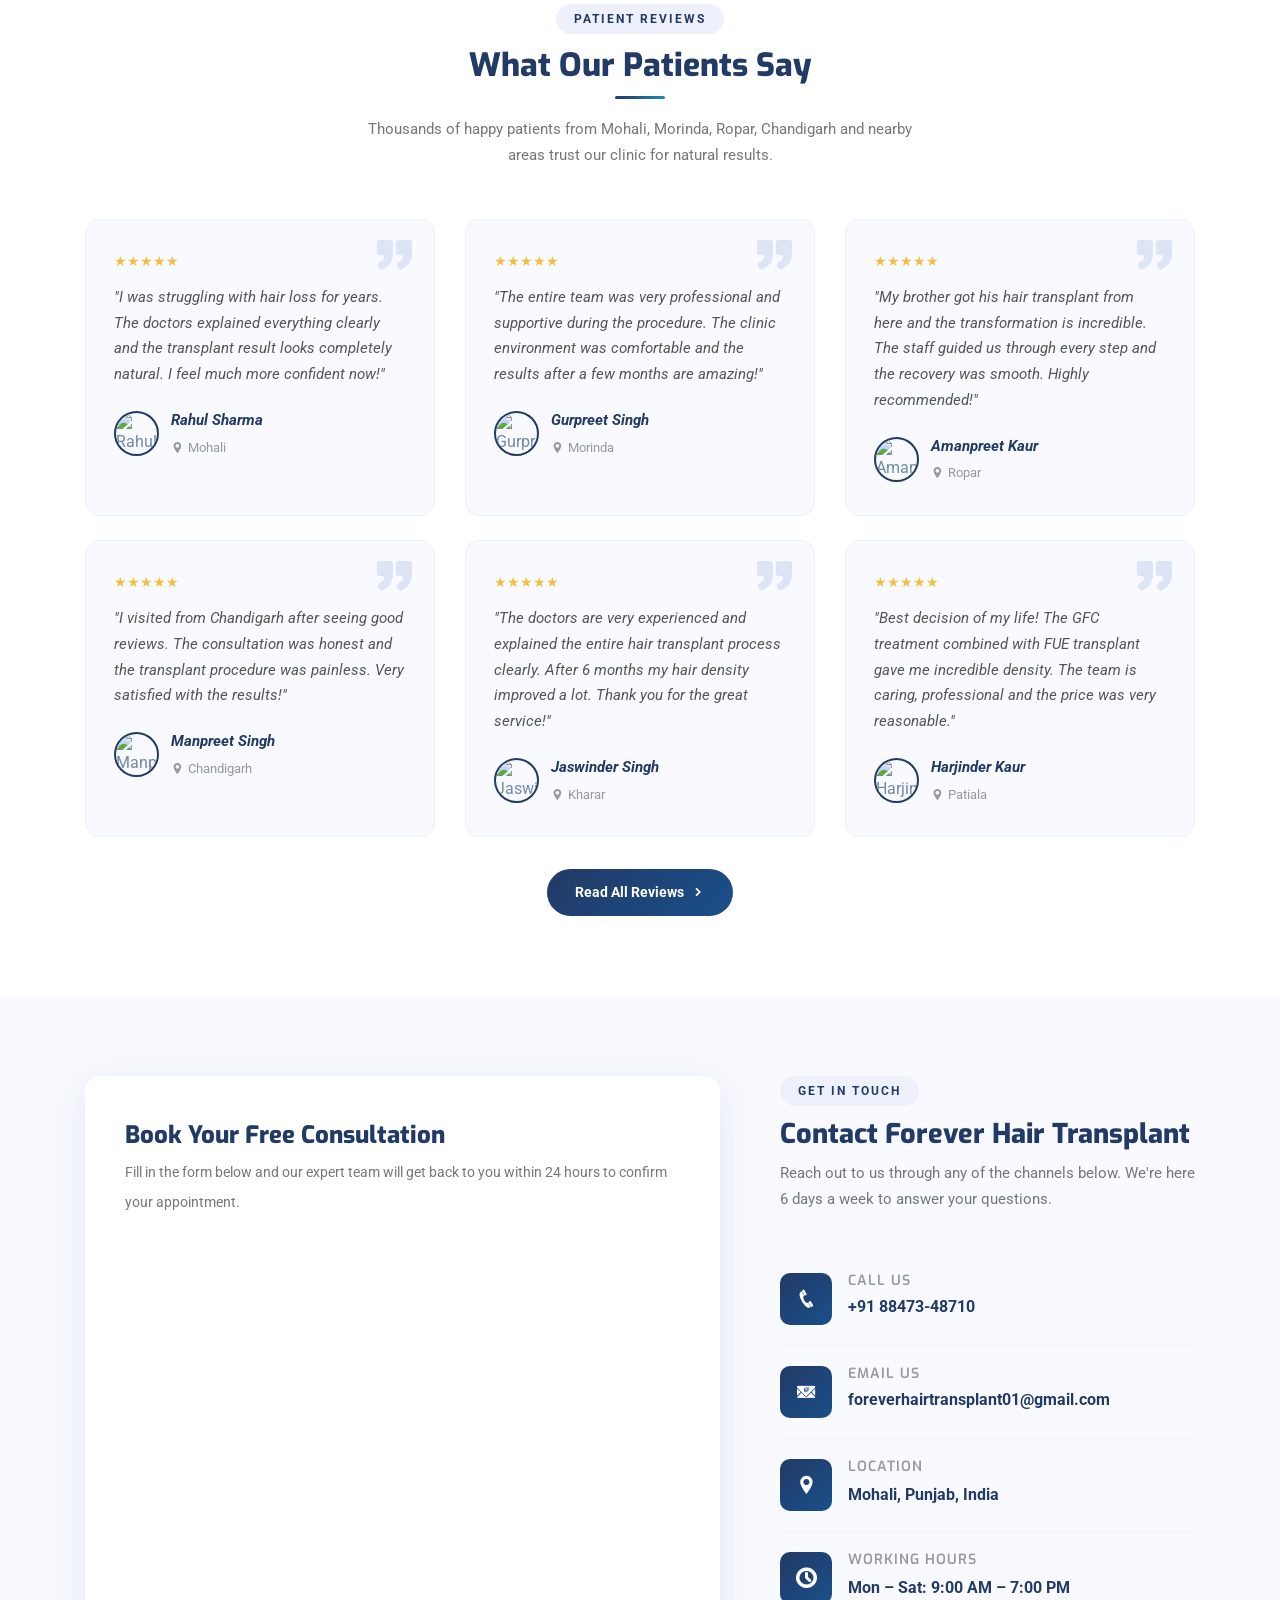
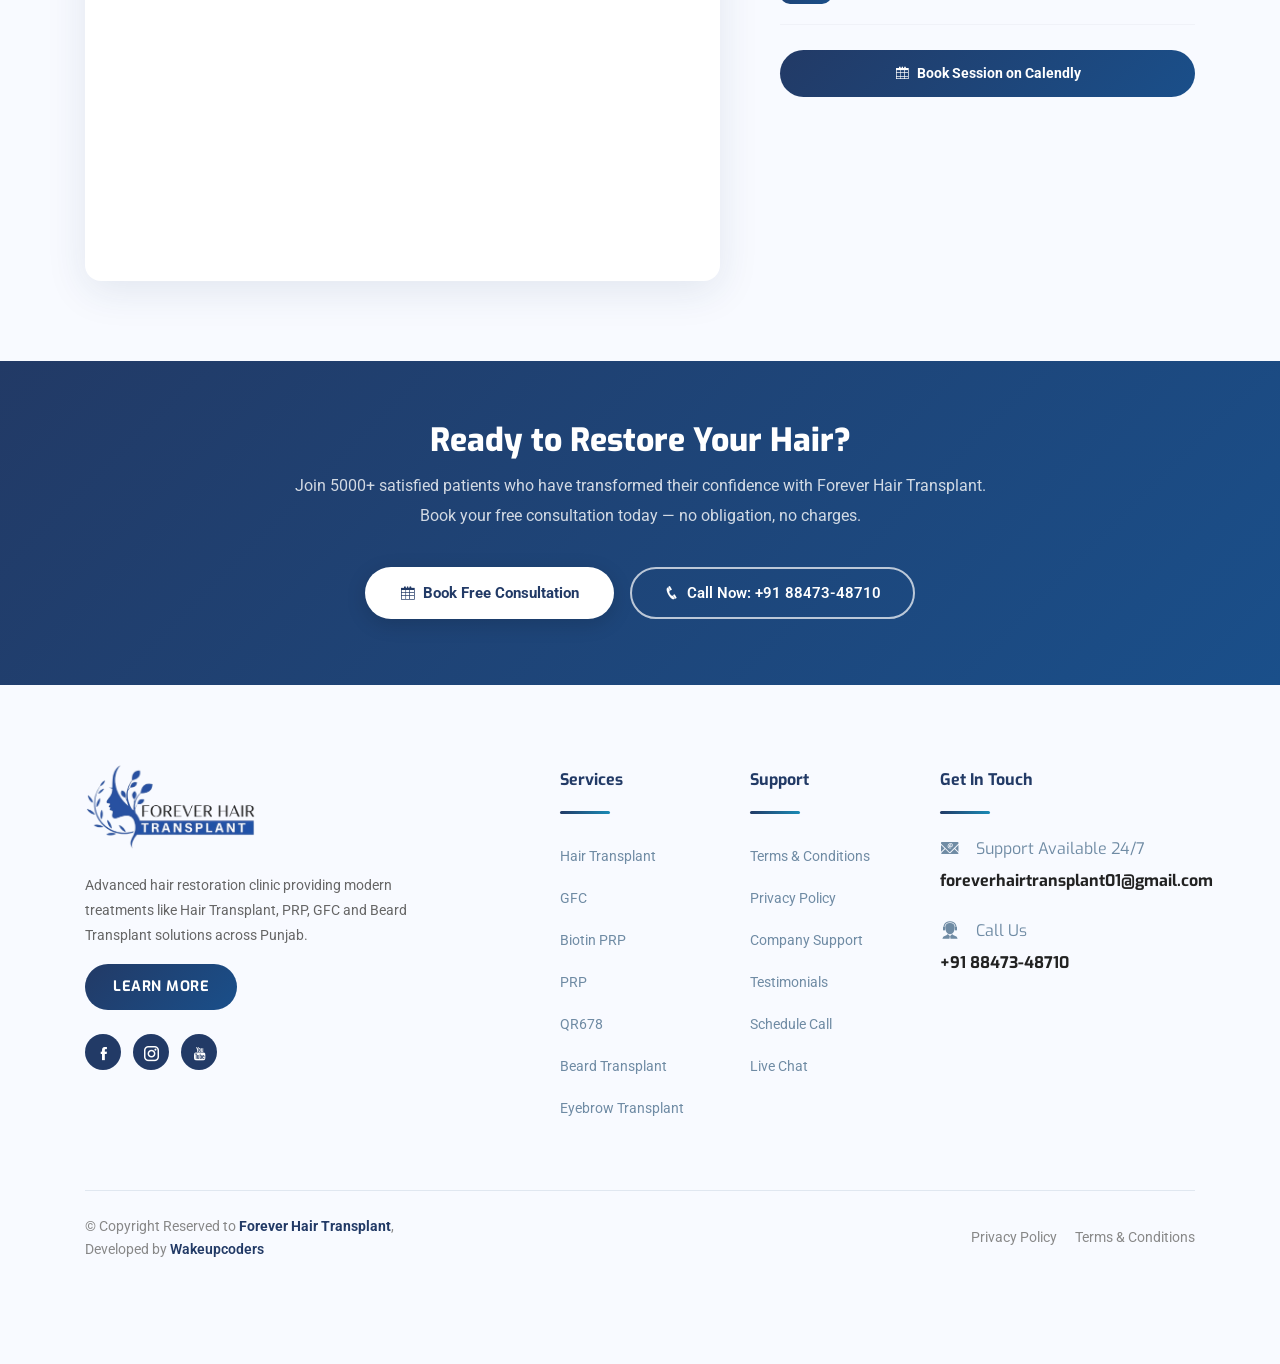
==== commit c297571e: "header improved." ====
--- a/index.html
+++ b/index.html
@@ -1349,14 +1349,6 @@
 							<li class="list-inline-item">
 								<i class="icofont-location-pin mr-2"></i>Morinda, Punjab, India
 							</li>
-
-								<li class="list-inline-item">
-								<i class="icofont-location-pin mr-1"></i><a href="tel:+918847348710">
-								<span>Call Now : </span>
-								<span >+91 88473-48710</span>
-							</a>
-							</li>
-							
 						</ul>
 					</div>
 					<div class="col-lg-6 col-md-4">
@@ -1970,11 +1962,11 @@
 						<ul class="list-inline footer-socials mt-4">
 							<li class="list-inline-item"><a
 									href="https://www.facebook.com/profile.php?id=100091562301363&sk=reels_tab"
-									aria-label="Facebook"><i class="icofont-facebook"></i></a></li>
+									aria-label="Facebook"><i class="icofont-facebook" style="margin-top:-9px;"></i></a></li>
 							<li class="list-inline-item"><a href="https://www.instagram.com/forever.hair_transplant/"
-									aria-label="Instagram"><i class="icofont-instagram"></i></a></li>
+									aria-label="Instagram"><i class="icofont-instagram" style="margin-top:-9px;"></i></a></li>
 							<li class="list-inline-item"><a href="https://www.youtube.com/@Forever.hair.transplant"
-									aria-label="YouTube"><i class="icofont-youtube"></i></a></li>
+									aria-label="YouTube"><i class="icofont-youtube" style="margin-top:-9px;"></i></a></li>
 						</ul>
 					</div>
 				</div>
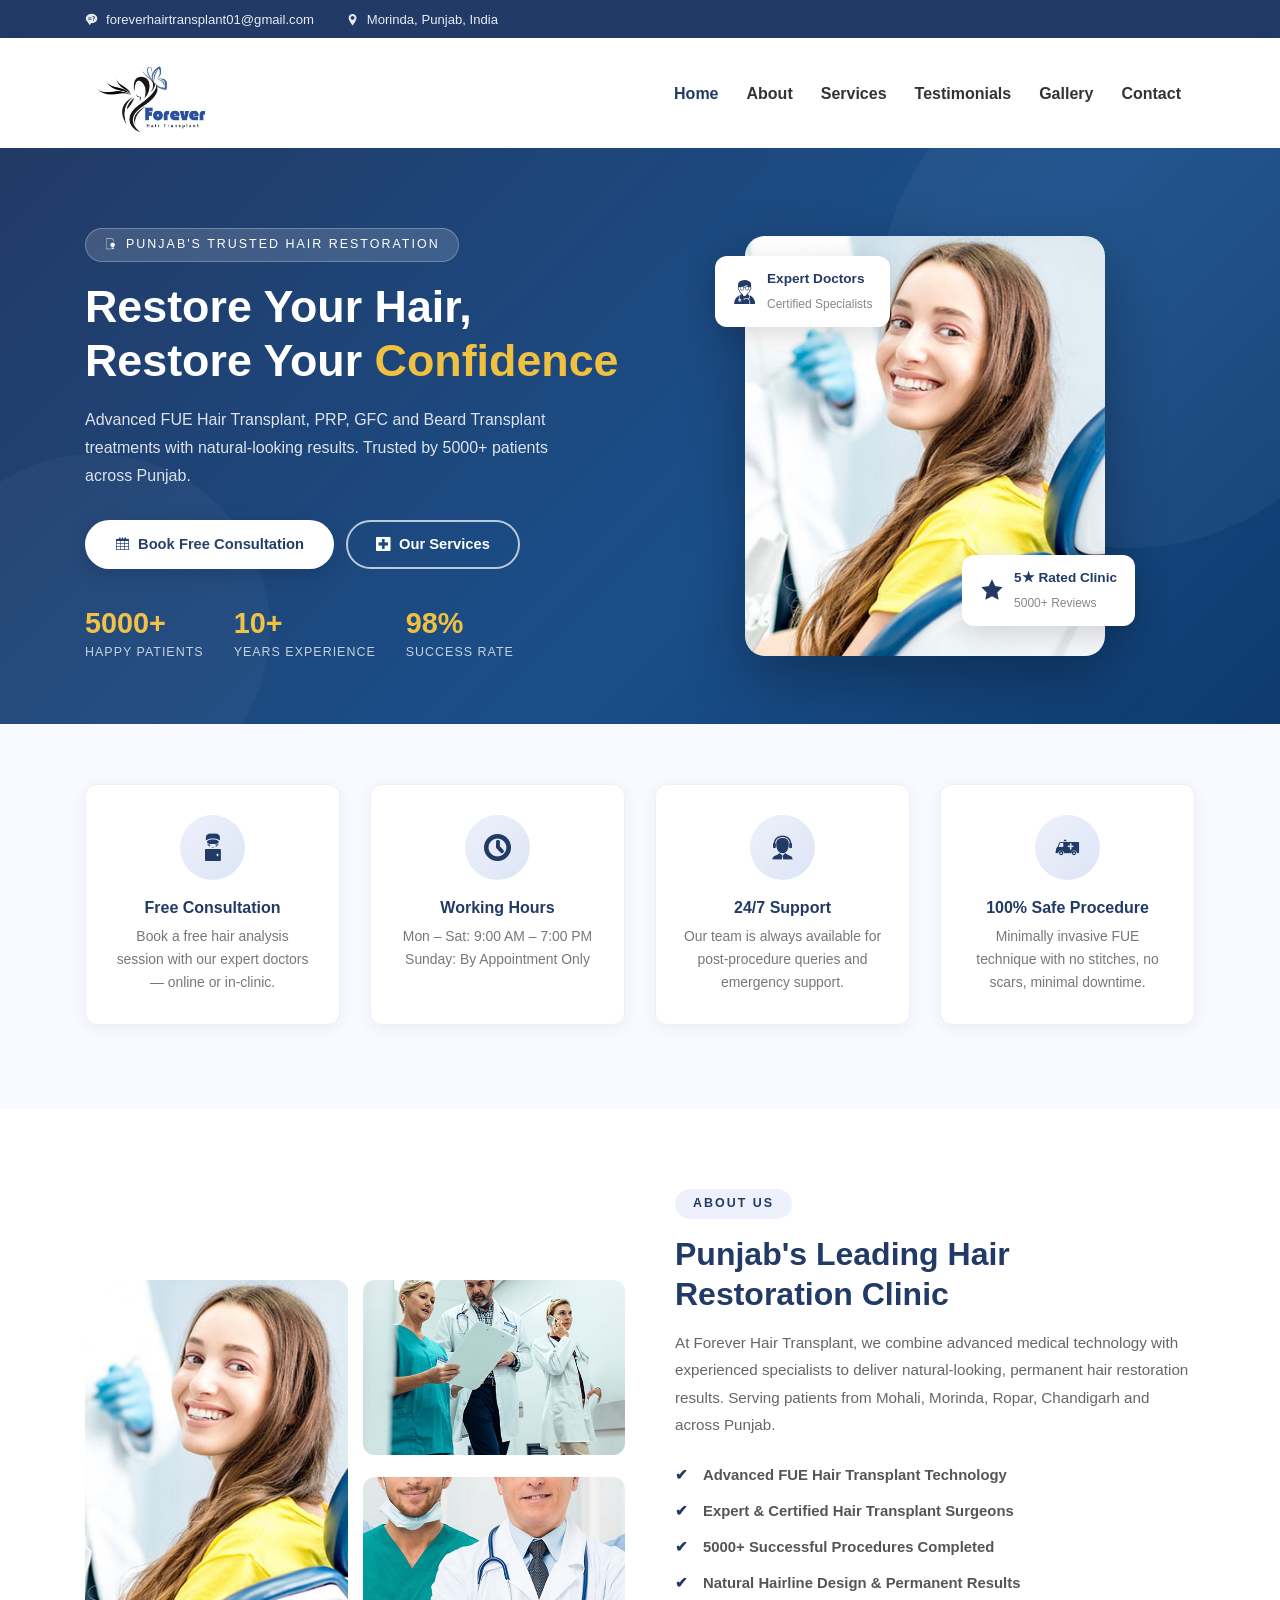
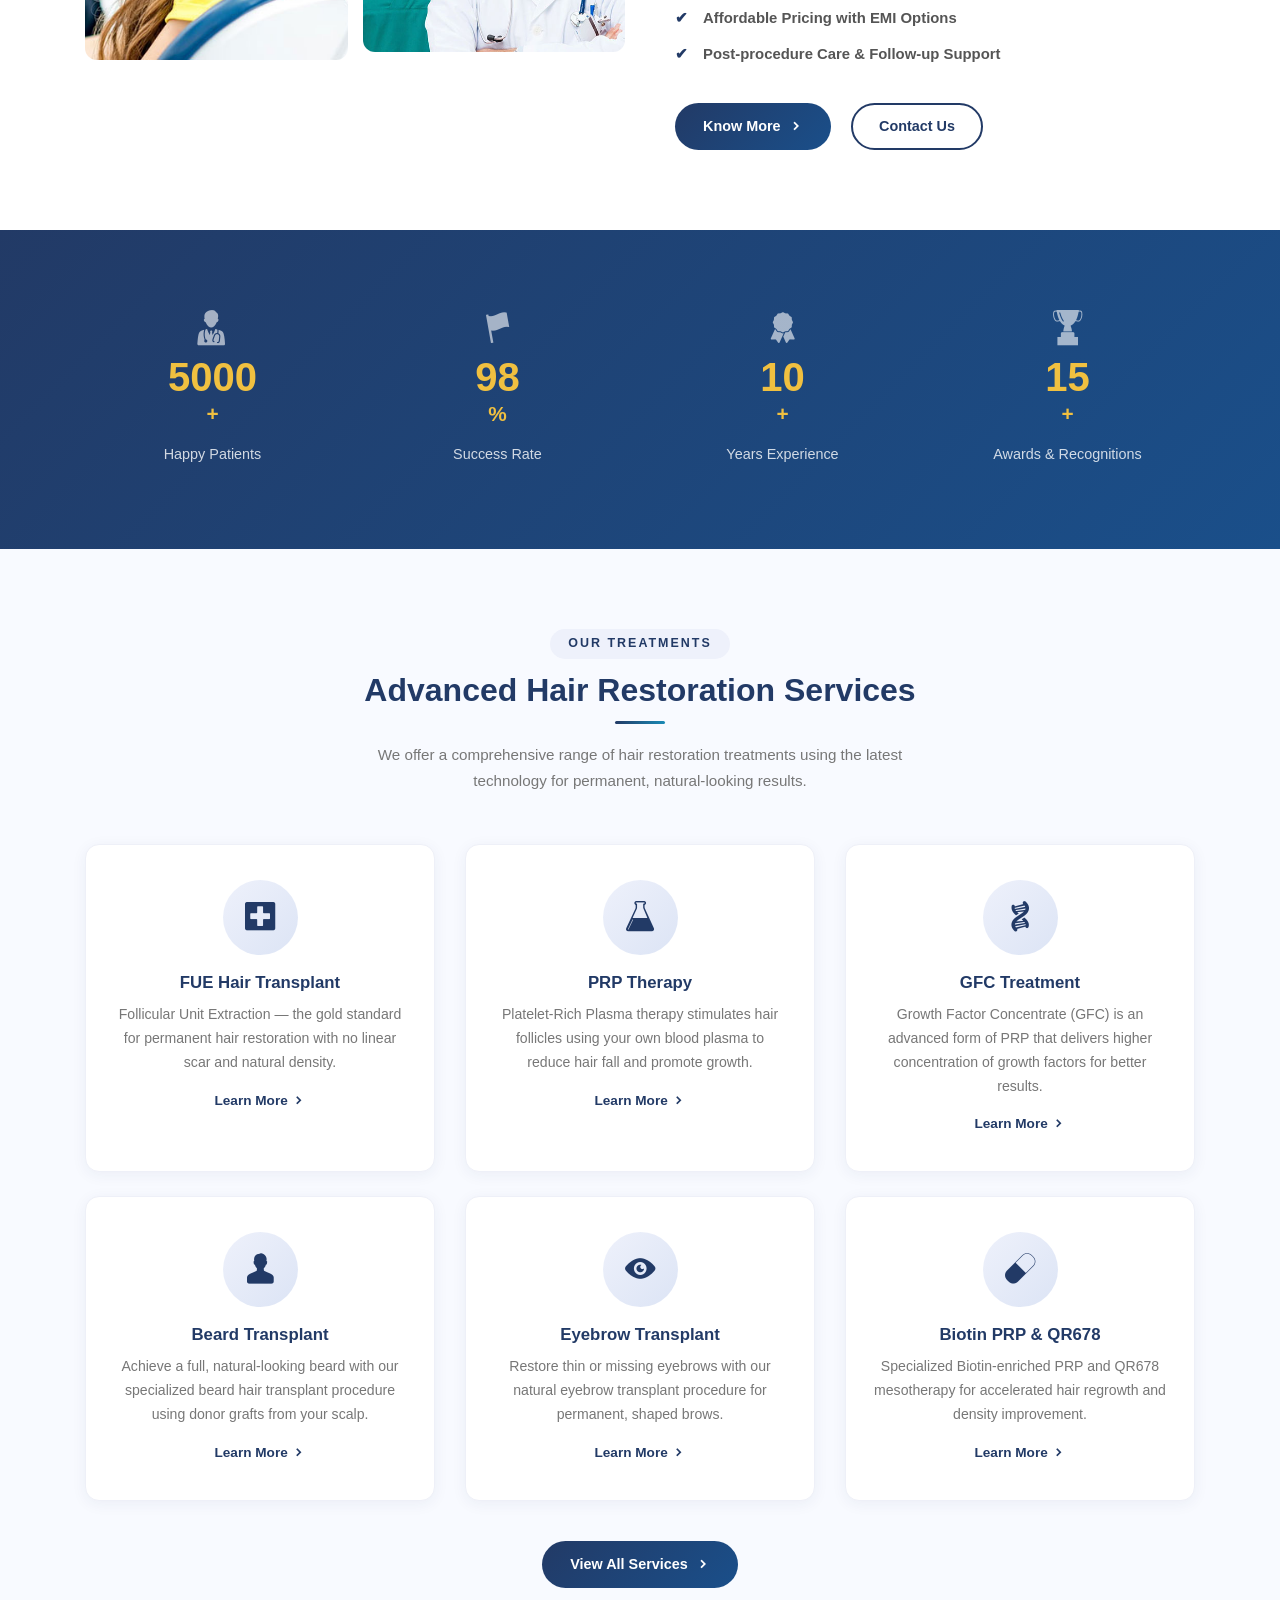
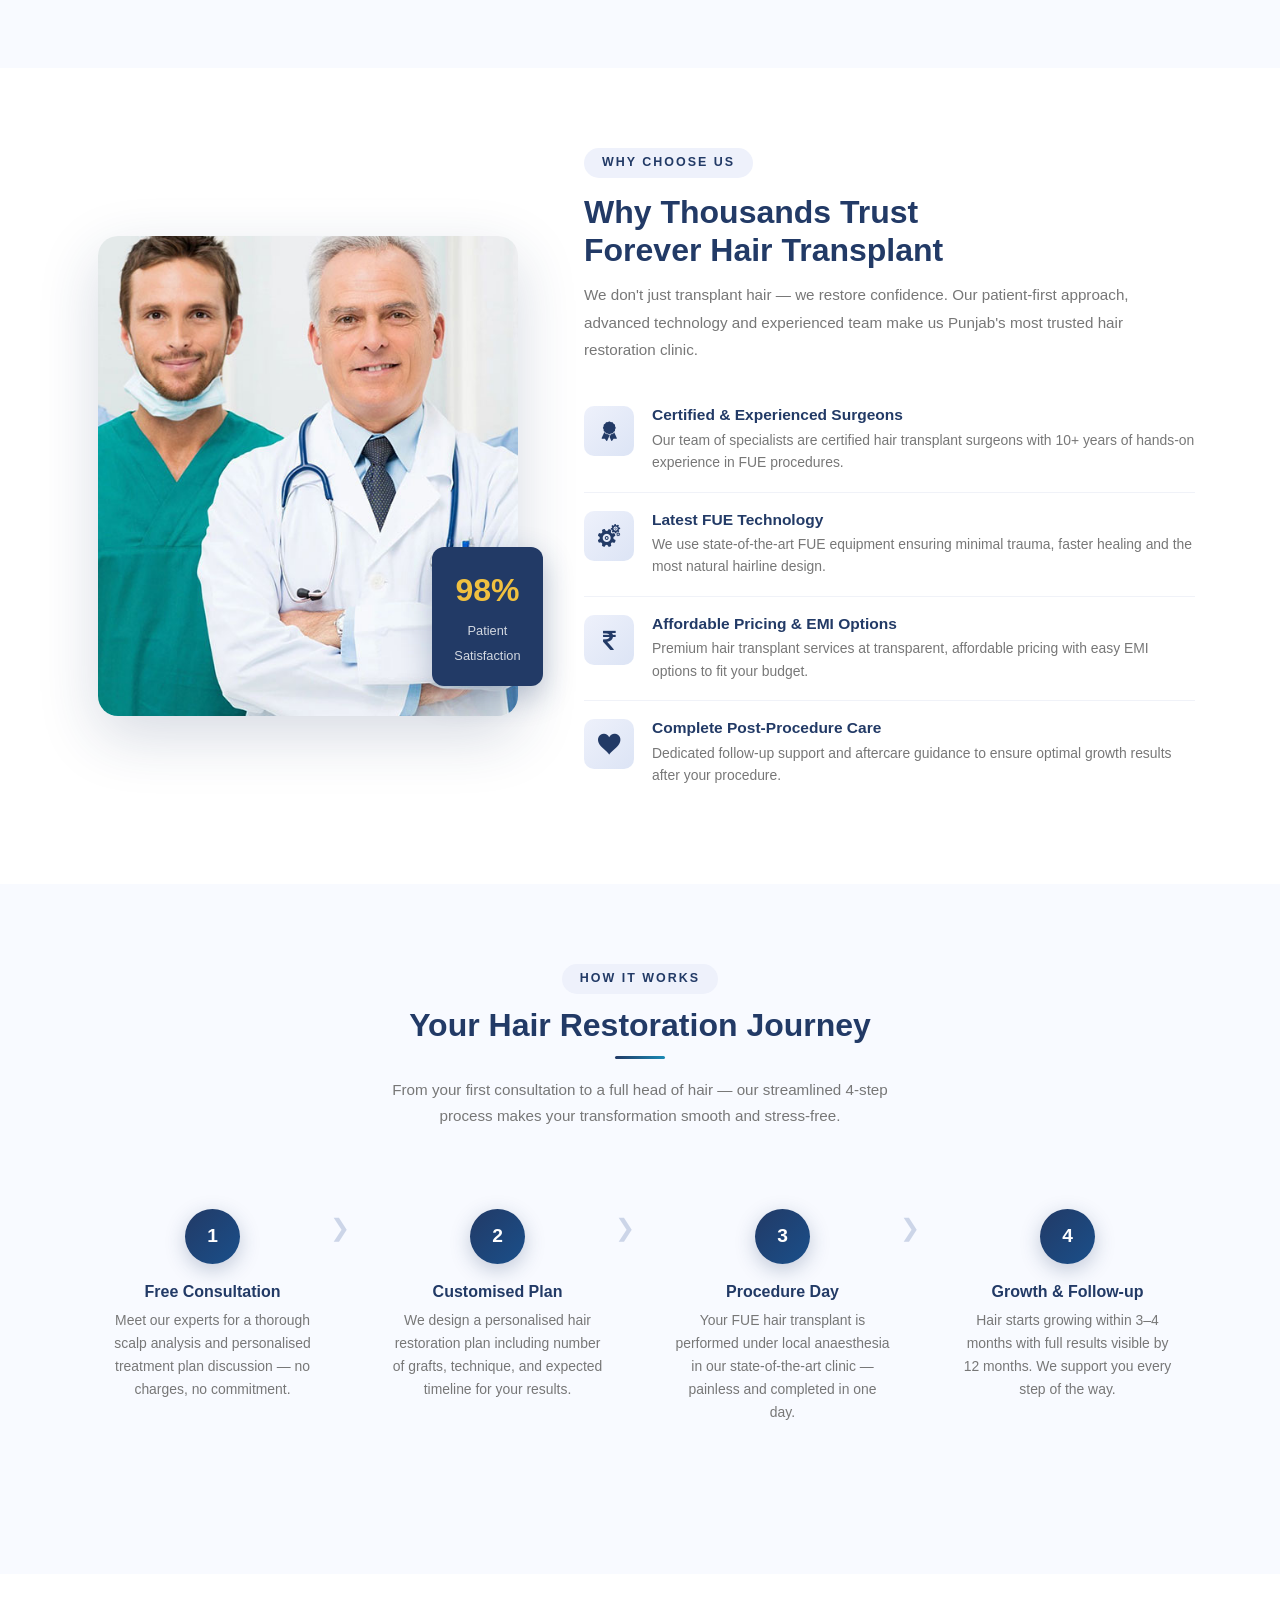
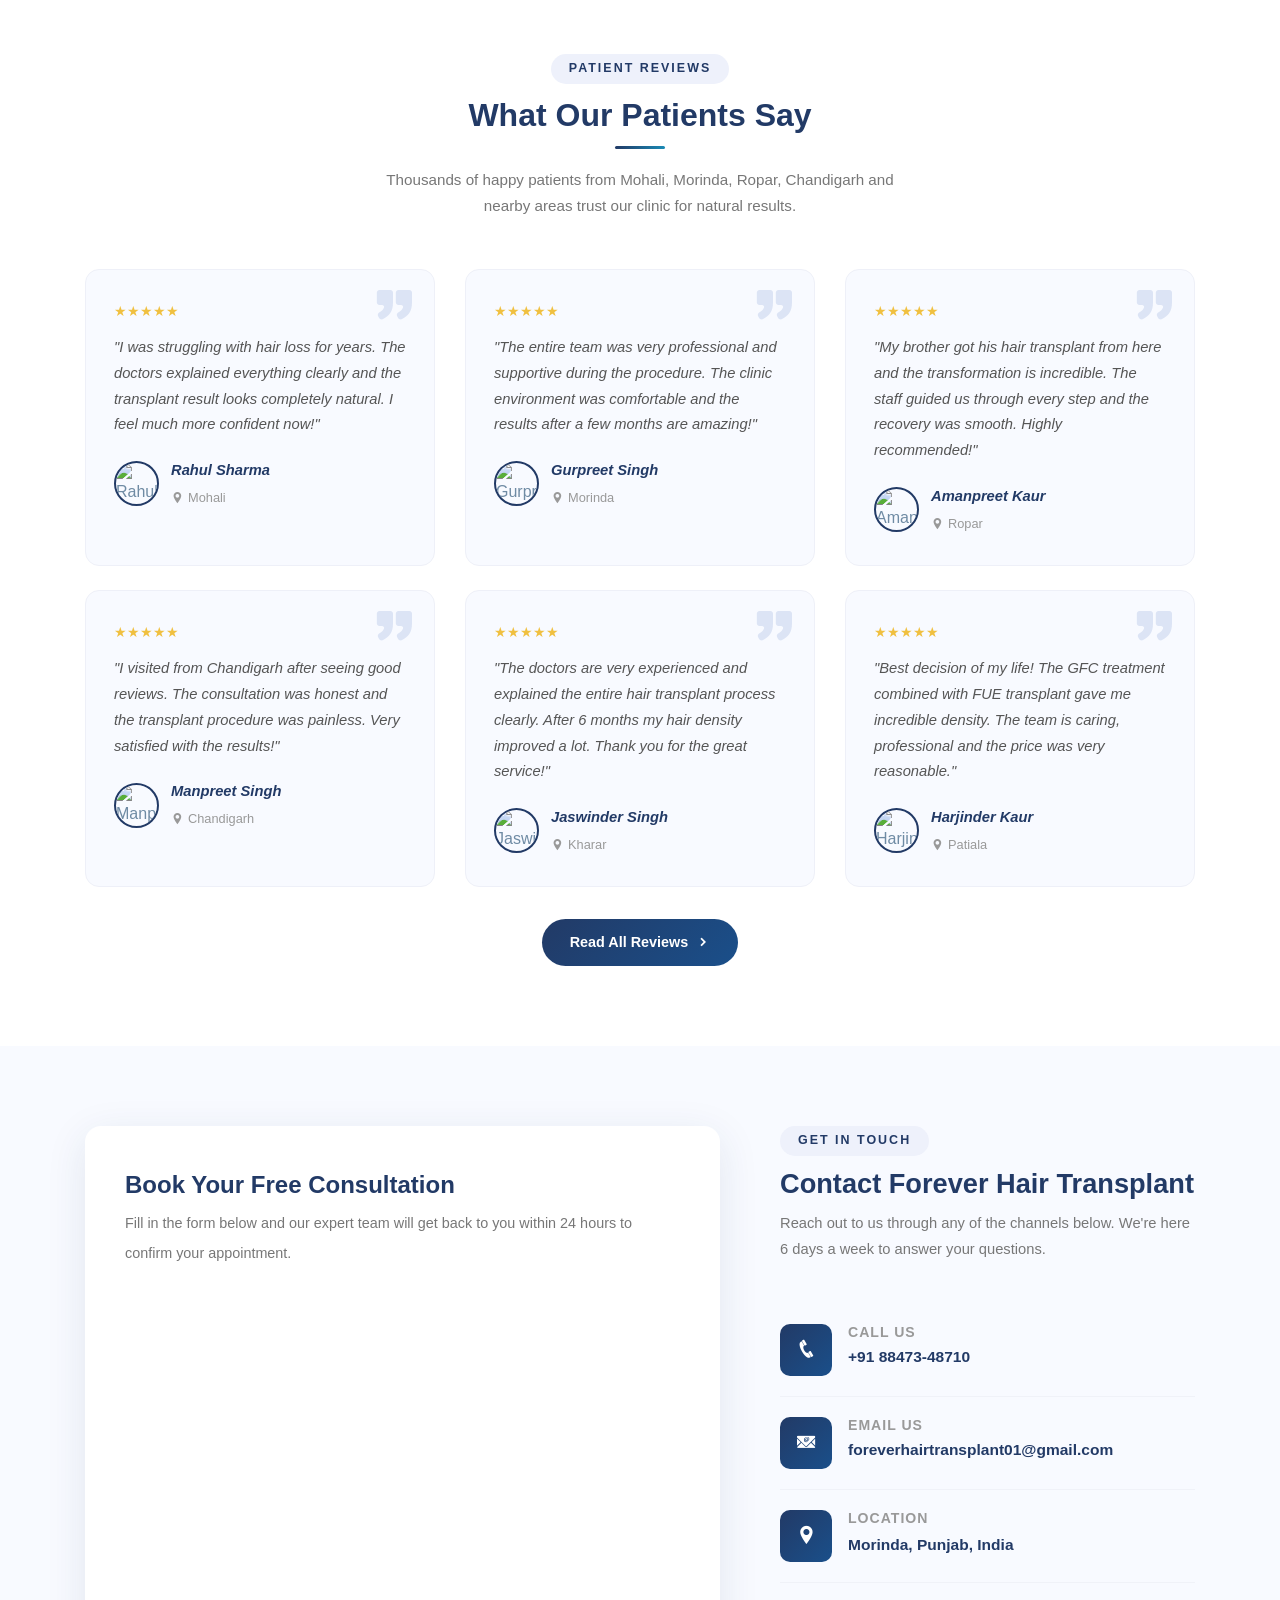
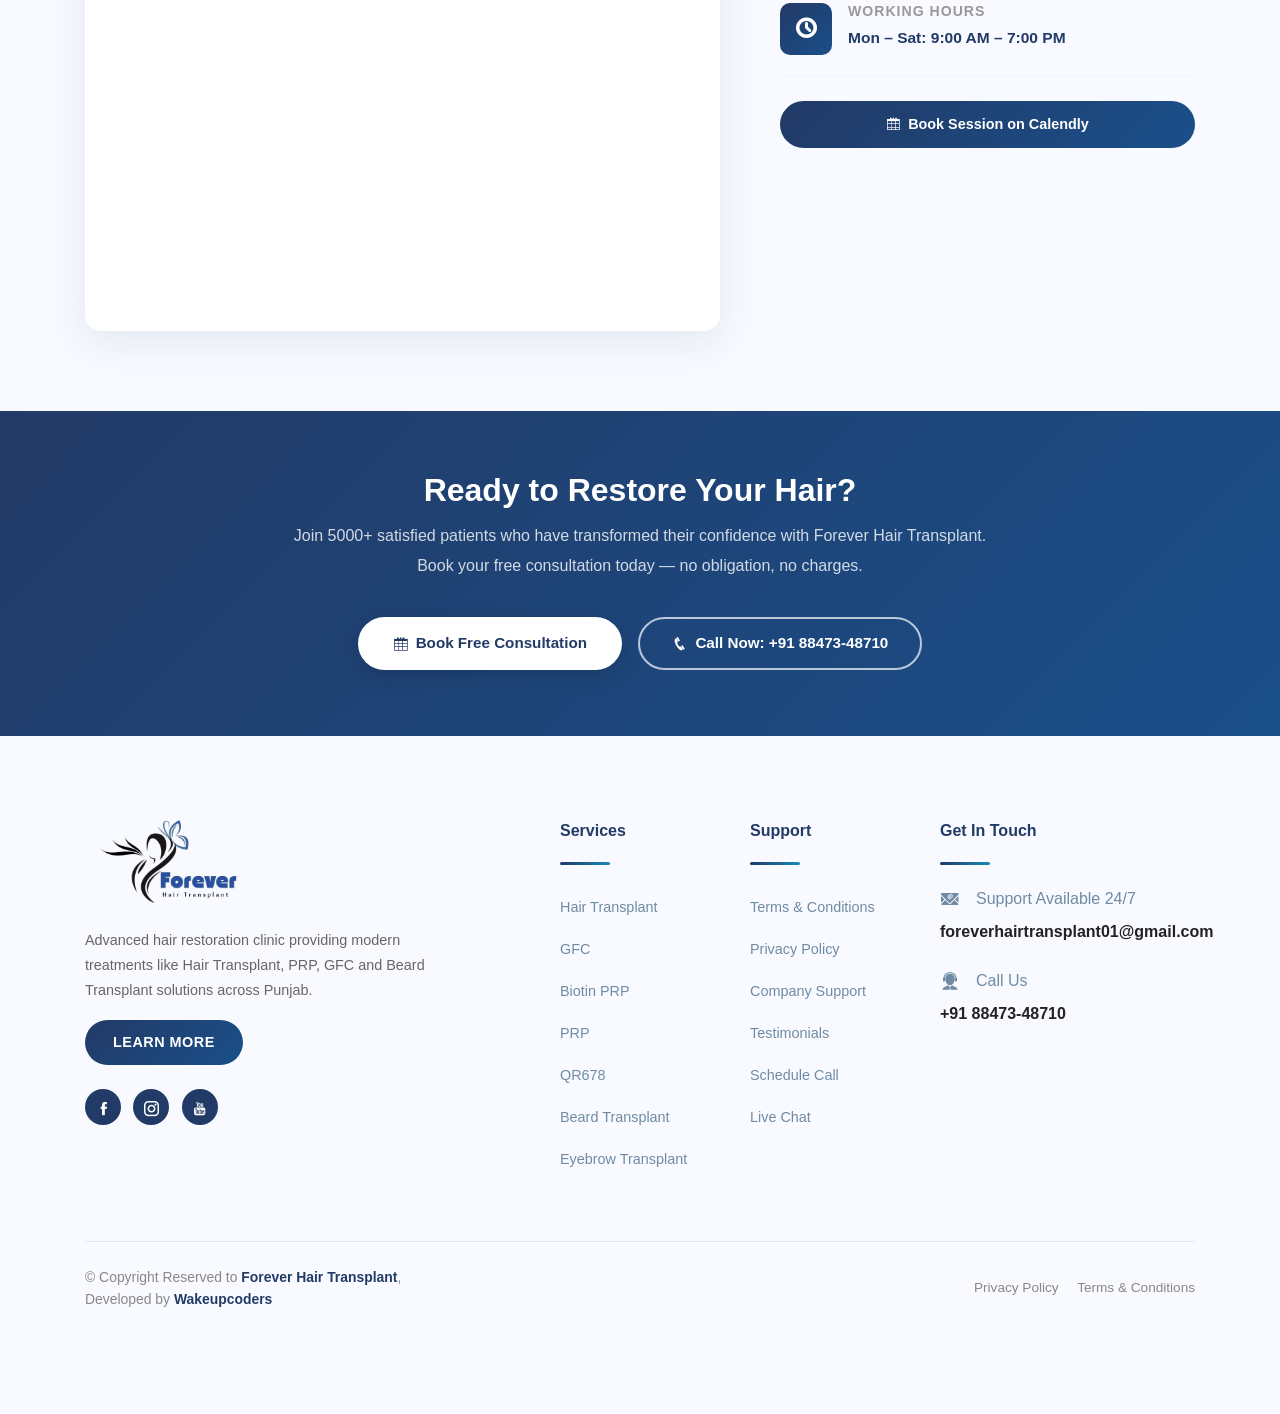
==== commit 27d3337a: "improved the code" ====
--- a/index.html
+++ b/index.html
@@ -5,21 +5,21 @@
 	<meta charset="UTF-8">
 	<meta name="viewport" content="width=device-width, initial-scale=1.0">
 
-	<title>Forever Hair Transplant | Best Hair Transplant Clinic in Mohali & Punjab</title>
+	<title>Forever Hair Transplant | Best Hair Transplant Clinic in Morinda & Punjab</title>
 
 	<meta name="description"
-		content="Forever Hair Transplant offers advanced FUE Hair Transplant, PRP, GFC, Beard & Eyebrow Transplant in Mohali, Punjab. Natural results, expert doctors, 5000+ happy patients. Book free consultation today.">
+		content="Forever Hair Transplant offers advanced FUE Hair Transplant, PRP, GFC, Beard & Eyebrow Transplant in Morinda, Punjab. Natural results, expert doctors, 5000+ happy patients. Book free consultation today.">
 	<meta name="keywords"
-		content="hair transplant Mohali, hair transplant Punjab, FUE hair transplant, PRP therapy, GFC treatment, beard transplant, eyebrow transplant, hair loss treatment, best hair transplant clinic Punjab, Forever Hair Transplant">
+		content="hair transplant Morinda, hair transplant Punjab, FUE hair transplant, PRP therapy, GFC treatment, beard transplant, eyebrow transplant, hair loss treatment, best hair transplant clinic Punjab, Forever Hair Transplant">
 	<meta name="author" content="Wakeupcoders">
 	<meta name="robots" content="index, follow">
 	<meta name="geo.region" content="IN-PB">
-	<meta name="geo.placename" content="Mohali, Punjab, India">
+	<meta name="geo.placename" content="Morinda, Punjab, India">
 
 	<!-- Open Graph -->
 	<meta property="og:title" content="Forever Hair Transplant | Best Hair Transplant Clinic in Punjab">
 	<meta property="og:description"
-		content="Advanced FUE Hair Transplant, PRP, GFC and Beard Transplant in Mohali. 5000+ satisfied patients. Book your free consultation now.">
+		content="Advanced FUE Hair Transplant, PRP, GFC and Beard Transplant in Morinda. 5000+ satisfied patients. Book your free consultation now.">
 	<meta property="og:type" content="website">
 	<meta property="og:url" content="https://foreverhairtransplant.in">
 	<meta property="og:image" content="images/og-image.jpg">
@@ -83,7 +83,7 @@
     "email": "foreverhairtransplant01@gmail.com",
     "address": {
       "@type": "PostalAddress",
-      "addressLocality": "Mohali",
+      "addressLocality": "Morinda",
       "addressRegion": "Punjab",
       "addressCountry": "IN"
     },
@@ -1900,7 +1900,7 @@
 							<div class="appt-info-icon"><i class="icofont-location-pin"></i></div>
 							<div>
 								<h6>Location</h6>
-								<p>Mohali, Punjab, India</p>
+								<p>Morinda, Punjab, India</p>
 							</div>
 						</div>
 						<div class="appt-info-item">
--- a/css/style.css
+++ b/css/style.css
@@ -7,6 +7,28 @@
 Version: 1.0.0
 
 */
+	.navbar-brand img {
+			height: 70px;
+			width: auto;
+		}
+    
+		.footer-socials .list-inline-item a {
+			width: 36px;
+			height: 36px;
+			border-radius: 50%;
+			background: #223a66;
+			color: #fff;
+			display: flex;
+			align-items: center;
+			justify-content: center;
+			font-size: 0.95rem;
+			transition: all 0.3s;
+		}
+
+		.footer-socials .list-inline-item a:hover {
+			background: #1a4f8a;
+			transform: translateY(-2px);
+		}
 @import url("https://fonts.googleapis.com/css?family=Exo:500,600,700|Roboto&display=swap");
 html {
   overflow-x: hidden;
